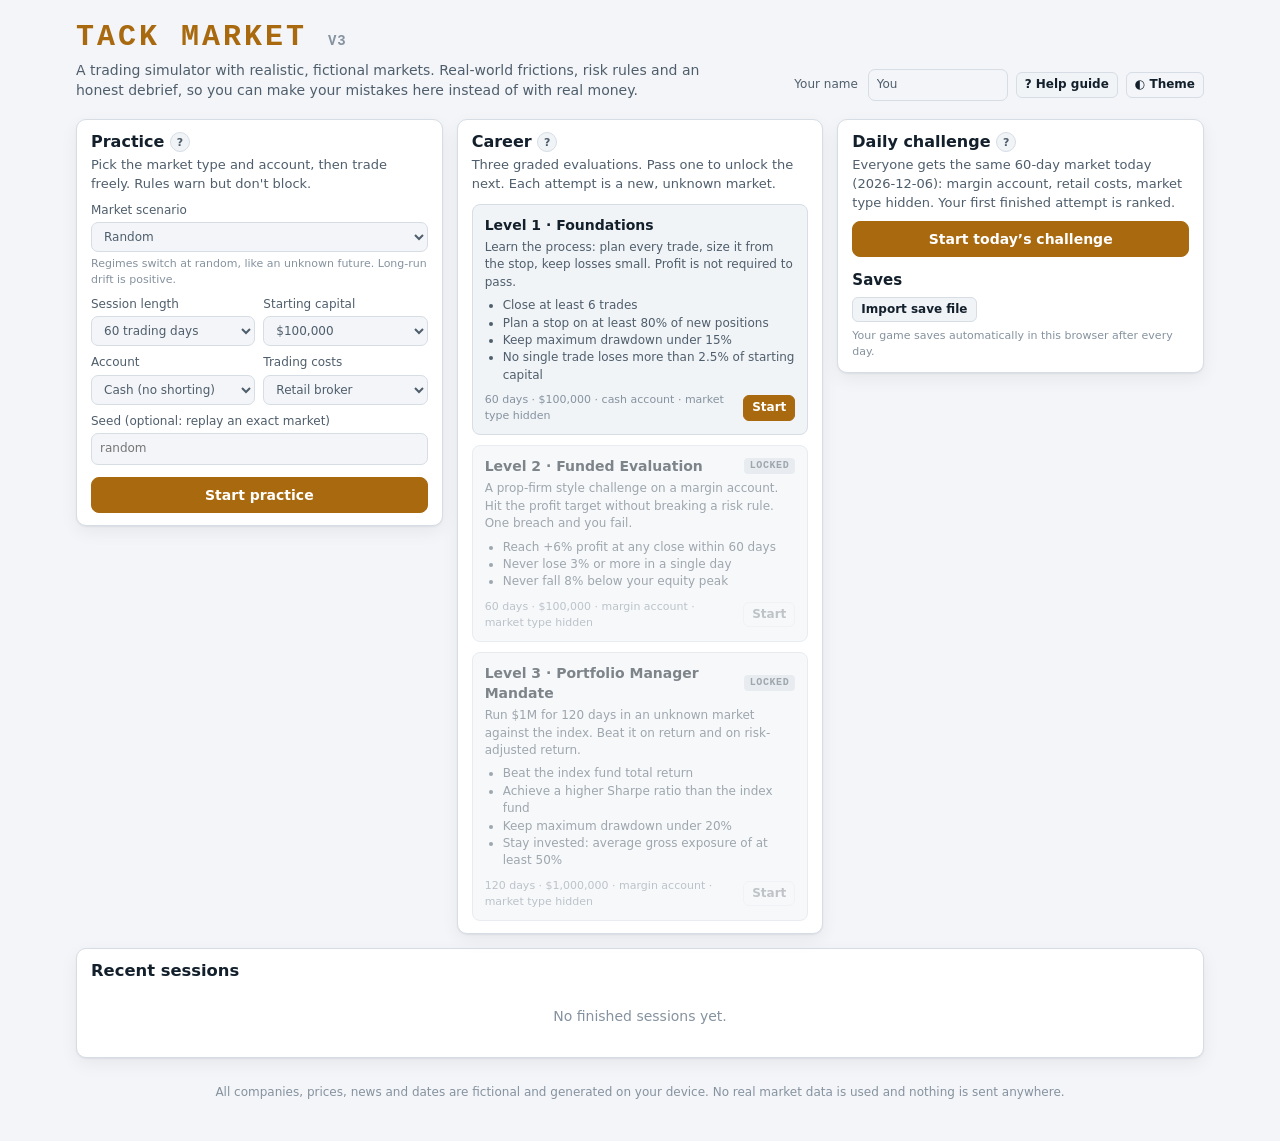
==== index.html @ 36ed5be0 "Add files via upload" ====
<!doctype html>
<html lang="en">
<head>
<meta charset="utf-8">
<meta name="viewport" content="width=device-width, initial-scale=1, viewport-fit=cover">
<meta name="theme-color" content="#0b0f14">
<title>Tack Market V3</title>
<meta name="description" content="A standalone stock-trading simulator with realistic, fictional market data. Practise trading without risking real money.">
<style>
:root {
  --bg: #0b0f14; --panel: #111821; --panel2: #17212c; --border: #243241; --text: #e6edf3; --muted: #9aa7b4; --faint: #66737f;
  --accent: #f2b544; --accent-ink: #1a1200; --up: #2fbf71; --down: #ef5350; --info: #5aa9e6; --warn: #f2b544; --grid: #1c2733;
  --s-index: #5aa9e6; --s-equal: #a08cf5; --s-momentum: #e46aa4; --s-value: #34b9a8; --s-rules: #a9b25c; --sma20: #c9a23a; --sma50: #8f7cf0;
  --reg-bull: #1f6f47; --reg-chop: #4a5561; --reg-bear: #8a3b3b; --reg-crash: #c62828; --reg-recovery: #2b7f91;
  --shadow: 0 1px 0 rgba(255,255,255,.02), 0 8px 24px rgba(0,0,0,.25);
  --mono: ui-monospace, SFMono-Regular, Menlo, Consolas, "Liberation Mono", monospace;
  --sans: system-ui, -apple-system, "Segoe UI", Roboto, "Helvetica Neue", Arial, sans-serif;
  color-scheme: dark;
}
@media (prefers-color-scheme: light) {
  :root:not([data-theme="dark"]) {
    --bg: #f3f5f8; --panel: #ffffff; --panel2: #f1f4f7; --border: #d6dde5; --text: #13202c; --muted: #4f5e6c; --faint: #85929f;
    --accent: #a8690f; --accent-ink: #ffffff; --up: #137a45; --down: #c62828; --info: #1f6fb2; --warn: #a8690f; --grid: #e7ecf1;
    --s-index: #1f6fb2; --s-equal: #6a52d6; --s-momentum: #c23a7a; --s-value: #13867a; --s-rules: #6f7a1e; --sma20: #a8690f; --sma50: #6a52d6;
    --reg-bull: #b9e3c9; --reg-chop: #d5dbe1; --reg-bear: #f1c4c4; --reg-crash: #e57373; --reg-recovery: #b5dde6;
    --shadow: 0 1px 2px rgba(16,24,40,.06), 0 6px 18px rgba(16,24,40,.06);
    color-scheme: light;
  }
}
:root[data-theme="light"] {
  --bg: #f3f5f8; --panel: #ffffff; --panel2: #f1f4f7; --border: #d6dde5; --text: #13202c; --muted: #4f5e6c; --faint: #85929f;
  --accent: #a8690f; --accent-ink: #ffffff; --up: #137a45; --down: #c62828; --info: #1f6fb2; --warn: #a8690f; --grid: #e7ecf1;
  --s-index: #1f6fb2; --s-equal: #6a52d6; --s-momentum: #c23a7a; --s-value: #13867a; --s-rules: #6f7a1e; --sma20: #a8690f; --sma50: #6a52d6;
  --reg-bull: #b9e3c9; --reg-chop: #d5dbe1; --reg-bear: #f1c4c4; --reg-crash: #e57373; --reg-recovery: #b5dde6;
  --shadow: 0 1px 2px rgba(16,24,40,.06), 0 6px 18px rgba(16,24,40,.06);
  color-scheme: light;
}
* { box-sizing: border-box; }
html, body { margin: 0; background: var(--bg); color: var(--text); font: 14px/1.45 var(--sans); -webkit-text-size-adjust: 100%; }
button, input, select, textarea { font: inherit; color: inherit; }
a { color: var(--info); }
.mono, .num { font-family: var(--mono); font-variant-numeric: tabular-nums; }
.num { text-align: right; white-space: nowrap; }
.up { color: var(--up); } .down { color: var(--down); } .muted { color: var(--muted); } .faint { color: var(--faint); }
.small { font-size: 12px; } .tiny { font-size: 11px; }
h1, h2, h3, h4 { margin: 0; line-height: 1.2; }
p { margin: 0 0 8px; }

.panel { background: var(--panel); border: 1px solid var(--border); border-radius: 10px; box-shadow: var(--shadow); min-width: 0; }
.pad { padding: 12px 14px; }
.label { font-size: 11px; text-transform: uppercase; letter-spacing: .08em; color: var(--faint); font-weight: 600; }
.chip { display: inline-flex; align-items: center; gap: 6px; padding: 2px 8px; border: 1px solid var(--border); border-radius: 999px; font-size: 12px; color: var(--muted); background: var(--panel2); white-space: nowrap; }
.dot { width: 8px; height: 8px; border-radius: 50%; display: inline-block; flex: 0 0 8px; }
.tag { display: inline-block; padding: 0 5px; border-radius: 4px; font: 600 10px/16px var(--mono); border: 1px solid var(--border); color: var(--muted); }
.tag.e { color: var(--warn); border-color: var(--warn); } .tag.d { color: var(--info); border-color: var(--info); }
.tag.l { color: var(--up); border-color: var(--up); } .tag.s { color: var(--down); border-color: var(--down); }

.btn { display: inline-flex; align-items: center; justify-content: center; gap: 6px; padding: 7px 12px; border-radius: 8px; border: 1px solid var(--border); background: var(--panel2); cursor: pointer; font-weight: 600; white-space: nowrap; }
.btn:hover { border-color: var(--muted); }
.btn:disabled { opacity: .45; cursor: not-allowed; }
.btn.primary { background: var(--accent); color: var(--accent-ink); border-color: var(--accent); }
.btn.primary:hover { filter: brightness(1.08); }
.btn.buy { background: var(--up); border-color: var(--up); color: #fff; }
.btn.sell { background: var(--down); border-color: var(--down); color: #fff; }
.btn.ghost { background: transparent; }
.btn.sm { padding: 3px 8px; font-size: 12px; border-radius: 6px; }
.btn.link { background: none; border: none; padding: 0; color: var(--info); font-weight: 500; }
.seg { display: inline-flex; border: 1px solid var(--border); border-radius: 8px; overflow: hidden; }
.seg button { border: none; background: transparent; padding: 5px 10px; cursor: pointer; color: var(--muted); font-weight: 600; font-size: 12px; }
.seg button.on { background: var(--panel2); color: var(--text); box-shadow: inset 0 -2px 0 var(--accent); }
.seg.big { display: flex; } .seg.big button { flex: 1; padding: 8px; font-size: 13px; }
.seg.big button.on.b { background: var(--up); color: #fff; box-shadow: none; }
.seg.big button.on.s { background: var(--down); color: #fff; box-shadow: none; }

label.f { display: block; margin: 8px 0 0; font-size: 12px; color: var(--muted); }
label.f > span { display: block; margin-bottom: 3px; }
input[type=text], input[type=number], input[type=search], select, textarea { width: 100%; background: var(--bg); border: 1px solid var(--border); border-radius: 7px; padding: 6px 8px; }
input:focus, select:focus, textarea:focus, button:focus-visible { outline: 2px solid var(--accent); outline-offset: 1px; }
textarea { resize: vertical; min-height: 44px; }
.row { display: flex; gap: 8px; align-items: center; }
.row > * { min-width: 0; }
.grow { flex: 1; }
.split { display: grid; grid-template-columns: 1fr 1fr; gap: 8px; }
.check { display: flex; align-items: center; gap: 8px; margin-top: 10px; font-size: 13px; cursor: pointer; }

table { width: 100%; border-collapse: collapse; }
th, td { padding: 6px 8px; border-bottom: 1px solid var(--grid); text-align: left; vertical-align: middle; }
th { font-size: 11px; text-transform: uppercase; letter-spacing: .06em; color: var(--faint); font-weight: 600; position: sticky; top: 0; background: var(--panel); z-index: 1; }
td.num, th.num { text-align: right; }
tbody tr:hover { background: var(--panel2); }
.tablewrap { overflow-x: auto; }
.empty { padding: 18px; text-align: center; color: var(--faint); }

/* top bar */
.topbar { position: sticky; top: 0; z-index: 20; display: flex; flex-wrap: wrap; align-items: center; gap: 6px 18px; padding: 8px 14px; background: var(--panel); border-bottom: 1px solid var(--border); }
.brand { font: 800 15px/1 var(--mono); letter-spacing: .12em; color: var(--accent); cursor: pointer; }
.brand small { color: var(--faint); font-weight: 600; letter-spacing: .04em; margin-left: 4px; }
.stat { display: flex; flex-direction: column; }
.stat b { font: 600 14px/1.2 var(--mono); font-variant-numeric: tabular-nums; }
.stat span { font-size: 10px; text-transform: uppercase; letter-spacing: .08em; color: var(--faint); }
.topbar .spacer { flex: 1; }
.banner { margin: 10px 10px 0; padding: 10px 14px; border-radius: 10px; border: 1px solid var(--border); background: var(--panel2); display: flex; gap: 14px; align-items: flex-start; }
.banner ul { margin: 4px 0 0; padding-left: 18px; }
.banner .x { margin-left: auto; }
.alert-bad { border-color: var(--down); }

/* board layout */
.layout { display: grid; gap: 10px; padding: 10px; grid-template-columns: 280px minmax(0, 1fr) 340px; grid-template-areas: "watch chart ticket" "watch tabs tabs"; align-items: start; }
.watch { grid-area: watch; position: sticky; top: 62px; max-height: calc(100vh - 72px); display: flex; flex-direction: column; }
.chartcol { grid-area: chart; min-width: 0; }
.ticket { grid-area: ticket; }
.tabs { grid-area: tabs; min-width: 0; }

.watch-head { padding: 10px 10px 6px; border-bottom: 1px solid var(--border); }
.watch-list { overflow-y: auto; flex: 1; }
.wrow { display: grid; grid-template-columns: 10px 1fr auto; gap: 2px 8px; align-items: center; padding: 6px 10px; border-bottom: 1px solid var(--grid); cursor: pointer; }
.wrow:hover { background: var(--panel2); }
.wrow.on { background: var(--panel2); box-shadow: inset 3px 0 0 var(--accent); }
.wrow .sym { font: 700 13px/1.1 var(--mono); }
.wrow .nm { grid-column: 2; font-size: 11px; color: var(--faint); white-space: nowrap; overflow: hidden; text-overflow: ellipsis; }
.wrow .px { font: 600 13px/1.1 var(--mono); text-align: right; }
.wrow .ch { font: 12px/1.1 var(--mono); text-align: right; grid-column: 3; }
.wrow .flags { display: inline-flex; gap: 3px; margin-left: 6px; vertical-align: 1px; }
.filters { display: flex; flex-wrap: wrap; gap: 4px; margin-top: 6px; }
.filters button { border: 1px solid var(--border); background: transparent; border-radius: 999px; font-size: 11px; padding: 1px 7px; cursor: pointer; color: var(--muted); }
.filters button.on { border-color: var(--accent); color: var(--text); }

.chart-head { display: flex; flex-wrap: wrap; align-items: baseline; gap: 6px 14px; padding: 12px 14px 4px; }
.chart-head .big { font: 700 22px/1 var(--mono); }
.chart-tools { display: flex; flex-wrap: wrap; gap: 8px; padding: 4px 14px 6px; align-items: center; }
.canvas-wrap { position: relative; padding: 0 6px 6px 10px; }
canvas { display: block; width: 100%; }
#priceChart { height: 340px; cursor: crosshair; }
.profile { display: grid; grid-template-columns: repeat(auto-fill, minmax(150px, 1fr)); gap: 1px; background: var(--grid); border-top: 1px solid var(--border); }
.profile > div { background: var(--panel); padding: 8px 12px; }
.profile .v { font: 600 13px/1.3 var(--mono); }
.newsbox { border-top: 1px solid var(--border); padding: 8px 14px 12px; }
.news-item { display: flex; gap: 10px; padding: 5px 0; border-bottom: 1px dashed var(--grid); font-size: 13px; }
.news-item:last-child { border-bottom: none; }
.news-item .when { font: 11px/1.6 var(--mono); color: var(--faint); flex: 0 0 64px; }
.tone-1 { border-left: 3px solid var(--up); padding-left: 8px; } .tone--1 { border-left: 3px solid var(--down); padding-left: 8px; } .tone-0 { border-left: 3px solid var(--border); padding-left: 8px; }

.ticket .pad { padding: 12px; }
.preview { margin-top: 10px; border: 1px solid var(--border); border-radius: 8px; background: var(--panel2); font-size: 12px; }
.preview .kv { display: flex; justify-content: space-between; padding: 3px 10px; }
.preview .kv b { font-family: var(--mono); font-weight: 600; }
.preview ul { list-style: none; margin: 0; padding: 6px 10px 8px; border-top: 1px solid var(--border); }
.preview li { padding: 2px 0 2px 18px; position: relative; }
.preview li::before { position: absolute; left: 0; font-weight: 700; }
.preview li.block { color: var(--down); } .preview li.block::before { content: '✕'; }
.preview li.warn { color: var(--warn); } .preview li.warn::before { content: '!'; left: 4px; }
.preview li.info { color: var(--muted); } .preview li.info::before { content: 'i'; left: 4px; font-style: italic; }
.hint { font-size: 11px; color: var(--faint); margin-top: 8px; }

.tabbar { display: flex; gap: 2px; overflow-x: auto; border-bottom: 1px solid var(--border); padding: 0 8px; }
.tabbar button { background: none; border: none; border-bottom: 2px solid transparent; padding: 10px 10px 8px; cursor: pointer; color: var(--muted); font-weight: 600; font-size: 13px; white-space: nowrap; }
.tabbar button.on { color: var(--text); border-bottom-color: var(--accent); }
.tabbody { padding: 10px 12px 14px; }
.tabbody.scroll { max-height: 520px; overflow: auto; }
.cols2 { display: grid; grid-template-columns: minmax(0, 3fr) minmax(0, 2fr); gap: 14px; }
@media (max-width: 900px) { .cols2 { grid-template-columns: minmax(0, 1fr); } }
.metrics { display: grid; grid-template-columns: repeat(auto-fill, minmax(140px, 1fr)); gap: 8px; }
.metric { background: var(--panel2); border: 1px solid var(--border); border-radius: 8px; padding: 8px 10px; }
.metric b { display: block; font: 600 16px/1.3 var(--mono); }
.metric span { font-size: 11px; color: var(--faint); }
.legend { display: flex; flex-wrap: wrap; gap: 6px; margin-bottom: 6px; }
.legend button { display: inline-flex; align-items: center; gap: 6px; border: 1px solid var(--border); border-radius: 999px; background: transparent; padding: 2px 9px; cursor: pointer; font-size: 12px; color: var(--muted); }
.legend button.on { color: var(--text); background: var(--panel2); }
.legend i { width: 14px; height: 3px; border-radius: 2px; display: inline-block; }
#perfChart, #endChart { height: 260px; }
#ddChart { height: 110px; }
#regimeChart { height: 70px; }

.coach { display: grid; gap: 8px; }
.coach-item { border: 1px solid var(--border); border-left-width: 4px; border-radius: 8px; padding: 8px 12px; background: var(--panel2); }
.coach-item.bad { border-left-color: var(--down); } .coach-item.warn { border-left-color: var(--warn); }
.coach-item.good { border-left-color: var(--up); } .coach-item.info { border-left-color: var(--info); }
.coach-item b { display: block; margin-bottom: 2px; }
.coach-item p { margin: 0; color: var(--muted); font-size: 13px; }

.learn { display: grid; grid-template-columns: repeat(auto-fill, minmax(290px, 1fr)); gap: 10px; }
.learn article { border: 1px solid var(--border); border-radius: 8px; padding: 10px 12px; background: var(--panel2); font-size: 13px; }
.learn h4 { margin-bottom: 6px; font-size: 14px; }
.learn p, .learn li { color: var(--muted); }
.learn ul { margin: 4px 0 0; padding-left: 18px; }
.learn code { font-family: var(--mono); font-size: 12px; color: var(--text); }

/* home & end */
.home { max-width: 1160px; margin: 0 auto; padding: 22px 16px 40px; }
.hero { display: flex; flex-wrap: wrap; gap: 12px; align-items: flex-end; justify-content: space-between; margin-bottom: 18px; }
.hero h1 { font: 800 30px/1 var(--mono); letter-spacing: .1em; color: var(--accent); }
.hero h1 small { font-size: 14px; color: var(--faint); letter-spacing: .05em; }
.hero p { color: var(--muted); max-width: 640px; margin: 8px 0 0; }
.cards { display: grid; grid-template-columns: repeat(auto-fit, minmax(300px, 1fr)); gap: 14px; align-items: start; }
.card h3 { font-size: 16px; margin-bottom: 4px; }
.card .sub { color: var(--muted); font-size: 13px; margin-bottom: 8px; }
.level { border: 1px solid var(--border); border-radius: 8px; padding: 10px 12px; margin-top: 10px; background: var(--panel2); }
.level.locked { opacity: .55; }
.level ul { margin: 6px 0 8px; padding-left: 18px; color: var(--muted); font-size: 12px; }
.badge { display: inline-block; font: 700 10px/16px var(--mono); padding: 0 6px; border-radius: 4px; letter-spacing: .06em; }
.badge.pass { background: var(--up); color: #fff; } .badge.fail { background: var(--down); color: #fff; } .badge.lock { background: var(--border); color: var(--muted); }
.continue { display: flex; flex-wrap: wrap; gap: 12px; align-items: center; justify-content: space-between; margin-bottom: 14px; border-color: var(--accent); }
.continue.resume { border-width: 2px; background: var(--panel2); }
.help-intro { margin-bottom: 8px; }
table.cycle { margin: 10px 0 2px; font-size: 13px; }
table.cycle th, table.cycle td { padding: 6px 8px; vertical-align: top; color: var(--text); }
table.cycle td { border-bottom: 1px solid var(--grid); }
.footer { margin-top: 26px; color: var(--faint); font-size: 12px; text-align: center; }
.result { text-align: center; padding: 18px 12px 6px; }
.result .big { font: 800 28px/1.1 var(--mono); letter-spacing: .06em; }
.checks { list-style: none; padding: 0; margin: 10px 0 0; }
.checks li { display: flex; gap: 10px; justify-content: space-between; padding: 6px 0; border-bottom: 1px solid var(--grid); font-size: 13px; }
.section { margin-top: 14px; }
.section > h3 { font-size: 15px; margin: 0 0 8px; }
.regimes { display: flex; flex-wrap: wrap; gap: 6px; margin-top: 8px; }
.toast { position: fixed; left: 50%; bottom: 18px; transform: translateX(-50%); z-index: 50; background: var(--text); color: var(--bg); padding: 8px 14px; border-radius: 8px; font-size: 13px; max-width: calc(100vw - 32px); box-shadow: var(--shadow); }
.kbd { font: 11px var(--mono); border: 1px solid var(--border); border-bottom-width: 2px; border-radius: 4px; padding: 0 4px; color: var(--muted); }
@media (prefers-reduced-motion: no-preference) { .toast { animation: tm-in .18s ease-out; } @keyframes tm-in { from { opacity: 0; transform: translate(-50%, 6px); } } }

/* help guide */
.qbtn { display: inline-flex; align-items: center; justify-content: center; width: 20px; height: 20px; min-height: 0 !important; padding: 0 !important; border-radius: 50%; border: 1px solid var(--border); background: var(--panel2); color: var(--muted); font: 700 11px/1 var(--sans); cursor: pointer; vertical-align: 1px; letter-spacing: 0; text-transform: none; }
.qbtn:hover { color: var(--text); border-color: var(--accent); }
.topbar .qbtn { width: 30px; height: 30px; font-size: 14px; }
.help-layout { display: grid; grid-template-columns: 220px minmax(0, 1fr); gap: 14px; align-items: start; }
.help-toc { position: sticky; top: calc(var(--tb, 56px) + 10px); max-height: calc(100vh - var(--tb, 56px) - 20px); overflow-y: auto; display: flex; flex-direction: column; gap: 2px; }
.help-toc button { text-align: left; background: none; border: none; padding: 7px 10px; border-radius: 6px; color: var(--muted); cursor: pointer; font-size: 13px; line-height: 1.3; }
.help-toc button:hover { color: var(--text); background: var(--panel2); }
.help-toc button.on { color: var(--text); background: var(--panel2); box-shadow: inset 3px 0 0 var(--accent); font-weight: 600; }
.help-sec { margin-bottom: 12px; }
.help-pager { display: flex; justify-content: space-between; gap: 10px; margin: 4px 0 12px; }
.help-pager .btn { white-space: normal; text-align: left; max-width: 48%; }
.help-pager .btn:last-child { text-align: right; }
.totop { position: fixed; right: 16px; bottom: calc(16px + env(safe-area-inset-bottom)); z-index: 25; padding: 9px 14px; border-radius: 999px; border: 1px solid var(--border); background: var(--panel); color: var(--text); font-weight: 600; box-shadow: var(--shadow); cursor: pointer; opacity: 0; pointer-events: none; transition: opacity .15s; }
.totop.show { opacity: 1; pointer-events: auto; }
@media (max-width: 899px) {
  .help-layout { grid-template-columns: minmax(0, 1fr); gap: 8px; }
  .help-toc { top: var(--tb, 56px); z-index: 15; flex-direction: row; overflow-x: auto; overflow-y: hidden; max-height: none; gap: 6px; padding: 8px 2px; margin: -4px -2px 0; background: var(--bg); scrollbar-width: none; -webkit-overflow-scrolling: touch; }
  .help-toc::-webkit-scrollbar { display: none; }
  .help-toc button { flex: 0 0 auto; white-space: nowrap; border: 1px solid var(--border); border-radius: 999px; padding: 5px 11px; font-size: 12px; }
  .help-toc button.on { box-shadow: none; border-color: var(--accent); }
}
.help-sec h2 { font-size: 17px; margin-bottom: 6px; }
.glossary { margin: 8px 0 0; }
.glossary > div { display: grid; grid-template-columns: minmax(140px, 230px) minmax(0, 1fr); gap: 4px 16px; padding: 8px 0; border-top: 1px solid var(--grid); }
.glossary dt { font-weight: 700; }
.glossary dd { margin: 0; color: var(--muted); }
.glossary code, .help code { font-family: var(--mono); font-size: 12px; color: var(--text); }
.printonly { display: none; }
@media (max-width: 599px) { .glossary > div { grid-template-columns: minmax(0, 1fr); gap: 2px; } #helpQ { max-width: none !important; order: 10; flex-basis: 100%; } }
@media print {
  :root, :root[data-theme] { --bg: #fff; --panel: #fff; --panel2: #fff; --border: #ccc; --grid: #ddd; --text: #000; --muted: #333; --faint: #555; --accent: #8a5a00; }
  body { background: #fff; color: #000; }
  .noprint, .toast { display: none !important; }
  .printonly { display: block; margin-bottom: 12px; }
  .panel { box-shadow: none; border: none; padding: 0; }
  .help-sec { break-inside: auto; margin-bottom: 18px; }
  .glossary > div { break-inside: avoid; }
}

/* ---------- responsive: PC (default), unfolded foldable, folded cover screen ---------- */
/* Unfolded foldable / tablet (about 600-1099px, near-square): watchlist beside chart + ticket. */
@media (max-width: 1099px) {
  .layout { grid-template-columns: 230px minmax(0, 1fr); grid-template-areas: "watch chart" "watch ticket" "tabs tabs"; padding: 8px; gap: 8px; }
  .watch { top: 58px; max-height: calc(100vh - 66px); max-height: calc(100dvh - 66px); }
  .topbar { gap: 4px 14px; }
  .hide-md { display: none !important; }
}
/* Folded cover screen / phone (under 600px): one pane at a time with a bottom navigation bar. */
.mnav, .show-xs { display: none; }
@media (max-width: 599px) {
  .layout { grid-template-columns: minmax(0, 1fr); grid-template-areas: "main"; padding: 6px 6px calc(78px + env(safe-area-inset-bottom)); }
  .layout > .pane { display: none; grid-area: main; }
  .layout[data-pane="watch"] > .pane-watch { display: flex; }
  .layout[data-pane="chart"] > .pane-chart, .layout[data-pane="ticket"] > .pane-ticket, .layout[data-pane="tabs"] > .pane-tabs { display: block; }
  .watch { position: static; max-height: none; }
  .watch-list { overflow: visible; }
  .topbar { padding: 6px 10px; gap: 2px 12px; }
  .topbar .act-btns, .hide-sm { display: none !important; }
  .show-xs { display: inline-flex; }
  .stat b { font-size: 13px; }
  .mnav { display: flex; position: fixed; left: 0; right: 0; bottom: 0; z-index: 30; gap: 4px; align-items: stretch; background: var(--panel); border-top: 1px solid var(--border); padding: 6px 6px calc(6px + env(safe-area-inset-bottom)); }
  .mnav .nav { flex: 1; display: flex; flex-direction: column; align-items: center; justify-content: center; gap: 2px; min-height: 50px; border: none; border-radius: 8px; background: none; color: var(--muted); font-size: 11px; font-weight: 600; cursor: pointer; }
  .mnav .nav i { font-style: normal; font-size: 18px; line-height: 1; }
  .mnav .nav.on { color: var(--text); background: var(--panel2); box-shadow: inset 0 2px 0 var(--accent); }
  .mnav .btn.primary { flex: 1.4; min-height: 50px; font-size: 14px; }
  #priceChart { height: 260px; }
  .profile { grid-template-columns: 1fr 1fr; }
  .tabbody.scroll { max-height: none; }
  .chart-head .big { font-size: 20px; }
  .banner { margin: 6px 6px 0; }
  .toast { bottom: calc(84px + env(safe-area-inset-bottom)); }
  .home { padding: 14px 10px 30px; }
  .hero h1 { font-size: 24px; }
}
/* Touch screens (folded or unfolded): larger targets, no input zoom, chart scrubbing with a finger. */
@media (pointer: coarse) {
  input[type=text], input[type=number], input[type=search], select, textarea { font-size: 16px; padding: 8px 10px; }
  .btn { min-height: 40px; }
  .btn.sm { min-height: 34px; padding: 4px 10px; }
  .btn.link { min-height: 0; }
  .seg button { padding: 8px 11px; }
  .filters button { padding: 4px 10px; font-size: 12px; }
  .wrow { padding: 9px 10px; }
  .tabbar button { padding: 12px 11px 10px; }
  .legend button { padding: 5px 10px; }
}
#priceChart { touch-action: pan-y; }
</style>
</head>
<body>
<div id="app"><noscript>Tack Market needs JavaScript enabled.</noscript></div>
<script>
/* Tack Market V3 · market engine
   Builds a synthetic but statistically realistic market from a seed. Nothing here is real data:
   the companies, prices, news and calendar are all generated.
   Model: regime-switching market factor (GARCH volatility, fat tails, leverage effect), sector and
   interest-rate factors, per-stock momentum, valuation mean-reversion, short-term reversal,
   scheduled earnings (with post-earnings drift), dividends, macro releases and company news.
   The whole path is fixed by (seed, scenario, sessionDays), so reloading can never re-roll a day. */
var TM = typeof TM !== 'undefined' ? TM : {};
(function (TM) {
  'use strict';

  // ---------- random numbers ----------
  function mulberry32(a) {
    return function () {
      a |= 0; a = a + 0x6D2B79F5 | 0;
      let t = Math.imul(a ^ a >>> 15, 1 | a);
      t = t + Math.imul(t ^ t >>> 7, 61 | t) ^ t;
      return ((t ^ t >>> 14) >>> 0) / 4294967296;
    };
  }
  function hashSeed(str) {
    let h1 = 0xdeadbeef, h2 = 0x41c6ce57;
    for (let i = 0; i < str.length; i++) {
      const ch = str.charCodeAt(i);
      h1 = Math.imul(h1 ^ ch, 2654435761);
      h2 = Math.imul(h2 ^ ch, 1597334677);
    }
    h1 = Math.imul(h1 ^ (h1 >>> 16), 2246822507) ^ Math.imul(h2 ^ (h2 >>> 13), 3266489909);
    h2 = Math.imul(h2 ^ (h2 >>> 16), 2246822507) ^ Math.imul(h1 ^ (h1 >>> 13), 3266489909);
    return (h1 ^ h2) >>> 0;
  }
  function makeRng(seed) {
    const u = mulberry32(seed >>> 0);
    let spare = null;
    const rng = {
      u,
      n() {
        if (spare !== null) { const s = spare; spare = null; return s; }
        let a, b, r;
        do { a = u() * 2 - 1; b = u() * 2 - 1; r = a * a + b * b; } while (r >= 1 || r === 0);
        const m = Math.sqrt(-2 * Math.log(r) / r);
        spare = b * m;
        return a * m;
      },
      // Student-t with 4 degrees of freedom, scaled to unit variance: fat tails like real returns.
      t4() {
        const z = rng.n();
        let c = 0;
        for (let k = 0; k < 4; k++) { const g = rng.n(); c += g * g; }
        return z / Math.sqrt(c / 4) * Math.SQRT1_2;
      },
      range(a, b) { return a + (b - a) * u(); },
      int(a, b) { return a + Math.floor(u() * (b - a + 1)); },
      pick(arr) { return arr[Math.floor(u() * arr.length)]; },
      chance(p) { return u() < p; },
      logn(sd) { return Math.exp(rng.n() * sd - sd * sd / 2); }
    };
    return rng;
  }
  const clip = (x, lim) => x > lim ? lim : x < -lim ? -lim : x;
  const clamp = (x, a, b) => Math.min(b, Math.max(a, x));
  const r2 = (x) => Math.round(x * 100) / 100;

  // ---------- universe ----------
  // beta: market sensitivity; idio/vol: annual stock-specific and sector volatility; div: yield range;
  // pe/g: P/E and EPS-growth ranges (fair P/E rises with growth); earn: earnings-move multiplier;
  // rate: sensitivity to the interest-rate factor (negative = hurt when yields rise).
  const SECTORS = {
    Technology:  { beta: 1.25, idio: 0.27, vol: 0.13, div: [0, 0.012],     pe: [24, 42], g: [0.10, 0.24], earn: 1.30, rate: -1.4 },
    Healthcare:  { beta: 0.85, idio: 0.24, vol: 0.09, div: [0.005, 0.025], pe: [16, 30], g: [0.05, 0.13], earn: 1.15, rate: -0.4 },
    Financials:  { beta: 1.10, idio: 0.19, vol: 0.12, div: [0.02, 0.04],   pe: [9, 15],  g: [0.04, 0.09], earn: 0.85, rate: 0.7 },
    Energy:      { beta: 1.00, idio: 0.25, vol: 0.20, div: [0.03, 0.06],   pe: [7, 14],  g: [0.00, 0.08], earn: 0.90, rate: 0.3 },
    Consumer:    { beta: 1.00, idio: 0.22, vol: 0.09, div: [0.01, 0.03],   pe: [16, 28], g: [0.04, 0.11], earn: 1.10, rate: -0.5 },
    Industrials: { beta: 1.05, idio: 0.19, vol: 0.10, div: [0.015, 0.03],  pe: [14, 22], g: [0.04, 0.09], earn: 0.90, rate: -0.3 },
    Utilities:   { beta: 0.50, idio: 0.13, vol: 0.08, div: [0.03, 0.05],   pe: [14, 20], g: [0.02, 0.04], earn: 0.50, rate: -1.0 },
    Materials:   { beta: 1.10, idio: 0.25, vol: 0.14, div: [0.02, 0.04],   pe: [10, 18], g: [0.02, 0.08], earn: 0.95, rate: 0.0 }
  };
  const COMPANIES = [
    ['NBSF', 'Nimbusoft', 'Technology', 'Enterprise cloud software and data platforms.'],
    ['ARWV', 'Arcwave Semiconductor', 'Technology', 'Designs power-efficient chips for data centres.'],
    ['QLON', 'Quillon Systems', 'Technology', 'Cybersecurity and network infrastructure.'],
    ['HXND', 'Helixon Data', 'Technology', 'Analytics and AI tooling for mid-sized businesses.'],
    ['VNTC', 'Vantor Communications', 'Technology', 'Consumer devices and wireless components.'],
    ['CRVB', 'Corvane Biosciences', 'Healthcare', 'Clinical-stage oncology drug developer.'],
    ['MDRH', 'Medira Health', 'Healthcare', 'Operates hospitals and outpatient clinics.'],
    ['SLVT', 'Solvia Therapeutics', 'Healthcare', 'Rare-disease treatments with two approved drugs.'],
    ['OSTL', 'Ostrel Medical', 'Healthcare', 'Surgical robotics and orthopaedic implants.'],
    ['PLCD', 'Pellucid Labs', 'Healthcare', 'Diagnostics and laboratory testing services.'],
    ['GRMB', 'Granmoor Bancorp', 'Financials', 'Regional retail and commercial bank.'],
    ['LDGL', 'Ledgerline Capital', 'Financials', 'Asset management and online brokerage.'],
    ['FHVI', 'Fairhaven Insurance', 'Financials', 'Property and casualty insurer.'],
    ['CMKT', 'Crestmark Trust', 'Financials', 'Custody, payments and wealth services.'],
    ['TLPY', 'Tolland Payments', 'Financials', 'Card processing and merchant payments.'],
    ['BRKW', 'Brackwater Petroleum', 'Energy', 'Integrated oil producer and refiner.'],
    ['RDGB', 'Ridgeback Gas', 'Energy', 'Natural gas exploration and pipelines.'],
    ['HLVD', 'Halvern Drilling', 'Energy', 'Offshore drilling contractor.'],
    ['KSTR', 'Kestrel Refining', 'Energy', 'Independent fuel refiner.'],
    ['SNVP', 'Sunvale Renewables', 'Energy', 'Solar and wind power developer.'],
    ['MRLF', 'Marlow & Finch', 'Consumer', 'Premium department stores and e-commerce.'],
    ['BRCT', 'Brightcart', 'Consumer', 'Online grocery and delivery marketplace.'],
    ['OUVA', 'Ouvra Apparel', 'Consumer', 'Athletic footwear and apparel brand.'],
    ['HOLF', 'Hollin Foods', 'Consumer', 'Packaged foods and snacks.'],
    ['VLRO', 'Velloro Motors', 'Consumer', 'Electric scooters and compact cars.'],
    ['STRA', 'Strand Aerospace', 'Industrials', 'Aircraft components and defence systems.'],
    ['KLNW', 'Kilnworth Machinery', 'Industrials', 'Construction and mining equipment.'],
    ['TRWL', 'Tarrow Logistics', 'Industrials', 'Freight, warehousing and parcel delivery.'],
    ['BXRL', 'Bexley Rail', 'Industrials', 'Freight railroad operator.'],
    ['ORCN', 'Orrin Construction', 'Industrials', 'Infrastructure engineering and construction.'],
    ['NMEL', 'Northmere Electric', 'Utilities', 'Regulated electricity utility.'],
    ['CLDW', 'Calder Water', 'Utilities', 'Water and wastewater services.'],
    ['GRFU', 'Greyfield Utilities', 'Utilities', 'Gas and electric distribution.'],
    ['AVGR', 'Avonlea Grid', 'Utilities', 'High-voltage transmission networks.'],
    ['PCPW', 'Pinecrest Power', 'Utilities', 'Power generation and retail energy.'],
    ['FRVS', 'Ferrovane Steel', 'Materials', 'Steel producer and recycler.'],
    ['CPLM', 'Copperline Mining', 'Materials', 'Copper and gold mining.'],
    ['SMCH', 'Saltmarsh Chemicals', 'Materials', 'Specialty and industrial chemicals.'],
    ['GVMT', 'Graniteview Materials', 'Materials', 'Cement, aggregates and building materials.'],
    ['ALPK', 'Alder Packaging', 'Materials', 'Paper and plastic packaging.']
  ];

  // ---------- regimes & scenarios ----------
  // mu/vol are annualised market drift and volatility; idio scales stock-specific volatility.
  const REGIMES = {
    bull:     { mu: 0.16,  vol: 0.11, idio: 0.95, label: 'Bull market' },
    chop:     { mu: 0.02,  vol: 0.15, idio: 1.0,  label: 'Choppy, range-bound' },
    bear:     { mu: -0.25, vol: 0.26, idio: 1.15, label: 'Bear market' },
    crash:    { mu: -1.6,  vol: 0.55, idio: 1.5,  label: 'Crash' },
    recovery: { mu: 0.6,   vol: 0.28, idio: 1.2,  label: 'Recovery rally' }
  };
  // Daily switching probabilities for the "random" scenario.
  const TRANSITIONS = {
    bull:     { chop: 1 / 120, bear: 1 / 450, crash: 1 / 1500 },
    chop:     { bull: 1 / 55, bear: 1 / 130 },
    bear:     { chop: 1 / 45, crash: 1 / 160, bull: 1 / 220 },
    crash:    { recovery: 1 / 7, bear: 1 / 25 },
    recovery: { bull: 1 / 28, chop: 1 / 45 }
  };
  // Scripted scenarios: [fraction of session, regime, overrides]. Shapes are stylised, not replays.
  const SCENARIOS = {
    random: { label: 'Random', blurb: 'Regimes switch at random, like an unknown future. Long-run drift is positive.' },
    bull: { label: 'Steady bull', blurb: 'A rising market with one choppy patch. Can you beat simply holding the index?',
      segments: [[0.45, 'bull'], [0.15, 'chop'], [0.4, 'bull']] },
    gfc: { label: '2008-shape: slow-burn crash', blurb: 'Choppy top, grinding bear led by banks, a crash, then a sharp recovery.',
      segments: [[0.15, 'chop'], [0.3, 'bear', { sectorDrift: { Financials: -0.45 } }], [0.1, 'crash', { mu: -2.2, sectorDrift: { Financials: -0.8 } }],
        [0.2, 'bear'], [0.25, 'recovery', { mu: 0.45 }]] },
    covid: { label: '2020-shape: V-shaped shock', blurb: 'Calm bull, a violent crash in a few weeks, then an equally fast rebound.',
      segments: [[0.3, 'bull'], [0.12, 'crash', { mu: -3.5, vol: 0.7, sectorDrift: { Energy: -0.8, Technology: 0.3 } }],
        [0.33, 'recovery', { mu: 0.9, sectorDrift: { Technology: 0.3 } }], [0.25, 'bull']] },
    rates: { label: '2022-shape: rate-shock grind', blurb: 'Inflation forces rate hikes. Long-duration growth stocks bleed; energy and banks hold up.',
      segments: [[0.15, 'chop', { rateMu: 0.0006 }], [0.6, 'bear', { mu: -0.2, vol: 0.22, rateMu: 0.0012, sectorDrift: { Energy: 0.35 } }],
        [0.25, 'chop', { rateMu: 0.0004 }]] },
    bubble: { label: '2000-shape: bubble then bust', blurb: 'Tech mania lifts everything, then the bubble deflates and tech leads the way down.',
      segments: [[0.4, 'bull', { mu: 0.25, sectorDrift: { Technology: 0.9 } }], [0.1, 'chop', { sectorDrift: { Technology: 0.2 } }],
        [0.5, 'bear', { mu: -0.3, sectorDrift: { Technology: -1.0, Utilities: 0.15, Healthcare: 0.1 } }]] }
  };

  const BROKERS = ['Halberd Securities', 'Northgate Research', 'Pemberton & Co.', 'Ironbridge Capital Markets', 'Cobalt Street Partners'];
  const ACQUIRERS = ['a large private-equity firm', 'a strategic rival', 'a sovereign wealth fund', 'an overseas competitor'];
  // Company news: sign of the move and its size as a multiple of the stock's daily idiosyncratic volatility.
  const NEWS = [
    { k: 'upgrade', w: 3, sign: 1, mult: [1.2, 2.5], text: (s, r) => `${r.pick(BROKERS)} upgrades ${s.name} (${s.sym}) to Buy` },
    { k: 'downgrade', w: 3, sign: -1, mult: [1.2, 2.5], text: (s, r) => `${r.pick(BROKERS)} downgrades ${s.name} (${s.sym}) to Sell` },
    { k: 'guideUp', w: 1.5, sign: 1, mult: [2, 4], text: (s) => `${s.name} (${s.sym}) raises its full-year outlook` },
    { k: 'guideDown', w: 1.5, sign: -1, mult: [2.5, 5], text: (s) => `${s.name} (${s.sym}) cuts its full-year outlook` },
    { k: 'contract', w: 2, sign: 1, mult: [1, 2.5], text: (s) => `${s.name} (${s.sym}) wins a multi-year contract` },
    { k: 'probe', w: 1, sign: -1, mult: [3, 6], text: (s) => `Regulators open a probe into ${s.name} (${s.sym})` },
    { k: 'ceo', w: 1, sign: -1, mult: [1.5, 3.5], text: (s) => `${s.name} (${s.sym}) CEO departs unexpectedly` },
    { k: 'buyback', w: 1.5, sign: 1, mult: [1, 2], text: (s, r) => `${s.name} (${s.sym}) announces a $${(s.capB * r.range(0.03, 0.08)).toFixed(1)}bn share buyback` },
    { k: 'offering', w: 1, sign: -1, mult: [1.5, 3], text: (s) => `${s.name} (${s.sym}) sells new shares at a discount` },
    { k: 'mna', w: 0.6, sign: 1, mult: [4, 8], text: (s, r) => `Takeover rumour: reports say ${r.pick(ACQUIRERS)} is exploring a bid for ${s.name} (${s.sym})` }
  ];
  const NEWS_TOTAL = NEWS.reduce((a, b) => a + b.w, 0);

  const WARMUP = 250;
  const DAY_MS = 86400000;
  const EARN_CYCLE = 63;

  function scenarioAt(key, s, S) {
    const sc = SCENARIOS[key];
    if (!sc || !sc.segments) return null;
    const f = (s + 0.5) / S;
    let acc = 0;
    for (const seg of sc.segments) {
      acc += seg[0];
      if (f <= acc + 1e-9) return Object.assign({ regime: seg[1] }, seg[2] || {});
    }
    const last = sc.segments[sc.segments.length - 1];
    return Object.assign({ regime: last[1] }, last[2] || {});
  }
  function stepRegime(rng, cur) {
    const tr = TRANSITIONS[cur];
    let u = rng.u();
    for (const k in tr) { if (u < tr[k]) return k; u -= tr[k]; }
    return cur;
  }
  // Macro calendar is fixed and public, so traders can see it coming.
  function macroKind(d) {
    if (d % 42 === 12) return 'rates';
    if (d % 21 === 6) return 'cpi';
    if (d % 21 === 1) return 'jobs';
    return null;
  }
  const MACRO_LABEL = { rates: 'Central bank rate decision', cpi: 'Inflation (CPI) report', jobs: 'Jobs report' };

  function generateWorld(opts) {
    const seed = opts.seed >>> 0;
    const scenario = SCENARIOS[opts.scenario] ? opts.scenario : 'random';
    const S = Math.max(5, opts.sessionDays | 0 || 60);
    const T = WARMUP + S + 1, start = WARMUP;
    const rng = makeRng(seed);
    const sq = Math.sqrt(252);

    const year = 2031 + rng.int(0, 8);
    const dates = [];
    for (let ms = Date.UTC(year - 1, 0, 2); dates.length < T + 140; ms += DAY_MS) {
      const wd = new Date(ms).getUTCDay();
      if (wd !== 0 && wd !== 6) dates.push(ms);
    }

    const secNames = Object.keys(SECTORS);
    const inst = COMPANIES.map((row, i) => {
      const [sym, name, sector, blurb] = row;
      const sp = SECTORS[sector];
      const g = rng.range(sp.g[0], sp.g[1]);
      const gq = (g - sp.g[0]) / (sp.g[1] - sp.g[0] || 1);
      const fairPE = sp.pe[0] + (sp.pe[1] - sp.pe[0]) * gq;
      const capB = Math.exp(rng.range(Math.log(3), Math.log(400)));
      const price0 = Math.exp(rng.range(Math.log(18), Math.log(240)));
      const beta = clamp(sp.beta * rng.logn(0.18), 0.3, 2.2);
      const idio = sp.idio * rng.logn(0.2);
      const divYield = sector === 'Technology' && rng.chance(0.4) ? 0 : rng.range(sp.div[0], sp.div[1]);
      const baseVol = Math.sqrt((beta * 0.16 / sq) ** 2 + (sp.vol / sq) ** 2 + (idio / sq) ** 2);
      const shares = capB * 1e9 / price0;
      const turnover = rng.range(0.003, 0.009);
      const hardToBorrow = rng.chance(0.08);
      return {
        i, sym, name, sector, blurb, secIdx: secNames.indexOf(sector), isFund: false,
        beta, idio, g, fairPE, capB, price0, shares, divYield, baseVol,
        misp: rng.logn(0.18),
        analystBias: rng.logn(0.2),
        adv: Math.round(shares * turnover),
        spreadBps: clamp(1.5 + 30 / Math.sqrt(capB), 1.5, 30),
        borrowFee: hardToBorrow ? rng.range(0.08, 0.25) : capB > 50 ? 0.0025 : rng.range(0.004, 0.03),
        hardToBorrow,
        earnOff: rng.int(1, EARN_CYCLE),
        earnSd: idio / sq * 3.2 * sp.earn
      };
    });
    const N = inst.length;
    const FUND = N;
    const mk = () => Array.from({ length: N + 1 }, () => new Float64Array(T));
    const o = mk(), h = mk(), l = mk(), c = mk(), v = mk(), eps = mk(), tgt = mk(), divAmt = mk();
    const lowFirst = Array.from({ length: N + 1 }, () => new Uint8Array(T));
    const events = Array.from({ length: T }, () => []);
    const macro = new Array(T).fill(null);
    const regime = new Array(T);
    const policy = new Float64Array(T);
    const divDays = inst.map(() => []);

    const fair = new Float64Array(N), epsN = new Float64Array(N), alpha = new Float64Array(N);
    const hI = new Float64Array(N), eI = new Float64Array(N), tgtCur = new Float64Array(N);
    const nextDiv = new Array(N).fill(null);
    const deal = new Array(N).fill(null);
    const followUps = {};
    for (const s of inst) {
      const i = s.i;
      o[i][0] = h[i][0] = l[i][0] = c[i][0] = r2(s.price0);
      fair[i] = s.price0 / s.misp;
      epsN[i] = fair[i] / s.fairPE;
      eps[i][0] = epsN[i];
      tgtCur[i] = fair[i] * s.analystBias * rng.logn(0.06);
      tgt[i][0] = tgtCur[i];
      hI[i] = (s.idio / sq) ** 2;
      alpha[i] = rng.n() * 0.10 / 252;
      v[i][0] = s.adv;
      if (s.divYield > 0 && s.earnOff - 42 >= 1) {
        nextDiv[i] = { d: s.earnOff - 42, amt: r2(s.price0 * s.divYield / 4), decl: 0 };
        divDays[i].push(nextDiv[i]);
      }
    }
    const secA = new Float64Array(secNames.length);
    const rs = new Float64Array(secNames.length);
    let reg = rng.chance(0.7) ? 'bull' : 'chop';
    let hm = (REGIMES[reg].vol / sq) ** 2, lastM = 0;
    let rate = Math.round(rng.range(2.5, 4.5) * 4) / 4;
    let cpiCons = rng.range(2.2, 3.6);
    regime[0] = reg; policy[0] = rate;

    for (let d = 1; d < T; d++) {
      const ex = d > start ? scenarioAt(scenario, d - start - 1, S) : null;
      const prevReg = reg;
      reg = ex ? ex.regime : stepRegime(rng, reg);
      regime[d] = reg;
      const R = REGIMES[reg];
      const mu = ex && ex.mu != null ? ex.mu : R.mu;
      const volT = ex && ex.vol != null ? ex.vol : R.vol;
      const tv = (volT / sq) ** 2;
      if (reg !== prevReg && tv > hm) hm = 0.5 * (hm + tv);
      hm = 0.05 * tv + (lastM < 0 ? 0.14 : 0.04) * lastM * lastM + 0.86 * hm;
      const rateMu = ex && ex.rateMu || 0;

      // macro releases
      let mShock = 0, rShock = 0, volBoost = 1;
      const kind = macroKind(d);
      if (kind === 'cpi') {
        const z = rng.n();
        cpiCons = clamp(cpiCons + rng.n() * 0.12 + (rateMu > 0 ? 0.15 : 0), 0.5, 9);
        const actual = cpiCons + 0.2 * z;
        mShock = -0.006 * z; rShock = 0.003 * z; volBoost = 1.3;
        macro[d] = { kind, tone: z > 0.8 ? -1 : z < -0.8 ? 1 : 0,
          text: `Inflation: CPI ${actual.toFixed(1)}% y/y vs ${cpiCons.toFixed(1)}% expected${z > 0.8 ? ', hotter than forecast' : z < -0.8 ? ', cooler than forecast' : ''}` };
      } else if (kind === 'jobs') {
        const z = rng.n();
        const expJobs = Math.round(rng.range(90, 220));
        const act = Math.round(expJobs + z * 70);
        mShock = 0.004 * z * (reg === 'bear' || reg === 'crash' ? 1 : 0.6); rShock = 0.0015 * z;
        macro[d] = { kind, tone: z > 0.8 ? 1 : z < -0.8 ? -1 : 0, text: `Jobs report: ${act}k payrolls added vs ${expJobs}k expected` };
      } else if (kind === 'rates') {
        let expMove = 0;
        if (rateMu > 0) expMove = 0.5;
        else if (reg === 'crash') expMove = -0.5;
        else if (reg === 'bear') expMove = -0.25;
        else if (reg === 'bull' && rate < 5) expMove = rng.chance(0.4) ? 0.25 : 0;
        const u = rng.u();
        let act = expMove;
        if (u < 0.15) act += 0.25; else if (u < 0.3) act -= 0.25;
        act = Math.max(act, 0.25 - rate);
        const surprise = act - expMove;
        rate += act;
        mShock = -0.012 * surprise / 0.25; rShock = 0.004 * surprise / 0.25;
        const verb = act > 0 ? `raises rates ${act.toFixed(2)}% to ${rate.toFixed(2)}%` : act < 0 ? `cuts rates ${Math.abs(act).toFixed(2)}% to ${rate.toFixed(2)}%` : `holds rates at ${rate.toFixed(2)}%`;
        const expTxt = expMove > 0 ? `a ${expMove.toFixed(2)}% hike` : expMove < 0 ? `a ${Math.abs(expMove).toFixed(2)}% cut` : 'no change';
        macro[d] = { kind, tone: surprise < 0 ? 1 : surprise > 0 ? -1 : 0, text: `Central bank ${verb}${surprise ? ` (markets expected ${expTxt})` : ', as expected'}` };
      }
      policy[d] = rate;

      const zM = Math.sqrt(hm) * clip(rng.t4(), 7) * volBoost;
      const rm = mu / 252 + zM + mShock;
      lastM = zM + mShock;
      const fr = rateMu + 0.0025 * rng.n() + rShock;

      for (let k = 0; k < secNames.length; k++) {
        const sp = SECTORS[secNames[k]];
        secA[k] = 0.99 * secA[k] + (0.07 / 252) * 0.141 * rng.n();
        const drift = ex && ex.sectorDrift && ex.sectorDrift[secNames[k]] || 0;
        rs[k] = sp.rate * fr + secA[k] + drift / 252 + sp.vol / sq * Math.sqrt(R.idio) * clip(rng.t4(), 7);
      }

      for (let i = 0; i < N; i++) {
        const s = inst[i], pc = c[i][d - 1];
        const pending = deal[i] && deal[i].kind === 'pending';
        alpha[i] = 0.992 * alpha[i] + (0.16 / 252) * 0.126 * rng.n();
        const tI = (s.idio / sq * R.idio * (pending ? 0.15 : 1)) ** 2;
        hI[i] = 0.05 * tI + 0.06 * eI[i] * eI[i] + 0.89 * hI[i];
        const e = Math.sqrt(hI[i]) * clip(rng.t4(), 7);
        const beta = pending ? 0.1 : s.beta;
        let rc = beta * rm + (pending ? 0.1 : 1) * rs[s.secIdx] + e - 0.05 * eI[i];
        rc += pending ? 0.05 * Math.log(deal[i].px / pc) : alpha[i] + (0.25 / 252) * Math.log(fair[i] / pc);
        eI[i] = e;

        let jr = 0, isEarn = false, isNews = false;
        if ((d - s.earnOff) % EARN_CYCLE === 0) {
          isEarn = true;
          const bias = reg === 'bull' || reg === 'recovery' ? 0.15 : reg === 'bear' || reg === 'crash' ? -0.25 : 0;
          const z = clip(rng.t4(), 6) + bias;
          jr = pending ? 0 : z * s.earnSd;
          if (!pending) alpha[i] += jr * 0.004;
          const qEst = epsN[i] / 4;
          const qAct = qEst * (1 + z * 0.05);
          epsN[i] *= 1 + 0.8 * jr;
          if (!pending) fair[i] *= 1 + 0.8 * jr;
          tgtCur[i] = pending ? deal[i].px : fair[i] * s.analystBias * rng.logn(0.06);
          const m = new Date(dates[d]).getUTCMonth();
          const q = ((Math.floor(m / 3) + 3) % 4) + 1;
          const verdict = z > 1.2 ? 'Beats and raises guidance.' : z < -1.2 ? 'Misses and cuts guidance.' : z > 0.4 ? 'Beat.' : z < -0.4 ? 'Miss.' : 'In line.';
          events[d].push({ type: 'earnings', i, sym: s.sym, tone: Math.abs(z) > 0.4 ? Math.sign(z) : 0,
            text: `${s.name} (${s.sym}) Q${q} results: EPS $${qAct.toFixed(2)} vs $${qEst.toFixed(2)} expected. ${verdict}` });
          if (s.divYield > 0) {
            nextDiv[i] = { d: d + 21, amt: r2(pc * s.divYield / 4), decl: d };
            divDays[i].push(nextDiv[i]);
          }
        } else if (followUps[d] && followUps[d].includes(i) && deal[i] && deal[i].kind === 'rumor') {
          isNews = true;
          if (rng.chance(0.4)) {
            const px = r2(deal[i].pre * rng.range(1.25, 1.38));
            jr = px / pc - 1 - rc;
            deal[i] = { kind: 'pending', px };
            fair[i] = px; tgtCur[i] = px;
            events[d].push({ type: 'news', i, sym: s.sym, tone: 1, text: `${s.name} (${s.sym}) agrees to be acquired for $${px.toFixed(2)} a share in cash` });
          } else {
            jr = -Math.abs(deal[i].jump) * rng.range(0.6, 0.9);
            deal[i] = null;
            events[d].push({ type: 'news', i, sym: s.sym, tone: -1, text: `${s.name} (${s.sym}) says it is not in sale talks; takeover premium evaporates` });
          }
        } else if (!pending && !deal[i] && rng.chance(1 / 75)) {
          isNews = true;
          let u = rng.u() * NEWS_TOTAL, def = NEWS[0];
          for (const nd of NEWS) { u -= nd.w; if (u <= 0) { def = nd; break; } }
          jr = def.sign * rng.range(def.mult[0], def.mult[1]) * s.idio / sq;
          if (def.k === 'guideUp' || def.k === 'guideDown') { fair[i] *= 1 + 0.5 * jr; epsN[i] *= 1 + 0.5 * jr; alpha[i] += jr * 0.003; }
          if (def.k === 'mna') {
            deal[i] = { kind: 'rumor', pre: pc, jump: jr };
            const fd = d + rng.int(4, 12);
            (followUps[fd] = followUps[fd] || []).push(i);
          }
          events[d].push({ type: 'news', i, sym: s.sym, tone: def.sign, text: def.text(s, rng) });
        }

        let div = 0;
        if (nextDiv[i] && nextDiv[i].d === d) { div = nextDiv[i].amt; divAmt[i][d] = div; }

        const r = Math.max(rc + jr, -0.75);
        const close = Math.max(pc * (1 + r) - div, 0.25);
        const open = Math.max(pc * (1 + jr + 0.3 * rc) - div, 0.25);
        const sig = Math.sqrt(beta * beta * hm + (SECTORS[s.sector].vol / sq) ** 2 * R.idio + hI[i]);
        const hi = Math.max(open, close) * (1 + Math.abs(rng.n()) * sig * 0.55);
        const lo = Math.min(open, close) * (1 - Math.min(0.4, Math.abs(rng.n()) * sig * 0.55));
        o[i][d] = r2(open); c[i][d] = r2(close);
        h[i][d] = Math.max(r2(hi), o[i][d], c[i][d]);
        l[i][d] = Math.max(0.01, Math.min(r2(lo), o[i][d], c[i][d]));
        lowFirst[i][d] = (close >= open) !== rng.chance(0.25) ? 1 : 0;
        v[i][d] = Math.round(s.adv * rng.logn(0.3) * (1 + 1.6 * Math.abs(r) / s.baseVol) * (isEarn ? 2.5 : 1) * (isNews ? 2 : 1) * (kind ? 1.15 : 1) * R.idio);

        if (!pending) { fair[i] *= 1 + s.g / 252; epsN[i] *= 1 + s.g / 252; }
        eps[i][d] = epsN[i];
        tgt[i][d] = tgtCur[i];
      }
    }

    // Cap-weighted index (price) and a tradable total-return index fund.
    const fundInst = {
      i: FUND, sym: 'TMXI', name: 'Tack Market Index Fund', sector: 'Index', isFund: true,
      blurb: 'Holds all 40 listed companies, weighted by market value, with dividends reinvested. The passive benchmark.',
      beta: 1, idio: 0, g: 0, fairPE: 0, capB: inst.reduce((a, s) => a + s.capB, 0), divYield: 0,
      baseVol: 0.16 / sq, adv: 6e6, spreadBps: 1, borrowFee: 0.0025, hardToBorrow: false, earnOff: null, earnSd: 0
    };
    inst.push(fundInst);
    const tmx = new Float64Array(T);
    const secIdx = {};
    for (const nm of secNames) { secIdx[nm] = new Float64Array(T); secIdx[nm][0] = 1000; }
    tmx[0] = 4000;
    o[FUND][0] = h[FUND][0] = l[FUND][0] = c[FUND][0] = 100;
    v[FUND][0] = fundInst.adv;
    const frng = makeRng(seed ^ 0x9e3779b9);
    for (let d = 1; d < T; d++) {
      let tot = 0;
      const secTot = {}, secRet = {};
      for (let i = 0; i < N; i++) {
        const cap = inst[i].shares * c[i][d - 1];
        tot += cap;
        secTot[inst[i].sector] = (secTot[inst[i].sector] || 0) + cap;
      }
      let rP = 0, rT = 0, rO = 0, rH = 0, rL = 0;
      for (let i = 0; i < N; i++) {
        const pc = c[i][d - 1], w = inst[i].shares * pc / tot, dv = divAmt[i][d];
        rP += w * (c[i][d] / pc - 1);
        rT += w * ((c[i][d] + dv) / pc - 1);
        rO += w * ((o[i][d] + dv) / pc - 1);
        rH += w * ((h[i][d] + dv) / pc - 1);
        rL += w * ((l[i][d] + dv) / pc - 1);
        const sw = inst[i].shares * pc / secTot[inst[i].sector];
        secRet[inst[i].sector] = (secRet[inst[i].sector] || 0) + sw * (c[i][d] / pc - 1);
      }
      tmx[d] = tmx[d - 1] * (1 + rP);
      for (const nm of secNames) secIdx[nm][d] = secIdx[nm][d - 1] * (1 + secRet[nm]);
      const pc = c[FUND][d - 1];
      const cl = pc * (1 + rT), op = pc * (1 + rO);
      const top = Math.max(op, cl), bot = Math.min(op, cl);
      c[FUND][d] = r2(cl); o[FUND][d] = r2(op);
      h[FUND][d] = Math.max(r2(top + 0.6 * Math.max(0, pc * (1 + rH) - top)), o[FUND][d], c[FUND][d]);
      l[FUND][d] = Math.min(r2(bot - 0.6 * Math.max(0, bot - pc * (1 + rL))), o[FUND][d], c[FUND][d]);
      lowFirst[FUND][d] = cl >= op ? 1 : 0;
      v[FUND][d] = Math.round(fundInst.adv * frng.logn(0.25) * (1 + 1.6 * Math.abs(rT) / fundInst.baseVol));
    }

    // Trailing 20-day realised volatility and average volume, using only data before day d.
    const rv20 = mk(), adv20 = mk();
    for (let i = 0; i <= N; i++) {
      for (let d = 0; d < T; d++) {
        if (d < 21) { rv20[i][d] = inst[i].baseVol; adv20[i][d] = inst[i].adv; continue; }
        let s1 = 0, s2 = 0, vs = 0;
        for (let j = d - 20; j < d; j++) {
          const x = Math.log(c[i][j] / c[i][j - 1]);
          s1 += x; s2 += x * x; vs += v[i][j];
        }
        rv20[i][d] = Math.sqrt(Math.max(0, s2 / 20 - (s1 / 20) ** 2));
        adv20[i][d] = vs / 20;
      }
    }

    const earnDays = inst.map((s) => {
      if (s.earnOff == null) return [];
      const out = [];
      for (let d = s.earnOff; d < T + 130; d += EARN_CYCLE) out.push(d);
      return out;
    });
    divDays.push([]);
    const bySym = {};
    inst.forEach((s) => { bySym[s.sym] = s.i; });
    return {
      seed, scenario, S, W: WARMUP, T, start, dates, inst, N: N + 1, nStocks: N, FUND, bySym, secNames,
      o, h, l, c, v, eps, tgt, divAmt, divDays, earnDays, lowFirst, events, macro, regime, policy, tmx, secIdx, rv20, adv20
    };
  }

  // ---------- read helpers (UI and bots must only look at days <= t) ----------
  function spreadBps(world, i, d) {
    const s = world.inst[i];
    const dd = Math.min(d, world.T - 1);
    return s.spreadBps * clamp(world.rv20[i][dd] / s.baseVol, 0.8, 3);
  }
  function nextEarnings(world, i, t) {
    for (const d of world.earnDays[i]) if (d > t) return d;
    return null;
  }
  function nextExDiv(world, i, t) {
    for (const x of world.divDays[i]) if (x.d > t && x.decl <= t) return x;
    return null;
  }
  function upcomingMacro(world, t, n) {
    const out = [];
    for (let d = t + 1; out.length < n && d < t + 200; d++) {
      const k = macroKind(d);
      if (k) out.push({ d, kind: k, label: MACRO_LABEL[k] });
    }
    return out;
  }
  function dateOf(world, d) {
    return world.dates[Math.min(d, world.dates.length - 1)];
  }
  function fmtDate(ms, style) {
    const dt = new Date(ms);
    if (style === 'short') return dt.toLocaleDateString('en-GB', { day: 'numeric', month: 'short', timeZone: 'UTC' });
    if (style === 'month') return dt.toLocaleDateString('en-GB', { month: 'short', timeZone: 'UTC' });
    return dt.toLocaleDateString('en-GB', { weekday: 'short', day: 'numeric', month: 'short', year: 'numeric', timeZone: 'UTC' });
  }
  function sma(arr, d, n) {
    if (d - n + 1 < 0) return null;
    let s = 0;
    for (let j = d - n + 1; j <= d; j++) s += arr[j];
    return s / n;
  }

  Object.assign(TM, {
    mulberry32, hashSeed, makeRng, clamp, r2, SECTORS, COMPANIES, REGIMES, SCENARIOS, MACRO_LABEL,
    generateWorld, spreadBps, nextEarnings, nextExDiv, upcomingMacro, macroKind, dateOf, fmtDate, sma
  });
})(TM);

/* Tack Market V3 · broker
   Accounts, order types, fills against the day's open/high/low/close path, trading costs,
   dividends, interest, short borrow, margin and forced liquidation. Players and bots use the
   same code, so every competitor pays the same frictions. */
var TM = typeof TM !== 'undefined' ? TM : {};
(function (TM) {
  'use strict';

  const COST_MODELS = {
    retail: { label: 'Retail broker', desc: '$0.005/share, $1 minimum, plus the bid/ask spread and market impact.', perShare: 0.005, min: 1, maxPct: 0.01, spread: 1, impact: 1 },
    zero: { label: 'Zero-commission app', desc: 'No commission, but order-flow routing gives you a wider effective spread.', perShare: 0, min: 0, maxPct: 0, spread: 1.6, impact: 1 },
    none: { label: 'Frictionless (unrealistic)', desc: 'No costs at all. Useful only to measure how much costs hurt you.', perShare: 0, min: 0, maxPct: 0, spread: 0, impact: 0 }
  };
  const MARGIN = { initial: 0.5, maintLong: 0.25, maintShort: 0.30 };
  const CASH_RATE_SPREAD = 0.005;   // cash earns the policy rate minus 0.5%
  const DEBIT_RATE_SPREAD = 0.025;  // margin loans cost the policy rate plus 2.5%
  const GTC_DAYS = 60;
  const IMPACT_Y = 0.7;             // square-root impact law coefficient

  const r2 = (x) => Math.round(x * 100) / 100;

  function newAccount(id, label, cash, opts) {
    opts = opts || {};
    return {
      id, label, startCash: cash, cash, margin: !!opts.margin, costModel: opts.costModel || 'retail', track: !!opts.track,
      pos: {}, orders: [], nextId: 1, fills: [], trades: [], openTrades: {}, nextTradeId: 1,
      equity: [], peak: cash, realized: 0, activity: [],
      costs: { commission: 0, spread: 0, impact: 0, borrow: 0, interest: 0, dividends: 0 },
      turnover: 0, rules: opts.rules || null, lockoutT: null,
      beh: { rg: 0, rl: 0, pg: 0, pl: 0, chase: 0, buys: 0, avgDown: 0, stopWiden: 0, marginCalls: 0, noStop: 0, opens: 0 }
    };
  }

  // ---------- valuation ----------
  function markPrice(world, sym, d) { return world.c[world.bySym[sym]][d]; }
  function exposures(world, acct, d, override) {
    let long = 0, short = 0;
    for (const sym in acct.pos) {
      const q = acct.pos[sym].qty;
      const px = override && override.sym === sym ? override.px : markPrice(world, sym, d);
      if (q > 0) long += q * px; else short += -q * px;
    }
    return { long, short, equity: acct.cash + long - short };
  }
  function equityAt(world, acct, d) { return exposures(world, acct, d).equity; }

  // Buying power for new opening trades, at last close prices.
  function buyingPower(world, acct, d) {
    const ex = exposures(world, acct, d);
    if (!acct.margin) return Math.max(0, acct.cash - reservedCash(world, acct, d));
    return Math.max(0, ex.equity / MARGIN.initial - (ex.long + ex.short));
  }
  function reservedCash(world, acct, d) {
    let r = 0;
    for (const o of acct.orders) {
      if (o.status !== 'open' || o.side !== 'buy' || o.reduceOnly) continue;
      const px = o.type === 'market' ? markPrice(world, o.sym, d) : (o.limit || o.stop);
      r += o.qty * px;
    }
    return r;
  }

  // ---------- costs ----------
  function commission(model, qty, px) {
    if (!model.perShare && !model.min) return 0;
    const c = Math.max(model.min, model.perShare * qty);
    return model.maxPct ? Math.min(c, qty * px * model.maxPct) : c;
  }
  // Per-share half-spread and impact for a liquidity-taking order executed on day d.
  function costParts(world, acct, i, d, qty, px) {
    const model = COST_MODELS[acct.costModel] || COST_MODELS.retail;
    const dd = Math.min(d, world.T - 1);
    const half = px * TM.spreadBps(world, i, dd) / 2 / 1e4 * model.spread;
    const impact = px * IMPACT_Y * world.rv20[i][dd] * Math.sqrt(qty / Math.max(1, world.adv20[i][dd])) * model.impact;
    return { half, impact, model };
  }
  function estimateCosts(world, acct, i, d, qty, px, taker) {
    const p = costParts(world, acct, i, d, qty, px);
    const comm = commission(p.model, qty, px);
    const slip = taker ? (p.half + p.impact) * qty : 0;
    return { commission: comm, spread: taker ? p.half * qty : 0, impact: taker ? p.impact * qty : 0, total: comm + slip,
      bps: qty * px > 0 ? (comm + slip) / (qty * px) * 1e4 : 0 };
  }

  // ---------- orders ----------
  function isOpening(acct, sym, side) {
    const q = acct.pos[sym] ? acct.pos[sym].qty : 0;
    return side === 'buy' ? q >= 0 : q <= 0;
  }
  // spec: { sym, side, qty, type, limit, stop, tif, bracket: {stop, target}, plannedStop, plannedTarget, tag, note, source }
  function placeOrder(world, acct, spec, t) {
    const errors = [];
    const qty = Math.floor(Number(spec.qty));
    if (!(world.bySym[spec.sym] >= 0)) errors.push('Unknown symbol.');
    if (!(qty > 0)) errors.push('Quantity must be a whole number above zero.');
    const type = spec.type || 'market';
    const limit = spec.limit != null && spec.limit !== '' ? Number(spec.limit) : null;
    const stop = spec.stop != null && spec.stop !== '' ? Number(spec.stop) : null;
    if ((type === 'limit' || type === 'stoplimit') && !(limit > 0)) errors.push('Enter a limit price.');
    if ((type === 'stop' || type === 'stoplimit') && !(stop > 0)) errors.push('Enter a stop price.');
    const opening = isOpening(acct, spec.sym, spec.side);
    const held = acct.pos[spec.sym] ? acct.pos[spec.sym].qty : 0;
    if (!acct.margin && spec.side === 'sell' && qty > Math.max(0, held)) errors.push(held > 0 ? `You only hold ${held} shares. A cash account cannot go short.` : 'A cash account cannot sell short. Switch to a margin account to short.');
    if (opening && acct.lockoutT === t) errors.push('Cool-off: your daily loss limit was hit, so new positions are blocked until tomorrow.');
    if (spec.bracket) {
      const b = spec.bracket;
      if (b.stop != null && b.stop !== '' && !(Number(b.stop) > 0)) errors.push('Bracket stop must be a positive price.');
      if (b.target != null && b.target !== '' && !(Number(b.target) > 0)) errors.push('Bracket target must be a positive price.');
    }
    if (errors.length) return { ok: false, errors };

    const base = { sym: spec.sym, tif: spec.tif === 'gtc' ? 'gtc' : 'day', placedT: t, source: spec.source || 'manual' };
    const parent = Object.assign({}, base, {
      id: acct.nextId++, side: spec.side, qty, type, limit, stop, status: 'open', triggered: false,
      opening, tag: spec.tag || '', note: spec.note || '',
      plannedStop: spec.bracket && spec.bracket.stop ? Number(spec.bracket.stop) : (spec.plannedStop ? Number(spec.plannedStop) : null),
      plannedTarget: spec.bracket && spec.bracket.target ? Number(spec.bracket.target) : (spec.plannedTarget ? Number(spec.plannedTarget) : null),
      flags: spec.flags || {}
    });
    acct.orders.push(parent);
    const children = [];
    if (spec.bracket && (spec.bracket.stop || spec.bracket.target)) {
      const exitSide = spec.side === 'buy' ? 'sell' : 'buy';
      const group = 'oco' + parent.id;
      if (spec.bracket.stop) children.push(Object.assign({}, base, { id: acct.nextId++, side: exitSide, qty, type: 'stop', stop: Number(spec.bracket.stop), limit: null, status: 'pending', parentId: parent.id, oco: group, reduceOnly: true, tif: 'gtc', role: 'stop' }));
      if (spec.bracket.target) children.push(Object.assign({}, base, { id: acct.nextId++, side: exitSide, qty, type: 'limit', limit: Number(spec.bracket.target), stop: null, status: 'pending', parentId: parent.id, oco: group, reduceOnly: true, tif: 'gtc', role: 'target' }));
      children.forEach((ch) => acct.orders.push(ch));
    }
    if (acct.track && opening) {
      acct.beh.opens++;
      if (!parent.plannedStop) acct.beh.noStop++;
      if (spec.side === 'buy') {
        acct.beh.buys++;
        if (parent.flags.chase) acct.beh.chase++;
      }
      if (parent.flags.avgDown) acct.beh.avgDown++;
    }
    return { ok: true, order: parent, children };
  }
  function cancelOrder(acct, id, reason) {
    const o = acct.orders.find((x) => x.id === id);
    if (!o || (o.status !== 'open' && o.status !== 'pending')) return false;
    o.status = 'cancelled';
    o.reason = reason || 'Cancelled';
    for (const ch of acct.orders) if (ch.parentId === id && (ch.status === 'pending' || ch.status === 'open')) { ch.status = 'cancelled'; ch.reason = 'Parent cancelled'; }
    return true;
  }
  // Behaviour tracking: moving a protective stop further from the market is a classic mistake.
  function modifyOrder(world, acct, id, changes, t) {
    const o = acct.orders.find((x) => x.id === id);
    if (!o || (o.status !== 'open' && o.status !== 'pending')) return { ok: false, errors: ['Order is no longer working.'] };
    const qty = changes.qty != null ? Math.floor(Number(changes.qty)) : o.qty;
    if (!(qty > 0)) return { ok: false, errors: ['Quantity must be above zero.'] };
    if (changes.stop != null && o.stop != null) {
      const ns = Number(changes.stop);
      if (!(ns > 0)) return { ok: false, errors: ['Stop must be positive.'] };
      const widened = o.side === 'sell' ? ns < o.stop : ns > o.stop;
      if (acct.track && widened && o.reduceOnly) acct.beh.stopWiden++;
      o.stop = ns;
    }
    if (changes.limit != null && o.limit != null) {
      const nl = Number(changes.limit);
      if (!(nl > 0)) return { ok: false, errors: ['Limit must be positive.'] };
      o.limit = nl;
    }
    o.qty = qty;
    o.modifiedT = t;
    return { ok: true };
  }

  // ---------- intraday path ----------
  function dayPath(world, i, d) {
    const o = world.o[i][d], h = world.h[i][d], l = world.l[i][d], c = world.c[i][d];
    return world.lowFirst[i][d] ? [o, l, h, c] : [o, h, l, c];
  }
  // Positions: point j -> j, crossing inside segment (j-1, j) -> j - 0.5.
  function subPath(path, start) {
    if (!start) return { pts: path.slice(), pos: [0, 1, 2, 3] };
    const first = Number.isInteger(start.k) ? start.k + 1 : Math.ceil(start.k);
    const pts = [start.px], pos = [start.k];
    for (let j = first; j < path.length; j++) { pts.push(path[j]); pos.push(j); }
    return { pts, pos };
  }
  function evalOrder(o, pts, pos) {
    const buy = o.side === 'buy';
    let type = o.type;
    if (type === 'stoplimit' && o.triggered) type = 'limit';
    if (type === 'market') return { k: pos[0], px: pts[0], taker: true };
    if (type === 'limit') {
      const L = o.limit;
      if (buy ? pts[0] <= L : pts[0] >= L) return { k: pos[0], px: buy ? Math.min(pts[0], L) : Math.max(pts[0], L), taker: pos[0] === 0 };
      for (let m = 1; m < pts.length; m++) {
        if (buy ? Math.min(pts[m - 1], pts[m]) <= L : Math.max(pts[m - 1], pts[m]) >= L) return { k: (pos[m - 1] + pos[m]) / 2, px: L, taker: false };
      }
      return null;
    }
    const S = o.stop;
    let tk = null, tpx = null, tm = -1;
    if (buy ? pts[0] >= S : pts[0] <= S) { tk = pos[0]; tpx = pts[0]; tm = 0; }
    else {
      for (let m = 1; m < pts.length; m++) {
        if (buy ? Math.max(pts[m - 1], pts[m]) >= S : Math.min(pts[m - 1], pts[m]) <= S) { tk = (pos[m - 1] + pos[m]) / 2; tpx = S; tm = m; break; }
      }
    }
    if (tk === null) return null;
    if (type === 'stop') return { k: tk, px: tpx, taker: true, stopFill: true, gapped: tm === 0 && tpx !== S };
    const L = o.limit;
    if (buy ? tpx <= L : tpx >= L) return { k: tk, px: tpx, taker: true, stopFill: true };
    const rest = tm === 0 ? pts.slice(1) : pts.slice(tm), restPos = tm === 0 ? pos.slice(1) : pos.slice(tm);
    const rp = [tpx].concat(rest), rpos = [tk].concat(restPos);
    for (let m = 1; m < rp.length; m++) {
      if (buy ? Math.min(rp[m - 1], rp[m]) <= L : Math.max(rp[m - 1], rp[m]) >= L) return { k: (rpos[m - 1] + rpos[m]) / 2, px: L, taker: false };
    }
    return { k: tk, triggeredOnly: true };
  }

  // ---------- fills & positions ----------
  function openTrade(acct, sym, dir, d, px, order) {
    const tr = {
      id: acct.nextTradeId++, sym, dir, openDay: d, closeDay: null, entryPx: px, entryQty: 0, qtyMax: 0, realized: 0, fees: 0, divs: 0, borrow: 0,
      plannedStop: order && order.plannedStop || null, plannedTarget: order && order.plannedTarget || null,
      tag: order && order.tag || '', note: order && order.note || '', lesson: '', exits: [], adds: 0, mae: 0, mfe: 0,
      chase: !!(order && order.flags && order.flags.chase), exitReason: null
    };
    acct.openTrades[sym] = tr;
    return tr;
  }
  function closeTrade(acct, sym, d, reason) {
    const tr = acct.openTrades[sym];
    if (!tr) return;
    tr.closeDay = d;
    tr.exitReason = reason;
    tr.net = tr.realized + tr.divs - tr.fees - tr.borrow;
    const risk = tr.plannedStop ? Math.abs(tr.entryPx - tr.plannedStop) * tr.qtyMax : null;
    tr.r = risk ? tr.net / risk : null;
    tr.retPct = tr.net / (tr.entryPx * tr.qtyMax);
    acct.trades.push(tr);
    delete acct.openTrades[sym];
  }
  function applyFill(acct, sym, dq, px, d, comm, order, reason) {
    let p = acct.pos[sym];
    if (!p) p = acct.pos[sym] = { qty: 0, avg: 0, openDay: d };
    let rem = dq;
    if (p.qty !== 0 && Math.sign(dq) !== Math.sign(p.qty)) {
      const closeQty = Math.min(Math.abs(dq), Math.abs(p.qty));
      const pnl = (px - p.avg) * closeQty * Math.sign(p.qty);
      acct.realized += pnl;
      const tr = acct.openTrades[sym];
      if (tr) { tr.realized += pnl; tr.fees += comm; tr.exits.push({ d, qty: closeQty, px, reason }); }
      comm = 0;
      p.qty += Math.sign(dq) * closeQty;
      rem = dq - Math.sign(dq) * closeQty;
      if (p.qty === 0) { closeTrade(acct, sym, d, reason); p.avg = 0; }
    }
    if (rem !== 0) {
      let tr = acct.openTrades[sym];
      if (p.qty === 0) { p.avg = px; p.openDay = d; tr = openTrade(acct, sym, Math.sign(rem), d, px, order); }
      else {
        p.avg = (p.avg * Math.abs(p.qty) + px * Math.abs(rem)) / (Math.abs(p.qty) + Math.abs(rem));
        if (tr) { tr.adds++; if (order && order.plannedStop && !tr.plannedStop) tr.plannedStop = order.plannedStop; }
      }
      p.qty += rem;
      if (tr) { tr.entryQty += Math.abs(rem); tr.entryPx = p.avg; tr.qtyMax = Math.max(tr.qtyMax, Math.abs(p.qty)); tr.fees += comm; }
    }
    if (p.qty === 0) delete acct.pos[sym];
  }

  // Executes one order at a path price. Returns { qty, px } or { reject } / { cancel }.
  function execute(world, acct, o, d, hit) {
    const i = world.bySym[o.sym];
    const buy = o.side === 'buy';
    const held = acct.pos[o.sym] ? acct.pos[o.sym].qty : 0;
    let qty = o.qty;
    if (o.reduceOnly) {
      const room = buy ? Math.max(0, -held) : Math.max(0, held);
      qty = Math.min(qty, room);
      if (!qty) return { cancel: 'Position already closed' };
    }
    if (!acct.margin && !buy && qty > Math.max(0, held)) {
      if (held <= 0) return { reject: 'Cash account cannot short' };
      qty = held;
    }
    const parts = costParts(world, acct, i, d, qty, hit.px);
    let px = hit.px;
    if (hit.taker) px += (buy ? 1 : -1) * (parts.half + parts.impact);
    if (o.type === 'limit' || (o.type === 'stoplimit' && !hit.stopFill)) px = buy ? Math.min(px, o.limit) : Math.max(px, o.limit);
    px = Math.max(0.01, r2(px));
    const comm = commission(parts.model, qty, px);
    const dq = buy ? qty : -qty;
    const opening = buy ? held >= 0 : held <= 0;
    if (buy && !acct.margin && qty * px + comm > acct.cash + 1e-6) return { reject: 'Insufficient cash' };
    if (acct.margin && opening) {
      let long = 0, short = 0;
      for (const s in acct.pos) {
        const q = s === o.sym ? acct.pos[s].qty + dq : acct.pos[s].qty;
        const m = s === o.sym ? px : world.c[world.bySym[s]][d - 1];
        if (q > 0) long += q * m; else short += -q * m;
      }
      if (!acct.pos[o.sym]) { if (dq > 0) long += dq * px; else short += -dq * px; }
      const cashAfter = acct.cash - dq * px - comm;
      const eqAfter = cashAfter + long - short;
      if (eqAfter < MARGIN.initial * (long + short) - 1e-6) return { reject: 'Insufficient buying power' };
    }
    const mid = hit.px;
    acct.cash -= dq * px + comm;
    acct.costs.commission += comm;
    if (hit.taker) { acct.costs.spread += parts.half * qty; acct.costs.impact += parts.impact * qty; }
    acct.turnover += qty * px;
    const reason = o.role === 'stop' ? 'stop' : o.role === 'target' ? 'target' : o.source === 'margin' ? 'margin call' : o.type === 'stop' || o.type === 'stoplimit' ? 'stop' : 'manual';
    applyFill(acct, o.sym, dq, px, d, comm, o, reason);
    const fill = { d, id: o.id, sym: o.sym, side: o.side, qty, px, mid, type: o.type, role: o.role || null, comm,
      slip: hit.taker ? (parts.half + parts.impact) * qty : 0, gapped: !!hit.gapped, source: o.source };
    acct.fills.push(fill);
    return { qty, px, fill };
  }

  // Advances one account through day d (the bar of day d is now revealed).
  function processDay(world, acct, d) {
    const sum = { d, fills: [], rejects: [], expired: [], divs: 0, interest: 0, borrow: 0, marginCall: null, notes: [] };
    const startPos = {};
    for (const s in acct.pos) startPos[s] = { qty: acct.pos[s].qty, avg: acct.pos[s].avg };

    // 1. dividends go to whoever held at the previous close; shorts pay them
    for (const s in acct.pos) {
      const i = world.bySym[s], dv = world.divAmt[i][d];
      if (!dv) continue;
      const amt = acct.pos[s].qty * dv;
      acct.cash += amt;
      acct.costs.dividends += amt;
      if (acct.openTrades[s]) acct.openTrades[s].divs += amt;
      sum.divs += amt;
      acct.activity.push({ d, kind: 'div', text: `${amt >= 0 ? 'Received' : 'Paid'} dividend on ${s}: $${dv.toFixed(2)} x ${Math.abs(acct.pos[s].qty)} = ${amt >= 0 ? '' : '-'}$${Math.abs(amt).toFixed(2)}` });
    }

    // 2. orders, processed in the order they trigger along each stock's intraday path
    const paths = {};
    const pathOf = (sym) => paths[sym] || (paths[sym] = dayPath(world, world.bySym[sym], d));
    const done = new Set();
    for (let guard = 0; guard < 500; guard++) {
      let best = null;
      for (const o of acct.orders) {
        if (o.status !== 'open' || done.has(o.id) || o.placedT >= d) continue;
        const sp = subPath(pathOf(o.sym), o._start);
        const hit = evalOrder(o, sp.pts, sp.pos);
        if (!hit) continue;
        if (hit.triggeredOnly) { o.triggered = true; done.add(o.id); continue; }
        if (!best || hit.k < best.hit.k || (hit.k === best.hit.k && o.id < best.o.id)) best = { o, hit };
      }
      if (!best) break;
      const { o, hit } = best;
      done.add(o.id);
      const res = execute(world, acct, o, d, hit);
      if (res.cancel) { o.status = 'cancelled'; o.reason = res.cancel; continue; }
      if (res.reject) {
        o.status = 'rejected'; o.reason = res.reject;
        sum.rejects.push(o);
        acct.activity.push({ d, kind: 'reject', text: `Order #${o.id} ${o.side.toUpperCase()} ${o.qty} ${o.sym} rejected: ${res.reject}` });
        for (const ch of acct.orders) if (ch.parentId === o.id && ch.status === 'pending') { ch.status = 'cancelled'; ch.reason = 'Parent rejected'; }
        continue;
      }
      o.status = 'filled'; o.fillPx = res.px; o.fillQty = res.qty; o.fillDay = d;
      sum.fills.push(res.fill);
      for (const ch of acct.orders) {
        if (ch.parentId === o.id && ch.status === 'pending') { ch.status = 'open'; ch.qty = res.qty; ch._start = { k: hit.k, px: hit.px }; ch.placedT = d - 1; }
      }
      if (o.oco) for (const sib of acct.orders) if (sib.oco === o.oco && sib.id !== o.id && (sib.status === 'open' || sib.status === 'pending')) { sib.status = 'cancelled'; sib.reason = 'OCO: other side filled'; }
    }
    for (const o of acct.orders) delete o._start;

    // 3. expiry
    for (const o of acct.orders) {
      if (o.status !== 'open' || o.placedT >= d) continue;
      if (o.tif === 'day' || d - o.placedT >= GTC_DAYS) { o.status = 'expired'; o.reason = o.tif === 'day' ? 'Day order not filled' : 'GTC order expired'; sum.expired.push(o); }
    }
    // protective orders on a position that no longer exists are pointless
    for (const o of acct.orders) if (o.reduceOnly && o.status === 'open' && !acct.pos[o.sym]) { o.status = 'cancelled'; o.reason = 'Position closed'; }

    // 4. carry: interest on cash (excluding short proceeds), margin interest, borrow fees
    const rate = world.policy[d] / 100;
    const ex0 = exposures(world, acct, d);
    const base = acct.cash - ex0.short;
    const interest = base > 0 ? base * Math.max(0, rate - CASH_RATE_SPREAD) / 252 : base * (rate + DEBIT_RATE_SPREAD) / 252;
    acct.cash += interest;
    acct.costs.interest += interest;
    sum.interest = interest;
    for (const s in acct.pos) {
      if (acct.pos[s].qty >= 0) continue;
      const i = world.bySym[s];
      const fee = -acct.pos[s].qty * world.c[i][d] * world.inst[i].borrowFee / 252;
      acct.cash -= fee;
      acct.costs.borrow += fee;
      sum.borrow += fee;
      if (acct.openTrades[s]) acct.openTrades[s].borrow += fee;
    }

    // 5. excursions on open trades
    for (const s in acct.openTrades) {
      const tr = acct.openTrades[s], i = world.bySym[s], p = acct.pos[s];
      if (!p) continue;
      const adverse = tr.dir > 0 ? world.l[i][d] / p.avg - 1 : 1 - world.h[i][d] / p.avg;
      const favour = tr.dir > 0 ? world.h[i][d] / p.avg - 1 : 1 - world.l[i][d] / p.avg;
      tr.mae = Math.min(tr.mae, adverse);
      tr.mfe = Math.max(tr.mfe, favour);
    }

    // 6. maintenance margin: forced liquidation at the close, largest positions first
    if (acct.margin) {
      let ex = exposures(world, acct, d);
      let req = MARGIN.maintLong * ex.long + MARGIN.maintShort * ex.short;
      if (ex.equity < req && Object.keys(acct.pos).length) {
        acct.beh.marginCalls++;
        const liquidated = [];
        const syms = Object.keys(acct.pos).sort((a, b) => Math.abs(acct.pos[b].qty * markPrice(world, b, d)) - Math.abs(acct.pos[a].qty * markPrice(world, a, d)));
        for (const s of syms) {
          if (ex.equity >= req * 1.1) break;
          const q = acct.pos[s].qty;
          const o = { id: acct.nextId++, sym: s, side: q > 0 ? 'sell' : 'buy', qty: Math.abs(q), type: 'market', status: 'open', source: 'margin', tif: 'day', placedT: d - 1, reduceOnly: true };
          acct.orders.push(o);
          const res = execute(world, acct, o, d, { k: 3, px: world.c[world.bySym[s]][d], taker: true });
          o.status = res.fill ? 'filled' : 'cancelled';
          if (res.fill) { sum.fills.push(res.fill); liquidated.push(`${s} x${Math.abs(q)}`); }
          ex = exposures(world, acct, d);
          req = MARGIN.maintLong * ex.long + MARGIN.maintShort * ex.short;
        }
        for (const o of acct.orders) if (o.reduceOnly && o.status === 'open' && !acct.pos[o.sym]) { o.status = 'cancelled'; o.reason = 'Position closed'; }
        sum.marginCall = liquidated;
        acct.activity.push({ d, kind: 'margin', text: `MARGIN CALL: equity fell below maintenance. Broker liquidated ${liquidated.join(', ')} at the close.` });
      }
    }

    // 7. behaviour: disposition effect (Odean). On each day with a sale, count realised vs paper gains/losses.
    if (acct.track) {
      const soldToday = new Set(sum.fills.filter((f) => f.side === 'sell' && startPos[f.sym] && startPos[f.sym].qty > 0).map((f) => f.sym));
      if (soldToday.size) {
        for (const s in startPos) {
          if (startPos[s].qty <= 0) continue;
          const sp = startPos[s];
          if (soldToday.has(s)) {
            const f = sum.fills.find((x) => x.sym === s && x.side === 'sell');
            if (f.px >= sp.avg) acct.beh.rg++; else acct.beh.rl++;
          } else {
            if (markPrice(world, s, d) >= sp.avg) acct.beh.pg++; else acct.beh.pl++;
          }
        }
      }
    }

    for (const f of sum.fills) {
      const kind = f.source === 'margin' ? 'Forced' : f.role === 'stop' ? 'Stop hit' : f.role === 'target' ? 'Target hit' : 'Filled';
      acct.activity.push({ d, kind: 'fill', text: `${kind}: ${f.side.toUpperCase()} ${f.qty} ${f.sym} @ $${f.px.toFixed(2)}${f.gapped ? ' (gapped through stop)' : ''}${f.comm ? `, commission $${f.comm.toFixed(2)}` : ''}` });
    }
    for (const o of sum.expired) acct.activity.push({ d, kind: 'expire', text: `Order #${o.id} ${o.side.toUpperCase()} ${o.qty} ${o.sym} expired unfilled` });
    if (acct.activity.length > 400) acct.activity.splice(0, acct.activity.length - 400);
    if (acct.orders.length > 300) acct.orders = acct.orders.filter((o) => o.status === 'open' || o.status === 'pending' || o.placedT > d - 30);

    recordEquity(world, acct, d);
    return sum;
  }

  function recordEquity(world, acct, d) {
    const ex = exposures(world, acct, d);
    let maxW = 0;
    for (const sym in acct.pos) maxW = Math.max(maxW, Math.abs(acct.pos[sym].qty * markPrice(world, sym, d)) / Math.max(1, ex.equity));
    acct.equity.push({ d, eq: ex.equity, cash: acct.cash, long: ex.long, short: ex.short, maxW });
    acct.peak = Math.max(acct.peak, ex.equity);
    return ex;
  }

  Object.assign(TM, {
    COST_MODELS, MARGIN, newAccount, exposures, equityAt, buyingPower, estimateCosts, costParts, commission,
    placeOrder, cancelOrder, modifyOrder, processDay, recordEquity, isOpening, dayPath, evalOrder
  });
})(TM);

/* Tack Market V3 · analytics and coaching
   Risk-adjusted performance metrics, trade statistics and a behavioural debrief. */
var TM = typeof TM !== 'undefined' ? TM : {};
(function (TM) {
  'use strict';

  const SQ = Math.sqrt(252);
  const mean = (a) => a.length ? a.reduce((s, x) => s + x, 0) / a.length : 0;
  const stdev = (a) => {
    if (a.length < 2) return 0;
    const m = mean(a);
    return Math.sqrt(a.reduce((s, x) => s + (x - m) * (x - m), 0) / (a.length - 1));
  };

  function drawdown(values) {
    let peak = -Infinity, maxDD = 0, under = 0, maxUnder = 0;
    const series = values.map((v) => {
      if (v >= peak) { peak = v; under = 0; } else { under++; maxUnder = Math.max(maxUnder, under); }
      const dd = v / peak - 1;
      maxDD = Math.min(maxDD, dd);
      return dd;
    });
    return { maxDD, maxUnder, series };
  }

  function metrics(world, acct) {
    const E = acct.equity;
    const n = E.length - 1;
    const last = E.length ? E[E.length - 1].eq : acct.startCash;
    const total = last / acct.startCash - 1;
    const rets = [], bench = [];
    let rfSum = 0;
    for (let j = 1; j < E.length; j++) {
      rets.push(E[j].eq / E[j - 1].eq - 1);
      bench.push(world.c[world.FUND][E[j].d] / world.c[world.FUND][E[j - 1].d] - 1);
      rfSum += Math.max(0, world.policy[E[j].d] / 100 - 0.005) / 252;
    }
    const rf = n ? rfSum / n : 0;
    const sd = stdev(rets), mu = mean(rets);
    const down = Math.sqrt(mean(rets.map((r) => Math.min(0, r - rf) ** 2)));
    const mb = mean(bench), vb = stdev(bench) ** 2;
    let cov = 0;
    for (let k = 0; k < rets.length; k++) cov += (rets[k] - mu) * (bench[k] - mb);
    cov = rets.length > 1 ? cov / (rets.length - 1) : 0;
    const beta = vb > 0 ? cov / vb : 0;
    const corr = sd > 0 && vb > 0 ? cov / (sd * Math.sqrt(vb)) : 0;
    const dd = drawdown(E.map((e) => e.eq));
    const benchTotal = E.length ? world.c[world.FUND][E[E.length - 1].d] / world.c[world.FUND][E[0].d] - 1 : 0;

    const trades = acct.trades;
    const wins = trades.filter((t) => t.net > 0), losses = trades.filter((t) => t.net <= 0);
    const sumW = wins.reduce((s, t) => s + t.net, 0), sumL = losses.reduce((s, t) => s + t.net, 0);
    const withR = trades.filter((t) => t.r != null);
    const holdOf = (t) => t.closeDay - t.openDay;
    const c = acct.costs;
    const frictions = c.commission + c.spread + c.impact + c.borrow;
    const avgEq = E.length ? mean(E.map((e) => e.eq)) : acct.startCash;
    const gross = E.length ? mean(E.map((e) => (e.long + e.short) / Math.max(1, e.eq))) : 0;
    const net = E.length ? mean(E.map((e) => (e.long - e.short) / Math.max(1, e.eq))) : 0;
    return {
      days: n, equity: last, total, benchTotal, excess: total - benchTotal,
      annual: n >= 20 ? Math.pow(1 + total, 252 / n) - 1 : null,
      vol: sd * SQ,
      sharpe: n >= 10 && sd > 0 ? (mu - rf) / sd * SQ : null,
      sortino: n >= 10 && down > 0 ? (mu - rf) / down * SQ : null,
      beta, corr, alpha: n >= 10 ? ((mu - rf) - beta * (mb - rf)) * 252 : null,
      maxDD: dd.maxDD, maxUnder: dd.maxUnder, ddSeries: dd.series,
      currentDD: E.length ? last / acct.peak - 1 : 0,
      trades: trades.length, openTrades: Object.keys(acct.openTrades).length,
      winRate: trades.length ? wins.length / trades.length : null,
      avgWin: wins.length ? sumW / wins.length : null,
      avgLoss: losses.length ? sumL / losses.length : null,
      profitFactor: sumL < 0 ? sumW / -sumL : (sumW > 0 ? Infinity : null),
      expectancy: trades.length ? (sumW + sumL) / trades.length : null,
      avgR: withR.length ? mean(withR.map((t) => t.r)) : null,
      holdWin: wins.length ? mean(wins.map(holdOf)) : null,
      holdLoss: losses.length ? mean(losses.map(holdOf)) : null,
      worstTradePct: trades.length ? Math.min(...trades.map((t) => t.net)) / acct.startCash : 0,
      frictions, costDrag: frictions / acct.startCash,
      turnoverAnn: n ? acct.turnover / avgEq * 252 / n : 0,
      gross, net, maxW: E.length ? Math.max(...E.map((e) => e.maxW || 0)) : 0,
      costs: c
    };
  }

  const pct = (x, dp) => (x * 100).toFixed(dp == null ? 1 : dp) + '%';
  const money = (x) => (x < 0 ? '-$' : '$') + Math.abs(x).toLocaleString('en-US', { maximumFractionDigits: 0 });

  // Returns a list of { tone: 'good'|'warn'|'bad'|'info', title, detail } observations.
  function coach(world, acct, m) {
    const out = [];
    const b = acct.beh;
    const add = (tone, title, detail) => out.push({ tone, title, detail });

    if (m.excess < 0) add('info', `The index fund beat you by ${pct(-m.excess)}`, `Holding TMXI would have returned ${pct(m.benchTotal)} vs your ${pct(m.total)}. Over many sessions, if you can't beat the index after costs, a low-cost index fund is the better choice.`);
    else if (m.days >= 20) add('good', `You beat the index fund by ${pct(m.excess)}`, 'Check the Sharpe ratio and drawdown too: beating the index by taking far more risk is not the same as skill.');

    if (b.rg + b.rl >= 4 && b.rg + b.pg > 0 && b.rl + b.pl > 0) {
      const pgr = b.rg / (b.rg + b.pg), plr = b.rl / (b.rl + b.pl);
      if (pgr - plr > 0.1) add('bad', 'Disposition effect: you sell winners and keep losers', `On days you sold, you took ${pct(pgr, 0)} of the gains available but only ${pct(plr, 0)} of the losses. This is the most common retail mistake. Decide your exit before entry and let stops cut the losers.`);
      else if (plr >= pgr) add('good', 'You cut losers at least as readily as winners', `Realised ${pct(plr, 0)} of available losses vs ${pct(pgr, 0)} of gains. That is professional behaviour.`);
    }
    if (m.holdLoss != null && m.holdWin != null && m.trades >= 5 && m.holdLoss > m.holdWin * 1.5)
      add('warn', 'You hold losing trades much longer than winners', `Average hold: losers ${m.holdLoss.toFixed(1)} days, winners ${m.holdWin.toFixed(1)} days. Hoping a loser comes back is how small losses become large ones.`);
    if (m.avgWin != null && m.avgLoss != null && m.trades >= 5) {
      const payoff = m.avgWin / -m.avgLoss;
      if (payoff < 1 && m.winRate < 0.6) add('bad', 'Your average loss is bigger than your average win', `Payoff ratio ${payoff.toFixed(2)} with a ${pct(m.winRate, 0)} win rate. You need either bigger wins or a much higher hit rate.`);
      else if (payoff >= 1.5) add('good', `Wins are ${payoff.toFixed(1)}x the size of losses`, 'A good payoff ratio means you can be wrong more often than right and still make money.');
    }
    if (b.opens >= 3 && b.noStop / b.opens > 0.4) add('bad', `${pct(b.noStop / b.opens, 0)} of your positions had no planned stop`, 'Without a stop you cannot size a position or know your risk. Set the stop first, then size the trade from it.');
    else if (b.opens >= 3 && b.noStop / b.opens <= 0.1) add('good', 'Nearly every position had a planned stop', 'Defining risk before entry is the foundation of position sizing.');
    if (b.stopWiden > 0) add('bad', `You moved a stop further away ${b.stopWiden} time${b.stopWiden > 1 ? 's' : ''}`, 'Widening a stop after entry turns a planned small loss into an unplanned large one. Tighten stops, never loosen them.');
    if (b.buys >= 5 && b.chase / b.buys > 0.35) add('warn', `${pct(b.chase / b.buys, 0)} of your buys came after a sharp run-up`, 'Buying after a big move can work (momentum) but often means chasing. Be explicit about the setup and where you are wrong.');
    if (b.avgDown >= 2) add('warn', `You averaged down into losing positions ${b.avgDown} times`, 'Adding to a loser increases risk exactly when the market is telling you that you are wrong.');
    if (m.costDrag > 0.01) add('bad', `Trading costs took ${pct(m.costDrag, 2)} of your capital`, `Commission, spread, impact and borrow cost ${money(m.frictions)}. Annualised turnover was ${pct(m.turnoverAnn, 0)}. Fewer, better trades usually win.`);
    else if (m.trades >= 3) add('good', `Costs were contained at ${pct(m.costDrag, 2)} of capital`, 'You are not giving your edge away to the broker.');
    if (m.maxW > 0.3) add('warn', `At one point a single position was ${pct(m.maxW, 0)} of your account`, 'Concentration magnifies single-stock surprises like earnings, downgrades and probes. Many professionals cap single positions at 5-10%.');
    if (b.marginCalls > 0) add('bad', `You received ${b.marginCalls} margin call${b.marginCalls > 1 ? 's' : ''}`, 'Forced liquidation sells at the worst time and price. Leverage magnifies losses as much as gains.');
    if (m.maxDD < -0.2) add('bad', `Maximum drawdown of ${pct(m.maxDD)}`, `A ${pct(-m.maxDD, 0)} loss needs a ${pct(1 / (1 + m.maxDD) - 1, 0)} gain to recover. Most professional mandates would have stopped you out.`);
    if (m.days >= 30 && m.gross < 0.4 && m.benchTotal > 0.03) add('info', `You were mostly in cash (average exposure ${pct(m.gross, 0)})`, 'Cash is a position. In a rising market it has an opportunity cost, which is why the index is hard to beat.');
    const earnHits = acct.trades.filter((t) => {
      const i = world.bySym[t.sym];
      return t.retPct < -0.05 && world.earnDays[i].some((d) => d > t.openDay && d <= t.closeDay);
    }).length;
    if (earnHits >= 2) add('warn', `${earnHits} losing trades were held through an earnings report`, 'Earnings dates and implied moves are published in advance. Holding through them is a deliberate bet on the result, so size it that way.');
    if (m.avgR != null && acct.trades.filter((t) => t.r != null && t.r < 0).length >= 3) {
      const lossR = mean(acct.trades.filter((t) => t.r != null && t.r < 0).map((t) => t.r));
      if (lossR > -1.3) add('good', `Average losing trade was ${lossR.toFixed(2)}R`, 'You lost about what you planned to risk. Gaps through stops will sometimes cost more than 1R.');
      else add('warn', `Average losing trade was ${lossR.toFixed(2)}R`, 'Losses ran well beyond the planned risk. Check for gaps, widened stops or missing stop orders.');
    }
    if (!out.length) add('info', 'Not enough activity to judge yet', 'Trade a few more days, then check back.');
    const order = { bad: 0, warn: 1, info: 2, good: 3 };
    return out.sort((a, b2) => order[a.tone] - order[b2.tone]);
  }

  function tagStats(acct) {
    const by = {};
    for (const t of acct.trades) {
      const k = t.tag || 'Untagged';
      const s = by[k] || (by[k] = { tag: k, n: 0, wins: 0, net: 0, rs: [] });
      s.n++; if (t.net > 0) s.wins++; s.net += t.net; if (t.r != null) s.rs.push(t.r);
    }
    return Object.values(by).map((s) => ({ tag: s.tag, n: s.n, winRate: s.wins / s.n, net: s.net, avgR: s.rs.length ? mean(s.rs) : null })).sort((a, b) => b.net - a.net);
  }

  Object.assign(TM, { metrics, coach, tagStats, drawdown, mean, stdev });
})(TM);

/* Tack Market V3 · benchmark bots
   Each bot trades the same market path as the player, through the same broker and costs. */
var TM = typeof TM !== 'undefined' ? TM : {};
(function (TM) {
  'use strict';

  const BOT_DEFS = [
    { id: 'index', label: 'Index fund', desc: 'Buys the TMXI index fund on day one and never trades again. The passive benchmark.' },
    { id: 'equal', label: 'Equal-weight', desc: 'Buys all 40 stocks in equal amounts on day one and holds.' },
    { id: 'momentum', label: 'Momentum bot', desc: 'Every 21 days holds the 8 stocks with the best 6-month return, skipping the last week.' },
    { id: 'value', label: 'Value bot', desc: 'Every 21 days holds the 8 stocks with the most upside to their analyst target price.' },
    { id: 'rules', label: 'Rules bot', desc: 'Buys random stocks and exits only by your rules: stop, target, trailing stop, time limit. It tests exits, not stock picking.' }
  ];
  const DEFAULT_RULES_BOT = { stopPct: 8, targetPct: 16, trailPct: 0, maxHold: 20, posPct: 10, maxPos: 8 };

  function rebalance(world, acct, t, weights) {
    const eq = TM.equityAt(world, acct, t);
    const syms = new Set(Object.keys(acct.pos).concat(Object.keys(weights)));
    const sells = [], buys = [];
    for (const s of syms) {
      const px = world.c[world.bySym[s]][t];
      const target = Math.floor(eq * (weights[s] || 0) * 0.985 / px);
      const cur = acct.pos[s] ? acct.pos[s].qty : 0;
      const diff = target - cur;
      if (!diff || (target && Math.abs(diff) * px < eq * 0.01)) continue;
      (diff < 0 ? sells : buys).push({ sym: s, side: diff < 0 ? 'sell' : 'buy', qty: Math.abs(diff), type: 'market', tif: 'day', source: 'bot' });
    }
    for (const o of sells.concat(buys)) TM.placeOrder(world, acct, o, t);
  }
  function topN(world, n, score) {
    const rows = [];
    for (let i = 0; i < world.nStocks; i++) rows.push({ sym: world.inst[i].sym, s: score(i) });
    rows.sort((a, b) => b.s - a.s);
    const w = {};
    rows.slice(0, n).forEach((r) => { w[r.sym] = 1 / n; });
    return w;
  }

  function rulesBot(world, a, t, cfg, seed) {
    for (const s of Object.keys(a.pos)) {
      const p = a.pos[s], i = world.bySym[s];
      if (cfg.maxHold && t - p.openDay >= cfg.maxHold) {
        for (const o of a.orders) if (o.sym === s && (o.status === 'open' || o.status === 'pending')) TM.cancelOrder(a, o.id, 'Time exit');
        TM.placeOrder(world, a, { sym: s, side: 'sell', qty: p.qty, type: 'market', source: 'bot' }, t);
        continue;
      }
      if (cfg.trailPct > 0) {
        let hi = 0;
        for (let d = p.openDay; d <= t; d++) hi = Math.max(hi, world.c[i][d]);
        const ns = TM.r2(hi * (1 - cfg.trailPct / 100));
        const so = a.orders.find((o) => o.sym === s && o.status === 'open' && o.role === 'stop');
        if (so && ns > so.stop) so.stop = ns;
      }
    }
    const working = a.orders.filter((o) => o.status === 'open' && !o.reduceOnly && o.side === 'buy').length;
    if (Object.keys(a.pos).length + working >= cfg.maxPos) return;
    const rng = TM.makeRng(TM.hashSeed(seed + ':rules:' + t));
    const cands = [];
    for (let i = 0; i < world.nStocks; i++) if (!a.pos[world.inst[i].sym]) cands.push(i);
    if (!cands.length) return;
    const i = rng.pick(cands), px = world.c[i][t];
    const eq = TM.equityAt(world, a, t);
    let qty = Math.floor(eq * cfg.posPct / 100 / px);
    if (qty * px * 1.01 > a.cash) qty = Math.floor(a.cash / (px * 1.01));
    if (qty < 1) return;
    const bracket = {};
    if (cfg.stopPct > 0) bracket.stop = TM.r2(px * (1 - cfg.stopPct / 100));
    if (cfg.targetPct > 0) bracket.target = TM.r2(px * (1 + cfg.targetPct / 100));
    TM.placeOrder(world, a, { sym: world.inst[i].sym, side: 'buy', qty, type: 'market', bracket, source: 'bot' }, t);
  }

  // Bots decide after the close of day t; their orders execute on day t + 1.
  function runBots(world, game, t) {
    const start = world.start;
    const reb = (t - start) % 21 === 0;
    for (const id in game.bots) {
      const a = game.bots[id];
      if (id === 'index' && t === start) rebalance(world, a, t, { TMXI: 1 });
      else if (id === 'equal' && t === start) {
        const w = {};
        for (let i = 0; i < world.nStocks; i++) w[world.inst[i].sym] = 1 / world.nStocks;
        rebalance(world, a, t, w);
      } else if (id === 'momentum' && reb) rebalance(world, a, t, topN(world, 8, (i) => world.c[i][t - 5] / world.c[i][t - 126] - 1));
      else if (id === 'value' && reb) rebalance(world, a, t, topN(world, 8, (i) => world.tgt[i][t] / world.c[i][t] - 1));
      else if (id === 'rules') rulesBot(world, a, t, game.botCfg || DEFAULT_RULES_BOT, game.seed);
    }
  }

  Object.assign(TM, { BOT_DEFS, DEFAULT_RULES_BOT, runBots });
})(TM);

/* Tack Market V3 · game layer
   Sessions, career levels, risk-rule enforcement and pass/fail evaluation. */
var TM = typeof TM !== 'undefined' ? TM : {};
(function (TM) {
  'use strict';

  const PRACTICE_RULES = { maxRiskPct: 1, maxPosPct: 25, dailyLossPct: 5, maxDDPct: 20, requireStop: false, requireJournal: false, enforce: 'warn', hard: false };
  const LEVELS = [
    {
      id: 1, name: 'Foundations', days: 60, margin: false, capital: 100000,
      pitch: 'Learn the process: plan every trade, size it from the stop, keep losses small. Profit is not required to pass.',
      rules: { maxRiskPct: 1, maxPosPct: 20, dailyLossPct: 4, maxDDPct: 15, requireStop: true, requireJournal: true, enforce: 'warn', hard: false },
      goals: ['Close at least 6 trades', 'Plan a stop on at least 80% of new positions', 'Keep maximum drawdown under 15%', 'No single trade loses more than 2.5% of starting capital']
    },
    {
      id: 2, name: 'Funded Evaluation', days: 60, margin: true, capital: 100000,
      pitch: 'A prop-firm style challenge on a margin account. Hit the profit target without breaking a risk rule. One breach and you fail.',
      rules: { maxRiskPct: 2, maxPosPct: 30, dailyLossPct: 3, maxDDPct: 8, requireStop: true, requireJournal: false, enforce: 'block', hard: true },
      goals: ['Reach +6% profit at any close within 60 days', 'Never lose 3% or more in a single day', 'Never fall 8% below your equity peak']
    },
    {
      id: 3, name: 'Portfolio Manager Mandate', days: 120, margin: true, capital: 1000000,
      pitch: 'Run $1M for 120 days in an unknown market against the index. Beat it on return and on risk-adjusted return.',
      rules: { maxRiskPct: 2, maxPosPct: 15, dailyLossPct: 5, maxDDPct: 20, requireStop: false, requireJournal: false, enforce: 'warn', hard: false },
      goals: ['Beat the index fund total return', 'Achieve a higher Sharpe ratio than the index fund', 'Keep maximum drawdown under 20%', 'Stay invested: average gross exposure of at least 50%']
    }
  ];

  function randomSeed() {
    try { const a = new Uint32Array(1); crypto.getRandomValues(a); return a[0]; } catch (e) { return (Date.now() ^ Math.floor(Math.random() * 4294967296)) >>> 0; }
  }
  function hiddenScenario(seed) {
    const u = TM.makeRng(seed ^ 0x51ed27).u();
    if (u < 0.5) return 'random';
    return ['bull', 'gfc', 'covid', 'rates', 'bubble'][Math.min(4, Math.floor((u - 0.5) / 0.1))];
  }
  function todayKey() {
    const d = new Date();
    return `${d.getFullYear()}-${String(d.getMonth() + 1).padStart(2, '0')}-${String(d.getDate()).padStart(2, '0')}`;
  }

  // cfg: { mode: 'practice'|'level'|'daily', level, scenario, days, capital, margin, costModel, seed, rules, name }
  function createGame(cfg) {
    const lv = cfg.mode === 'level' ? LEVELS.find((l) => l.id === cfg.level) : null;
    const daily = cfg.mode === 'daily' ? (cfg.daily || todayKey()) : null;
    const seed = daily ? TM.hashSeed('daily:' + daily) : cfg.seed != null && cfg.seed !== '' ? (Number(cfg.seed) >>> 0) : randomSeed();
    const days = lv ? lv.days : daily ? 60 : Number(cfg.days) || 60;
    const pick = lv || daily ? 'hidden' : (cfg.scenario || 'random');
    const scenario = pick === 'hidden' ? hiddenScenario(seed) : pick;
    const capital = lv ? lv.capital : daily ? 100000 : Number(cfg.capital) || 100000;
    const margin = lv ? lv.margin : daily ? true : !!cfg.margin;
    const costModel = lv || daily ? 'retail' : (cfg.costModel || 'retail');
    const rules = Object.assign({}, lv ? lv.rules : daily ? PRACTICE_RULES : (cfg.rules || PRACTICE_RULES));
    const world = TM.generateWorld({ seed, scenario, sessionDays: days });
    const player = TM.newAccount('you', cfg.name || 'You', capital, { margin, costModel, track: true, rules });
    const bots = {};
    for (const b of TM.BOT_DEFS) bots[b.id] = TM.newAccount(b.id, b.label, capital, { margin: false, costModel });
    const game = {
      v: 3, seed, scenario, hidden: pick === 'hidden', mode: lv ? 'level' : daily ? 'daily' : 'practice',
      level: lv ? lv.id : null, daily, days, capital, margin, costModel, t: world.start,
      player, bots, botCfg: Object.assign({}, TM.DEFAULT_RULES_BOT),
      status: 'active', result: null, unranked: !!cfg.unranked, created: Date.now(), ddWarned: false
    };
    TM.recordEquity(world, player, world.start);
    for (const id in bots) TM.recordEquity(world, bots[id], world.start);
    TM.runBots(world, game, world.start);
    return { game, world };
  }
  function worldFor(game) {
    return TM.generateWorld({ seed: game.seed, scenario: game.scenario, sessionDays: game.days });
  }
  function sessionLabel(game) {
    if (game.mode === 'level') return `Level ${game.level} · ${LEVELS.find((l) => l.id === game.level).name}`;
    if (game.mode === 'daily') return `Daily challenge · ${game.daily}`;
    return `Practice · ${TM.SCENARIOS[game.scenario].label}`;
  }

  function advanceDay(world, game) {
    if (game.status !== 'active') return null;
    const d = game.t + 1;
    const eqBefore = game.player.equity[game.player.equity.length - 1].eq;
    const sum = TM.processDay(world, game.player, d);
    for (const id in game.bots) TM.processDay(world, game.bots[id], d);
    game.t = d;
    sum.dayPnl = game.player.equity[game.player.equity.length - 1].eq - eqBefore;
    sum.alerts = checkRules(world, game);
    if (game.status === 'active') {
      if (d >= world.start + game.days) finish(world, game);
      else TM.runBots(world, game, d);
    }
    return sum;
  }

  const pct = (x) => (x >= 0 ? '+' : '') + (x * 100).toFixed(1) + '%';
  function checkRules(world, game) {
    const a = game.player, r = a.rules || {}, E = a.equity;
    const last = E[E.length - 1], prev = E[E.length - 2];
    const alerts = [];
    const dayRet = last.eq / prev.eq - 1, dd = last.eq / a.peak - 1;
    if (r.dailyLossPct && dayRet <= -r.dailyLossPct / 100) {
      if (r.hard) { finish(world, game, 'failed', `Daily loss limit breached: ${pct(dayRet)} in one day (limit -${r.dailyLossPct}%).`); return alerts; }
      a.lockoutT = game.t;
      alerts.push({ tone: 'bad', text: `Daily loss limit hit (${pct(dayRet)}). Cool-off: you cannot open new positions for tomorrow's session.` });
    }
    if (r.maxDDPct && dd <= -r.maxDDPct / 100) {
      if (r.hard) { finish(world, game, 'failed', `Maximum drawdown breached: ${pct(dd)} from your peak (limit -${r.maxDDPct}%).`); return alerts; }
      if (!game.ddWarned) { game.ddWarned = true; alerts.push({ tone: 'bad', text: `Drawdown alert: you are ${pct(dd)} below your peak, past your ${r.maxDDPct}% limit. Professionals cut risk here.` }); }
    } else if (r.maxDDPct && dd > -r.maxDDPct / 200) game.ddWarned = false;
    if (game.level === 2 && last.eq >= a.startCash * 1.06) finish(world, game, 'passed', 'Profit target of +6% reached without breaking a risk rule.');
    return alerts;
  }

  function evaluate(world, game) {
    const a = game.player, m = TM.metrics(world, a);
    const checks = [];
    if (game.level === 1) {
      const planned = a.beh.opens ? (a.beh.opens - a.beh.noStop) / a.beh.opens : 0;
      checks.push({ label: 'Closed trades', value: String(m.trades), ok: m.trades >= 6, need: 'at least 6' });
      checks.push({ label: 'Positions with a planned stop', value: (planned * 100).toFixed(0) + '%', ok: a.beh.opens > 0 && planned >= 0.8, need: '80% or more' });
      checks.push({ label: 'Maximum drawdown', value: (m.maxDD * 100).toFixed(1) + '%', ok: m.maxDD > -0.15, need: 'better than -15%' });
      checks.push({ label: 'Worst single trade', value: (m.worstTradePct * 100).toFixed(2) + '%', ok: m.worstTradePct > -0.025, need: 'better than -2.5%' });
    } else if (game.level === 2) {
      checks.push({ label: 'Best equity vs start', value: pct(a.peak / a.startCash - 1), ok: a.peak >= a.startCash * 1.06, need: '+6.0%' });
    } else if (game.level === 3) {
      const b = TM.metrics(world, game.bots.index);
      checks.push({ label: 'Return vs index fund', value: `${pct(m.total)} vs ${pct(b.total)}`, ok: m.total > b.total, need: 'beat the index' });
      checks.push({ label: 'Sharpe vs index fund', value: `${fmtN(m.sharpe)} vs ${fmtN(b.sharpe)}`, ok: m.sharpe != null && (b.sharpe == null || m.sharpe > b.sharpe), need: 'higher than the index' });
      checks.push({ label: 'Maximum drawdown', value: (m.maxDD * 100).toFixed(1) + '%', ok: m.maxDD > -0.2, need: 'better than -20%' });
      checks.push({ label: 'Average gross exposure', value: (m.gross * 100).toFixed(0) + '%', ok: m.gross >= 0.5, need: '50% or more' });
    }
    return { checks, passed: checks.length ? checks.every((c) => c.ok) : null };
  }
  const fmtN = (x) => x == null ? 'n/a' : x.toFixed(2);

  function finish(world, game, forced, reason) {
    if (game.status !== 'active') return;
    game.status = 'ended';
    const ev = evaluate(world, game);
    let status = 'complete';
    if (game.mode === 'level') status = forced || (ev.passed ? 'passed' : 'failed');
    if (game.level === 2 && !forced && !ev.passed) reason = 'The +6% target was not reached within 60 days.';
    game.result = { status, reason: reason || null, checks: ev.checks, endT: game.t };
    for (const a of [game.player].concat(Object.values(game.bots))) {
      for (const o of a.orders) if (o.status === 'open' || o.status === 'pending') { o.status = 'cancelled'; o.reason = 'Session ended'; }
    }
  }
  function endEarly(world, game) {
    finish(world, game, game.mode === 'level' ? 'failed' : null, 'Session ended early by the player.');
  }

  Object.assign(TM, { LEVELS, PRACTICE_RULES, createGame, worldFor, advanceDay, finish, endEarly, evaluate, sessionLabel, hiddenScenario, todayKey, randomSeed });
})(TM);

/* Tack Market V3 · help guide content
   Every option, label and metric in the game, explained. Each section: { id, title, intro, items: [[term, definition]] }.
   Definitions may contain simple inline HTML (<b>, <i>, <code>). */
var TM = typeof TM !== 'undefined' ? TM : {};
(function (TM) {
  'use strict';

  TM.HELP = [
    {
      id: 'start', title: 'How a trading day works',
      intro: 'Tack Market is turn-based and works the same way in Practice, Career levels and the Daily challenge. Each turn is one trading day, and <b>whenever you are looking at the screen the market is closed</b>: you always act after the close, like a swing trader planning the next morning in the evening. The market is only \u201copen\u201d inside the <b>Next day</b> step, when the game plays a whole trading day in one go and your orders execute.<table class="cycle"><thead><tr><th>Phase</th><th>What happens</th><th>Who acts</th></tr></thead><tbody><tr><td><b>After the close</b><br><span class="faint">the screen you see</span></td><td>Today\u2019s trading is over. Prices, news and positions are final.</td><td><b>You</b>: study, place, edit or cancel orders</td></tr><tr><td><b>Next day</b><br><span class="faint">button pressed</span></td><td>The next trading day plays out: the <b>open</b>, the moves during the day, then the <b>close</b>. Orders fill along the way.</td><td><b>The market</b></td></tr><tr><td><b>After the next close</b></td><td>You are back on the screen, one day later, with the results.</td><td><b>You</b> again</td></tr></tbody></table>',
      items: [
        ['Is the market ever open?', 'Not while you are on the screen. Nothing trades in real time, so there is no rush and you cannot react to tomorrow\u2019s prices before committing. You make every decision with the information you would really have at the close.'],
        ['Day 0 of 60', 'The session has not started. You are looking at the close of the last day of the one-year warm-up history, and nothing you can trade has happened yet. Press <b>Next day</b> once and you are at the close of Day 1. The session ends at the close of the final day (Day 60 here).'],
        ['Same in every mode', 'Practice, the three Career levels and the Daily challenge all use this day cycle. They differ only in settings, rules and how you are graded.'],
        ['After the close', 'You see every price up to and including today’s close. Nothing you do can change today. Decide what to do tomorrow.'],
        ['Queue orders', 'Build an order in the <b>Trade</b> ticket and press <b>Queue order</b>. It does not execute yet: it waits for tomorrow.'],
        ['Next day', 'Reveals tomorrow. Market orders fill at the <b>open</b>; limit and stop orders fill if and when that day’s price path reaches them. Dividends, interest, fees and margin checks are applied, and every bot trades the same day.'],
        ['+5 days', 'Advances five days in a row. Your working orders keep running. Useful when you are holding and have nothing to change.'],
        ['Overnight gap', 'The difference between yesterday’s close and today’s open. Earnings, company news and macro data arrive overnight, so the open can be far from the close. Market orders and stops fill at the open, gap included.'],
        ['Session', 'A fixed number of trading days (30, 60, 120 or 250). At the end you get a debrief comparing you with the index and four bots on the identical market.'],
        ['Warm-up history', 'Every session starts with one year (250 days) of price history already generated, so you can study charts and trends before your first trade.'],
        ['Fictional data', 'All companies, prices, news, dates and analysts are invented and generated on your device. They are designed to behave like real stocks statistically, but none of it is real market data.'],
        ['Saving', 'The game saves in your browser after every day and after every order. Because the whole market is fixed by its seed, closing or refreshing the page can never change what happens next.']
      ]
    },
    {
      id: 'practice', title: 'Practice settings',
      intro: 'Choices on the home screen before starting a Practice session.',
      items: [
        ['Market scenario', 'The overall shape of the market during your session. The one-year warm-up history is always random; the scenario controls the session days only. Individual stocks still move in their own way inside the scenario.'],
        ['Scenario: Random', 'Market regimes switch at random, as in an unknown future: long calm bull runs, choppy patches, occasional bear markets and rare crashes. Over long periods the market drifts upward (about +8% a year on average) but any single session can go either way.'],
        ['Scenario: Steady bull', 'A rising market with one choppy patch in the middle. Tests whether active trading can beat simply holding the index when the trend is your friend. Most people find it surprisingly hard.'],
        ['Scenario: 2008-shape (slow-burn crash)', 'A choppy top, then a grinding bear market led by banks (Financials fall hardest), a short crash, more weakness, and finally a sharp recovery. Teaches patience, sector risk and not bottom-picking too early. The shape is stylised, not a replay of real 2008 prices.'],
        ['Scenario: 2020-shape (V-shaped shock)', 'A calm bull market, then a violent crash over a few weeks (Energy is hit hardest, Technology holds up best), then an equally fast rebound. Teaches the cost of panic selling and of missing the recovery.'],
        ['Scenario: 2022-shape (rate-shock grind)', 'Inflation runs hot and the central bank keeps raising rates. Long-duration growth stocks (Technology, Utilities) bleed while Energy and banks hold up. No crash, just a long, frustrating decline. Teaches interest-rate sensitivity and sector rotation.'],
        ['Scenario: 2000-shape (bubble then bust)', 'A tech mania lifts the whole market for the first part of the session, then the bubble deflates and Technology leads a long bear market while defensive sectors (Utilities, Healthcare) hold up better. Teaches the danger of chasing hot sectors.'],
        ['Session length', 'Number of trading days to play: 30 (a month and a half), 60 (about a quarter), 120 (about six months) or 250 (about a year). Longer sessions give a fairer test of a strategy because luck averages out.'],
        ['Starting capital', '$10,000, $100,000 or $1,000,000. Larger accounts can diversify more finely; very large orders in small stocks start to move the price against you (market impact).'],
        ['Account: Cash', 'You can only buy with the cash you have. No borrowing and no short selling. The safest choice for beginners.'],
        ['Account: Margin', 'You can borrow up to 2x your equity and sell short. Magnifies gains and losses, charges interest on borrowed money, and can trigger forced liquidation (a margin call). See <b>Margin and shorting</b>.'],
        ['Trading costs: Retail broker', 'A realistic online broker: $0.005 per share commission ($1 minimum, never more than 1% of the trade), plus the bid/ask spread and market impact on every aggressive fill. The default and the one used in all graded modes.'],
        ['Trading costs: Zero-commission app', 'No commission, but the effective spread is 1.6x wider, because such apps are paid by routing your orders to market makers (payment for order flow). Often cheaper for small trades, more expensive for large or frequent ones.'],
        ['Trading costs: Frictionless (unrealistic)', 'No costs at all. Not realistic. Use it only to measure how much costs hurt you: play the same seed with and without costs and compare.'],
        ['Seed', 'A number that fixes the entire market: every price, headline and date. Leave it blank for a new random market. Enter a seed (shown in the debrief and the Account tab) to replay exactly the same market and try a different approach.'],
        ['Your name', 'Shown on the leaderboard as your account name. Stored only in this browser.']
      ]
    },
    {
      id: 'career', title: 'Career levels and daily challenge',
      intro: 'Graded modes with fixed settings. The market type is hidden: half the time it is the Random scenario, otherwise one of the five scripted shapes, and you only find out in the debrief.',
      items: [
        ['Level 1 · Foundations', '60 days, $100,000, cash account. Passing is about <b>process, not profit</b>: close at least 6 trades, plan a stop on at least 80% of new positions, keep the maximum drawdown better than -15%, and never lose more than 2.5% of starting capital on one trade. Rules warn but do not block.'],
        ['Level 2 · Funded Evaluation', 'Modelled on a prop-trading firm’s challenge. 60 days, $100,000, margin account. Reach +6% profit at any close and you pass immediately. Lose 3% or more in one day, or fall 8% below your equity peak, and you fail on the spot. Orders that break the 2% risk-per-trade or 30% position limits are blocked, and every new position needs a stop.'],
        ['Level 3 · Portfolio Manager Mandate', '120 days with $1,000,000, margin account. Pass by beating the index fund’s total return <b>and</b> its Sharpe ratio, keeping maximum drawdown better than -20%, and staying invested (average gross exposure of at least 50%: hiding in cash is not allowed).'],
        ['Locked / unlocked', 'Pass a level to unlock the next. Each attempt generates a brand new hidden market, so you cannot memorise it.'],
        ['Attempts', 'How many times you have started a level. Ending an attempt early counts as a fail.'],
        ['Daily challenge', 'One 60-day market per calendar day, the same for everyone who plays that day: $100,000, margin account, retail costs, hidden market type, practice-style rules. Your first finished attempt is recorded; replays are unranked.'],
        ['Unranked', 'A session that does not count towards level passes or your daily result: daily-challenge replays and any imported save file.'],
        ['Recent sessions', 'Your last 25 finished sessions on the home screen: result, your return, the index fund return, Sharpe ratio and maximum drawdown. <b>Reset progress</b> clears this list and your level passes.']
      ]
    },
    {
      id: 'topbar', title: 'Top bar',
      items: [
        ['Date and Day X of Y', 'The fictional calendar date of the last close, and how far through the session you are.'],
        ['TMX index', 'The Tack Market Index: all 40 stocks weighted by market value (bigger companies count more), like a real broad-market index. The percentage is today’s move. It is a price index; the tradable fund TMXI also includes dividends.'],
        ['Equity', 'What your account is worth right now: cash plus the value of long positions minus the value of short positions, at today\u2019s close. It changes even with no positions, because uninvested cash earns interest every day (see <b>Interest on cash</b> under Trading costs).'],
        ['Day P&L', 'Profit and loss for the most recent trading day, in dollars. After +5 days, the summary banner shows the total for all five days.'],
        ['Return vs index', 'Your total return since the start of the session, and below it the difference from the index fund (positive means you are ahead).'],
        ['Drawdown', 'How far your equity is below its highest point so far. 0% means you are at a new high.'],
        ['◐ (theme)', 'Switches between dark and light mode.'],
        ['? (help)', 'Opens this guide at the section that matches where you are.'],
        ['TACK', 'Tap the logo to go to the home screen. Your session keeps running in the background: use <b>Continue session</b> at the top of the home screen to return, or <b>End now</b> there to finish it and see the debrief.'],
        ['End', 'Finishes the session early and goes to the debrief. In a Career level this counts as a failed attempt. The same option is in Account & rules.'],
      ]
    },
    {
      id: 'watchlist', title: 'Market list (watchlist)',
      intro: 'All 40 fictional stocks plus the index fund. On a folded phone this is the <b>Market</b> tab.',
      items: [
        ['Coloured dot', 'The stock’s sector. Eight sectors: Technology, Healthcare, Financials, Energy, Consumer, Industrials, Utilities, Materials. Stocks in the same sector tend to move together.'],
        ['TMXI', 'The Tack Market Index Fund, a tradable fund that holds all 40 stocks by market value with dividends reinvested. Buying and holding it is the passive benchmark you are measured against.'],
        ['Tag L / S', 'You hold this stock long (L) or short (S).'],
        ['Tag E', 'An earnings report is due within 5 trading days. Expect a big overnight gap.'],
        ['Tag D', 'The stock goes ex-dividend within 5 trading days.'],
        ['Tag N', 'There was company news today.'],
        ['Sort: Sector', 'Groups stocks by sector, in the default order.'],
        ['Sort: Day change', 'Biggest gainers today at the top, biggest losers at the bottom.'],
        ['Sort: Volume vs avg', 'Today’s trading volume divided by its 20-day average, shown as e.g. <code>2.4x vol</code>. Unusual volume often means news or institutional buying or selling.'],
        ['Sort: Analyst upside', 'Distance from today’s price to the analyst target, shown as e.g. <code>+18% tgt</code>. Analysts are often wrong, but on average cheap stocks drift towards fair value slowly.'],
        ['Sort: Ticker', 'Alphabetical by symbol.'],
        ['Sector filters', 'Show only one sector. The index fund always stays at the top.']
      ]
    },
    {
      id: 'chart', title: 'Price chart',
      items: [
        ['Candlestick', 'Each bar is one day. The thick body runs from the open to the close: green if it closed higher than it opened, red if lower. The thin wick shows the day’s high and low.'],
        ['3M / 6M / 1Y', 'Show the last 63, 126 or 250 trading days.'],
        ['SMA20', 'Simple moving average of the last 20 closes (about a month). A common short-term trend line.'],
        ['SMA50', 'Simple moving average of the last 50 closes (about ten weeks). Price above a rising SMA50 is a classic sign of an uptrend; below a falling one, a downtrend.'],
        ['Vol', 'Shows daily trading volume as bars at the bottom, coloured like the candle.'],
        ['E marker', 'A day when the company reported earnings.'],
        ['D marker', 'An ex-dividend day. The price drops by about the dividend that morning.'],
        ['News dot', 'A company headline that day: green for good news, red for bad news, placed above the day’s high.'],
        ['avg line (dashed)', 'Your average cost if you hold the stock.'],
        ['lmt / tgt line', 'Price of a working limit order or bracket take-profit (target).'],
        ['stp line', 'Price of a working stop or bracket stop-loss.'],
        ['Price tag on the right', 'Today’s close, green if up on the day, red if down.'],
        ['Readout (top line)', 'Date, open (O), high (H), low (L), close (C), daily change and volume of the day under your pointer. Hover with a mouse or drag a finger across the chart to move through the days.']
      ]
    },
    {
      id: 'profile', title: 'Company profile',
      intro: 'The facts under the chart. All are known at today’s close; none of them reveals the future.',
      items: [
        ['Sector', 'The industry group. Sectors respond differently to the economy and to interest rates.'],
        ['Market cap', 'Share price times number of shares: the market value of the whole company. Large caps are more liquid and cheaper to trade; small caps have wider spreads and higher borrow fees.'],
        ['Beta (1y)', 'How much the stock tends to move when the market moves, measured over the last year. 1.0 moves with the market; 1.5 moves about 50% more; 0.5 about half as much. High beta amplifies both rallies and crashes.'],
        ['20-day volatility', 'How much the price has been swinging over the last 20 days, annualised. 20% is calm for a stock; 50%+ is wild. Volatility clusters: calm periods and stormy periods tend to persist.'],
        ['P/E (trailing)', 'Price divided by the last 12 months’ earnings per share. How many years of current profit you pay for. High P/E usually means investors expect fast growth; low P/E means low expectations or a cheap stock. "n/m" means not meaningful.'],
        ['EPS growth est.', 'The expected annual growth rate of earnings per share. Fast-growing companies justify higher P/E ratios.'],
        ['Dividend yield', 'Annual dividend as a percentage of the share price. Paid quarterly.'],
        ['Analyst target', 'The consensus price target from (fictional) analysts, and the upside or downside from today’s price. Targets are noisy and some analysts are persistently too optimistic or pessimistic about a stock, but on average prices drift slowly towards fair value. Targets update at each earnings report.'],
        ['52-week range', 'The lowest and highest prices of the past year.'],
        ['Avg volume (20d)', 'Average number of shares traded per day over the last 20 days. Orders above about 5% of this will move the price noticeably.'],
        ['Spread', 'Today’s typical gap between the buy (ask) and sell (bid) price, in basis points (1 bp = 0.01%). You pay half of it each time you trade aggressively. It widens when volatility rises.'],
        ['Borrow fee', 'Annual cost of borrowing shares to sell short, charged daily on the value of the short. About 0.25% for big companies, up to 3% for smaller ones.'],
        ['HTB (hard to borrow)', 'Few shares are available to borrow, so shorting costs 8–25% a year. Crowded shorts can also rise sharply.'],
        ['Next earnings', 'Date of the next quarterly report, trading days away, and the <b>implied move</b>.'],
        ['Implied move', 'The typical size of the stock’s earnings-day move, in either direction (what an options market would price). It tells you how big the gap might be, not which way it will go. Holding through earnings is a deliberate bet on the result.'],
        ['Next ex-dividend', 'The ex-dividend date and amount per share, announced at the previous earnings report. "Not yet declared" means the amount is not announced yet.'],
        ['Index fund: Holdings', 'TMXI holds all 40 stocks by market value. One trade gives you the whole market.'],
        ['Index fund: Dividends reinvested', 'TMXI does not pay dividends out; they are added to its price (a total-return fund), so it is a fair benchmark against stock pickers who collect dividends.']
      ]
    },
    {
      id: 'ticket', title: 'Order ticket',
      intro: 'Where you build an order. On a folded phone this is the <b>Trade</b> tab.',
      items: [
        ['Buy', 'Buy shares. If you are short, this is shown as <b>Buy to cover</b> and reduces or closes the short.'],
        ['Sell / Sell short', 'Sell shares you own. On a margin account with no long position this becomes <b>Sell short</b>: you sell borrowed shares, hoping to buy them back cheaper later.'],
        ['Order type: Market', 'Fills at the next open at whatever the price is, plus half the spread and market impact. Certain to fill, uncertain price.'],
        ['Order type: Limit', 'A buy limit fills only at your price or lower; a sell limit at your price or higher. Certain price (or better), uncertain fill. Limit fills that wait for the price to come to you are <b>passive</b> and avoid the spread and impact.'],
        ['Order type: Stop', 'Dormant until the price trades through your stop, then becomes a market order. Used to cut losses (sell stop below the price) or to enter breakouts (buy stop above it). A stop is not a guaranteed price: if the stock gaps through it, you are filled at the open.'],
        ['Order type: Stop-limit', 'Triggers like a stop, but then only fills at your limit or better. Protects you from a terrible fill, but in a big gap it may not fill at all and leave you holding the position.'],
        ['Quantity / max', 'Number of shares (whole shares only). <b>max</b> fills in the most you can afford with your buying power, or your full position when closing.'],
        ['Stop price', 'The trigger price for a stop or stop-limit order.'],
        ['Limit price', 'The worst price you accept for a limit or stop-limit order.'],
        ['Time in force: Day', 'The order is cancelled if it has not filled by the end of tomorrow.'],
        ['Time in force: GTC (60d)', 'Good-till-cancelled: keeps working day after day until it fills, you cancel it, or 60 trading days pass.'],
        ['Attach bracket', 'Adds two exit orders that activate when your entry fills: a <b>stop-loss</b> (stop order) and a <b>take-profit</b> (limit order). They are <b>OCO</b>, one cancels the other: when one fills, the other is cancelled. Bracket exits are GTC.'],
        ['Stop-loss', 'Price where you admit the trade is wrong and get out. Below the entry for a long, above it for a short.'],
        ['Take-profit', 'Price where you bank the gain. Optional.'],
        ['2 ATR (button)', 'Suggests a stop two Average True Ranges away from today’s close: far enough that normal daily noise should not hit it.'],
        ['2R (button)', 'Sets the take-profit at twice your risk: if the stop is $3 away, the target is $6 away (reward:risk of 2:1).'],
        ['Planned stop', 'If you do not attach a bracket, record where you would exit anyway. It is not an order, but it lets the game size the trade, measure it in R, and check your discipline.'],
        ['Risk % of equity', 'How much of your account you are willing to lose if the stop is hit. 0.5–1% per trade is a common professional range.'],
        ['Size from stop', 'Calculates the quantity: <code>equity × risk% ÷ distance to stop</code>. Example: $100,000 × 1% = $1,000; entry $50, stop $47, so $3 risk per share, so 333 shares. It is reduced automatically if that would break your position limit or buying power.'],
        ['ATR (14d)', 'Average True Range over 14 days: the typical daily price range in dollars, including gaps. A practical yardstick for stop distances.'],
        ['Setup', 'A label for why you are trading, used to show which setups make or lose you money in the Journal.'],
        ['Setup: Breakout', 'Buying as price breaks above a range or prior high (or shorting a breakdown).'],
        ['Setup: Pullback in trend', 'Buying a dip within an established uptrend, often near a moving average.'],
        ['Setup: Trend following', 'Riding an existing trend without trying to time entries precisely.'],
        ['Setup: Mean reversion', 'Betting that an unusually sharp move will partly reverse.'],
        ['Setup: Value', 'Buying because the stock looks cheap against earnings or the analyst target.'],
        ['Setup: Earnings play', 'A position taken specifically to hold through, or trade after, an earnings report.'],
        ['Setup: News reaction', 'Trading in response to a headline.'],
        ['Setup: Hedge', 'A position meant to reduce risk elsewhere, e.g. a protective stop or shorting the index fund against your longs.'],
        ['Setup: Core / index', 'A long-term holding such as the index fund.'],
        ['Setup: Other', 'Anything else.'],
        ['Thesis', 'One or two sentences on why this trade and why now. Writing it down is the single best habit for learning from your trades.'],
        ['Buying power', 'How much you can spend on new positions. Cash account: cash minus cash reserved by working buy orders. Margin account: up to 2x your equity minus what you already hold.'],
        ['Queue order', 'Sends the order. It starts working at tomorrow’s open. You can edit or cancel it in the Orders tab until then.']
      ]
    },
    {
      id: 'preview', title: 'Order preview and warnings',
      intro: 'The box under the ticket updates as you type.',
      items: [
        ['Reference price', 'The price used for estimates: today’s close for market orders, your limit or stop price otherwise. The real fill can differ, especially after a gap.'],
        ['Notional', 'Quantity times reference price, and what share of your equity the trade is.'],
        ['Est. costs', 'Commission plus estimated spread and market impact, in dollars and in basis points of the trade value.'],
        ['commission · spread · impact', 'The three parts of the cost estimate. See <b>Trading costs explained</b>.'],
        ['Risk to stop', 'How much you lose if the stop is hit: quantity × distance to stop. Compare it with your risk limit.'],
        ['Reward : risk', 'Distance to the take-profit divided by distance to the stop. Below 1:1 you need to be right more often than you are wrong.'],
        ['✕ (red)', 'A blocking problem: the order cannot be sent until you fix it.'],
        ['! (amber)', 'A warning: a rule is broken or there is a risk you should know about. In graded modes set to "block", rule warnings become blocking.'],
        ['i (grey)', 'Information worth knowing.'],
        ['Warning: up X% in 5 days', 'You are buying after a sharp run-up (more than 8% in five days). It could be momentum, or it could be chasing. The coach counts these.'],
        ['Warning: averaging down', 'You are adding to a position that is already more than 3% against you.'],
        ['Warning: earnings in N days', 'An earnings gap is coming within 7 trading days. Size accordingly.'],
        ['Warning: ex-dividend (shorts)', 'If you are short on the ex-dividend date, you pay the dividend.'],
        ['Warning: % of average daily volume', 'Your order is more than 5% of a typical day’s volume, so market impact will be significant.'],
        ['Warning: limit through the price', 'A buy limit above (or sell limit below) today’s close will almost certainly fill at the open, like a market order.'],
        ['Warning: stop through the price', 'The stop is already on the wrong side of today’s close and will trigger at the open.'],
        ['Cool-off', 'After you hit your daily loss limit, new positions are blocked for the next day. You can still close or reduce positions.']
      ]
    },
    {
      id: 'fills', title: 'How orders fill',
      items: [
        ['Daily price path', 'Each day the price moves from the open to the high and low (in a realistic order: on most up days the low comes first) and then to the close. Limits and stops are checked along this path in time order, so a stop-loss and a take-profit on the same day fill in the order the price reaches them.'],
        ['Aggressive (taker) fill', 'Market orders, stops and limits that are already marketable at the open. They pay half the spread plus market impact.'],
        ['Passive (maker) fill', 'A limit order that waited for the price to come to it. It fills at exactly your limit with no spread or impact cost.'],
        ['Gapped through stop', 'The stock opened beyond your stop, so the stop filled at the open, worse than the stop price. This is why losses can exceed 1R.'],
        ['Reduce-only', 'Bracket exits can only shrink a position, never reverse it. If the position is already closed they are cancelled automatically.'],
        ['Rejected', 'The broker refused the order at execution time: insufficient cash, insufficient buying power on margin, or a short in a cash account.'],
        ['Expired', 'A Day order that did not fill tomorrow, or a GTC order older than 60 trading days.']
      ]
    },
    {
      id: 'costs', title: 'Trading costs explained',
      intro: 'Costs are certain while profits are not. Small costs repeated many times are one of the main reasons active traders underperform the index.',
      items: [
        ['Commission', 'The broker’s fee per trade. Retail model: $0.005 per share, $1 minimum, never more than 1% of the trade value. Charged on every fill, entry and exit.'],
        ['Bid/ask spread', 'Buyers pay the ask and sellers receive the bid; the gap between them is the spread. Every aggressive trade gives up half of it. Large, calm stocks have spreads of 1–3 bp; small or volatile ones 10–30 bp or more.'],
        ['Spread widening', 'When a stock’s recent volatility rises, its spread widens (up to 3x normal), just like real markets in a sell-off: trading is most expensive exactly when you most want to trade.'],
        ['Market impact', 'Big orders push the price against you. Estimated by the square-root law used by professional desks: <code>impact ≈ 0.7 × daily volatility × √(shares ÷ average daily volume)</code>. Doubling the size raises impact per share by about 40%.'],
        ['Basis point (bp)', 'One hundredth of a percent (0.01%). 25 bp on a $10,000 trade is $25.'],
        ['Short borrow fee', 'Annual percentage charged daily on the value of shares you have borrowed to short.'],
        ['Margin interest', 'If your cash goes negative on a margin account you are borrowing from the broker and pay the policy rate plus 2.5% a year, charged daily.'],
        ['Interest on cash', 'Positive cash earns the policy rate minus 0.5% a year, credited after every close, just as a real broker pays interest on idle cash. Example: $100,000 at a 3.75% policy rate earns 3.25% a year, about $12.90 per trading day. That is why your equity rises slowly even with no positions. The daily amount appears in the day summary and the running total in Positions. Proceeds from short sales do not earn interest. Cash is not a zero-return position: it is the risk-free benchmark used in the Sharpe ratio.'],
        ['Policy rate', 'The central bank’s interest rate, changed at the rate decisions shown in the calendar. It sets what cash earns and what borrowing costs.'],
        ['Trading costs (metric)', 'Commission + spread + impact + borrow fees, in dollars and as a percentage of starting capital. Interest and dividends are shown separately because they can be positive.']
      ]
    },
    {
      id: 'margin', title: 'Margin and shorting',
      items: [
        ['Long', 'You own the shares and profit if the price rises. The most you can lose is what you paid.'],
        ['Short', 'You sold borrowed shares and profit if the price falls. The loss is unlimited, because the price can keep rising. You pay a borrow fee and any dividends.'],
        ['Leverage', 'Holding positions worth more than your equity by borrowing. 2x leverage doubles both your gains and your losses.'],
        ['Initial margin (50%)', 'On a margin account, new positions can bring your total long plus short exposure up to 2x your equity.'],
        ['Maintenance margin', 'The minimum equity the broker requires: 25% of the value of your longs plus 30% of your shorts. Checked at every close.'],
        ['Margin call', 'If equity falls below maintenance, the broker sells your largest positions at the close without asking, until you are safely back above the requirement. Forced selling happens at the worst time, and the coach flags it.'],
        ['Cash (margin loan)', 'A negative cash balance means you are borrowing from the broker.'],
        ['Gross exposure', '(Long value + short value) ÷ equity. 100% means fully invested with no leverage; 150% means leveraged.'],
        ['Net exposure', '(Long value − short value) ÷ equity: your overall bet on the market’s direction.']
      ]
    },
    {
      id: 'portfolio', title: 'Portfolio tabs',
      intro: 'Under the chart (on a folded phone: the <b>Portfolio</b> tab).',
      items: [
        ['Positions: summary', 'Equity, cash, total long and short value, gross exposure and buying power.'],
        ['Qty', 'Shares held, L for long or S for short.'],
        ['Avg cost', 'Average price paid per share, including spread and impact but excluding commission.'],
        ['Value', 'Shares × today’s close (negative for shorts).'],
        ['Weight', 'Position value as a percentage of your equity. Large weights mean concentrated risk.'],
        ['Unrealised', 'Profit or loss on the open position at today’s close, in dollars and percent. It becomes realised when you close.'],
        ['Today', 'How much this position made or lost on the last day.'],
        ['Stop', 'The working stop order protecting the position, your planned stop (not an order) if there is none, or <b>none</b> in red.'],
        ['Held', 'Trading days since you opened the position.'],
        ['Earnings', 'Trading days until the next earnings report.'],
        ['Stop (button)', 'Prefills the ticket with a protective GTC stop order two ATRs away for the full position.'],
        ['Close (button)', 'Cancels the position’s exit orders and queues a market order to close it at the next open.'],
        ['Orders: Working', 'Orders waiting to fill. <b>Pending</b> ("waits for entry") is a bracket exit that activates once its entry fills. <b>Triggered</b> is a stop-limit whose stop was hit but whose limit has not filled yet. Edit changes quantity or price; Cancel removes it.'],
        ['Orders: Recent', 'Filled, cancelled, expired and rejected orders, with the reason.'],
        ['Activity', 'A diary of everything the broker did: fills, dividends received or paid, expiries, rejections and margin calls.'],
        ['News & calendar', 'Headlines from the last 30 days and the schedule for the next 15 trading days. MACRO marks market-wide events; E is earnings with its implied move; D is ex-dividend. "My positions only" filters to stocks you hold.'],
        ['Macro: Inflation (CPI) report', 'Monthly consumer-price inflation versus expectations. Hotter than expected pushes interest rates up and the market down, hitting rate-sensitive sectors hardest.'],
        ['Macro: Jobs report', 'Monthly payrolls versus expectations. A strong report usually helps stocks, especially in weak markets, but also pushes rates up.'],
        ['Macro: Central bank rate decision', 'Every 42 trading days the central bank hikes, cuts or holds. Markets move on the <b>surprise</b> compared with what was expected, not on the decision itself.']
      ]
    },
    {
      id: 'performance', title: 'Performance metrics',
      intro: 'Shown in the Performance tab and the debrief. Most need at least 10 trading days to be meaningful.',
      items: [
        ['Equity chart', 'Your return over the session against the bots you switch on. Same market, same costs: the fairest comparison possible.'],
        ['Drawdown chart', 'How far below its previous peak each account was on every day, you versus the index fund.'],
        ['Total return', 'Percentage change in equity since the start of the session.'],
        ['Index fund', 'The total return of buying TMXI on day one and holding (before its tiny one-off trading cost).'],
        ['Excess return', 'Your return minus the index fund’s. The value you added (or lost) by trading.'],
        ['Volatility (ann.)', 'Standard deviation of your daily returns, annualised (× √252). How bumpy the ride was.'],
        ['Sharpe ratio', 'Return above the risk-free rate (cash interest) per unit of volatility, annualised. The standard measure of risk-adjusted performance. Above 0.5 is decent, above 1 is good, above 2 over a long period is exceptional.'],
        ['Sortino ratio', 'Like Sharpe, but only counts downside volatility, so it does not penalise big up days.'],
        ['Max drawdown', 'The largest fall from a peak to a later low. A −50% drawdown needs +100% to recover.'],
        ['Beta to index', 'How sensitive your daily returns were to the index. Beta 1 is market-like; 0 is unrelated to the market; negative means you were net short.'],
        ['Alpha (ann.)', 'Return not explained by your beta: what you earned beyond the market exposure you took. The skill part, if it lasts.'],
        ['Closed trades', 'Round trips from opening a position to fully closing it.'],
        ['Win rate', 'Share of closed trades with a positive net result (after commission, borrow fees and dividends).'],
        ['Profit factor', 'Total of winning trades ÷ total of losing trades. Above 1 means you made money overall; 1.5+ is solid.'],
        ['Expectancy / trade', 'Average net dollars per closed trade. What each new trade is worth to you on average.'],
        ['Average R', 'Average trade result measured in R (see Journal). Only trades with a planned stop count.'],
        ['Avg hold win / loss', 'Average days held for winners versus losers. Holding losers much longer is a classic warning sign.'],
        ['Gross exposure (avg)', 'Average (long + short) ÷ equity over the session. Low means you sat mostly in cash.'],
        ['Turnover (ann.)', 'Total value traded ÷ average equity, annualised. 100% means you replaced the portfolio once a year; 2,000% is very active, and costly.'],
        ['Realised P&L (after spread)', 'Profit or loss locked in by closing positions. Spread and impact are already included in the prices.'],
        ['Commission / Spread + impact / Borrow / Interest / Dividends', 'Where the money went, line by line.']
      ]
    },
    {
      id: 'bots', title: 'Leaderboard and bots',
      intro: 'Five automated accounts trade the same market as you, with the same starting capital and costs, using cash accounts. They show what simple, disciplined approaches achieve.',
      items: [
        ['Index fund', 'Buys TMXI on day one and never trades again. If you cannot beat it over many sessions, a low-cost index fund is the better choice in real life too.'],
        ['Equal-weight', 'Buys all 40 stocks in equal dollar amounts on day one and holds. Gives small companies as much weight as large ones.'],
        ['Momentum bot', 'Every 21 trading days holds the 8 stocks with the best 6-month return, skipping the most recent week (a classic academic momentum rule). Works in trending markets, suffers in sharp reversals.'],
        ['Value bot', 'Every 21 trading days holds the 8 stocks with the most upside to their analyst target. Value pays off slowly and unevenly.'],
        ['Rules bot', 'Buys a random stock every day (up to its maximum positions) and exits only through your rules. Because entries are random, its result shows what your <b>exit and sizing rules</b> are worth on their own.'],
        ['Rules bot: Stop-loss %', 'Exit if the price falls this far below the entry. Default 8%.'],
        ['Rules bot: Take-profit %', 'Exit if the price rises this far above the entry. 0 means no target. Default 16%.'],
        ['Rules bot: Trailing stop %', 'Moves the stop up behind the highest close since entry, this far below it, so gains are protected as the price rises. 0 turns it off.'],
        ['Rules bot: Max hold days', 'Sell at the next open after this many days regardless. 0 means no limit. Default 20.'],
        ['Rules bot: Position size %', 'Each new position’s size as a percentage of equity. Default 10%.'],
        ['Rules bot: Max positions', 'Most positions held at once. Default 8.'],
        ['Leaderboard columns', 'Return, volatility, Sharpe ratio, maximum drawdown, number of fills and total trading costs for each account.']
      ]
    },
    {
      id: 'journal', title: 'Journal',
      items: [
        ['By setup', 'Your results grouped by the setup tag: number of trades, win rate, average R and net P&L. Shows which kinds of trades actually work for you.'],
        ['Open trades', 'Current positions with their setup, planned stop and thesis.'],
        ['R-multiple', 'Trade result divided by the risk you planned (entry to stop × shares). +2R means you made twice what you risked; −1R means you lost exactly what you planned. It lets you compare trades of any size.'],
        ['MAE', 'Maximum adverse excursion: the worst point the trade reached against you, in percent. A large MAE on winners means your stops may be too tight, or you got lucky.'],
        ['MFE', 'Maximum favourable excursion: the best point the trade reached in your favour. A large MFE on a losing trade means you gave back a profit.'],
        ['Exit reason', '<b>manual</b> (your order), <b>stop</b> (a stop or stop-loss), <b>target</b> (take-profit) or <b>margin call</b> (forced by the broker).'],
        ['Lesson', 'A free-text note you add after the trade. It is saved and included in the CSV export.']
      ]
    },
    {
      id: 'account', title: 'Account and rules',
      items: [
        ['Max risk per trade', 'The most you allow yourself to lose on one trade if the stop is hit, as a percentage of equity. The ticket checks it whenever you set a stop.'],
        ['Max position size', 'The largest single position as a percentage of equity.'],
        ['Daily loss limit', 'If your equity falls this much in one day, new positions are blocked for the next day (a cool-off). In the Level 2 evaluation, hitting it is an immediate fail.'],
        ['Max drawdown alert', 'Warns you when equity falls this far below its peak. In Level 2 it is a hard limit that ends the evaluation.'],
        ['Require a planned stop', 'Flags (or blocks) new positions without a bracket stop-loss or planned stop.'],
        ['Require a setup tag', 'Flags (or blocks) new positions without a setup label.'],
        ['Warn me / Block the order', 'Whether a broken rule just shows an amber warning or stops the order being sent. Only editable in Practice; graded modes have fixed rules.'],
        ['Hard rules', 'In Level 2, breaking the daily loss or drawdown limit ends the attempt as a fail, exactly like a prop-firm evaluation.'],
        ['Market seed', 'The number that fixes this market. Hidden during graded sessions, shown afterwards.'],
        ['Export save', 'Downloads the full session as a .json file. Use it as a backup or to move a session between devices; import it from the home screen. Imported sessions are unranked.'],
        ['Export trades (CSV)', 'Downloads all closed trades with dates, prices, P&L, R, setup, thesis and lesson, for Excel or Google Sheets.'],
        ['End session now', 'Stops the session and shows the debrief. In a level this counts as a fail.']
      ]
    },
    {
      id: 'debrief', title: 'Debrief',
      intro: 'Shown when a session ends.',
      items: [
        ['Result', 'PASSED or FAILED for levels, with the reason, and a check-by-check list of the goals. Practice and daily sessions show your return.'],
        ['What the market was really doing', 'The hidden truth: the scenario and the sequence of market regimes, each with its length and the index return during it. Compare it with how you traded.'],
        ['Regime: Bull market', 'Steadily rising prices with low volatility (index drift about +16% a year, volatility about 11%).'],
        ['Regime: Choppy, range-bound', 'Little net progress, moderate volatility. Trend-following struggles; patience pays.'],
        ['Regime: Bear market', 'Falling prices (about −25% a year) and high volatility. Rallies are often sharp but short-lived.'],
        ['Regime: Crash', 'A rapid, violent fall with extreme volatility. Correlations jump, so almost everything falls together and diversification helps least.'],
        ['Regime: Recovery rally', 'A fast rebound after a crash. Missing the first days of a recovery is very costly.'],
        ['Your coach', 'Observations from your actual trades. Red is a damaging habit, amber a warning, blue information and green a strength.'],
        ['Disposition effect', 'The tendency to sell winners too early and hold losers too long. Measured the way academic researchers do: on days you sold, what share of your available gains you took versus what share of your available losses.'],
        ['Best / worst trades', 'Your three best and three worst closed trades, with their R-multiple, holding period, exit reason and thesis.'],
        ['Review board', 'Go back to the final day’s board to inspect charts, orders and the journal. Trading is disabled.']
      ]
    },
    {
      id: 'model', title: 'How this market behaves',
      intro: 'Knowing the rules of the simulation helps you learn the right lessons. The behaviours below are modelled on well-documented features of real stock markets.',
      items: [
        ['Positive drift', 'Over long periods stocks rise, because investors demand a reward for risk. Time in the market matters.'],
        ['Regimes', 'The market switches between bull, choppy, bear, crash and recovery phases. Each has a different drift and volatility.'],
        ['Volatility clustering', 'Big moves tend to follow big moves. Falls raise volatility more than rises do (the leverage effect).'],
        ['Fat tails', 'Extreme days happen far more often than a normal bell curve would suggest.'],
        ['Market, sector and rate factors', 'Each stock moves partly with the market (its beta), partly with its sector, partly with interest rates (growth stocks and utilities fall when yields rise; banks and energy less so), and partly on its own.'],
        ['Momentum', 'Stocks that have done well over recent months tend to keep doing slightly better for a while. A real but weak edge.'],
        ['Post-earnings drift', 'After a big earnings surprise, the price tends to keep drifting in the same direction for weeks.'],
        ['Valuation mean-reversion', 'Prices are pulled slowly towards fair value. Cheap stocks tend to catch up, but over months, not days.'],
        ['Short-term reversal', 'Yesterday’s stock-specific move tends to reverse very slightly the next day.'],
        ['Takeover rumours', 'A rumoured bid lifts a stock. Later it is either confirmed (the price jumps to the deal price and then barely moves) or denied (much of the premium disappears).'],
        ['Edges versus noise', 'All these edges are small compared with day-to-day randomness, and trading costs can easily eat them. Just like real markets: consistent outperformance is hard, and risk control is what keeps you in the game.']
      ]
    },
    {
      id: 'glossary', title: 'General glossary',
      items: [
        ['Benchmark', 'What you compare your results with, here the index fund. Beating the market only counts if it is measured against a fair benchmark.'],
        ['Diversification', 'Spreading money across many positions so that no single surprise hurts much. It removes stock-specific risk, not market risk.'],
        ['Correlation', 'How closely two things move together, from −1 (opposite) to +1 (identical). Stocks here have a correlation of about 0.5 with the market, rising in crashes.'],
        ['Liquidity', 'How easily you can trade without moving the price. High volume and tight spreads mean good liquidity.'],
        ['Volume', 'Number of shares traded in a day.'],
        ['Earnings (EPS)', 'Earnings per share: company profit divided by the number of shares. Reported every quarter (every 63 trading days here).'],
        ['Earnings surprise', 'The difference between reported and expected EPS. Prices react to surprises, not to the earnings level itself.'],
        ['Guidance', 'A company’s own forecast. Raising or cutting it often moves the price more than the quarter’s results.'],
        ['Dividend', 'Cash a company pays shareholders, usually quarterly.'],
        ['Ex-dividend date', 'The first day a buyer no longer receives the next dividend. The price drops by about the dividend at that open. Whoever held at the previous close gets paid.'],
        ['Upgrade / downgrade', 'An analyst raising or lowering their rating. Usually moves the price modestly on the day.'],
        ['Share buyback', 'A company buying its own shares, which supports the price and raises earnings per share.'],
        ['Secondary offering', 'A company selling new shares, which dilutes existing holders and usually lowers the price.'],
        ['Realised / unrealised P&L', 'Realised profit is locked in by closing a position; unrealised profit is on paper and can still disappear.'],
        ['Position sizing', 'Deciding how many shares to trade. Professionals size from the stop distance and a fixed percentage of capital, not from how confident they feel.'],
        ['Risk-free rate', 'What cash earns with no risk, here the policy rate minus 0.5%. Used in the Sharpe ratio.'],
        ['Annualised', 'Converted to a yearly figure so periods of different lengths can be compared. 252 trading days make a year.']
      ]
    }
  ];

  // Which help section to open from each place in the app.
  TM.HELP_CONTEXT = {
    home: 'practice', game: 'start', end: 'debrief', ticket: 'ticket', watch: 'watchlist', chart: 'chart',
    positions: 'portfolio', orders: 'portfolio', activity: 'portfolio', news: 'portfolio', performance: 'performance',
    leaderboard: 'bots', journal: 'journal', learn: 'model', account: 'account'
  };
})(TM);

/* Tack Market V3 · user interface (vanilla JS, no dependencies) */
(function (TM) {
  'use strict';

  // ---------- helpers ----------
  const KEY = 'tackmarket-v3:';
  const store = {
    get(k) { try { const v = localStorage.getItem(KEY + k); return v == null ? null : JSON.parse(v); } catch (e) { return null; } },
    set(k, v) { try { localStorage.setItem(KEY + k, JSON.stringify(v)); return true; } catch (e) { return false; } },
    del(k) { try { localStorage.removeItem(KEY + k); } catch (e) { /* storage unavailable */ } }
  };
  const esc = (s) => String(s == null ? '' : s).replace(/[&<>"']/g, (ch) => ({ '&': '&amp;', '<': '&lt;', '>': '&gt;', '"': '&quot;', "'": '&#39;' }[ch]));
  const F = {
    money: (x, dp = 0) => (x < 0 ? '-$' : '$') + Math.abs(x).toLocaleString('en-US', { minimumFractionDigits: dp, maximumFractionDigits: dp }),
    smoney: (x, dp = 0) => (x > 0 ? '+' : '') + F.money(x, dp),
    px: (x) => x == null || !isFinite(x) ? '–' : x.toFixed(2),
    pct: (x, dp = 1) => x == null || !isFinite(x) ? '–' : (x * 100).toFixed(dp) + '%',
    spct: (x, dp = 1) => x == null || !isFinite(x) ? '–' : (x > 0 ? '+' : '') + (x * 100).toFixed(dp) + '%',
    num: (x, dp = 2) => x == null || !isFinite(x) ? '–' : x.toFixed(dp),
    big: (x) => {
      const a = Math.abs(x);
      if (a >= 1e12) return (x / 1e12).toFixed(2) + 'T';
      if (a >= 1e9) return (x / 1e9).toFixed(1) + 'B';
      if (a >= 1e6) return (x / 1e6).toFixed(1) + 'M';
      if (a >= 1e3) return (x / 1e3).toFixed(0) + 'k';
      return x.toFixed(0);
    },
    date: (d) => TM.fmtDate(TM.dateOf(App.world, d)),
    sdate: (d) => TM.fmtDate(TM.dateOf(App.world, d), 'short')
  };
  const cls = (x) => x > 1e-9 ? 'up' : x < -1e-9 ? 'down' : '';
  const SEC_COLOR = { Technology: '#5b8def', Healthcare: '#2bb3a3', Financials: '#8f7cf0', Energy: '#e5793b', Consumer: '#e0609a', Industrials: '#c9a23a', Utilities: '#4fb0d8', Materials: '#9aa35a', Index: '#f2b544' };
  const SETUPS = ['Breakout', 'Pullback in trend', 'Trend following', 'Mean reversion', 'Value', 'Earnings play', 'News reaction', 'Hedge', 'Core / index', 'Other'];
  const SERIES = [
    { id: 'you', label: 'You', v: '--accent' },
    { id: 'index', label: 'Index fund', v: '--s-index' },
    { id: 'equal', label: 'Equal-weight', v: '--s-equal' },
    { id: 'momentum', label: 'Momentum bot', v: '--s-momentum' },
    { id: 'value', label: 'Value bot', v: '--s-value' },
    { id: 'rules', label: 'Rules bot', v: '--s-rules' }
  ];
  const cssVar = (n) => getComputedStyle(document.documentElement).getPropertyValue(n).trim();
  const narrow = () => !!(window.matchMedia && matchMedia('(max-width: 599px)').matches);
  const storageOK = (() => { try { localStorage.setItem(KEY + 'probe', '1'); localStorage.removeItem(KEY + 'probe'); return true; } catch (e) { return false; } })();

  function blankTicket() {
    return { side: 'buy', type: 'market', qty: '', limit: '', stop: '', tif: 'day', bracket: false, sl: '', tp: '', planStop: '', tag: '', note: '', riskPct: '1' };
  }
  function defaultProgress() {
    return { levels: { 1: { passed: false, attempts: 0 }, 2: { passed: false, attempts: 0 }, 3: { passed: false, attempts: 0 } }, daily: {}, history: [], name: 'You', theme: null };
  }
  const App = {
    screen: 'home', world: null, game: null, toastTimer: null, geom: null,
    progress: Object.assign(defaultProgress(), store.get('progress') || {}),
    ui: {
      sel: 'TMXI', tab: 'positions', pane: 'chart', helpQ: '', helpFrom: 'home', helpSec: null, range: 126, sma20: true, sma50: true, showVol: true, sector: 'All', sort: 'sector', hover: null,
      perf: { you: true, index: true, equal: false, momentum: false, value: false, rules: false },
      newsMine: false, editOrder: null, edit: {}, ticket: blankTicket(), banner: null,
      practice: { scenario: 'random', days: 60, capital: 100000, margin: false, costModel: 'retail', seed: '', name: '' }
    }
  };
  TM.App = App;
  const saveProgress = () => store.set('progress', App.progress);
  function saveGame() {
    if (!App.game) return;
    if (!store.set('save', App.game) && !App.saveWarned) { App.saveWarned = true; toast('Could not save to this browser (storage full or blocked). Use Account > Export save.'); }
  }
  function toast(msg) {
    let el = document.getElementById('toast');
    if (!el) { el = document.createElement('div'); el.id = 'toast'; el.className = 'toast'; el.setAttribute('role', 'status'); document.body.appendChild(el); }
    el.textContent = msg;
    el.style.display = 'block';
    clearTimeout(App.toastTimer);
    App.toastTimer = setTimeout(() => { el.style.display = 'none'; }, 3200);
  }
  function download(name, text, type) {
    const blob = new Blob([text], { type: type || 'application/json' });
    const url = URL.createObjectURL(blob);
    const a = document.createElement('a');
    a.href = url; a.download = name;
    document.body.appendChild(a); a.click(); a.remove();
    setTimeout(() => URL.revokeObjectURL(url), 1000);
  }
  function applyTheme() {
    const th = App.progress.theme;
    if (th) document.documentElement.setAttribute('data-theme', th); else document.documentElement.removeAttribute('data-theme');
  }

  // ---------- market reads ----------
  const W = () => App.world, G = () => App.game;
  const idx = (sym) => W().bySym[sym];
  function atr(i, t, n) {
    const w = W();
    let s = 0, k = 0;
    for (let d = Math.max(1, t - n + 1); d <= t; d++) {
      s += Math.max(w.h[i][d] - w.l[i][d], Math.abs(w.h[i][d] - w.c[i][d - 1]), Math.abs(w.l[i][d] - w.c[i][d - 1]));
      k++;
    }
    return k ? s / k : 0;
  }
  function beta1y(i, t) {
    const w = W(), F0 = w.FUND, a = Math.max(1, t - 249);
    const x = [], y = [];
    for (let d = a; d <= t; d++) { x.push(w.c[F0][d] / w.c[F0][d - 1] - 1); y.push(w.c[i][d] / w.c[i][d - 1] - 1); }
    const mx = TM.mean(x), my = TM.mean(y);
    let cv = 0, vx = 0;
    for (let k = 0; k < x.length; k++) { cv += (x[k] - mx) * (y[k] - my); vx += (x[k] - mx) ** 2; }
    return vx ? cv / vx : 1;
  }
  function chg(i, t, n) { const w = W(); return t - n >= 0 ? w.c[i][t] / w.c[i][t - n] - 1 : 0; }
  function headlines(t, days, symFilter) {
    const w = W(), out = [];
    for (let d = t; d >= Math.max(1, t - days); d--) {
      if (w.macro[d] && !symFilter) out.push({ d, text: w.macro[d].text, tone: w.macro[d].tone, macro: true });
      for (const e of w.events[d]) if (!symFilter || symFilter.has(e.sym)) out.push({ d, text: e.text, tone: e.tone, sym: e.sym, type: e.type });
    }
    return out;
  }

  // ---------- pre-trade checks ----------
  function preTradeChecks() {
    const w = W(), g = G(), a = g.player, tk = App.ui.ticket, t = g.t;
    const i = idx(App.ui.sel), s = w.inst[i], last = w.c[i][t];
    const items = [], flags = {};
    const add = (lvl, text) => items.push({ lvl, text });
    const rules = a.rules || {};
    const enforce = rules.enforce === 'block' ? 'block' : 'warn';
    const qty = Math.floor(Number(tk.qty));
    const eq = TM.equityAt(w, a, t);
    const held = a.pos[s.sym] ? a.pos[s.sym].qty : 0;
    const opening = TM.isOpening(a, s.sym, tk.side);
    const lim = Number(tk.limit), stp = Number(tk.stop);
    const ref = tk.type === 'market' ? last : tk.type === 'limit' ? (lim > 0 ? lim : last) : (stp > 0 ? stp : last);
    const taker = tk.type !== 'limit' || (tk.side === 'buy' ? lim >= last : lim <= last);
    const est = qty > 0 ? TM.estimateCosts(w, a, i, t + 1, qty, ref, taker) : null;
    const stop = tk.bracket ? Number(tk.sl) : Number(tk.planStop);
    const target = tk.bracket ? Number(tk.tp) : 0;
    let risk = null;
    if (g.status !== 'active') add('block', 'This session has ended.');
    if (!(qty > 0)) add('block', 'Enter a quantity.');
    if ((tk.type === 'limit' || tk.type === 'stoplimit') && !(lim > 0)) add('block', 'Enter a limit price.');
    if ((tk.type === 'stop' || tk.type === 'stoplimit') && !(stp > 0)) add('block', 'Enter a stop price.');
    if (!a.margin && tk.side === 'sell' && qty > Math.max(0, held)) add('block', held > 0 ? `You hold ${held}. A cash account cannot go short.` : 'A cash account cannot sell short. Choose a margin account in Practice settings to short.');
    if (opening && a.lockoutT === t) add('block', 'Cool-off after hitting your daily loss limit: no new positions until tomorrow.');
    if (qty > 0) {
      const notional = qty * ref;
      if (opening) {
        const bp = TM.buyingPower(w, a, t);
        if (notional > bp * 1.0001) add('block', `Needs ${F.money(notional)} but buying power is ${F.money(bp)}${a.margin ? ' (50% initial margin)' : ''}.`);
        const newQty = held + (tk.side === 'buy' ? qty : -qty);
        const posW = Math.abs(newQty) * ref / eq;
        if (rules.maxPosPct && posW > rules.maxPosPct / 100) add(enforce, `Position would be ${F.pct(posW, 0)} of equity (your limit is ${rules.maxPosPct}%).`);
        if (stop > 0) {
          if (tk.side === 'buy' ? stop >= ref : stop <= ref) add('block', `Your stop must be ${tk.side === 'buy' ? 'below' : 'above'} the entry price.`);
          else {
            risk = qty * Math.abs(ref - stop);
            if (rules.maxRiskPct && risk / eq > rules.maxRiskPct / 100) add(enforce, `Risk ${F.money(risk)} is ${F.pct(risk / eq, 2)} of equity, above your ${rules.maxRiskPct}% per-trade limit.`);
          }
        } else if (rules.requireStop) add(enforce, 'No planned stop. Decide where you are wrong before you enter.');
        else add('info', 'No planned stop, so this trade cannot be measured in R.');
        if (target > 0 && (tk.side === 'buy' ? target <= ref : target >= ref)) add('block', `Your target must be ${tk.side === 'buy' ? 'above' : 'below'} the entry price.`);
        if (rules.requireJournal && !tk.tag) add(enforce, 'Pick a setup in the journal section.');
        if (tk.side === 'buy' && t >= 5) {
          const r5 = chg(i, t, 5);
          if (r5 > 0.08) { flags.chase = true; add('info', `Up ${F.pct(r5)} in 5 days. Is this a plan or fear of missing out?`); }
        }
        if (held > 0 && tk.side === 'buy' && last < a.pos[s.sym].avg * 0.97) { flags.avgDown = true; add('warn', 'Averaging down: adding to a losing position.'); }
        if (held < 0 && tk.side === 'sell' && last > a.pos[s.sym].avg * 1.03) { flags.avgDown = true; add('warn', 'Adding to a losing short.'); }
        if (!s.isFund) {
          const ne = TM.nextEarnings(w, i, t);
          if (ne != null && ne - t <= 7) add('warn', `Earnings ${ne - t === 1 ? 'at tomorrow’s open' : 'in ' + (ne - t) + ' trading days'} (${F.sdate(ne)}). Implied move ±${F.pct(s.earnSd * 0.75)}.`);
        }
        if (tk.side === 'sell') {
          const xd = TM.nextExDiv(w, i, t);
          if (xd && xd.d - t <= 10) add('info', `Ex-dividend on ${F.sdate(xd.d)}: shorts pay the $${xd.amt.toFixed(2)} dividend.`);
          if (s.hardToBorrow) add('warn', `Hard to borrow: shorting costs ${F.pct(s.borrowFee)} a year.`);
        }
      }
      const adv = w.adv20[i][Math.min(t + 1, w.T - 1)];
      if (qty > adv * 0.05) add('warn', `Order is ${F.pct(qty / adv)} of average daily volume: expect heavy market impact.`);
      if (tk.type === 'limit' && lim > 0 && (tk.side === 'buy' ? lim >= last : lim <= last)) add('info', 'Limit is through the current price, so it will probably fill at the open like a market order.');
      if ((tk.type === 'stop' || tk.type === 'stoplimit') && stp > 0 && (tk.side === 'buy' ? stp <= last : stp >= last)) add('warn', 'Stop is already through the current price: it will trigger at the open.');
    }
    return { items, blocking: items.some((x) => x.lvl === 'block'), est, ref, qty, opening, flags, eq, risk, stop, target };
  }

  // ---------- actions ----------
  function startGame(cfg) {
    if (App.game && App.game.status === 'active' && !confirm('This replaces your current unfinished session. Continue?')) return;
    const { game, world } = TM.createGame(Object.assign({ name: App.progress.name }, cfg));
    App.game = game; App.world = world;
    App.ui.sel = 'TMXI'; App.ui.ticket = blankTicket(); App.ui.tab = 'positions'; App.ui.banner = null; App.ui.editOrder = null;
    if (game.mode === 'level') App.progress.levels[game.level].attempts++;
    if (game.mode === 'daily' && App.progress.daily[game.daily]) game.unranked = true;
    saveProgress(); saveGame();
    App.screen = 'game';
    App.ui.banner = { intro: true };
    render();
    window.scrollTo(0, 0);
  }
  function loadSaved() {
    const g = store.get('save');
    if (!g || g.v !== 3) return false;
    try { App.world = TM.worldFor(g); App.game = g; } catch (e) { return false; }
    App.screen = g.status === 'active' ? 'game' : 'end';
    return true;
  }
  function onSessionEnd() {
    const g = G(), w = W(), m = TM.metrics(w, g.player);
    App.progress.history.unshift({ when: Date.now(), label: TM.sessionLabel(g), status: g.result.status, total: m.total, bench: m.benchTotal, sharpe: m.sharpe, maxDD: m.maxDD, unranked: g.unranked });
    App.progress.history = App.progress.history.slice(0, 25);
    if (g.mode === 'level' && g.result.status === 'passed' && !g.unranked) App.progress.levels[g.level].passed = true;
    if (g.mode === 'daily' && !g.unranked && !App.progress.daily[g.daily]) App.progress.daily[g.daily] = { total: m.total, excess: m.excess, sharpe: m.sharpe, maxDD: m.maxDD };
    saveProgress();
    App.screen = 'end';
  }
  function nextDays(n) {
    const g = G(), w = W();
    if (!g || g.status !== 'active') return;
    const agg = { fills: [], alerts: [], rejects: [], marginCall: null, dayPnl: 0, divs: 0, interest: 0, borrow: 0, startT: g.t };
    for (let k = 0; k < n && g.status === 'active'; k++) {
      const s = TM.advanceDay(w, g);
      agg.fills = agg.fills.concat(s.fills);
      agg.alerts = agg.alerts.concat(s.alerts || []);
      agg.rejects = agg.rejects.concat(s.rejects);
      agg.dayPnl += s.dayPnl; agg.divs += s.divs; agg.interest += s.interest; agg.borrow += s.borrow;
      if (s.marginCall) agg.marginCall = s.marginCall;
    }
    agg.endT = g.t;
    App.ui.banner = agg;
    App.ui.hover = null;
    App.ui.editOrder = null;
    if (g.status !== 'active') onSessionEnd();
    saveGame();
    render();
    if (narrow()) window.scrollTo(0, 0);
  }
  function setBind(path, el) {
    const [root, key] = path.split('.');
    let val = el.type === 'checkbox' ? el.checked : el.value;
    const numeric = el.dataset.num === '1';
    if (numeric) val = val === '' ? null : Number(val);
    if (root === 'ticket') App.ui.ticket[key] = val;
    else if (root === 'edit') App.ui.edit[key] = val;
    else if (root === 'practice') App.ui.practice[key] = val;
    else if (root === 'ui') App.ui[key] = val;
    else if (root === 'botCfg' && G()) { G().botCfg[key] = Math.max(0, Number(val) || 0); saveGame(); }
    else if (root === 'rules' && G()) { G().player.rules[key] = el.type === 'checkbox' ? val : numeric ? (val == null ? 0 : val) : val; saveGame(); }
    else if (root === 'lesson' && G()) { const tr = G().player.trades.find((x) => x.id === Number(key)); if (tr) { tr.lesson = val; saveGame(); } }
    else if (root === 'name') { App.progress.name = String(val).slice(0, 24); saveProgress(); }
  }

  const ACTIONS = {
    home() {
      const wasActive = App.screen === 'game' && App.game && App.game.status === 'active';
      App.screen = 'home'; render(); window.scrollTo(0, 0);
      if (wasActive) toast('Your session is still running. Tap Continue session to return.');
    },
    endFromHome() {
      if (!App.game || App.game.status !== 'active') return;
      if (!confirm(App.game.mode === 'level' ? 'End this level attempt now? It will count as a fail.' : 'End this session now and see the debrief?')) return;
      TM.endEarly(W(), G()); onSessionEnd(); saveGame(); render(); window.scrollTo(0, 0);
    },
    theme() { const cur = App.progress.theme || (matchMedia('(prefers-color-scheme: light)').matches ? 'light' : 'dark'); App.progress.theme = cur === 'dark' ? 'light' : 'dark'; saveProgress(); applyTheme(); render(); },
    resume() { if (App.game) { App.screen = App.game.status === 'active' ? 'game' : 'end'; render(); } },
    practice() { const p = App.ui.practice; startGame({ mode: 'practice', scenario: p.scenario, days: Number(p.days), capital: Number(p.capital), margin: p.margin === true || p.margin === 'true', costModel: p.costModel, seed: p.seed }); },
    level(arg) { startGame({ mode: 'level', level: Number(arg) }); },
    daily() { startGame({ mode: 'daily' }); },
    next() { nextDays(1); },
    next5() { nextDays(5); },
    closeBanner() { App.ui.banner = null; render(); },
    sel(sym) {
      App.ui.sel = sym; App.ui.hover = null;
      const tk = App.ui.ticket; tk.limit = tk.stop = tk.sl = tk.tp = tk.planStop = '';
      if (narrow() && App.ui.pane !== 'ticket') { App.ui.pane = 'chart'; render(); window.scrollTo(0, 0); return; }
      render();
    },
    pane(arg) { App.ui.pane = arg; render(); window.scrollTo(0, 0); },
    sector(arg) { App.ui.sector = arg; render(); },
    range(arg) { App.ui.range = Number(arg); render(); },
    toggle(arg) { App.ui[arg] = !App.ui[arg]; render(); },
    tab(arg) { App.ui.tab = arg; App.ui.editOrder = null; render(); },
    side(arg) { App.ui.ticket.side = arg; render(); },
    otype(arg) { App.ui.ticket.type = arg; render(); },
    tif(arg) { App.ui.ticket.tif = arg; render(); },
    perf(arg) { App.ui.perf[arg] = !App.ui.perf[arg]; render(); },
    newsMine() { App.ui.newsMine = !App.ui.newsMine; render(); },
    maxQty() {
      const w = W(), g = G(), i = idx(App.ui.sel), tk = App.ui.ticket, t = g.t;
      const held = g.player.pos[App.ui.sel] ? g.player.pos[App.ui.sel].qty : 0;
      if (!TM.isOpening(g.player, App.ui.sel, tk.side)) tk.qty = String(Math.abs(held));
      else tk.qty = String(Math.max(0, Math.floor(TM.buyingPower(w, g.player, t) * 0.98 / w.c[i][t])));
      render();
    },
    suggestStop() {
      const w = W(), g = G(), i = idx(App.ui.sel), tk = App.ui.ticket, last = w.c[i][g.t];
      const a2 = atr(i, g.t, 14) * 2;
      const v = TM.r2(tk.side === 'buy' ? last - a2 : last + a2).toFixed(2);
      if (tk.bracket) tk.sl = v; else tk.planStop = v;
      render();
    },
    suggestTarget() {
      const pc = preTradeChecks(), tk = App.ui.ticket;
      if (!(pc.stop > 0)) { toast('Set the stop first; the target is placed at 2R.'); return; }
      tk.tp = TM.r2(pc.ref + (pc.ref - pc.stop) * 2).toFixed(2);
      render();
    },
    sizeIt() {
      const w = W(), g = G(), a = g.player, tk = App.ui.ticket, pc = preTradeChecks();
      if (!(pc.stop > 0) || pc.stop === pc.ref) { toast('Set a stop first (bracket stop or planned stop). Position size comes from the distance to the stop.'); return; }
      const riskPct = Math.max(0.05, Number(tk.riskPct) || 1) / 100;
      let q = Math.floor(pc.eq * riskPct / Math.abs(pc.ref - pc.stop));
      const maxPos = a.rules && a.rules.maxPosPct ? Math.floor(pc.eq * a.rules.maxPosPct / 100 / pc.ref) : Infinity;
      const bp = Math.floor(TM.buyingPower(w, a, g.t) * 0.98 / pc.ref);
      const capped = Math.min(q, maxPos, bp);
      tk.qty = String(Math.max(0, capped));
      if (capped < q) toast(`Sized down from ${q} to ${capped} shares by your position limit or buying power.`);
      render();
    },
    submit() {
      const w = W(), g = G(), tk = App.ui.ticket, pc = preTradeChecks();
      if (pc.blocking) { toast(pc.items.find((x) => x.lvl === 'block').text); return; }
      const spec = {
        sym: App.ui.sel, side: tk.side, qty: pc.qty, type: tk.type, limit: tk.limit, stop: tk.stop, tif: tk.tif,
        bracket: tk.bracket && (tk.sl || tk.tp) ? { stop: tk.sl || null, target: tk.tp || null } : null,
        plannedStop: tk.bracket ? null : tk.planStop || null, tag: tk.tag, note: tk.note, flags: pc.flags
      };
      const res = TM.placeOrder(w, g.player, spec, g.t);
      if (!res.ok) { toast(res.errors[0]); return; }
      const o = res.order;
      toast(`Queued #${o.id}: ${o.side.toUpperCase()} ${o.qty} ${o.sym} ${typeLabel(o)}${res.children.length ? ' with bracket' : ''}. It works from tomorrow's open.`);
      App.ui.ticket = Object.assign(blankTicket(), { side: tk.side, type: tk.type, tif: tk.tif, bracket: tk.bracket, riskPct: tk.riskPct });
      saveGame(); render();
    },
    cancel(arg) { if (TM.cancelOrder(G().player, Number(arg), 'Cancelled by you')) { toast('Order cancelled.'); saveGame(); render(); } },
    edit(arg) {
      const o = G().player.orders.find((x) => x.id === Number(arg));
      App.ui.editOrder = o.id;
      App.ui.edit = { qty: String(o.qty), limit: o.limit != null ? String(o.limit) : '', stop: o.stop != null ? String(o.stop) : '' };
      render();
    },
    editSave(arg) {
      const e = App.ui.edit;
      const res = TM.modifyOrder(W(), G().player, Number(arg), { qty: e.qty, limit: e.limit === '' ? null : e.limit, stop: e.stop === '' ? null : e.stop }, G().t);
      if (!res.ok) { toast(res.errors[0]); return; }
      App.ui.editOrder = null; saveGame(); render();
    },
    editCancel() { App.ui.editOrder = null; render(); },
    closePos(sym) {
      const g = G(), p = g.player.pos[sym];
      if (!p) return;
      for (const o of g.player.orders) if (o.sym === sym && o.reduceOnly && (o.status === 'open' || o.status === 'pending')) TM.cancelOrder(g.player, o.id, 'Replaced by close order');
      const res = TM.placeOrder(W(), g.player, { sym, side: p.qty > 0 ? 'sell' : 'buy', qty: Math.abs(p.qty), type: 'market', tif: 'day' }, g.t);
      if (res.ok) toast(`Close order queued for ${sym}: executes at tomorrow's open.`); else toast(res.errors[0]);
      saveGame(); render();
    },
    protect(sym) {
      const g = G(), p = g.player.pos[sym], i = idx(sym);
      App.ui.sel = sym;
      const a2 = atr(i, g.t, 14) * 2, last = W().c[i][g.t];
      App.ui.ticket = Object.assign(blankTicket(), { side: p.qty > 0 ? 'sell' : 'buy', type: 'stop', tif: 'gtc', qty: String(Math.abs(p.qty)), stop: TM.r2(p.qty > 0 ? last - a2 : last + a2).toFixed(2), tag: 'Hedge' });
      toast('Ticket prefilled with a protective GTC stop 2 ATR away. Adjust and queue it.');
      if (narrow()) App.ui.pane = 'ticket';
      render();
      window.scrollTo({ top: 0, behavior: 'smooth' });
    },
    endSession() {
      if (!confirm(G().mode === 'level' ? 'End this level attempt now? It will count as a fail.' : 'End this session now and see the debrief?')) return;
      TM.endEarly(W(), G()); onSessionEnd(); saveGame(); render();
    },
    viewBoard() { App.screen = 'game'; App.ui.banner = null; render(); },
    exportSave() { download(`tackmarket-save-${G().seed}.json`, JSON.stringify(G())); },
    exportCsv() {
      const w = W(), g = G();
      const rows = [['trade', 'symbol', 'direction', 'opened', 'closed', 'days', 'avg_entry', 'max_qty', 'net_pnl', 'return_pct', 'r_multiple', 'planned_stop', 'setup', 'exit', 'thesis', 'lesson']];
      for (const t of g.player.trades) rows.push([t.id, t.sym, t.dir > 0 ? 'long' : 'short', F.date(t.openDay), F.date(t.closeDay), t.closeDay - t.openDay, t.entryPx.toFixed(2), t.qtyMax, t.net.toFixed(2), (t.retPct * 100).toFixed(2), t.r == null ? '' : t.r.toFixed(2), t.plannedStop || '', t.tag, t.exitReason, t.note, t.lesson]);
      download(`tackmarket-trades-${g.seed}.csv`, rows.map((r) => r.map((x) => `"${String(x == null ? '' : x).replace(/"/g, '""')}"`).join(',')).join('\n'), 'text/csv');
    },
    importSave() { document.getElementById('importFile').click(); },
    clearHistory() { if (confirm('Clear your session history and level progress?')) { App.progress = Object.assign(defaultProgress(), { name: App.progress.name, theme: App.progress.theme }); saveProgress(); render(); } }
  };
  function importFile(file) {
    const reader = new FileReader();
    reader.onload = () => {
      try {
        const g = JSON.parse(reader.result);
        if (!g || g.v !== 3 || !g.player || g.seed == null || !TM.SCENARIOS[g.scenario]) throw new Error('bad');
        g.unranked = true;
        App.world = TM.worldFor(g); App.game = g;
        App.screen = g.status === 'active' ? 'game' : 'end';
        saveGame(); render();
        toast('Save imported. Imported sessions are unranked.');
      } catch (e) { toast('That file is not a Tack Market V3 save.'); }
    };
    reader.readAsText(file);
  }
  const typeLabel = (o) => o.type === 'market' ? 'at market' : o.type === 'limit' ? `limit $${F.px(o.limit)}` : o.type === 'stop' ? `stop $${F.px(o.stop)}` : `stop $${F.px(o.stop)} / limit $${F.px(o.limit)}`;

  // ---------- views: home ----------
  function viewHome() {
    const p = App.ui.practice, pr = App.progress;
    const saved = App.game || store.get('save');
    const active = saved && saved.status === 'active';
    const sc = TM.SCENARIOS[p.scenario];
    const today = TM.todayKey(), dailyDone = pr.daily[today];
    const levels = TM.LEVELS.map((lv) => {
      const st = pr.levels[lv.id] || {};
      const unlocked = lv.id === 1 || (pr.levels[lv.id - 1] && pr.levels[lv.id - 1].passed);
      return `<div class="level ${unlocked ? '' : 'locked'}">
        <div class="row"><b class="grow">Level ${lv.id} · ${esc(lv.name)}</b>${st.passed ? '<span class="badge pass">PASSED</span>' : unlocked ? '' : '<span class="badge lock">LOCKED</span>'}</div>
        <div class="small muted" style="margin-top:4px">${esc(lv.pitch)}</div>
        <ul>${lv.goals.map((x) => `<li>${esc(x)}</li>`).join('')}</ul>
        <div class="row"><span class="tiny faint grow">${lv.days} days · ${F.money(lv.capital)} · ${lv.margin ? 'margin' : 'cash'} account · market type hidden${st.attempts ? ` · ${st.attempts} attempt${st.attempts > 1 ? 's' : ''}` : ''}</span>
        <button class="btn sm ${unlocked ? 'primary' : ''}" data-act="level" data-arg="${lv.id}" ${unlocked ? '' : 'disabled'}>Start</button></div>
      </div>`;
    }).join('');
    const hist = pr.history.length ? `<div class="tablewrap"><table><thead><tr><th>Session</th><th>Result</th><th class="num">You</th><th class="num">Index</th><th class="num">Sharpe</th><th class="num">Max DD</th></tr></thead><tbody>
      ${pr.history.map((h) => `<tr><td>${esc(h.label)}${h.unranked ? ' <span class="tiny faint">(unranked)</span>' : ''}<div class="tiny faint">${new Date(h.when).toLocaleDateString()}</div></td>
      <td>${h.status === 'passed' ? '<span class="badge pass">PASSED</span>' : h.status === 'failed' ? '<span class="badge fail">FAILED</span>' : '<span class="tiny muted">complete</span>'}</td>
      <td class="num ${cls(h.total)}">${F.spct(h.total)}</td><td class="num ${cls(h.bench)}">${F.spct(h.bench)}</td><td class="num">${F.num(h.sharpe)}</td><td class="num down">${F.pct(h.maxDD)}</td></tr>`).join('')}
      </tbody></table></div>` : '<div class="empty">No finished sessions yet.</div>';
    return `<div class="home">
      <div class="hero"><div><h1>TACK MARKET <small>V3</small></h1>
        <p>A trading simulator with realistic, fictional markets. Real-world frictions, risk rules and an honest debrief, so you can make your mistakes here instead of with real money.</p></div>
        <div class="row"><label class="small muted">Your name <input type="text" maxlength="24" value="${esc(pr.name)}" data-bind="name.x" style="width:140px;margin-left:6px"></label><button class="btn sm" data-act="help" data-arg="start">? Help guide</button><button class="btn ghost sm" data-act="theme" title="Toggle light/dark">◐ Theme</button></div></div>
      ${active ? `<div class="panel pad continue resume"><div><div class="label" style="color:var(--accent)">Session in progress</div><b style="font-size:16px">${esc(TM.sessionLabel(saved))}</b><div class="small muted">Day ${saved.t - 250} of ${saved.days} · equity ${F.money(saved.player.equity[saved.player.equity.length - 1].eq)}</div></div>
        <div class="row"><button class="btn sell" data-act="endFromHome">End now</button><button class="btn primary" data-act="resume">Continue session ▸</button></div></div>` : ''}
      ${storageOK ? '' : '<div class="panel pad continue" style="border-color:var(--down)"><div><b>This browser is blocking storage</b><div class="small muted">Progress will not be kept between visits. Open the file in Chrome or Samsung Internet directly, or use Account &gt; Export save before closing.</div></div></div>'}
      <div class="cards">
        <section class="panel pad card"><h3>Practice ${q('practice', 'practice settings')}</h3><div class="sub">Pick the market type and account, then trade freely. Rules warn but don't block.</div>
          <label class="f"><span>Market scenario</span><select data-bind="practice.scenario" data-rerender="1">${Object.entries(TM.SCENARIOS).map(([k, v]) => `<option value="${k}" ${p.scenario === k ? 'selected' : ''}>${esc(v.label)}</option>`).join('')}</select></label>
          <div class="tiny faint" style="margin-top:4px">${esc(sc.blurb)}</div>
          <div class="split"><label class="f"><span>Session length</span><select data-bind="practice.days">${[30, 60, 120, 250].map((d) => `<option value="${d}" ${Number(p.days) === d ? 'selected' : ''}>${d} trading days</option>`).join('')}</select></label>
          <label class="f"><span>Starting capital</span><select data-bind="practice.capital">${[10000, 100000, 1000000].map((d) => `<option value="${d}" ${Number(p.capital) === d ? 'selected' : ''}>${F.money(d)}</option>`).join('')}</select></label></div>
          <div class="split"><label class="f"><span>Account</span><select data-bind="practice.margin"><option value="false" ${String(p.margin) === 'false' ? 'selected' : ''}>Cash (no shorting)</option><option value="true" ${String(p.margin) === 'true' ? 'selected' : ''}>Margin (2x, shorting)</option></select></label>
          <label class="f"><span>Trading costs</span><select data-bind="practice.costModel">${Object.entries(TM.COST_MODELS).map(([k, v]) => `<option value="${k}" ${p.costModel === k ? 'selected' : ''}>${esc(v.label)}</option>`).join('')}</select></label></div>
          <label class="f"><span>Seed (optional: replay an exact market)</span><input type="text" inputmode="numeric" placeholder="random" value="${esc(p.seed)}" data-bind="practice.seed"></label>
          <button class="btn primary" style="width:100%;margin-top:12px" data-act="practice">Start practice</button>
        </section>
        <section class="panel pad card"><h3>Career ${q('career', 'career levels')}</h3><div class="sub">Three graded evaluations. Pass one to unlock the next. Each attempt is a new, unknown market.</div>${levels}</section>
        <section class="panel pad card"><h3>Daily challenge ${q('career', 'daily challenge')}</h3><div class="sub">Everyone gets the same 60-day market today (${today}): margin account, retail costs, market type hidden. Your first finished attempt is ranked.</div>
          ${dailyDone ? `<div class="metrics" style="margin-bottom:10px"><div class="metric"><b class="${cls(dailyDone.total)}">${F.spct(dailyDone.total)}</b><span>your return</span></div><div class="metric"><b class="${cls(dailyDone.excess)}">${F.spct(dailyDone.excess)}</b><span>vs index</span></div></div>` : ''}
          <button class="btn ${dailyDone ? '' : 'primary'}" style="width:100%" data-act="daily">${dailyDone ? 'Play again (unranked)' : 'Start today’s challenge'}</button>
          <div class="section"><h3>Saves</h3><div class="row"><button class="btn sm" data-act="importSave">Import save file</button><input type="file" id="importFile" accept=".json,application/json" hidden></div>
          <div class="tiny faint" style="margin-top:6px">Your game saves automatically in this browser after every day.</div></div>
        </section>
      </div>
      <section class="panel pad section"><div class="row" style="margin-bottom:8px"><h3 class="grow">Recent sessions</h3>${pr.history.length ? '<button class="btn sm ghost" data-act="clearHistory">Reset progress</button>' : ''}</div>${hist}</section>
      <div class="footer">All companies, prices, news and dates are fictional and generated on your device. No real market data is used and nothing is sent anywhere.</div>
    </div>`;
  }

  // ---------- views: game ----------
  function viewTop() {
    const w = W(), g = G(), t = g.t, a = g.player;
    const m = TM.metrics(w, a);
    const eq = a.equity[a.equity.length - 1].eq, prev = a.equity.length > 1 ? a.equity[a.equity.length - 2].eq : a.startCash;
    const tmxCh = w.tmx[t] / w.tmx[t - 1] - 1;
    const active = g.status === 'active';
    return `<header class="topbar">
      <div class="brand" data-act="home" title="Home">TACK<small>V3</small></div>
      <div class="stat"><b>${F.date(t)}</b><span>Day ${t - w.start} of ${g.days} · ${active ? 'after the close' : 'session ended'}</span></div>
      <div class="stat hide-md hide-sm"><b>${esc(TM.sessionLabel(g))}</b><span>${g.margin ? 'margin' : 'cash'} account${g.hidden ? ' · market type hidden' : ''}</span></div>
      <div class="stat hide-sm"><b>${w.tmx[t].toFixed(1)} <span class="${cls(tmxCh)}">${F.spct(tmxCh, 2)}</span></b><span>TMX index</span></div>
      <div class="spacer"></div>
      <div class="stat"><b>${F.money(eq)}</b><span>Equity</span></div>
      <div class="stat"><b class="${cls(eq - prev)}">${F.smoney(eq - prev)}</b><span>Day P&amp;L</span></div>
      <div class="stat"><b class="${cls(m.total)}">${F.spct(m.total)}</b><span>vs index <span class="${cls(m.excess)}">${F.spct(m.excess)}</span></span></div>
      <div class="stat hide-sm"><b class="${m.currentDD < -0.001 ? 'down' : ''}">${F.pct(m.currentDD)}</b><span>Drawdown</span></div>
      <div class="row act-btns">${active ? `<button class="btn primary" data-act="next" title="Shortcut: N">Next day ▸</button><button class="btn" data-act="next5">+5 days</button>` : `<button class="btn primary" data-act="resume">View debrief</button>`}</div>
      ${active ? '<button class="btn ghost sm" data-act="endSession" title="End this session now and see the debrief">End</button>' : ''}
      <button class="btn ghost sm qbtn" data-act="help" data-arg="start" title="Help guide" aria-label="Help guide">?</button>
      <button class="btn ghost sm" data-act="theme" title="Toggle light/dark">◐</button>
    </header>`;
  }
  const q = (sec, label) => `<button class="qbtn" data-act="help" data-arg="${sec}" title="Help: ${label || 'explain this'}" aria-label="Help: ${label || 'explain this'}">?</button>`;
  function viewBanner() {
    const b = App.ui.banner, w = W(), g = G();
    if (!b) return '';
    if (b.intro) {
      return `<div class="banner"><div><b>Welcome to ${esc(TM.sessionLabel(g))}.</b> It is after the close on ${F.date(g.t)}. You have a year of price history.
        Queue orders in the ticket, then press <b>Next day</b>: market orders fill at the next open (overnight gaps included), limits and stops fill when the day's price path reaches them.
        Every bot trades the same market with the same costs. ${g.mode === 'level' ? `<br><b>Goals:</b> ${TM.LEVELS.find((l) => l.id === g.level).goals.map(esc).join(' · ')}` : ''}</div>
        <button class="btn sm ghost x" data-act="closeBanner" aria-label="Dismiss">✕</button></div>`;
    }
    const held = new Set(Object.keys(g.player.pos).concat(b.fills.map((f) => f.sym)));
    const news = [];
    for (let d = b.startT + 1; d <= b.endT; d++) {
      if (w.macro[d]) news.push({ d, text: w.macro[d].text, tone: w.macro[d].tone });
      for (const e of w.events[d]) if (held.has(e.sym) || e.sym === App.ui.sel) news.push({ d, text: e.text, tone: e.tone });
    }
    const n = b.endT - b.startT;
    const tmx = w.tmx[b.endT] / w.tmx[b.startT] - 1;
    const bad = b.alerts.some((x) => x.tone === 'bad') || b.marginCall;
    return `<div class="banner ${bad ? 'alert-bad' : ''}"><div class="grow">
      <b>${n > 1 ? `${n} days to ${F.date(b.endT)}` : F.date(b.endT)}</b> · TMX <span class="${cls(tmx)}">${F.spct(tmx, 2)}</span> · You <span class="${cls(b.dayPnl)}">${F.smoney(b.dayPnl)}</span>${b.divs ? ` · dividends ${F.smoney(b.divs, 2)}` : ''}${Math.abs(b.interest) >= 0.005 ? ` · <span title="${b.interest >= 0 ? 'Interest earned on uninvested cash' : 'Interest paid on your margin loan'}">${b.interest >= 0 ? 'cash interest' : 'margin interest'} ${F.smoney(b.interest, 2)}</span>` : ''}${b.borrow ? ` · borrow fees ${F.smoney(-b.borrow, 2)}` : ''}
      ${b.alerts.length || b.marginCall ? `<ul>${b.alerts.map((x) => `<li class="down">${esc(x.text)}</li>`).join('')}${b.marginCall ? `<li class="down">Margin call: the broker sold ${esc(b.marginCall.join(', '))} at the close.</li>` : ''}</ul>` : ''}
      ${b.fills.length ? `<ul>${b.fills.slice(0, 6).map((f) => `<li>${f.role === 'stop' ? 'Stop hit' : f.role === 'target' ? 'Target hit' : f.source === 'margin' ? 'Forced sale' : 'Filled'}: ${f.side.toUpperCase()} ${f.qty} ${f.sym} @ $${F.px(f.px)}${f.gapped ? ' <span class="down">(gapped through stop)</span>' : ''}</li>`).join('')}${b.fills.length > 6 ? `<li class="faint">+${b.fills.length - 6} more in Activity</li>` : ''}</ul>` : ''}
      ${b.rejects.length ? `<ul>${b.rejects.map((o) => `<li class="down">Rejected: ${o.side.toUpperCase()} ${o.qty} ${o.sym}: ${esc(o.reason)}</li>`).join('')}</ul>` : ''}
      ${news.length ? `<ul>${news.slice(-5).map((x) => `<li class="${x.tone > 0 ? 'up' : x.tone < 0 ? 'down' : ''}">${esc(x.text)}</li>`).join('')}</ul>` : ''}
    </div><button class="btn sm ghost x" data-act="closeBanner" aria-label="Dismiss">✕</button></div>`;
  }
  function viewWatch() {
    const w = W(), g = G(), t = g.t, a = g.player;
    const rows = [];
    for (let i = 0; i < w.N; i++) {
      const s = w.inst[i];
      if (App.ui.sector !== 'All' && s.sector !== App.ui.sector && !s.isFund) continue;
      const ne = s.isFund ? null : TM.nextEarnings(w, i, t), xd = TM.nextExDiv(w, i, t);
      rows.push({ s, i, last: w.c[i][t], ch: chg(i, t, 1), vr: w.v[i][t] / w.adv20[i][t], up: w.tgt[i][t] / w.c[i][t] - 1, earn: ne != null && ne - t <= 5, div: xd && xd.d - t <= 5,
        news: w.events[t].some((e) => e.sym === s.sym), pos: a.pos[s.sym] ? a.pos[s.sym].qty : 0 });
    }
    const sort = App.ui.sort;
    const fund = rows.filter((r) => r.s.isFund), rest = rows.filter((r) => !r.s.isFund);
    if (sort === 'change') rest.sort((x, y) => y.ch - x.ch);
    else if (sort === 'volume') rest.sort((x, y) => y.vr - x.vr);
    else if (sort === 'upside') rest.sort((x, y) => y.up - x.up);
    else if (sort === 'name') rest.sort((x, y) => x.s.sym.localeCompare(y.s.sym));
    const list = fund.concat(rest).map((r) => `<div class="wrow ${App.ui.sel === r.s.sym ? 'on' : ''}" data-act="sel" data-arg="${r.s.sym}" role="button" tabindex="0">
      <span class="dot" style="background:${SEC_COLOR[r.s.sector]}"></span>
      <div><span class="sym">${r.s.sym}</span><span class="flags">${r.pos ? `<span class="tag ${r.pos > 0 ? 'l' : 's'}">${r.pos > 0 ? 'L' : 'S'}</span>` : ''}${r.earn ? '<span class="tag e" title="Earnings within 5 days">E</span>' : ''}${r.div ? '<span class="tag d" title="Ex-dividend within 5 days">D</span>' : ''}${r.news ? '<span class="tag" title="News today">N</span>' : ''}</span></div>
      <span class="px">${F.px(r.last)}</span>
      <span class="nm">${esc(r.s.name)}</span>
      <span class="ch ${cls(r.ch)}">${sort === 'volume' ? (r.vr).toFixed(1) + 'x vol' : sort === 'upside' ? F.spct(r.up, 0) + ' tgt' : F.spct(r.ch, 2)}</span>
    </div>`).join('');
    return `<div class="watch-head"><div class="row"><span class="label grow">Market · 40 stocks + index fund ${q('watchlist', 'market list')}</span>
      <select data-bind="ui.sort" data-rerender="1" style="width:auto;padding:2px 4px;font-size:12px" aria-label="Sort">
        ${[['sector', 'Sector'], ['change', 'Day change'], ['volume', 'Volume vs avg'], ['upside', 'Analyst upside'], ['name', 'Ticker']].map(([k, v]) => `<option value="${k}" ${sort === k ? 'selected' : ''}>${v}</option>`).join('')}</select></div>
      <div class="filters">${['All'].concat(w.secNames).map((s) => `<button class="${App.ui.sector === s ? 'on' : ''}" data-act="sector" data-arg="${s}">${s === 'All' ? 'All' : `<span class="dot" style="background:${SEC_COLOR[s]};width:6px;height:6px"></span> ${s}`}</button>`).join('')}</div></div>
      <div class="watch-list" data-keep="watch">${list}</div>`;
  }
  function viewChart() {
    const w = W(), g = G(), t = g.t, i = idx(App.ui.sel), s = w.inst[i], last = w.c[i][t];
    const ch1 = chg(i, t, 1);
    const hi52 = Math.max(...Array.from(w.h[i].slice(Math.max(0, t - 249), t + 1))), lo52 = Math.min(...Array.from(w.l[i].slice(Math.max(0, t - 249), t + 1)));
    const vol20 = w.rv20[i][Math.min(t + 1, w.T - 1)] * Math.sqrt(252);
    let prof;
    if (s.isFund) {
      prof = [['Holdings', '40 stocks, cap-weighted'], ['1-year return', F.spct(chg(i, t, 250))], ['20-day volatility', F.pct(vol20, 0) + ' ann.'], ['52-week range', `${F.px(lo52)} – ${F.px(hi52)}`],
        ['Avg volume (20d)', F.big(w.adv20[i][t])], ['Spread', TM.spreadBps(w, i, t + 1).toFixed(1) + ' bps'], ['Dividends', 'reinvested (total return)'], ['Borrow fee', F.pct(s.borrowFee, 2) + ' / yr']];
    } else {
      const ne = TM.nextEarnings(w, i, t), xd = TM.nextExDiv(w, i, t);
      const pe = last / w.eps[i][t];
      prof = [['Sector', s.sector], ['Market cap', '$' + F.big(s.shares * last)], ['Beta (1y)', beta1y(i, t).toFixed(2)], ['20-day volatility', F.pct(vol20, 0) + ' ann.'],
        ['P/E (trailing)', pe > 0 ? pe.toFixed(1) : 'n/m'], ['EPS growth est.', F.pct(s.g, 1)], ['Dividend yield', s.divYield ? F.pct(s.divYield, 2) : 'none'],
        ['Analyst target', `$${F.px(w.tgt[i][t])} <span class="${cls(w.tgt[i][t] / last - 1)}">(${F.spct(w.tgt[i][t] / last - 1, 0)})</span>`],
        ['52-week range', `${F.px(lo52)} – ${F.px(hi52)}`], ['Avg volume (20d)', F.big(w.adv20[i][t])], ['Spread', TM.spreadBps(w, i, t + 1).toFixed(1) + ' bps'],
        ['Borrow fee', `${F.pct(s.borrowFee, 1)} / yr${s.hardToBorrow ? ' <span class="down">HTB</span>' : ''}`],
        ['Next earnings', ne != null ? `${F.sdate(ne)} <span class="faint">(${ne - t}d)</span> ±${F.pct(s.earnSd * 0.75)}` : '–'],
        ['Next ex-dividend', xd ? `${F.sdate(xd.d)} · $${xd.amt.toFixed(2)}` : s.divYield ? 'not yet declared' : '–']];
    }
    const news = headlines(t, 120, new Set([s.sym])).slice(0, 6);
    return `<div class="panel">
      <div class="chart-head"><span class="dot" style="background:${SEC_COLOR[s.sector]}"></span><h2 class="mono">${s.sym}</h2><span class="muted">${esc(s.name)}</span>
        <span class="big">${F.px(last)}</span><span class="mono ${cls(ch1)}">${F.smoney(last - w.c[i][t - 1], 2)} (${F.spct(ch1, 2)})</span>
        <button class="btn sm primary show-xs" style="margin-left:auto" data-act="pane" data-arg="ticket">Trade ${s.sym}</button></div>
      <div class="chart-tools"><span class="small faint grow">${esc(s.blurb)}</span>
        <div class="seg">${[[63, '3M'], [126, '6M'], [250, '1Y']].map(([n, l]) => `<button class="${App.ui.range === n ? 'on' : ''}" data-act="range" data-arg="${n}">${l}</button>`).join('')}</div>
        ${q('chart', 'reading the chart')}<div class="seg"><button class="${App.ui.sma20 ? 'on' : ''}" data-act="toggle" data-arg="sma20">SMA20</button><button class="${App.ui.sma50 ? 'on' : ''}" data-act="toggle" data-arg="sma50">SMA50</button><button class="${App.ui.showVol ? 'on' : ''}" data-act="toggle" data-arg="showVol">Vol</button></div></div>
      <div class="canvas-wrap"><canvas id="priceChart" aria-label="Price chart for ${s.sym}" role="img"></canvas></div>
      <div class="row" style="padding:6px 14px;border-top:1px solid var(--border)"><span class="label grow">Profile</span>${q('profile', 'company profile')}</div>
      <div class="profile">${prof.map(([k, v]) => `<div><div class="label">${k}</div><div class="v">${v}</div></div>`).join('')}</div>
      <div class="newsbox"><div class="label" style="margin-bottom:4px">${s.isFund ? 'Market news' : 'Company news'}</div>
        ${(s.isFund ? headlines(t, 15).filter((x) => x.macro).slice(0, 6) : news).map((x) => `<div class="news-item"><span class="when">${F.sdate(x.d)}</span><span class="tone-${x.tone || 0}">${esc(x.text)}</span></div>`).join('') || '<div class="faint small">No recent headlines.</div>'}
      </div></div>`;
  }
  function viewTicket() {
    const w = W(), g = G(), t = g.t, i = idx(App.ui.sel), s = w.inst[i], last = w.c[i][t], a = g.player, tk = App.ui.ticket;
    const p = a.pos[s.sym];
    const active = g.status === 'active';
    const typeHelp = { market: 'Fills at the next open, plus spread and impact. Overnight gaps can move it far from today’s close.', limit: 'Buy at or below / sell at or above your price. You may not get filled.', stop: 'Becomes a market order once price trades through the stop. Gaps can fill you well past it.', stoplimit: 'Triggers at the stop, then only fills at your limit or better. In a gap it may not fill at all.' };
    const sellLabel = a.margin ? (p && p.qty > 0 ? 'Sell' : 'Sell short') : 'Sell';
    return `<div class="pad"><div class="row"><span class="label grow">Order ticket ${q('ticket', 'order ticket')}</span><span class="mono small">${s.sym} $${F.px(last)}</span></div>
      <div class="small muted" style="margin:6px 0 8px">${p ? `You are ${p.qty > 0 ? 'long' : 'short'} ${Math.abs(p.qty)} @ $${F.px(p.avg)} · <span class="${cls((last - p.avg) * p.qty)}">${F.smoney((last - p.avg) * p.qty)}</span>` : 'No position.'} Buying power ${F.money(TM.buyingPower(w, a, t))}</div>
      <div class="seg big"><button class="${tk.side === 'buy' ? 'on b' : ''}" data-act="side" data-arg="buy">${p && p.qty < 0 ? 'Buy to cover' : 'Buy'}</button><button class="${tk.side === 'sell' ? 'on s' : ''}" data-act="side" data-arg="sell">${sellLabel}</button></div>
      <label class="f"><span>Order type</span><div class="seg" style="display:flex">${[['market', 'Market'], ['limit', 'Limit'], ['stop', 'Stop'], ['stoplimit', 'Stop-limit']].map(([k, l]) => `<button style="flex:1" class="${tk.type === k ? 'on' : ''}" data-act="otype" data-arg="${k}">${l}</button>`).join('')}</div></label>
      <div class="tiny faint" style="margin-top:4px">${typeHelp[tk.type]}</div>
      <div class="split">
        <label class="f"><span>Quantity <button class="btn link tiny" data-act="maxQty">max</button></span><input type="number" min="1" step="1" inputmode="numeric" value="${esc(tk.qty)}" data-bind="ticket.qty" data-live="1"></label>
        ${tk.type === 'stop' || tk.type === 'stoplimit' ? `<label class="f"><span>Stop price</span><input type="number" step="0.01" value="${esc(tk.stop)}" placeholder="${F.px(last)}" data-bind="ticket.stop" data-live="1"></label>` : ''}
        ${tk.type === 'limit' || tk.type === 'stoplimit' ? `<label class="f"><span>Limit price</span><input type="number" step="0.01" value="${esc(tk.limit)}" placeholder="${F.px(last)}" data-bind="ticket.limit" data-live="1"></label>` : ''}
        ${tk.type === 'market' ? '<div></div>' : ''}
      </div>
      <div class="row" style="margin-top:8px"><span class="small muted grow">Time in force</span><div class="seg"><button class="${tk.tif === 'day' ? 'on' : ''}" data-act="tif" data-arg="day">Day</button><button class="${tk.tif === 'gtc' ? 'on' : ''}" data-act="tif" data-arg="gtc">GTC (60d)</button></div></div>
      <label class="check"><input type="checkbox" ${tk.bracket ? 'checked' : ''} data-bind="ticket.bracket" data-rerender="1"> Attach bracket: stop-loss + take-profit (one cancels the other)</label>
      ${tk.bracket ? `<div class="split"><label class="f"><span>Stop-loss <button class="btn link tiny" data-act="suggestStop">2 ATR</button></span><input type="number" step="0.01" value="${esc(tk.sl)}" data-bind="ticket.sl" data-live="1"></label>
        <label class="f"><span>Take-profit <button class="btn link tiny" data-act="suggestTarget">2R</button></span><input type="number" step="0.01" value="${esc(tk.tp)}" data-bind="ticket.tp" data-live="1"></label></div>`
        : `<label class="f"><span>Planned stop: where are you wrong? <button class="btn link tiny" data-act="suggestStop">2 ATR</button></span><input type="number" step="0.01" value="${esc(tk.planStop)}" placeholder="not set" data-bind="ticket.planStop" data-live="1"></label>`}
      <div class="row" style="margin-top:8px"><span class="small muted">Risk</span><input type="number" step="0.25" min="0.05" value="${esc(tk.riskPct)}" data-bind="ticket.riskPct" style="width:70px"><span class="small muted grow">% of equity</span><button class="btn sm" data-act="sizeIt">Size from stop</button></div>
      <div class="split"><label class="f"><span>Setup</span><select data-bind="ticket.tag" data-live="1"><option value="">–</option>${SETUPS.map((x) => `<option ${tk.tag === x ? 'selected' : ''}>${x}</option>`).join('')}</select></label>
      <label class="f"><span>ATR (14d)</span><input type="text" value="${F.px(atr(i, t, 14))}" disabled></label></div>
      <label class="f"><span>Thesis: why this trade, why now?</span><textarea data-bind="ticket.note" maxlength="400" placeholder="e.g. Pullback to 50-day average in an uptrend, earnings 3 weeks away">${esc(tk.note)}</textarea></label>
      <div class="row" style="margin-top:10px"><span class="label grow">Preview &amp; checks</span>${q('preview', 'preview and warnings')}</div>
      <div class="preview" id="preview" style="margin-top:4px"></div>
      <button class="btn ${tk.side === 'buy' ? 'buy' : 'sell'}" style="width:100%;margin-top:10px" data-act="submit" id="submitBtn" ${active ? '' : 'disabled'}>Queue ${tk.side === 'buy' ? 'buy' : 'sell'} order</button>
      <div class="hint">Nothing executes until you press <b>Next day</b>. Shortcut: <span class="kbd">N</span></div></div>`;
  }
  function updatePreview() {
    const el = document.getElementById('preview');
    if (!el || !G()) return;
    const pc = preTradeChecks();
    const rows = [];
    if (pc.qty > 0 && pc.est) {
      const eq = pc.eq;
      rows.push(['Reference price', '$' + F.px(pc.ref)]);
      rows.push(['Notional', `${F.money(pc.qty * pc.ref)} · ${F.pct(pc.qty * pc.ref / eq, 1)} of equity`]);
      rows.push(['Est. costs', `${F.money(pc.est.total, 2)} (${pc.est.bps.toFixed(1)} bps)`]);
      rows.push(['  commission · spread · impact', `${F.money(pc.est.commission, 2)} · ${F.money(pc.est.spread, 2)} · ${F.money(pc.est.impact, 2)}`]);
      if (pc.risk != null) rows.push(['Risk to stop', `${F.money(pc.risk)} · ${F.pct(pc.risk / eq, 2)} of equity`]);
      if (pc.risk != null && pc.target > 0) rows.push(['Reward : risk', (Math.abs(pc.target - pc.ref) / Math.abs(pc.ref - pc.stop)).toFixed(2) + ' : 1']);
    }
    el.innerHTML = rows.map(([k, v]) => `<div class="kv"><span class="muted">${k}</span><b>${v}</b></div>`).join('') +
      (pc.items.length ? `<ul>${pc.items.map((x) => `<li class="${x.lvl}">${esc(x.text)}</li>`).join('')}</ul>` : '');
    const btn = document.getElementById('submitBtn');
    if (btn) btn.disabled = G().status !== 'active' || pc.blocking;
  }

  // ---------- tabs ----------
  const TABS = [['positions', 'Positions'], ['orders', 'Orders'], ['activity', 'Activity'], ['news', 'News & calendar'], ['performance', 'Performance'], ['leaderboard', 'Leaderboard'], ['journal', 'Journal'], ['learn', 'Learn'], ['account', 'Account & rules']];
  function viewTabs() {
    const g = G();
    const open = g.player.orders.filter((o) => o.status === 'open' || o.status === 'pending').length;
    const npos = Object.keys(g.player.pos).length;
    const body = { positions: tabPositions, orders: tabOrders, activity: tabActivity, news: tabNews, performance: tabPerformance, leaderboard: tabLeaderboard, journal: tabJournal, learn: tabLearn, account: tabAccount }[App.ui.tab]();
    return `<div class="tabbar" role="tablist">${TABS.map(([k, l]) => `<button role="tab" class="${App.ui.tab === k ? 'on' : ''}" data-act="tab" data-arg="${k}">${l}${k === 'orders' && open ? ` (${open})` : ''}${k === 'positions' && npos ? ` (${npos})` : ''}</button>`).join('')}<button class="qbtn" style="margin:auto 4px auto auto;flex:0 0 auto" data-act="help" data-arg="${TM.HELP_CONTEXT[App.ui.tab]}" aria-label="Help for this tab">?</button></div>
      <div class="tabbody ${['learn', 'performance'].includes(App.ui.tab) ? '' : 'scroll'}" data-keep="tab-${App.ui.tab}">${body}</div>`;
  }
  function tabPositions() {
    const w = W(), g = G(), a = g.player, t = g.t;
    const ex = TM.exposures(w, a, t);
    const syms = Object.keys(a.pos);
    const rows = syms.map((sym) => {
      const p = a.pos[sym], i = idx(sym), last = w.c[i][t], mv = p.qty * last, pnl = (last - p.avg) * p.qty, day = (last - w.c[i][t - 1]) * p.qty;
      const tr = a.openTrades[sym], ne = w.inst[i].isFund ? null : TM.nextEarnings(w, i, t);
      const stopO = a.orders.find((o) => o.sym === sym && o.status === 'open' && o.reduceOnly && o.stop);
      return `<tr><td><button class="btn link mono" data-act="sel" data-arg="${sym}">${sym}</button></td><td class="num ${p.qty > 0 ? 'up' : 'down'}">${p.qty > 0 ? 'L' : 'S'} ${Math.abs(p.qty)}</td>
        <td class="num">${F.px(p.avg)}</td><td class="num">${F.px(last)}</td><td class="num">${F.money(mv)}</td><td class="num">${F.pct(Math.abs(mv) / ex.equity, 1)}</td>
        <td class="num ${cls(pnl)}">${F.smoney(pnl)}<div class="tiny">${F.spct((last / p.avg - 1) * Math.sign(p.qty))}</div></td><td class="num ${cls(day)}">${F.smoney(day)}</td>
        <td class="num">${stopO ? '$' + F.px(stopO.stop) : tr && tr.plannedStop ? `<span class="faint">plan $${F.px(tr.plannedStop)}</span>` : '<span class="down">none</span>'}</td>
        <td class="num">${t - p.openDay}d</td><td class="num">${ne != null ? `${ne - t}d` : '–'}</td>
        <td class="num"><button class="btn sm" data-act="protect" data-arg="${sym}">Stop</button> <button class="btn sm" data-act="closePos" data-arg="${sym}">Close</button></td></tr>`;
    }).join('');
    const summary = `<div class="metrics" style="margin-bottom:10px">
      <div class="metric"><b>${F.money(ex.equity)}</b><span>Equity</span></div><div class="metric"><b>${F.money(a.cash)}</b><span>Cash${a.cash < 0 ? ' (margin loan)' : ''}</span></div>
      <div class="metric"><b>${F.money(ex.long)}</b><span>Long value</span></div><div class="metric"><b>${F.money(ex.short)}</b><span>Short value</span></div>
      <div class="metric"><b>${F.pct((ex.long + ex.short) / ex.equity, 0)}</b><span>Gross exposure</span></div><div class="metric"><b>${F.money(TM.buyingPower(w, a, t))}</b><span>Buying power</span></div>
      <div class="metric"><b class="${cls(a.costs.interest)}">${F.smoney(a.costs.interest, 2)}</b><span>Interest so far (cash earns ${Math.max(0, w.policy[t] - 0.5).toFixed(2)}%/yr)</span></div></div>`;
    return summary + (rows ? `<div class="tablewrap"><table><thead><tr><th>Symbol</th><th class="num">Qty</th><th class="num">Avg cost</th><th class="num">Last</th><th class="num">Value</th><th class="num">Weight</th><th class="num">Unrealised</th><th class="num">Today</th><th class="num">Stop</th><th class="num">Held</th><th class="num">Earnings</th><th></th></tr></thead><tbody>${rows}</tbody></table></div>`
      : '<div class="empty">No positions. Pick a stock, plan your stop, size the trade and queue an order.</div>');
  }
  function tabOrders() {
    const g = G(), a = g.player;
    const working = a.orders.filter((o) => o.status === 'open' || o.status === 'pending');
    const done = a.orders.filter((o) => !(o.status === 'open' || o.status === 'pending') && o.source !== 'margin').slice(-20).reverse();
    const wrows = working.map((o) => {
      if (App.ui.editOrder === o.id) {
        return `<tr><td class="mono">#${o.id}</td><td class="mono">${o.sym}</td><td>${o.side.toUpperCase()}</td><td>${o.type}${o.role ? ` (${o.role})` : ''}</td>
          <td><input type="number" value="${esc(App.ui.edit.qty)}" data-bind="edit.qty" style="width:80px"></td>
          <td>${o.limit != null ? `L <input type="number" step="0.01" value="${esc(App.ui.edit.limit)}" data-bind="edit.limit" style="width:90px">` : ''} ${o.stop != null ? `S <input type="number" step="0.01" value="${esc(App.ui.edit.stop)}" data-bind="edit.stop" style="width:90px">` : ''}</td>
          <td></td><td class="num"><button class="btn sm primary" data-act="editSave" data-arg="${o.id}">Save</button> <button class="btn sm" data-act="editCancel">Cancel</button></td></tr>`;
      }
      return `<tr><td class="mono">#${o.id}</td><td><button class="btn link mono" data-act="sel" data-arg="${o.sym}">${o.sym}</button></td><td class="${o.side === 'buy' ? 'up' : 'down'}">${o.side.toUpperCase()}</td>
        <td>${o.type}${o.role ? ` <span class="faint">(${o.role})</span>` : ''}${o.triggered ? ' <span class="faint">triggered</span>' : ''}</td><td class="num">${o.qty}</td><td class="mono">${typeLabel(o)}</td>
        <td>${o.status === 'pending' ? '<span class="faint">waits for entry</span>' : o.tif.toUpperCase()}</td>
        <td class="num"><button class="btn sm" data-act="edit" data-arg="${o.id}">Edit</button> <button class="btn sm" data-act="cancel" data-arg="${o.id}">Cancel</button></td></tr>`;
    }).join('');
    const drows = done.map((o) => `<tr><td class="mono">#${o.id}</td><td class="mono">${o.sym}</td><td>${o.side.toUpperCase()}</td><td>${o.type}${o.role ? ` (${o.role})` : ''}</td><td class="num">${o.fillQty || o.qty}</td>
      <td>${o.status === 'filled' ? `<span class="up">filled</span> $${F.px(o.fillPx)} on ${F.sdate(o.fillDay)}` : `<span class="${o.status === 'rejected' ? 'down' : 'faint'}">${o.status}</span> <span class="tiny faint">${esc(o.reason || '')}</span>`}</td></tr>`).join('');
    return `<div class="label" style="margin-bottom:6px">Working orders</div>${wrows ? `<div class="tablewrap"><table><thead><tr><th>#</th><th>Symbol</th><th>Side</th><th>Type</th><th class="num">Qty</th><th>Price</th><th>TIF</th><th></th></tr></thead><tbody>${wrows}</tbody></table></div>` : '<div class="empty">No working orders.</div>'}
      <div class="label" style="margin:14px 0 6px">Recent orders</div>${drows ? `<div class="tablewrap"><table><thead><tr><th>#</th><th>Symbol</th><th>Side</th><th>Type</th><th class="num">Qty</th><th>Result</th></tr></thead><tbody>${drows}</tbody></table></div>` : '<div class="empty">Nothing yet.</div>'}`;
  }
  function tabActivity() {
    const a = G().player;
    const items = a.activity.slice().reverse().slice(0, 150);
    return items.length ? items.map((x) => `<div class="news-item"><span class="when">${F.sdate(x.d)}</span><span class="${x.kind === 'margin' || x.kind === 'reject' ? 'down' : x.kind === 'div' ? 'up' : ''}">${esc(x.text)}</span></div>`).join('') : '<div class="empty">Fills, dividends, expiries and margin events appear here.</div>';
  }
  function tabNews() {
    const w = W(), g = G(), t = g.t;
    const mine = App.ui.newsMine ? new Set(Object.keys(g.player.pos)) : null;
    const hl = headlines(t, 30, mine).slice(0, 80);
    const cal = [];
    for (let i = 0; i < w.nStocks; i++) {
      const ne = TM.nextEarnings(w, i, t);
      if (ne != null && ne - t <= 15) cal.push({ d: ne, text: `${w.inst[i].sym} earnings (implied ±${F.pct(w.inst[i].earnSd * 0.75)})`, kind: 'E', sym: w.inst[i].sym });
      const xd = TM.nextExDiv(w, i, t);
      if (xd && xd.d - t <= 15) cal.push({ d: xd.d, text: `${w.inst[i].sym} ex-dividend $${xd.amt.toFixed(2)}`, kind: 'D', sym: w.inst[i].sym });
    }
    for (const m of TM.upcomingMacro(w, t, 4)) if (m.d - t <= 15) cal.push({ d: m.d, text: m.label, kind: 'M' });
    cal.sort((x, y) => x.d - y.d);
    const held = new Set(Object.keys(g.player.pos));
    return `<div class="cols2"><div><div class="row" style="margin-bottom:6px"><span class="label grow">Headlines (last 30 days)</span><label class="small muted"><input type="checkbox" ${App.ui.newsMine ? 'checked' : ''} data-act="newsMine"> my positions only</label></div>
      ${hl.map((x) => `<div class="news-item"><span class="when">${F.sdate(x.d)}</span><span class="tone-${x.tone || 0}">${x.sym ? `<button class="btn link mono" data-act="sel" data-arg="${x.sym}">${x.sym}</button> ` : '<b>MACRO</b> '}${esc(x.text.replace(/ \([A-Z]{4}\)/, ''))}</span></div>`).join('') || '<div class="empty">No headlines.</div>'}</div>
      <div><div class="label" style="margin-bottom:6px">Calendar · next 15 trading days</div>
      ${cal.map((x) => `<div class="news-item"><span class="when">${F.sdate(x.d)}</span><span><span class="tag ${x.kind === 'E' ? 'e' : x.kind === 'D' ? 'd' : ''}">${x.kind === 'M' ? 'MACRO' : x.kind}</span> ${x.sym ? `<button class="btn link mono" data-act="sel" data-arg="${x.sym}">${x.sym}</button>${held.has(x.sym) ? ' <span class="tag l">held</span>' : ''} ` : ''}${esc(x.sym ? x.text.slice(x.sym.length + 1) : x.text)}</span></div>`).join('') || '<div class="empty">Nothing scheduled.</div>'}
      <div class="tiny faint" style="margin-top:8px">Earnings and macro releases hit at the open. Implied move is what the options market would typically price: the average size of the move, not its direction.</div></div></div>`;
  }
  function metricCards(m) {
    const cards = [
      ['Total return', F.spct(m.total), cls(m.total)], ['Index fund', F.spct(m.benchTotal), cls(m.benchTotal)], ['Excess return', F.spct(m.excess), cls(m.excess)],
      ['Volatility (ann.)', F.pct(m.vol, 1), ''], ['Sharpe ratio', F.num(m.sharpe), ''], ['Sortino ratio', F.num(m.sortino), ''],
      ['Max drawdown', F.pct(m.maxDD), m.maxDD < 0 ? 'down' : ''], ['Beta to index', F.num(m.beta), ''], ['Alpha (ann.)', F.spct(m.alpha), cls(m.alpha)],
      ['Closed trades', String(m.trades), ''], ['Win rate', F.pct(m.winRate, 0), ''], ['Profit factor', m.profitFactor === Infinity ? '∞' : F.num(m.profitFactor), ''],
      ['Expectancy / trade', m.expectancy == null ? '–' : F.smoney(m.expectancy), cls(m.expectancy)], ['Average R', F.num(m.avgR), cls(m.avgR)],
      ['Avg hold win / loss', m.holdWin == null && m.holdLoss == null ? '–' : `${F.num(m.holdWin, 1)} / ${F.num(m.holdLoss, 1)}d`, ''],
      ['Gross exposure (avg)', F.pct(m.gross, 0), ''], ['Turnover (ann.)', F.pct(m.turnoverAnn, 0), ''], ['Trading costs', F.money(m.frictions) + ` (${F.pct(m.costDrag, 2)})`, m.frictions > 0 ? 'down' : '']
    ];
    return `<div class="metrics">${cards.map(([k, v, c]) => `<div class="metric"><b class="${c}">${v}</b><span>${k}</span></div>`).join('')}</div>`;
  }
  function legend(sel) {
    return `<div class="legend">${SERIES.map((s) => `<button class="${sel[s.id] ? 'on' : ''}" data-act="perf" data-arg="${s.id}"><i style="background:var(${s.v})"></i>${s.label}</button>`).join('')}</div>`;
  }
  function tabPerformance() {
    const w = W(), g = G(), m = TM.metrics(w, g.player), c = g.player.costs;
    return `${legend(App.ui.perf)}<canvas id="perfChart" role="img" aria-label="Equity curves"></canvas>
      <div class="label" style="margin:8px 0 2px">Drawdown from peak: you vs index fund</div><canvas id="ddChart" role="img" aria-label="Drawdown chart"></canvas>
      <div class="section">${metricCards(m)}</div>
      <div class="section"><div class="label" style="margin-bottom:6px">Where the money went</div><div class="metrics">
        <div class="metric"><b class="${cls(g.player.realized)}">${F.smoney(g.player.realized)}</b><span>Realised P&amp;L (after spread)</span></div>
        <div class="metric"><b class="down">${F.money(-c.commission)}</b><span>Commission</span></div><div class="metric"><b class="down">${F.money(-(c.spread + c.impact))}</b><span>Spread + impact</span></div>
        <div class="metric"><b class="${c.borrow ? 'down' : ''}">${F.money(-c.borrow)}</b><span>Short borrow fees</span></div><div class="metric"><b class="${cls(c.interest)}">${F.smoney(c.interest)}</b><span>Interest</span></div>
        <div class="metric"><b class="${cls(c.dividends)}">${F.smoney(c.dividends)}</b><span>Dividends</span></div></div></div>`;
  }
  function tabLeaderboard() {
    const w = W(), g = G();
    const accts = [g.player].concat(TM.BOT_DEFS.map((b) => g.bots[b.id]));
    const rows = accts.map((a) => ({ a, m: TM.metrics(w, a) })).sort((x, y) => y.m.total - x.m.total);
    const cfg = g.botCfg;
    const fld = (k, label, step) => `<label class="f"><span>${label}</span><input type="number" min="0" step="${step || 1}" value="${cfg[k]}" data-bind="botCfg.${k}" data-num="1"></label>`;
    return `<div class="tablewrap"><table><thead><tr><th>#</th><th>Account</th><th class="num">Return</th><th class="num">Volatility</th><th class="num">Sharpe</th><th class="num">Max DD</th><th class="num">Trades</th><th class="num">Costs</th></tr></thead><tbody>
      ${rows.map((r, k) => `<tr ${r.a.id === 'you' ? 'style="font-weight:700"' : ''}><td>${k + 1}</td><td>${esc(r.a.label)}${r.a.id !== 'you' ? `<div class="tiny faint" style="font-weight:400">${esc(TM.BOT_DEFS.find((b) => b.id === r.a.id).desc)}</div>` : ''}</td>
        <td class="num ${cls(r.m.total)}">${F.spct(r.m.total)}</td><td class="num">${F.pct(r.m.vol)}</td><td class="num">${F.num(r.m.sharpe)}</td><td class="num down">${F.pct(r.m.maxDD)}</td><td class="num">${r.a.fills.length}</td><td class="num">${F.money(r.m.frictions)}</td></tr>`).join('')}
      </tbody></table></div>
      <div class="section panel pad" style="box-shadow:none"><h3 style="font-size:14px">Rules bot settings</h3><div class="small muted">The rules bot buys a random stock each day (up to the max positions) and exits only through these rules, so it isolates the effect of your exit discipline. Changes apply from the next day.</div>
      <div class="split" style="grid-template-columns:repeat(auto-fill,minmax(130px,1fr))">${fld('stopPct', 'Stop-loss %', 0.5)}${fld('targetPct', 'Take-profit % (0 = none)', 0.5)}${fld('trailPct', 'Trailing stop % (0 = off)', 0.5)}${fld('maxHold', 'Max hold days (0 = none)')}${fld('posPct', 'Position size % of equity', 1)}${fld('maxPos', 'Max positions')}</div></div>`;
  }
  function tabJournal() {
    const g = G(), a = g.player;
    const ts = TM.tagStats(a);
    const trades = a.trades.slice().reverse();
    const open = Object.values(a.openTrades);
    return `${ts.length ? `<div class="label" style="margin-bottom:6px">By setup</div><div class="tablewrap"><table><thead><tr><th>Setup</th><th class="num">Trades</th><th class="num">Win rate</th><th class="num">Avg R</th><th class="num">Net P&amp;L</th></tr></thead><tbody>
      ${ts.map((s) => `<tr><td>${esc(s.tag)}</td><td class="num">${s.n}</td><td class="num">${F.pct(s.winRate, 0)}</td><td class="num ${cls(s.avgR)}">${F.num(s.avgR)}</td><td class="num ${cls(s.net)}">${F.smoney(s.net)}</td></tr>`).join('')}</tbody></table></div>` : ''}
      ${open.length ? `<div class="label" style="margin:12px 0 6px">Open trades</div>${open.map((t) => `<div class="news-item"><span class="when">${F.sdate(t.openDay)}</span><span><b class="mono">${t.sym}</b> ${t.dir > 0 ? 'long' : 'short'} · ${esc(t.tag || 'no setup')} · stop ${t.plannedStop ? '$' + F.px(t.plannedStop) : '<span class="down">none</span>'}${t.note ? ` · <i>${esc(t.note)}</i>` : ''}</span></div>`).join('')}` : ''}
      <div class="label" style="margin:12px 0 6px">Closed trades</div>
      ${trades.length ? `<div class="tablewrap"><table><thead><tr><th>Trade</th><th>Setup &amp; thesis</th><th class="num">Net</th><th class="num">R</th><th class="num">MAE / MFE</th><th>Exit</th><th>Lesson</th></tr></thead><tbody>
      ${trades.map((t) => `<tr><td><b class="mono">${t.sym}</b> ${t.dir > 0 ? 'long' : 'short'}<div class="tiny faint">${F.sdate(t.openDay)} → ${F.sdate(t.closeDay)} · ${t.closeDay - t.openDay}d · ${t.qtyMax} @ $${F.px(t.entryPx)}</div></td>
        <td class="small">${esc(t.tag || '–')}${t.note ? `<div class="tiny faint">${esc(t.note)}</div>` : ''}</td>
        <td class="num ${cls(t.net)}">${F.smoney(t.net)}<div class="tiny">${F.spct(t.retPct)}</div></td><td class="num ${cls(t.r)}">${t.r == null ? '–' : t.r.toFixed(2)}</td>
        <td class="num tiny"><span class="down">${F.pct(t.mae)}</span> / <span class="up">${F.pct(t.mfe)}</span></td><td class="small">${esc(t.exitReason || '')}</td>
        <td><input type="text" placeholder="What did you learn?" value="${esc(t.lesson)}" data-bind="lesson.${t.id}" style="min-width:160px"></td></tr>`).join('')}</tbody></table></div>`
      : '<div class="empty">Closed trades appear here with your thesis, R-multiple and how far each trade went against you (MAE) and for you (MFE).</div>'}`;
  }
  function tabLearn() {
    const L = [
      ['How orders execute here', `<p>Each day you act after the close. Market orders fill at the next <b>open</b>, so overnight gaps from earnings, news and macro data move your fill away from today's close. Limits and stops are checked along the day's path: open, then high and low in a realistic order, then close.</p>`],
      ['Order types', `<ul><li><b>Market</b>: certain to fill, uncertain price.</li><li><b>Limit</b>: certain price, uncertain fill.</li><li><b>Stop</b>: becomes a market order when touched. It is not a guaranteed price.</li><li><b>Stop-limit</b>: never fills worse than the limit, so it may not fill at all in a gap.</li><li><b>Bracket</b>: an entry with a stop-loss and take-profit that cancel each other (OCO).</li><li><b>Day / GTC</b>: expires tonight, or keeps working for up to 60 days.</li></ul>`],
      ['Trading costs', `<p>You pay commission, half the <b>bid/ask spread</b> on each aggressive fill, and <b>market impact</b> of about <code>0.7 × daily volatility × √(shares ÷ average daily volume)</code>. Small, illiquid and volatile stocks cost more. Spreads widen when volatility rises. Passive limit fills avoid the spread.</p>`],
      ['Position sizing: the 1% rule', `<p>Size trades from the stop, not from conviction. With $100,000, risking 1% means $1,000 per trade. Entry $50 and stop $47 is $3 of risk per share, so the position is 1,000 ÷ 3 = <b>333 shares</b>. Use <b>Size from stop</b> in the ticket.</p>`],
      ['Stops and gaps', `<p>A stop at $95 on a stock that opens at $88 after bad earnings fills near $88, not $95. That is why losses can exceed 1R and why position size matters more than the stop level. Earnings dates and implied moves are on the calendar in advance.</p>`],
      ['Dividends and shorting', `<p>On the <b>ex-dividend</b> date the price drops by about the dividend. Holders receive the cash and short sellers pay it. Shorting also costs a <b>borrow fee</b>, which is much higher for hard-to-borrow stocks. A short's loss is unlimited, because a price can keep rising.</p>`],
      ['Margin', `<p>A margin account lets you borrow up to 2x your equity (50% initial margin) and sell short. If equity falls below maintenance (25% of longs, 30% of shorts), the broker <b>liquidates your largest positions at the close</b> without asking. Margin loans cost the policy rate plus 2.5%.</p>`],
      ['Diversification and beta', `<p>Most stocks move with the market (correlation here is about 0.5). <b>Beta</b> measures that sensitivity. Diversifying removes stock-specific risk but not market risk, and correlations jump in crashes, just when you need diversification most.</p>`],
      ['Drawdown arithmetic', `<p>Losses compound against you: −10% needs +11% to recover, −20% needs +25%, −33% needs +50% and −50% needs +100%. That is why professional mandates have hard drawdown limits, like the Level 2 evaluation.</p>`],
      ['Reading your performance', `<ul><li><b>Sharpe</b>: excess return per unit of volatility. Above 1 is good.</li><li><b>Sortino</b>: the same, counting only downside volatility.</li><li><b>Alpha</b>: return not explained by your beta to the index.</li><li><b>Profit factor</b>: gross wins ÷ gross losses.</li><li><b>Expectancy</b>: average net P&amp;L per trade.</li><li><b>R-multiple</b>: P&amp;L ÷ the risk you planned. +2R means you made twice what you risked.</li></ul>`],
      ['Behavioural traps', `<ul><li><b>Disposition effect</b>: selling winners early and holding losers.</li><li><b>Chasing</b>: buying after a big run because of fear of missing out.</li><li><b>Averaging down</b> into losers without a plan.</li><li><b>Moving stops</b> further away.</li><li><b>Revenge trading</b> after a loss day.</li><li><b>Overtrading</b>: costs compound against you.</li></ul><p>The debrief measures these from your actual trades.</p>`],
      ['How this market works', `<p>Everything is fictional but built to behave like real equities: positive long-run drift, regime changes (bull, choppy, bear, crash, recovery), volatility clustering and fat tails, sector and interest-rate factors, and scheduled earnings, dividends and macro releases. Small real edges exist: medium-term <b>momentum</b>, <b>post-earnings drift</b>, slow <b>valuation mean-reversion</b> toward fair value, and <b>short-term reversal</b>. They are weak compared with the noise, and costs can eat them, just like in reality.</p>`]
    ];
    return `<div class="learn">${L.map(([h, b]) => `<article><h4>${h}</h4>${b}</article>`).join('')}</div>`;
  }
  function tabAccount() {
    const g = G(), a = g.player, r = a.rules;
    const editable = g.mode === 'practice' && g.status === 'active';
    const num = (k, label, step) => `<label class="f"><span>${label}</span><input type="number" step="${step || 1}" min="0" value="${r[k] || 0}" data-bind="rules.${k}" data-num="1" ${editable ? '' : 'disabled'}></label>`;
    const cm = TM.COST_MODELS[a.costModel];
    return `<div class="cols2"><div><div class="label" style="margin-bottom:6px">Your risk rules</div>
      <div class="small muted">${editable ? 'Set the rules you want to trade by. The ticket checks every order against them.' : g.mode === 'practice' ? 'Session ended.' : 'Fixed by this evaluation.'} ${r.hard ? '<b class="down">Hard rules: a breach ends the evaluation.</b>' : ''}</div>
      <div class="split" style="grid-template-columns:repeat(auto-fill,minmax(150px,1fr))">${num('maxRiskPct', 'Max risk per trade (% equity)', 0.25)}${num('maxPosPct', 'Max position size (% equity)')}${num('dailyLossPct', 'Daily loss limit (%)', 0.5)}${num('maxDDPct', 'Max drawdown alert (%)')}</div>
      <label class="check"><input type="checkbox" ${r.requireStop ? 'checked' : ''} data-bind="rules.requireStop" ${editable ? '' : 'disabled'}> Require a planned stop on new positions</label>
      <label class="check"><input type="checkbox" ${r.requireJournal ? 'checked' : ''} data-bind="rules.requireJournal" ${editable ? '' : 'disabled'}> Require a setup tag on new positions</label>
      <label class="f"><span>When a rule is broken</span><select data-bind="rules.enforce" ${editable ? '' : 'disabled'}><option value="warn" ${r.enforce !== 'block' ? 'selected' : ''}>Warn me</option><option value="block" ${r.enforce === 'block' ? 'selected' : ''}>Block the order</option></select></label>
      <div class="tiny faint" style="margin-top:6px">Hitting the daily loss limit always triggers a one-day cool-off on new positions.</div></div>
      <div><div class="label" style="margin-bottom:6px">Account</div>
      <div class="metrics"><div class="metric"><b>${a.margin ? 'Margin' : 'Cash'}</b><span>${a.margin ? '50% initial, 25%/30% maintenance' : 'no leverage, no shorting'}</span></div>
      <div class="metric"><b>${esc(cm.label)}</b><span>${esc(cm.desc)}</span></div>
      <div class="metric"><b>${(W().policy[g.t]).toFixed(2)}%</b><span>Policy rate · cash earns ${Math.max(0, W().policy[g.t] - 0.5).toFixed(2)}%</span></div>
      <div class="metric"><b class="mono">${g.mode === 'practice' || g.status !== 'active' ? g.seed : 'hidden'}</b><span>Market seed${g.unranked ? ' · unranked' : ''}</span></div></div>
      <div class="row" style="margin-top:12px;flex-wrap:wrap"><button class="btn sm" data-act="exportSave">Export save</button><button class="btn sm" data-act="exportCsv">Export trades (CSV)</button>
      ${g.status === 'active' ? '<button class="btn sm sell" data-act="endSession">End session now</button>' : ''}</div></div></div>`;
  }

  function viewGame() {
    const g = G(), active = g.status === 'active', pane = App.ui.pane;
    const nav = [['watch', '☰', 'Market'], ['chart', '◔', 'Chart'], ['ticket', '⇅', 'Trade'], ['tabs', '▤', 'Portfolio']];
    return viewTop() + viewBanner() + `<div class="layout" data-pane="${pane}">
      <aside class="watch panel pane pane-watch">${viewWatch()}</aside>
      <section class="chartcol pane pane-chart">${viewChart()}</section>
      <aside class="ticket panel pane pane-ticket">${viewTicket()}</aside>
      <section class="tabs panel pane pane-tabs">${viewTabs()}</section></div>
      <nav class="mnav" aria-label="Sections">${nav.map(([k, ic, l]) => `<button class="nav ${pane === k ? 'on' : ''}" data-act="pane" data-arg="${k}" aria-current="${pane === k}"><i aria-hidden="true">${ic}</i>${l}</button>`).join('')}
      ${active ? '<button class="btn primary" data-act="next">Next day ▸</button>' : '<button class="btn primary" data-act="resume">Debrief</button>'}</nav>`;
  }

  // ---------- views: end / debrief ----------
  function regimeSegments() {
    const w = W(), g = G(), out = [];
    for (let d = w.start + 1; d <= g.t; d++) {
      const r = w.regime[d], last = out[out.length - 1];
      if (last && last.r === r) { last.to = d; } else out.push({ r, from: d, to: d });
    }
    return out.map((s) => Object.assign(s, { ret: w.c[w.FUND][s.to] / w.c[w.FUND][s.from - 1] - 1 }));
  }
  function viewEnd() {
    const w = W(), g = G(), a = g.player, m = TM.metrics(w, a), bm = TM.metrics(w, g.bots.index);
    const res = g.result || { status: 'complete', checks: [] };
    const coach = TM.coach(w, a, m);
    const head = res.status === 'passed' ? '<span class="badge pass" style="font-size:14px;padding:3px 10px">PASSED</span>' : res.status === 'failed' ? '<span class="badge fail" style="font-size:14px;padding:3px 10px">FAILED</span>' : '';
    const segs = regimeSegments();
    const trades = a.trades.slice().sort((x, y) => y.net - x.net);
    const tline = (t) => `<div class="news-item"><span class="when">${F.sdate(t.openDay)}</span><span><b class="mono">${t.sym}</b> ${t.dir > 0 ? 'long' : 'short'} · <span class="${cls(t.net)}">${F.smoney(t.net)}</span>${t.r != null ? ` · ${t.r.toFixed(2)}R` : ''} · ${t.closeDay - t.openDay}d · ${esc(t.exitReason)}${t.note ? ` · <i class="faint">${esc(t.note)}</i>` : ''}</span></div>`;
    const accts = [a].concat(TM.BOT_DEFS.map((b) => g.bots[b.id])).map((x) => ({ x, m: TM.metrics(w, x) })).sort((p, q) => q.m.total - p.m.total);
    const all = {}; SERIES.forEach((s) => { all[s.id] = true; });
    return `<header class="topbar"><div class="brand" data-act="home">TACK<small>V3</small></div><div class="stat"><b>${esc(TM.sessionLabel(g))}</b><span>${F.date(w.start)} → ${F.date(g.t)}</span></div><div class="spacer"></div>
      <button class="btn" data-act="viewBoard">Review board</button><button class="btn" data-act="exportCsv">Trades CSV</button><button class="btn primary" data-act="home">New session</button><button class="btn ghost sm qbtn" data-act="help" data-arg="debrief" aria-label="Help guide">?</button><button class="btn ghost sm" data-act="theme">◐</button></header>
      <div class="home">
      <div class="panel result"><div class="label">${g.mode === 'level' ? 'Evaluation result' : 'Session debrief'}</div><div class="big ${cls(m.total)}" style="margin:8px 0">${head} ${F.spct(m.total)}</div>
        <div class="muted">${res.reason ? esc(res.reason) + ' ' : ''}Index fund: ${F.spct(m.benchTotal)} · Excess: <span class="${cls(m.excess)}">${F.spct(m.excess)}</span> · Sharpe ${F.num(m.sharpe)} vs ${F.num(bm.sharpe)} · Max DD ${F.pct(m.maxDD)} vs ${F.pct(bm.maxDD)}</div>
        ${res.checks.length ? `<ul class="checks" style="max-width:560px;margin:12px auto 6px;text-align:left">${res.checks.map((c) => `<li><span>${c.ok ? '<span class="up">✓</span>' : '<span class="down">✕</span>'} ${esc(c.label)} <span class="faint tiny">(${esc(c.need)})</span></span><b class="mono">${esc(c.value)}</b></li>`).join('')}</ul>` : ''}
        ${g.unranked ? '<div class="tiny faint">Unranked session.</div>' : ''}</div>
      <div class="section panel pad"><h3>Equity: you vs every strategy on the same market</h3>${legend(all).replace(/data-act="perf"/g, 'data-act="noop"')}<canvas id="endChart" role="img" aria-label="Equity curves"></canvas>
        <div class="label" style="margin:10px 0 4px">What the market was really doing · ${esc(TM.SCENARIOS[g.scenario].label)}${g.hidden ? ' (it was hidden from you)' : ''}</div><canvas id="regimeChart" role="img" aria-label="Market regimes"></canvas>
        <div class="regimes">${segs.map((s) => `<span class="chip"><span class="dot" style="background:var(--reg-${s.r})"></span>${TM.REGIMES[s.r].label} · ${s.to - s.from + 1}d · <span class="${cls(s.ret)}">${F.spct(s.ret)}</span></span>`).join('')}</div>
        <div class="tiny faint" style="margin-top:6px">Market seed ${g.seed}. Enter it in Practice with the same scenario and length to replay this exact market.</div></div>
      <div class="section panel pad"><h3>Your coach</h3><div class="coach">${coach.map((c) => `<div class="coach-item ${c.tone}"><b>${esc(c.title)}</b><p>${esc(c.detail)}</p></div>`).join('')}</div></div>
      <div class="section panel pad"><h3>Statistics</h3>${metricCards(m)}</div>
      <div class="section cards"><div class="panel pad"><h3 style="font-size:15px;margin-bottom:6px">Best trades</h3>${trades.slice(0, 3).map(tline).join('') || '<div class="faint">No closed trades.</div>'}</div>
        <div class="panel pad"><h3 style="font-size:15px;margin-bottom:6px">Worst trades</h3>${trades.slice(-3).reverse().filter((t) => t.net < 0).map(tline).join('') || '<div class="faint">No losing trades.</div>'}</div></div>
      <div class="section panel pad"><h3>Leaderboard</h3><div class="tablewrap"><table><thead><tr><th>#</th><th>Account</th><th class="num">Return</th><th class="num">Sharpe</th><th class="num">Max DD</th><th class="num">Costs</th></tr></thead><tbody>
        ${accts.map((r, k) => `<tr ${r.x.id === 'you' ? 'style="font-weight:700"' : ''}><td>${k + 1}</td><td>${esc(r.x.label)}</td><td class="num ${cls(r.m.total)}">${F.spct(r.m.total)}</td><td class="num">${F.num(r.m.sharpe)}</td><td class="num down">${F.pct(r.m.maxDD)}</td><td class="num">${F.money(r.m.frictions)}</td></tr>`).join('')}</tbody></table></div></div>
      </div>`;
  }


  // ---------- views: help guide ----------
  // One section at a time (with a sticky contents list) so nothing is ever a long scroll away.
  // Search looks across every section; printing renders the whole guide.
  function helpMatches() {
    const qv = App.ui.helpQ.trim().toLowerCase();
    const strip = (x) => x.replace(/<[^>]+>/g, '');
    return TM.HELP.map((sec) => {
      const inTitle = sec.title.toLowerCase().includes(qv);
      const items = sec.items.filter(([k, v]) => inTitle || k.toLowerCase().includes(qv) || strip(v).toLowerCase().includes(qv));
      return Object.assign({}, sec, { items });
    }).filter((sec) => sec.items.length);
  }
  const helpSection = (sec, opts) => `<section class="panel pad help-sec" id="h-${sec.id}">
    <div class="row"><h2 class="grow">${esc(sec.title)}</h2>${opts && opts.open ? `<button class="btn sm noprint" data-act="helpGo" data-arg="${sec.id}">Open section</button>` : ''}</div>
    ${sec.intro && !(opts && opts.open) ? `<div class="muted help-intro">${sec.intro}</div>` : ''}
    <dl class="glossary">${sec.items.map(([k, v]) => `<div><dt>${esc(k)}</dt><dd>${v}</dd></div>`).join('')}</dl></section>`;
  function viewHelpBody() {
    if (App.ui.helpPrintAll) return TM.HELP.map((sec) => helpSection(sec)).join('');
    if (App.ui.helpQ.trim()) {
      const secs = helpMatches();
      if (!secs.length) return `<div class="panel pad empty">No help entries match "${esc(App.ui.helpQ)}".</div>`;
      const n = secs.reduce((acc, sct) => acc + sct.items.length, 0);
      return `<div class="small muted" style="margin:0 2px 8px">${n} matching entr${n === 1 ? 'y' : 'ies'} in ${secs.length} section${secs.length === 1 ? '' : 's'}</div>` + secs.map((sec) => helpSection(sec, { open: true })).join('');
    }
    const k = Math.max(0, TM.HELP.findIndex((x) => x.id === App.ui.helpSec));
    const prev = TM.HELP[k - 1], next = TM.HELP[k + 1];
    return helpSection(TM.HELP[k]) + `<div class="help-pager noprint">
      ${prev ? `<button class="btn" data-act="helpGo" data-arg="${prev.id}">← ${esc(prev.title)}</button>` : '<span></span>'}
      ${next ? `<button class="btn" data-act="helpGo" data-arg="${next.id}">${esc(next.title)} →</button>` : '<span></span>'}</div>`;
  }
  function viewHelpToc() {
    const searching = !!App.ui.helpQ.trim();
    return TM.HELP.map((sec) => `<button class="${!searching && sec.id === App.ui.helpSec ? 'on' : ''}" data-act="helpGo" data-arg="${sec.id}">${esc(sec.title)}</button>`).join('');
  }
  function refreshHelp() {
    const b = document.getElementById('helpBody'), t = document.getElementById('helpToc');
    if (b) b.innerHTML = viewHelpBody();
    if (t) t.innerHTML = viewHelpToc();
  }
  function centreActiveChip() {
    const t = document.getElementById('helpToc'), on = t && t.querySelector('.on');
    if (on && t.scrollWidth > t.clientWidth) t.scrollLeft = on.offsetLeft - (t.clientWidth - on.offsetWidth) / 2;
  }
  function viewHelp() {
    const back = App.ui.helpFrom === 'game' ? 'Back to the board' : App.ui.helpFrom === 'end' ? 'Back to the debrief' : 'Back';
    return `<header class="topbar noprint"><div class="brand" data-act="home">TACK<small>V3</small></div><button class="btn sm" data-act="helpBack">← ${back}</button>
      <div class="stat hide-sm"><b>Help guide</b><span>every option, label and metric explained</span></div><div class="spacer"></div>
      <input type="search" id="helpQ" placeholder="Search, e.g. spread, margin, Sharpe" value="${esc(App.ui.helpQ)}" aria-label="Search the help guide" style="max-width:280px">
      <button class="btn sm hide-sm" data-act="print">Print / save PDF</button><button class="btn ghost sm" data-act="theme" aria-label="Toggle light/dark">◐</button></header>
      <div class="home help">
        <div class="printonly"><h1>Tack Market V3 · Help guide</h1><p>Every option, label and metric explained.</p></div>
        <div class="help-layout">
          <nav class="help-toc noprint" id="helpToc" aria-label="Help sections">${viewHelpToc()}</nav>
          <div id="helpBody">${viewHelpBody()}</div>
        </div>
        <div class="footer">All companies, prices and news in Tack Market are fictional. Nothing here is investment advice.</div>
      </div>
      <button class="totop noprint" id="toTop" data-act="toTop" aria-label="Back to top">↑ Top</button>`;
  }

  // ---------- charts ----------
  function prep(cv) {
    const dpr = window.devicePixelRatio || 1;
    const r = cv.getBoundingClientRect();
    cv.width = Math.max(1, Math.round(r.width * dpr)); cv.height = Math.max(1, Math.round(r.height * dpr));
    const ctx = cv.getContext('2d');
    ctx.setTransform(dpr, 0, 0, dpr, 0, 0);
    return { ctx, W: r.width, H: r.height };
  }
  function niceStep(raw) {
    const p = Math.pow(10, Math.floor(Math.log10(raw)));
    const f = raw / p;
    return (f < 1.5 ? 1 : f < 3 ? 2 : f < 7 ? 5 : 10) * p;
  }
  function alpha(hex, a) {
    if (hex.startsWith('#') && hex.length === 7) { const n = parseInt(hex.slice(1), 16); return `rgba(${n >> 16 & 255},${n >> 8 & 255},${n & 255},${a})`; }
    return hex;
  }
  function drawPrice() {
    const cv = document.getElementById('priceChart');
    if (!cv) return;
    const { ctx, W: Wd, H } = prep(cv);
    const w = W(), g = G(), sym = App.ui.sel, i = idx(sym), t = g.t;
    const n = Math.min(App.ui.range, t + 1), a0 = t - n + 1;
    const padL = 4, padR = 58, top = 22, bottom = 18;
    const volH = App.ui.showVol ? Math.round((H - top - bottom) * 0.17) : 0;
    const ph = H - top - bottom - volH - (volH ? 6 : 0);
    let lo = Infinity, hi = -Infinity;
    for (let d = a0; d <= t; d++) { lo = Math.min(lo, w.l[i][d]); hi = Math.max(hi, w.h[i][d]); }
    const accent = cssVar('--accent'), up = cssVar('--up'), dn = cssVar('--down'), info = cssVar('--info'), grid = cssVar('--grid'), faint = cssVar('--faint'), text = cssVar('--text'), panel = cssVar('--panel');
    const lines = [];
    const p = g.player.pos[sym];
    if (p) lines.push({ y: p.avg, label: 'avg', color: accent });
    for (const o of g.player.orders) {
      if (o.sym !== sym || (o.status !== 'open' && o.status !== 'pending')) continue;
      if (o.limit != null) lines.push({ y: o.limit, label: o.role === 'target' ? 'tgt' : 'lmt', color: info });
      if (o.stop != null) lines.push({ y: o.stop, label: 'stp', color: dn });
    }
    for (const L of lines) if (L.y > lo * 0.75 && L.y < hi * 1.3) { lo = Math.min(lo, L.y); hi = Math.max(hi, L.y); }
    const pad = (hi - lo) * 0.06 || 1;
    lo -= pad; hi += pad;
    const Y = (v) => top + (hi - v) / (hi - lo) * ph;
    const cw = (Wd - padL - padR) / n;
    const X = (d) => padL + (d - a0 + 0.5) * cw;
    App.geom = { a0, n, cw, padL, t };
    ctx.font = '11px ui-monospace, SFMono-Regular, Menlo, monospace';
    ctx.textBaseline = 'middle';
    const step = niceStep((hi - lo) / 5);
    for (let v = Math.ceil(lo / step) * step; v <= hi; v += step) {
      const y = Math.round(Y(v)) + 0.5;
      ctx.strokeStyle = grid; ctx.lineWidth = 1; ctx.beginPath(); ctx.moveTo(padL, y); ctx.lineTo(Wd - padR, y); ctx.stroke();
      ctx.fillStyle = faint; ctx.fillText(v.toFixed(step < 1 ? 2 : 0), Wd - padR + 6, y);
    }
    let lastM = -1;
    ctx.textBaseline = 'alphabetic';
    for (let d = a0; d <= t; d++) {
      const m = new Date(w.dates[d]).getUTCMonth();
      if (m !== lastM) {
        if (d > a0 + 2) { ctx.fillStyle = faint; ctx.fillText(TM.fmtDate(w.dates[d], 'month'), X(d) - 8, H - 4); ctx.strokeStyle = grid; ctx.beginPath(); ctx.moveTo(Math.round(X(d)) + 0.5, top); ctx.lineTo(Math.round(X(d)) + 0.5, H - bottom); ctx.stroke(); }
        lastM = m;
      }
    }
    if (volH) {
      let vmax = 0;
      for (let d = a0; d <= t; d++) vmax = Math.max(vmax, w.v[i][d]);
      const vb = top + ph + 6 + volH;
      for (let d = a0; d <= t; d++) {
        const hgt = w.v[i][d] / vmax * volH;
        ctx.fillStyle = alpha(w.c[i][d] >= w.o[i][d] ? up : dn, 0.35);
        ctx.fillRect(X(d) - Math.max(0.5, cw * 0.35), vb - hgt, Math.max(1, cw * 0.7), hgt);
      }
    }
    const bw = Math.max(1, Math.min(9, cw * 0.66));
    for (let d = a0; d <= t; d++) {
      const o = w.o[i][d], h = w.h[i][d], l = w.l[i][d], c = w.c[i][d];
      const col = c >= o ? up : dn, x = Math.round(X(d)) + 0.5;
      ctx.strokeStyle = col; ctx.lineWidth = 1;
      ctx.beginPath(); ctx.moveTo(x, Y(h)); ctx.lineTo(x, Y(l)); ctx.stroke();
      const y1 = Y(Math.max(o, c)), y2 = Y(Math.min(o, c));
      ctx.fillStyle = col;
      ctx.fillRect(x - bw / 2, y1, bw, Math.max(1, y2 - y1));
    }
    const drawSma = (len, color) => {
      ctx.strokeStyle = color; ctx.lineWidth = 1.5; ctx.beginPath();
      let started = false;
      for (let d = a0; d <= t; d++) {
        const v = TM.sma(w.c[i], d, len);
        if (v == null) continue;
        if (!started) { ctx.moveTo(X(d), Y(v)); started = true; } else ctx.lineTo(X(d), Y(v));
      }
      ctx.stroke();
    };
    if (App.ui.sma50) drawSma(50, cssVar('--sma50'));
    if (App.ui.sma20) drawSma(20, cssVar('--sma20'));
    ctx.font = '600 10px ui-monospace, SFMono-Regular, Menlo, monospace';
    const earn = new Set(w.earnDays[i]);
    const divs = new Set(w.divDays[i].filter((x) => x.decl <= t).map((x) => x.d));
    for (let d = a0; d <= t; d++) {
      if (earn.has(d)) { ctx.fillStyle = cssVar('--warn'); ctx.fillText('E', X(d) - 3, top + ph - 2); }
      if (divs.has(d)) { ctx.fillStyle = info; ctx.fillText('D', X(d) - 3, top + ph - 12); }
      const ev = w.events[d].find((e) => e.sym === sym && e.type === 'news');
      if (ev) { ctx.fillStyle = ev.tone > 0 ? up : ev.tone < 0 ? dn : faint; ctx.beginPath(); ctx.arc(X(d), Y(w.h[i][d]) - 6, 2.5, 0, Math.PI * 2); ctx.fill(); }
    }
    ctx.font = '10px ui-monospace, SFMono-Regular, Menlo, monospace';
    ctx.textBaseline = 'middle';
    const tag = (v, label, color, solid) => {
      if (v < lo || v > hi) return;
      const y = Y(v);
      ctx.strokeStyle = color; ctx.setLineDash(solid ? [] : [4, 3]); ctx.beginPath(); ctx.moveTo(padL, y); ctx.lineTo(Wd - padR, y); ctx.stroke(); ctx.setLineDash([]);
      ctx.fillStyle = color; ctx.fillRect(Wd - padR + 1, y - 8, padR - 2, 16);
      ctx.fillStyle = panel; ctx.fillText(label, Wd - padR + 4, y);
    };
    for (const L of lines) tag(L.y, `${L.label} ${L.y.toFixed(2)}`, L.color, false);
    tag(w.c[i][t], w.c[i][t].toFixed(2), w.c[i][t] >= w.c[i][t - 1] ? up : dn, true);
    const hd = App.ui.hover != null && App.ui.hover >= a0 && App.ui.hover <= t ? App.ui.hover : t;
    if (App.ui.hover != null) {
      ctx.strokeStyle = faint; ctx.setLineDash([2, 3]); ctx.beginPath(); ctx.moveTo(Math.round(X(hd)) + 0.5, top); ctx.lineTo(Math.round(X(hd)) + 0.5, H - bottom); ctx.stroke(); ctx.setLineDash([]);
    }
    ctx.font = '11px ui-monospace, SFMono-Regular, Menlo, monospace';
    ctx.fillStyle = text;
    ctx.textBaseline = 'top';
    const chd = hd > 0 ? w.c[i][hd] / w.c[i][hd - 1] - 1 : 0;
    const ohlc = `O ${w.o[i][hd].toFixed(2)}  H ${w.h[i][hd].toFixed(2)}  L ${w.l[i][hd].toFixed(2)}  C ${w.c[i][hd].toFixed(2)}`;
    let readout = `${TM.fmtDate(w.dates[hd])}  ${ohlc}  ${(chd * 100).toFixed(2)}%  Vol ${F.big(w.v[i][hd])}`;
    if (ctx.measureText(readout).width > Wd - padR) readout = `${TM.fmtDate(w.dates[hd], 'short')}  ${ohlc}  ${(chd * 100).toFixed(1)}%`;
    if (ctx.measureText(readout).width > Wd - padR) readout = `${TM.fmtDate(w.dates[hd], 'short')}  C ${w.c[i][hd].toFixed(2)}  ${(chd * 100).toFixed(1)}%  H ${w.h[i][hd].toFixed(2)}  L ${w.l[i][hd].toFixed(2)}`;
    ctx.fillText(readout, padL + 2, 4);
  }
  function drawLines(id, sel, opts) {
    const cv = document.getElementById(id);
    if (!cv) return;
    const { ctx, W: Wd, H } = prep(cv);
    const w = W(), g = G(), start = w.start, t = g.t;
    const accts = { you: g.player };
    for (const b of TM.BOT_DEFS) accts[b.id] = g.bots[b.id];
    const series = SERIES.filter((s) => sel[s.id]).map((s) => ({ color: cssVar(s.v), you: s.id === 'you', vals: (opts && opts.dd ? TM.drawdown(accts[s.id].equity.map((e) => e.eq)).series : accts[s.id].equity.map((e) => e.eq / accts[s.id].startCash - 1)) }));
    const padL = 6, padR = 52, top = 8, bottom = 18;
    let lo = 0, hi = 0;
    for (const s of series) for (const v of s.vals) { lo = Math.min(lo, v); hi = Math.max(hi, v); }
    if (hi - lo < 0.02) { hi += 0.01; lo -= 0.01; }
    const span = Math.max(1, t - start);
    const X = (k) => padL + k / span * (Wd - padL - padR);
    const Y = (v) => top + (hi - v) / (hi - lo) * (H - top - bottom);
    const grid = cssVar('--grid'), faint = cssVar('--faint');
    ctx.font = '11px ui-monospace, SFMono-Regular, Menlo, monospace';
    ctx.textBaseline = 'middle';
    const step = niceStep((hi - lo) / 4);
    for (let v = Math.ceil(lo / step) * step; v <= hi + 1e-9; v += step) {
      const y = Math.round(Y(v)) + 0.5;
      ctx.strokeStyle = Math.abs(v) < 1e-9 ? faint : grid; ctx.beginPath(); ctx.moveTo(padL, y); ctx.lineTo(Wd - padR, y); ctx.stroke();
      ctx.fillStyle = faint; ctx.fillText((v * 100).toFixed(step < 0.01 ? 1 : 0) + '%', Wd - padR + 6, y);
    }
    ctx.textBaseline = 'alphabetic';
    let lastM = -1;
    for (let d = start; d <= t; d++) {
      const m = new Date(w.dates[d]).getUTCMonth();
      if (m !== lastM) { if (d > start + 2) { ctx.fillStyle = faint; ctx.fillText(TM.fmtDate(w.dates[d], 'month'), X(d - start) - 8, H - 4); } lastM = m; }
    }
    for (const s of series.sort((x, y) => x.you - y.you)) {
      ctx.strokeStyle = s.color; ctx.lineWidth = s.you ? 2.5 : 1.5;
      ctx.beginPath();
      s.vals.forEach((v, k) => { if (k) ctx.lineTo(X(k), Y(v)); else ctx.moveTo(X(k), Y(v)); });
      ctx.stroke();
    }
  }
  function drawRegime(id) {
    const cv = document.getElementById(id);
    if (!cv) return;
    const { ctx, W: Wd, H } = prep(cv);
    const w = W(), g = G(), start = w.start, t = g.t, padL = 6, padR = 52;
    const span = Math.max(1, t - start), bw = (Wd - padL - padR) / span;
    for (let d = start + 1; d <= t; d++) { ctx.fillStyle = cssVar('--reg-' + w.regime[d]); ctx.fillRect(padL + (d - start - 1) * bw, 0, bw + 0.5, H); }
    let lo = Infinity, hi = -Infinity;
    for (let d = start; d <= t; d++) { lo = Math.min(lo, w.tmx[d]); hi = Math.max(hi, w.tmx[d]); }
    ctx.strokeStyle = cssVar('--text'); ctx.lineWidth = 1.5; ctx.beginPath();
    for (let d = start; d <= t; d++) { const x = padL + (d - start) * bw, y = 6 + (hi - w.tmx[d]) / (hi - lo || 1) * (H - 12); if (d === start) ctx.moveTo(x, y); else ctx.lineTo(x, y); }
    ctx.stroke();
    ctx.fillStyle = cssVar('--faint'); ctx.font = '11px ui-monospace, SFMono-Regular, Menlo, monospace'; ctx.textBaseline = 'middle';
    ctx.fillText('TMX', Wd - padR + 6, H / 2);
  }
  function drawCharts() {
    if (App.screen === 'game') {
      drawPrice();
      if (App.ui.tab === 'performance') { drawLines('perfChart', App.ui.perf); drawLines('ddChart', { you: true, index: true }, { dd: true }); }
    } else if (App.screen === 'end') {
      const all = {}; SERIES.forEach((s) => { all[s.id] = true; });
      drawLines('endChart', all); drawRegime('regimeChart');
    }
  }

  // ---------- render & events ----------
  function render() {
    const root = document.getElementById('app');
    const keep = {};
    root.querySelectorAll('[data-keep]').forEach((el) => { keep[el.dataset.keep] = el.scrollTop; });
    const ae = document.activeElement;
    const focusBind = ae && ae.dataset ? ae.dataset.bind : null;
    if (App.screen === 'game' && App.game) root.innerHTML = viewGame();
    else if (App.screen === 'end' && App.game) root.innerHTML = viewEnd();
    else if (App.screen === 'help') root.innerHTML = viewHelp();
    else { App.screen = 'home'; root.innerHTML = viewHome(); }
    root.querySelectorAll('[data-keep]').forEach((el) => { if (keep[el.dataset.keep] != null) el.scrollTop = keep[el.dataset.keep]; });
    if (focusBind) { const el = root.querySelector(`[data-bind="${focusBind}"]`); if (el && el.type !== 'checkbox' && el.tagName !== 'SELECT') el.focus(); }
    drawCharts();
    watchCanvases();
    setTopbarHeight();
    if (App.screen === 'game') updatePreview();
  }
  // Sticky elements sit just under the top bar, whose height changes with screen width.
  function setTopbarHeight() {
    const tb = document.querySelector('.topbar');
    document.documentElement.style.setProperty('--tb', (tb ? tb.offsetHeight : 0) + 'px');
  }
  // Redraw charts whenever their size changes: folding/unfolding a phone, rotating, or resizing a window.
  let ro = null;
  function watchCanvases() {
    if (!window.ResizeObserver) return;
    if (ro) ro.disconnect();
    let pending = false;
    const sizes = new WeakMap();
    ro = new ResizeObserver((entries) => {
      const changed = entries.some((en) => { const k = Math.round(en.contentRect.width) + 'x' + Math.round(en.contentRect.height); const prev = sizes.get(en.target); sizes.set(en.target, k); return prev !== undefined && prev !== k; });
      if (!changed || pending) return;
      pending = true;
      requestAnimationFrame(() => { pending = false; drawCharts(); });
    });
    document.querySelectorAll('#app canvas').forEach((c) => ro.observe(c));
  }

  function init() {
    applyTheme();
    loadSaved();
    if (App.screen !== 'home' && App.game && App.game.status === 'active') App.ui.banner = null;
    render();
    document.addEventListener('click', (ev) => {
      const el = ev.target.closest('[data-act]');
      if (!el || el.disabled) return;
      const fn = ACTIONS[el.dataset.act];
      if (fn) { if (el.tagName !== 'INPUT') ev.preventDefault(); fn(el.dataset.arg, el, ev); }
    });
    document.addEventListener('keydown', (ev) => {
      const tag = ev.target.tagName;
      if (ev.key === 'Enter' && ev.target.classList && ev.target.classList.contains('wrow')) { ACTIONS.sel(ev.target.dataset.arg); return; }
      if (tag === 'INPUT' || tag === 'TEXTAREA' || tag === 'SELECT' || ev.metaKey || ev.ctrlKey || ev.altKey) return;
      if ((ev.key === 'n' || ev.key === 'N') && App.screen === 'game') { ev.preventDefault(); nextDays(1); }
    });
    document.addEventListener('input', (ev) => {
      const el = ev.target;
      if (el.id === 'helpQ') { App.ui.helpQ = el.value; refreshHelp(); window.scrollTo(0, 0); return; }
      if (!el.dataset || !el.dataset.bind) return;
      setBind(el.dataset.bind, el);
      if (el.dataset.live) updatePreview();
    });
    document.addEventListener('change', (ev) => {
      const el = ev.target;
      if (el.id === 'importFile' && el.files && el.files[0]) { importFile(el.files[0]); el.value = ''; return; }
      if (!el.dataset || !el.dataset.bind) return;
      setBind(el.dataset.bind, el);
      if (el.dataset.rerender || el.dataset.bind.startsWith('rules.') || el.dataset.bind.startsWith('botCfg.')) render();
      else if (el.dataset.live) updatePreview();
    });
    const scrub = (ev) => {
      if (ev.target.id !== 'priceChart' || !App.geom) return;
      const r = ev.target.getBoundingClientRect();
      const d = Math.max(App.geom.a0, Math.min(App.geom.t, App.geom.a0 + Math.floor((ev.clientX - r.left - App.geom.padL) / App.geom.cw)));
      if (d !== App.ui.hover) { App.ui.hover = d; drawPrice(); }
    };
    document.addEventListener('pointermove', scrub);
    document.addEventListener('pointerdown', scrub);
    document.addEventListener('pointerout', (ev) => { if (ev.target.id === 'priceChart' && ev.pointerType === 'mouse' && App.ui.hover != null) { App.ui.hover = null; drawPrice(); } });
    let rt = null;
    window.addEventListener('resize', () => { clearTimeout(rt); rt = setTimeout(() => { drawCharts(); setTopbarHeight(); }, 120); });
    window.addEventListener('scroll', () => { const b = document.getElementById('toTop'); if (b) b.classList.toggle('show', window.scrollY > 500); }, { passive: true });
    if (window.matchMedia) matchMedia('(prefers-color-scheme: light)').addEventListener('change', () => { if (!App.progress.theme) render(); });
  }
  ACTIONS.noop = () => {};
  ACTIONS.help = (arg) => {
    if (App.screen !== 'help') App.ui.helpFrom = App.screen;
    App.ui.helpSec = arg || 'start';
    App.ui.helpQ = '';
    App.screen = 'help';
    render();
    window.scrollTo(0, 0);
    centreActiveChip();
  };
  ACTIONS.helpGo = (arg) => {
    App.ui.helpSec = arg;
    App.ui.helpQ = '';
    const qi = document.getElementById('helpQ');
    if (qi) qi.value = '';
    refreshHelp();
    window.scrollTo(0, 0);
    centreActiveChip();
  };
  ACTIONS.toTop = () => window.scrollTo({ top: 0, behavior: 'smooth' });
  ACTIONS.helpBack = () => { App.screen = App.ui.helpFrom === 'help' || !App.game && App.ui.helpFrom !== 'home' ? 'home' : App.ui.helpFrom; render(); window.scrollTo(0, 0); };
  ACTIONS.print = () => {
    App.ui.helpPrintAll = true;
    refreshHelp();
    const done = () => { App.ui.helpPrintAll = false; refreshHelp(); window.removeEventListener('afterprint', done); };
    window.addEventListener('afterprint', done);
    setTimeout(() => window.print(), 50);
  };

  if (document.readyState === 'loading') document.addEventListener('DOMContentLoaded', init); else init();
})(TM);

</script>
</body>
</html>
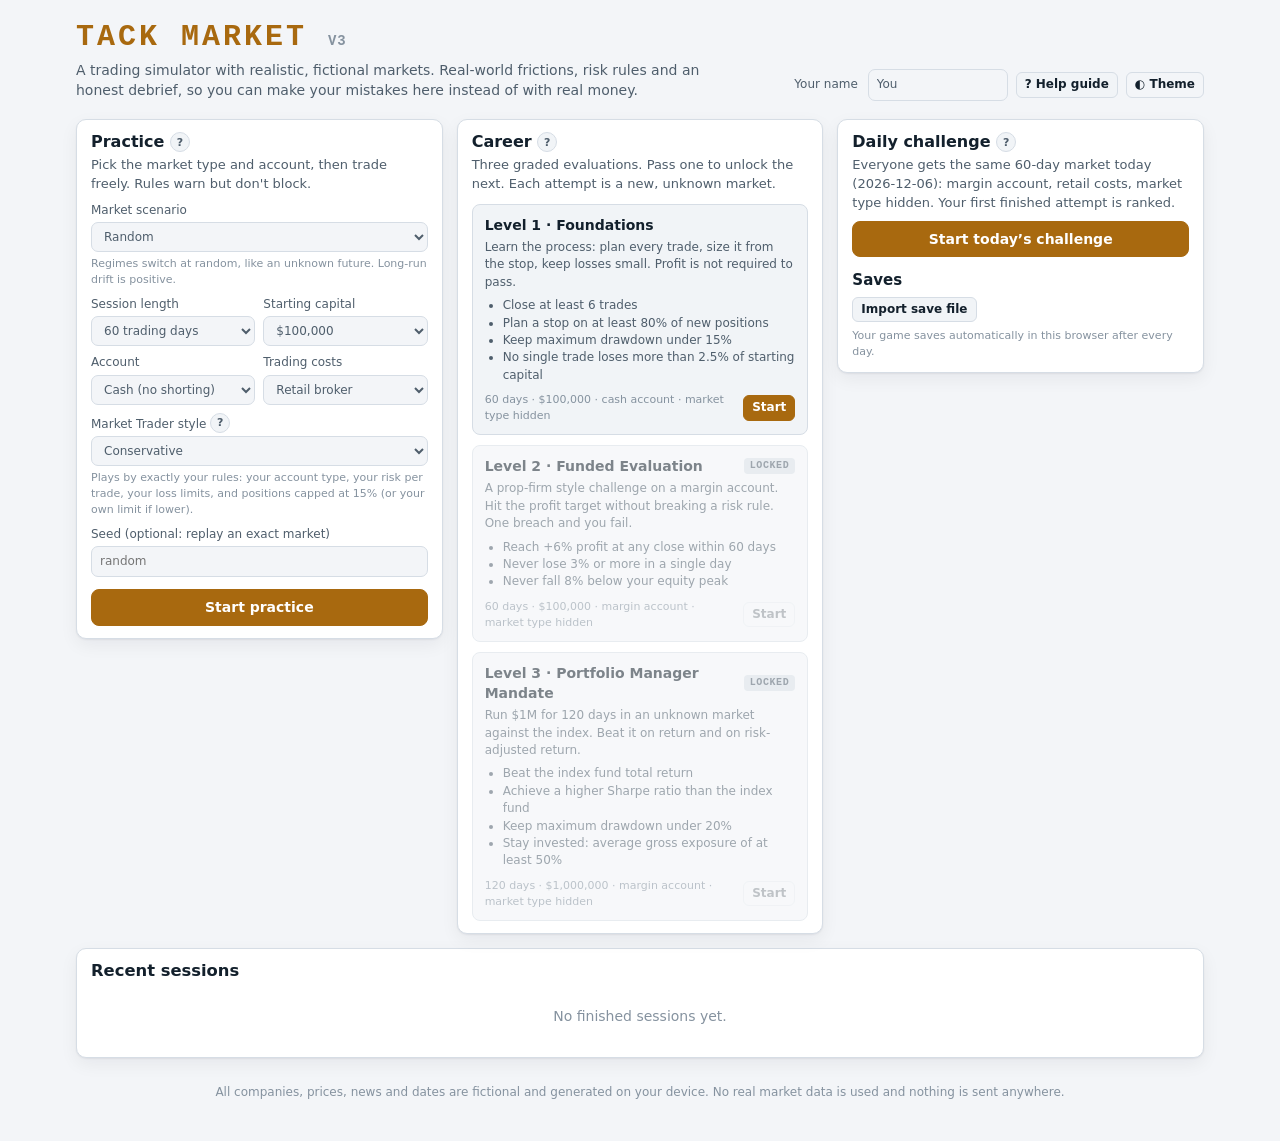
==== commit db44cbe4: "Add files via upload" ====
--- a/index.html
+++ b/index.html
@@ -9,8 +9,8 @@
 <style>
 :root {
   --bg: #0b0f14; --panel: #111821; --panel2: #17212c; --border: #243241; --text: #e6edf3; --muted: #9aa7b4; --faint: #66737f;
-  --accent: #f2b544; --accent-ink: #1a1200; --up: #2fbf71; --down: #ef5350; --info: #5aa9e6; --warn: #f2b544; --grid: #1c2733;
-  --s-index: #5aa9e6; --s-equal: #a08cf5; --s-momentum: #e46aa4; --s-value: #34b9a8; --s-rules: #a9b25c; --sma20: #c9a23a; --sma50: #8f7cf0;
+  --accent: #f2b544; --accent-ink: #1a1200; --info-ink: #04121d; --up: #2fbf71; --down: #ef5350; --info: #5aa9e6; --warn: #f2b544; --grid: #1c2733;
+  --s-index: #5aa9e6; --s-equal: #a08cf5; --s-momentum: #e46aa4; --s-value: #34b9a8; --s-rules: #a9b25c; --s-trader: #ff8a4c; --sma20: #c9a23a; --sma50: #8f7cf0;
   --reg-bull: #1f6f47; --reg-chop: #4a5561; --reg-bear: #8a3b3b; --reg-crash: #c62828; --reg-recovery: #2b7f91;
   --shadow: 0 1px 0 rgba(255,255,255,.02), 0 8px 24px rgba(0,0,0,.25);
   --mono: ui-monospace, SFMono-Regular, Menlo, Consolas, "Liberation Mono", monospace;
@@ -20,8 +20,8 @@
 @media (prefers-color-scheme: light) {
   :root:not([data-theme="dark"]) {
     --bg: #f3f5f8; --panel: #ffffff; --panel2: #f1f4f7; --border: #d6dde5; --text: #13202c; --muted: #4f5e6c; --faint: #85929f;
-    --accent: #a8690f; --accent-ink: #ffffff; --up: #137a45; --down: #c62828; --info: #1f6fb2; --warn: #a8690f; --grid: #e7ecf1;
-    --s-index: #1f6fb2; --s-equal: #6a52d6; --s-momentum: #c23a7a; --s-value: #13867a; --s-rules: #6f7a1e; --sma20: #a8690f; --sma50: #6a52d6;
+    --accent: #a8690f; --accent-ink: #ffffff; --info-ink: #ffffff; --up: #137a45; --down: #c62828; --info: #1f6fb2; --warn: #a8690f; --grid: #e7ecf1;
+    --s-index: #1f6fb2; --s-equal: #6a52d6; --s-momentum: #c23a7a; --s-value: #13867a; --s-rules: #6f7a1e; --s-trader: #c2501a; --sma20: #a8690f; --sma50: #6a52d6;
     --reg-bull: #b9e3c9; --reg-chop: #d5dbe1; --reg-bear: #f1c4c4; --reg-crash: #e57373; --reg-recovery: #b5dde6;
     --shadow: 0 1px 2px rgba(16,24,40,.06), 0 6px 18px rgba(16,24,40,.06);
     color-scheme: light;
@@ -29,8 +29,8 @@
 }
 :root[data-theme="light"] {
   --bg: #f3f5f8; --panel: #ffffff; --panel2: #f1f4f7; --border: #d6dde5; --text: #13202c; --muted: #4f5e6c; --faint: #85929f;
-  --accent: #a8690f; --accent-ink: #ffffff; --up: #137a45; --down: #c62828; --info: #1f6fb2; --warn: #a8690f; --grid: #e7ecf1;
-  --s-index: #1f6fb2; --s-equal: #6a52d6; --s-momentum: #c23a7a; --s-value: #13867a; --s-rules: #6f7a1e; --sma20: #a8690f; --sma50: #6a52d6;
+  --accent: #a8690f; --accent-ink: #ffffff; --info-ink: #ffffff; --up: #137a45; --down: #c62828; --info: #1f6fb2; --warn: #a8690f; --grid: #e7ecf1;
+  --s-index: #1f6fb2; --s-equal: #6a52d6; --s-momentum: #c23a7a; --s-value: #13867a; --s-rules: #6f7a1e; --s-trader: #c2501a; --sma20: #a8690f; --sma50: #6a52d6;
   --reg-bull: #b9e3c9; --reg-chop: #d5dbe1; --reg-bear: #f1c4c4; --reg-crash: #e57373; --reg-recovery: #b5dde6;
   --shadow: 0 1px 2px rgba(16,24,40,.06), 0 6px 18px rgba(16,24,40,.06);
   color-scheme: light;
@@ -60,6 +60,10 @@
 .btn:disabled { opacity: .45; cursor: not-allowed; }
 .btn.primary { background: var(--accent); color: var(--accent-ink); border-color: var(--accent); }
 .btn.primary:hover { filter: brightness(1.08); }
+.btn.exitbtn { color: var(--down); border-color: var(--down); background: transparent; }
+.btn.exitbtn:hover { background: var(--down); color: #fff; }
+.btn.blue { background: var(--info); color: var(--info-ink); border-color: var(--info); }
+.btn.blue:hover { filter: brightness(1.08); }
 .btn.buy { background: var(--up); border-color: var(--up); color: #fff; }
 .btn.sell { background: var(--down); border-color: var(--down); color: #fff; }
 .btn.ghost { background: transparent; }
@@ -106,7 +110,7 @@
 
 /* board layout */
 .layout { display: grid; gap: 10px; padding: 10px; grid-template-columns: 280px minmax(0, 1fr) 340px; grid-template-areas: "watch chart ticket" "watch tabs tabs"; align-items: start; }
-.watch { grid-area: watch; position: sticky; top: 62px; max-height: calc(100vh - 72px); display: flex; flex-direction: column; }
+.watch { grid-area: watch; position: sticky; top: calc(var(--tb, 56px) + 8px); max-height: calc(100vh - var(--tb, 56px) - 16px); display: flex; flex-direction: column; }
 .chartcol { grid-area: chart; min-width: 0; }
 .ticket { grid-area: ticket; }
 .tabs { grid-area: tabs; min-width: 0; }
@@ -150,6 +154,7 @@
 .preview li.block { color: var(--down); } .preview li.block::before { content: '✕'; }
 .preview li.warn { color: var(--warn); } .preview li.warn::before { content: '!'; left: 4px; }
 .preview li.info { color: var(--muted); } .preview li.info::before { content: 'i'; left: 4px; font-style: italic; }
+.ticket-note { margin-top: 10px; padding: 8px 10px; border-radius: 8px; background: var(--panel2); border: 1px solid var(--border); border-left: 3px solid var(--info); font-size: 12px; color: var(--muted); }
 .hint { font-size: 11px; color: var(--faint); margin-top: 8px; }
 
 .tabbar { display: flex; gap: 2px; overflow-x: auto; border-bottom: 1px solid var(--border); padding: 0 8px; }
@@ -257,38 +262,78 @@
   .glossary > div { break-inside: avoid; }
 }
 
+/* Market Trader decision log */
+.lessons { margin: 4px 0 0; padding-left: 18px; color: var(--muted); font-size: 13px; }
+.lessons li { margin-bottom: 4px; }
+.tlog { border: 1px solid var(--border); border-radius: 8px; margin-bottom: 6px; background: var(--panel2); }
+.tlog > summary { display: grid; grid-template-columns: auto auto minmax(0, 1fr) auto; gap: 4px 10px; align-items: center; padding: 8px 10px; cursor: pointer; list-style: none; font-size: 13px; }
+.tlog > summary::-webkit-details-marker { display: none; }
+.tlog > summary::before { content: '▸'; color: var(--faint); grid-row: 1; margin-right: -4px; display: none; }
+.tlog[open] > summary { border-bottom: 1px solid var(--border); }
+.tlog-when { font: 11px var(--mono); color: var(--faint); white-space: nowrap; }
+.tlog-title { min-width: 0; }
+.tlog-out { font: 12px var(--mono); white-space: nowrap; }
+.tbadge { font: 700 10px/18px var(--mono); padding: 0 6px; border-radius: 4px; border: 1px solid var(--border); white-space: nowrap; letter-spacing: .04em; }
+.tbadge.up { color: var(--up); border-color: var(--up); } .tbadge.down { color: var(--down); border-color: var(--down); }
+.tbadge.warn { color: var(--warn); border-color: var(--warn); } .tbadge.info { color: var(--info); border-color: var(--info); } .tbadge.faint { color: var(--faint); }
+.tlog-body { padding: 8px 12px 12px; font-size: 13px; }
+.tlog-body .label { margin: 8px 0 4px; }
+.tlog-body ol { margin: 0; padding-left: 20px; color: var(--muted); }
+.tlog-body ol li { margin-bottom: 3px; }
+.tlog-body p { margin: 0 0 4px; color: var(--muted); }
+.tlog-data { display: grid; grid-template-columns: repeat(auto-fill, minmax(170px, 1fr)); gap: 1px; background: var(--grid); border: 1px solid var(--grid); border-radius: 6px; overflow: hidden; }
+.tlog-data > div { background: var(--panel); padding: 5px 8px; display: flex; flex-direction: column; }
+.tlog-data span { font-size: 11px; color: var(--faint); }
+.tlog-data b { font: 600 12px var(--mono); }
+@media (max-width: 599px) {
+  .tlog > summary { grid-template-columns: auto minmax(0, 1fr); }
+  .tlog-when { grid-column: 1 / -1; }
+  .tlog-out { grid-column: 1 / -1; white-space: normal; }
+}
+
 /* ---------- responsive: PC (default), unfolded foldable, folded cover screen ---------- */
-/* Unfolded foldable / tablet (about 600-1099px, near-square): watchlist beside chart + ticket. */
+/* Bottom navigation bar (unfolded foldable, tablet and phone); hidden on PC. */
+.mnav, .show-md, .show-xs { display: none; }
+.mnav { position: fixed; left: 0; right: 0; bottom: 0; z-index: 30; gap: 4px; align-items: stretch; background: var(--panel); border-top: 1px solid var(--border); padding: 6px 6px calc(6px + env(safe-area-inset-bottom)); }
+.mnav .nav { flex: 1; display: flex; flex-direction: column; align-items: center; justify-content: center; gap: 2px; min-height: 50px; border: none; border-radius: 8px; background: none; color: var(--muted); font-size: 11px; font-weight: 600; cursor: pointer; }
+.mnav .nav i { font-style: normal; font-size: 18px; line-height: 1; }
+.mnav .nav.on { color: var(--text); background: var(--panel2); box-shadow: inset 0 2px 0 var(--accent); }
+.mnav .btn { min-height: 50px; }
+.mnav .btn.primary { flex: 1.4; font-size: 14px; }
+.mnav .btn.five { flex: 0.7; font-size: 13px; }
+
+/* Unfolded foldable / tablet (600-1099px): the watchlist stays as a column on the left; the right side
+   shows one panel at a time (Chart, Trade or Portfolio), switched from the bottom bar. */
 @media (max-width: 1099px) {
-  .layout { grid-template-columns: 230px minmax(0, 1fr); grid-template-areas: "watch chart" "watch ticket" "tabs tabs"; padding: 8px; gap: 8px; }
-  .watch { top: 58px; max-height: calc(100vh - 66px); max-height: calc(100dvh - 66px); }
+  .layout { grid-template-columns: 230px minmax(0, 1fr); grid-template-areas: "watch main"; padding: 8px 8px calc(78px + env(safe-area-inset-bottom)); gap: 8px; }
+  .layout > .pane { display: none; grid-area: main; }
+  .layout > .pane-watch { display: flex; grid-area: watch; top: calc(var(--tb, 56px) + 8px); max-height: calc(100vh - var(--tb, 56px) - 96px); max-height: calc(100dvh - var(--tb, 56px) - 96px); }
+  .layout[data-pane="chart"] > .pane-chart, .layout[data-pane="watch"] > .pane-chart,
+  .layout[data-pane="ticket"] > .pane-ticket, .layout[data-pane="tabs"] > .pane-tabs { display: block; }
+  .mnav { display: flex; }
+  .mnav .nav-market { display: none; }
   .topbar { gap: 4px 14px; }
-  .hide-md { display: none !important; }
+  .topbar .act-btns, .hide-md { display: none !important; }
+  .show-md { display: inline-flex; }
+  .tabbody.scroll { max-height: none; }
+  .toast { bottom: calc(84px + env(safe-area-inset-bottom)); }
 }
-/* Folded cover screen / phone (under 600px): one pane at a time with a bottom navigation bar. */
-.mnav, .show-xs { display: none; }
+/* Folded cover screen / phone (under 600px): one pane at a time, including the market list. */
 @media (max-width: 599px) {
   .layout { grid-template-columns: minmax(0, 1fr); grid-template-areas: "main"; padding: 6px 6px calc(78px + env(safe-area-inset-bottom)); }
-  .layout > .pane { display: none; grid-area: main; }
+  .layout > .pane-watch { display: none; grid-area: main; position: static; max-height: none; }
   .layout[data-pane="watch"] > .pane-watch { display: flex; }
-  .layout[data-pane="chart"] > .pane-chart, .layout[data-pane="ticket"] > .pane-ticket, .layout[data-pane="tabs"] > .pane-tabs { display: block; }
-  .watch { position: static; max-height: none; }
+  .layout[data-pane="watch"] > .pane-chart { display: none; }
+  .mnav .nav-market { display: flex; }
   .watch-list { overflow: visible; }
   .topbar { padding: 6px 10px; gap: 2px 12px; }
-  .topbar .act-btns, .hide-sm { display: none !important; }
+  .hide-sm { display: none !important; }
   .show-xs { display: inline-flex; }
   .stat b { font-size: 13px; }
-  .mnav { display: flex; position: fixed; left: 0; right: 0; bottom: 0; z-index: 30; gap: 4px; align-items: stretch; background: var(--panel); border-top: 1px solid var(--border); padding: 6px 6px calc(6px + env(safe-area-inset-bottom)); }
-  .mnav .nav { flex: 1; display: flex; flex-direction: column; align-items: center; justify-content: center; gap: 2px; min-height: 50px; border: none; border-radius: 8px; background: none; color: var(--muted); font-size: 11px; font-weight: 600; cursor: pointer; }
-  .mnav .nav i { font-style: normal; font-size: 18px; line-height: 1; }
-  .mnav .nav.on { color: var(--text); background: var(--panel2); box-shadow: inset 0 2px 0 var(--accent); }
-  .mnav .btn.primary { flex: 1.4; min-height: 50px; font-size: 14px; }
   #priceChart { height: 260px; }
   .profile { grid-template-columns: 1fr 1fr; }
-  .tabbody.scroll { max-height: none; }
   .chart-head .big { font-size: 20px; }
   .banner { margin: 6px 6px 0; }
-  .toast { bottom: calc(84px + env(safe-area-inset-bottom)); }
   .home { padding: 14px 10px 30px; }
   .hero h1 { font-size: 24px; }
 }
@@ -906,19 +951,40 @@
   function equityAt(world, acct, d) { return exposures(world, acct, d).equity; }
 
   // Buying power for new opening trades, at last close prices.
+  // Queued orders reserve buying power so the same money cannot be committed twice.
+  // Cash account: queued buys hold their value plus estimated costs.
+  // Margin account: queued opening orders (buys and shorts) hold exposure, and their costs hold equity.
+  function reserved(world, acct, d) {
+    const r = { cash: 0, exposure: 0, orders: 0 };
+    for (const o of acct.orders) {
+      if (o.status !== 'open' || o.reduceOnly) continue;
+      const i = world.bySym[o.sym];
+      const px = o.type === 'market' ? markPrice(world, o.sym, d) : o.type === 'limit' || o.type === 'stoplimit' ? o.limit : o.stop;
+      const notional = o.qty * px;
+      const cost = estimateCosts(world, acct, i, d + 1, o.qty, px, true).total;
+      if (!acct.margin) { if (o.side === 'buy') { r.cash += notional + cost; r.orders++; } }
+      else if (o.opening) { r.exposure += notional; r.cash += cost; r.orders++; }
+    }
+    return r;
+  }
   function buyingPower(world, acct, d) {
-    const ex = exposures(world, acct, d);
-    if (!acct.margin) return Math.max(0, acct.cash - reservedCash(world, acct, d));
-    return Math.max(0, ex.equity / MARGIN.initial - (ex.long + ex.short));
-  }
-  function reservedCash(world, acct, d) {
-    let r = 0;
-    for (const o of acct.orders) {
-      if (o.status !== 'open' || o.side !== 'buy' || o.reduceOnly) continue;
-      const px = o.type === 'market' ? markPrice(world, o.sym, d) : (o.limit || o.stop);
-      r += o.qty * px;
-    }
-    return r;
+    const ex = exposures(world, acct, d), res = reserved(world, acct, d);
+    if (!acct.margin) return Math.max(0, acct.cash - res.cash);
+    return Math.max(0, (ex.equity - res.cash) / MARGIN.initial - (ex.long + ex.short) - res.exposure);
+  }
+  // Shares already promised to other queued (non-protective) orders on the same side.
+  function committedQty(acct, sym, side, excludeId) {
+    let q = 0;
+    for (const o of acct.orders) if (o.status === 'open' && !o.reduceOnly && o.sym === sym && o.side === side && o.id !== excludeId) q += o.qty;
+    return q;
+  }
+  // How an order of qty shares relates to the position: room = shares it can close without reversing.
+  function orderEffect(acct, sym, side, qty) {
+    const held = acct.pos[sym] ? acct.pos[sym].qty : 0;
+    const closable = side === 'sell' ? Math.max(0, held) : Math.max(0, -held);
+    const committed = committedQty(acct, sym, side);
+    const room = Math.max(0, closable - committed);
+    return { held, closable, committed, room, excess: Math.max(0, qty - room), opening: closable === 0 || qty > room };
   }
 
   // ---------- costs ----------
@@ -959,9 +1025,10 @@
     const stop = spec.stop != null && spec.stop !== '' ? Number(spec.stop) : null;
     if ((type === 'limit' || type === 'stoplimit') && !(limit > 0)) errors.push('Enter a limit price.');
     if ((type === 'stop' || type === 'stoplimit') && !(stop > 0)) errors.push('Enter a stop price.');
-    const opening = isOpening(acct, spec.sym, spec.side);
-    const held = acct.pos[spec.sym] ? acct.pos[spec.sym].qty : 0;
-    if (!acct.margin && spec.side === 'sell' && qty > Math.max(0, held)) errors.push(held > 0 ? `You only hold ${held} shares. A cash account cannot go short.` : 'A cash account cannot sell short. Switch to a margin account to short.');
+    const eff = orderEffect(acct, spec.sym, spec.side, qty);
+    const opening = eff.opening, held = eff.held;
+    if (!acct.margin && spec.side === 'sell' && held > 0 && qty > eff.room) errors.push(`Only ${eff.room} of your ${held} shares are free: ${eff.committed} are already committed to queued sell orders.`);
+    else if (!acct.margin && spec.side === 'sell' && qty > Math.max(0, held)) errors.push(held > 0 ? `You only hold ${held} shares. A cash account cannot go short.` : 'A cash account cannot sell short. Switch to a margin account to short.');
     if (opening && acct.lockoutT === t) errors.push('Cool-off: your daily loss limit was hit, so new positions are blocked until tomorrow.');
     if (spec.bracket) {
       const b = spec.bracket;
@@ -1081,7 +1148,7 @@
       id: acct.nextTradeId++, sym, dir, openDay: d, closeDay: null, entryPx: px, entryQty: 0, qtyMax: 0, realized: 0, fees: 0, divs: 0, borrow: 0,
       plannedStop: order && order.plannedStop || null, plannedTarget: order && order.plannedTarget || null,
       tag: order && order.tag || '', note: order && order.note || '', lesson: '', exits: [], adds: 0, mae: 0, mfe: 0,
-      chase: !!(order && order.flags && order.flags.chase), exitReason: null
+      chase: !!(order && order.flags && order.flags.chase), exitReason: null, openOrderId: order && order.id || null
     };
     acct.openTrades[sym] = tr;
     return tr;
@@ -1107,7 +1174,7 @@
       const pnl = (px - p.avg) * closeQty * Math.sign(p.qty);
       acct.realized += pnl;
       const tr = acct.openTrades[sym];
-      if (tr) { tr.realized += pnl; tr.fees += comm; tr.exits.push({ d, qty: closeQty, px, reason }); }
+      if (tr) { tr.realized += pnl; tr.fees += comm; tr.exits.push({ d, qty: closeQty, px, reason, orderId: order && order.id || null }); }
       comm = 0;
       p.qty += Math.sign(dq) * closeQty;
       rem = dq - Math.sign(dq) * closeQty;
@@ -1328,7 +1395,7 @@
   }
 
   Object.assign(TM, {
-    COST_MODELS, MARGIN, newAccount, exposures, equityAt, buyingPower, estimateCosts, costParts, commission,
+    COST_MODELS, MARGIN, newAccount, exposures, equityAt, buyingPower, reserved, committedQty, orderEffect, estimateCosts, costParts, commission,
     placeOrder, cancelOrder, modifyOrder, processDay, recordEquity, isOpening, dayPath, evalOrder
   });
 })(TM);
@@ -1492,7 +1559,8 @@
     { id: 'equal', label: 'Equal-weight', desc: 'Buys all 40 stocks in equal amounts on day one and holds.' },
     { id: 'momentum', label: 'Momentum bot', desc: 'Every 21 days holds the 8 stocks with the best 6-month return, skipping the last week.' },
     { id: 'value', label: 'Value bot', desc: 'Every 21 days holds the 8 stocks with the most upside to their analyst target price.' },
-    { id: 'rules', label: 'Rules bot', desc: 'Buys random stocks and exits only by your rules: stop, target, trailing stop, time limit. It tests exits, not stock picking.' }
+    { id: 'rules', label: 'Rules bot', desc: 'Buys random stocks and exits only by your rules: stop, target, trailing stop, time limit. It tests exits, not stock picking.' },
+    { id: 'trader', label: 'Market Trader', desc: 'Trades like an experienced professional using only the data you can see, your account type and your risk rules. Its full reasoning is revealed in the debrief.' }
   ];
   const DEFAULT_RULES_BOT = { stopPct: 8, targetPct: 16, trailPct: 0, maxHold: 20, posPct: 10, maxPos: 8 };
 
@@ -1566,10 +1634,470 @@
       } else if (id === 'momentum' && reb) rebalance(world, a, t, topN(world, 8, (i) => world.c[i][t - 5] / world.c[i][t - 126] - 1));
       else if (id === 'value' && reb) rebalance(world, a, t, topN(world, 8, (i) => world.tgt[i][t] / world.c[i][t] - 1));
       else if (id === 'rules') rulesBot(world, a, t, game.botCfg || DEFAULT_RULES_BOT, game.seed);
+      else if (id === 'trader') TM.marketTrader(world, game, t);
     }
   }
 
   Object.assign(TM, { BOT_DEFS, DEFAULT_RULES_BOT, runBots });
+})(TM);
+
+/* Tack Market V3 · Market Trader bot
+   A discretionary-style professional process, written as explicit rules so every decision can be explained.
+   It sees only what the player sees after each close (prices up to today, moving averages, volatility,
+   P/E, growth, analyst targets, earnings history and dates, dividends, headlines). It never reads the
+   hidden regime, fair values or any future data. It trades through the same broker, costs, account type
+   and risk rules as the player, and writes a reasoning entry for every action into game.traderLog. */
+var TM = typeof TM !== 'undefined' ? TM : {};
+(function (TM) {
+  'use strict';
+
+  const SQ = Math.sqrt(252);
+  const W_TREND = 0.30, W_MOM = 0.25, W_VALUE = 0.25, W_EARN = 0.20;
+  const STOP_ATR = 2.5;          // initial stop distance in ATRs
+  const TRAIL_ATR = 3;           // trailing stop distance once a trade is +2R
+  const SECTOR_CAP = 0.35;       // max share of equity in one sector
+  const ADV_CAP = 0.02;          // never more than 2% of average daily volume
+  const REGIME = {
+    'Risk-on': { gross: 0.95, maxPos: 10, entries: 2, note: 'trend and breadth support being fully invested' },
+    'Caution': { gross: 0.65, maxPos: 8, entries: 1, note: 'mixed signals, so exposure is trimmed and only the best set-ups are taken' },
+    'Risk-off': { gross: 0.35, maxPos: 5, entries: 1, note: 'the market is in a downtrend or unusually volatile, so capital is protected first' }
+  };
+
+  // Styles: which exemptions from the player's rules the trader is given (measured in testing).
+  const STYLES = {
+    conservative: { label: 'Conservative', margin: null, posCap: 15, riskPct: null, lossRules: true, earningsOk: false,
+      summary: 'Plays by exactly your rules: your account type, your risk per trade, your loss limits, and positions capped at 15% (or your own limit if lower).' },
+    balanced: { label: 'Balanced', margin: true, posCap: 25, riskPct: null, lossRules: true, earningsOk: false,
+      summary: 'Two freedoms: a margin account (so it can hedge and short) and positions of up to 25% in its best ideas. Your risk per trade and loss limits still apply.' },
+    aggressive: { label: 'Aggressive', margin: true, posCap: 25, riskPct: 2, lossRules: false, earningsOk: true,
+      summary: 'Every freedom: margin account, positions up to 25%, 2% risk per trade, no daily-loss or drawdown limits, and it may buy just before earnings.' }
+  };
+  const styleOf = (game) => STYLES[game.traderStyle] || STYLES.conservative;
+
+  const pct = (x, dp) => (x >= 0 ? '+' : '') + (x * 100).toFixed(dp == null ? 1 : dp) + '%';
+  const pp = (x, dp) => (x * 100).toFixed(dp == null ? 1 : dp) + '%';
+  const usd = (x) => '$' + x.toFixed(2);
+  const money = (x) => (x < 0 ? '-$' : '$') + Math.abs(x).toLocaleString('en-US', { maximumFractionDigits: 0 });
+
+  function atr(w, i, t, n) {
+    let s = 0;
+    for (let d = t - n + 1; d <= t; d++) s += Math.max(w.h[i][d] - w.l[i][d], Math.abs(w.h[i][d] - w.c[i][d - 1]), Math.abs(w.l[i][d] - w.c[i][d - 1]));
+    return s / n;
+  }
+  function median(a) { const b = a.slice().sort((x, y) => x - y); return b.length ? b[Math.floor(b.length / 2)] : 0; }
+  function zscores(vals) {
+    const m = TM.mean(vals), s = TM.stdev(vals) || 1;
+    return vals.map((v) => Math.max(-2.5, Math.min(2.5, (v - m) / s)));
+  }
+
+  // ---------- what the trader reads each evening ----------
+  function readMarket(w, t) {
+    const F = w.FUND, c = w.c[F];
+    const s50 = TM.sma(c, t, 50), s200 = TM.sma(c, t, 200), s50ago = TM.sma(c, t - 10, 50);
+    let above50 = 0;
+    for (let i = 0; i < w.nStocks; i++) if (w.c[i][t] > TM.sma(w.c[i], t, 50)) above50++;
+    const breadth = above50 / w.nStocks;
+    const vol = w.rv20[F][t + 1 < w.T ? t + 1 : t] * SQ;
+    const hist = [];
+    for (let d = t - 249; d <= t; d++) hist.push(w.rv20[F][d + 1 < w.T ? d + 1 : d] * SQ);
+    const volNormal = median(hist);
+    let hi = 0;
+    for (let d = t - 249; d <= t; d++) hi = Math.max(hi, c[d]);
+    const dd = c[t] / hi - 1;
+    let score = 0;
+    score += c[t] > s200 ? 1 : -1;
+    score += c[t] > s50 ? 0.5 : -0.5;
+    score += s50 > s50ago ? 0.5 : -0.5;
+    score += breadth > 0.55 ? 0.5 : breadth < 0.4 ? -0.5 : 0;
+    score += vol > volNormal * 1.6 ? -1 : vol > volNormal * 1.25 ? -0.5 : 0;
+    score += dd < -0.15 ? -0.5 : 0;
+    const regime = score >= 1.5 ? 'Risk-on' : score >= -0.5 ? 'Caution' : 'Risk-off';
+    return { regime, score, px: c[t], s50, s200, rising: s50 > s50ago, breadth, vol, volNormal, dd, rate: w.policy[t] };
+  }
+
+  function scoreStocks(w, t) {
+    const N = w.nStocks;
+    const raw = { trend: [], mom: [], value: [], earn: [] };
+    const info = [];
+    const peBySector = {};
+    for (let i = 0; i < N; i++) {
+      const pe = w.c[i][t] / w.eps[i][t];
+      (peBySector[w.inst[i].sector] = peBySector[w.inst[i].sector] || []).push(pe > 0 ? pe : 99);
+    }
+    const secMedPE = {};
+    for (const k in peBySector) secMedPE[k] = median(peBySector[k]);
+    for (let i = 0; i < N; i++) {
+      const s = w.inst[i], c = w.c[i], px = c[t];
+      const s50 = TM.sma(c, t, 50), s200 = TM.sma(c, t, 200), s50ago = TM.sma(c, t - 10, 50);
+      const slope = s50 / s50ago - 1;
+      const mom = c[t - 5] / c[t - 126] - 1;
+      const pe = px / w.eps[i][t];
+      const upside = w.tgt[i][t] / px - 1;
+      const peRel = pe > 0 ? pe / secMedPE[s.sector] - 1 : 1;
+      let lastE = null;
+      for (const d of w.earnDays[i]) { if (d > t) break; lastE = d; }
+      const implied = s.earnSd * 0.75;
+      const age = lastE != null ? t - lastE : 999;
+      const reaction = lastE != null && lastE >= 1 ? c[lastE] / c[lastE - 1] - 1 : 0;
+      const earnSignal = age <= 45 && implied > 0 ? (reaction / implied) * (1 - age / 45) : 0;
+      raw.trend.push((px / s50 - 1) + 0.5 * (px / s200 - 1) + 2 * slope);
+      raw.mom.push(mom);
+      raw.value.push(upside - 0.5 * peRel);
+      raw.earn.push(earnSignal);
+      const ne = TM.nextEarnings(w, i, t);
+      const news = [];
+      for (let d = Math.max(1, t - 2); d <= t; d++) for (const e of w.events[d]) if (e.sym === s.sym && e.type === 'news') news.push({ d, text: e.text, tone: e.tone });
+      info.push({
+        i, sym: s.sym, name: s.name, sector: s.sector, px, s50, s200, slope, mom, pe, secPE: secMedPE[s.sector], g: s.g, upside, tgt: w.tgt[i][t],
+        lastE, age, reaction, implied, nextE: ne, daysToE: ne != null ? ne - t : 999, atr: atr(w, i, t, 14), vol: w.rv20[i][Math.min(t + 1, w.T - 1)] * SQ,
+        r5: px / c[t - 5] - 1, adv: w.adv20[i][Math.min(t + 1, w.T - 1)], htb: s.hardToBorrow, borrow: s.borrowFee, news
+      });
+    }
+    const z = { trend: zscores(raw.trend), mom: zscores(raw.mom), value: zscores(raw.value), earn: zscores(raw.earn) };
+    info.forEach((x, k) => {
+      x.z = { trend: z.trend[k], mom: z.mom[k], value: z.value[k], earn: z.earn[k] };
+      x.score = W_TREND * x.z.trend + W_MOM * x.z.mom + W_VALUE * x.z.value + W_EARN * x.z.earn;
+    });
+    const ranked = info.slice().sort((a, b) => b.score - a.score);
+    ranked.forEach((x, k) => { x.rank = k + 1; });
+    const momRank = info.slice().sort((a, b) => b.mom - a.mom);
+    momRank.forEach((x, k) => { x.momRank = k + 1; });
+    return { info, ranked, bySym: Object.fromEntries(info.map((x) => [x.sym, x])) };
+  }
+
+  // ---------- explanation helpers ----------
+  function factorLines(x, N) {
+    const tr = x.px > x.s50 && x.px > x.s200 ? `price ${usd(x.px)} is above its 50-day (${usd(x.s50)}) and 200-day (${usd(x.s200)}) averages` :
+      x.px < x.s50 && x.px < x.s200 ? `price ${usd(x.px)} is below its 50-day (${usd(x.s50)}) and 200-day (${usd(x.s200)}) averages` :
+        `price ${usd(x.px)} is between its 50-day (${usd(x.s50)}) and 200-day (${usd(x.s200)}) averages`;
+    const earn = x.lastE == null || x.age > 45 ? 'no recent earnings signal' :
+      `last report ${x.age} trading days ago moved the stock ${pct(x.reaction)} against an implied ±${pp(x.implied)}${Math.abs(x.reaction) > x.implied ? ', a genuine surprise' : ''}`;
+    return [
+      `Trend: ${tr}, and the 50-day average is ${x.slope > 0 ? 'rising' : 'falling'} (${pct(x.slope)} over 10 days).`,
+      `Momentum: ${pct(x.mom)} over the last six months excluding the latest week (rank ${x.momRank} of ${N}).`,
+      `Valuation: analyst target ${usd(x.tgt)} is ${pct(x.upside, 0)} from here; P/E ${x.pe > 0 ? x.pe.toFixed(1) : 'n/m'} vs a ${x.sector} median of ${x.secPE.toFixed(1)}, with expected EPS growth of ${pp(x.g)}.`,
+      `Earnings: ${earn}; next report in ${x.daysToE < 900 ? x.daysToE + ' trading days' : 'n/a'}.`
+    ];
+  }
+  // The strongest argument against a trade, stated openly (dir 1 = long, -1 = short).
+  function againstLine(x, dir) {
+    const names = { trend: 'the trend', mom: 'momentum', value: 'valuation', earn: 'the earnings signal' };
+    const k = Object.keys(names).sort((p, q) => dir * x.z[p] - dir * x.z[q])[0];
+    if (dir * x.z[k] > -0.5) return [];
+    const detail = k === 'value' ? (dir > 0 ? `the analyst target is ${pct(x.upside, 0)} from here and the P/E is ${x.pe > 0 ? x.pe.toFixed(1) : 'n/m'} vs ${x.secPE.toFixed(1)} for the sector` : `the stock already looks cheap (target ${pct(x.upside, 0)} away)`)
+      : k === 'earn' ? `the last earnings reaction was ${pct(x.reaction)}` : k === 'mom' ? `six-month momentum is ${pct(x.mom)}` : `the price trend is ${dir > 0 ? 'weak' : 'still firm'}`;
+    return [`Against the trade: ${names[k]} points the other way (${detail}). The other factors outweigh it, and the stop and position size limit the damage if it turns out to matter.`];
+  }
+  function factorData(x) {
+    return [
+      ['Composite score', `${x.score.toFixed(2)} (rank ${x.rank}/40)`],
+      ['Trend z', x.z.trend.toFixed(2)], ['Momentum z', x.z.mom.toFixed(2)], ['Value z', x.z.value.toFixed(2)], ['Earnings z', x.z.earn.toFixed(2)],
+      ['Price', usd(x.px)], ['50 / 200-day', `${usd(x.s50)} / ${usd(x.s200)}`], ['6-month return', pct(x.mom)], ['5-day return', pct(x.r5)],
+      ['P/E vs sector', `${x.pe > 0 ? x.pe.toFixed(1) : 'n/m'} vs ${x.secPE.toFixed(1)}`], ['Analyst upside', pct(x.upside, 0)],
+      ['ATR (14d)', usd(x.atr)], ['Volatility (20d)', pp(x.vol, 0)], ['Next earnings', x.daysToE < 900 ? `${x.daysToE} days` : 'n/a']
+    ];
+  }
+  function marketData(mk) {
+    return [
+      ['Regime read', mk.regime], ['Index vs 50-day', `${usd(mk.px)} vs ${usd(mk.s50)} (${mk.rising ? 'rising' : 'falling'})`], ['Index vs 200-day', usd(mk.s200)],
+      ['Breadth', `${pp(mk.breadth, 0)} of stocks above their 50-day`], ['Index volatility', `${pp(mk.vol, 0)} vs normal ${pp(mk.volNormal, 0)}`],
+      ['From 52-week high', pct(mk.dd)], ['Policy rate', `${mk.rate.toFixed(2)}%`]
+    ];
+  }
+
+  // ---------- the evening routine ----------
+  function marketTrader(w, game, t) {
+    const a = game.bots.trader;
+    if (!a) return;
+    const log = game.traderLog || (game.traderLog = []);
+    const st = game.traderState || (game.traderState = { regime: null, pos: {}, passed: {} });
+    st.passed = st.passed || {};
+    for (const s in st.pos) if (!a.pos[s]) delete st.pos[s];
+    const rules = game.player.rules || TM.PRACTICE_RULES;
+    const E = a.equity, eq = E[E.length - 1].eq;
+    const day = t - w.start;
+    const add = (entry) => { entry.t = t; entry.day = day; log.push(entry); return entry; };
+    const mk = readMarket(w, t);
+    if (st.regime && mk.regime !== st.regime) {
+      const severe = mk.regime === 'Risk-off' && mk.score <= -2;
+      if (!severe && st.pendingRegime !== mk.regime) { st.pendingRegime = mk.regime; mk.regime = st.regime; }
+      else st.pendingRegime = null;
+    } else st.pendingRegime = null;
+    const sc = scoreStocks(w, t);
+    const R = REGIME[mk.regime];
+    const ex = TM.exposures(w, a, t);
+
+    // risk rules from the player's own settings
+    const style = styleOf(game);
+    if (!st.styleLogged) {
+      st.styleLogged = true;
+      add({ kind: 'view', action: 'STYLE', title: `Trading style: ${style.label}`, why: [style.summary,
+        style.margin ? 'It uses a margin account even if yours is a cash account.' : `It uses the same ${a.margin ? 'margin' : 'cash'} account type as you.`],
+        data: [['Account', a.margin ? 'Margin' : 'Cash'], ['Risk per trade', style.riskPct ? `${style.riskPct}% (exempt from your rule)` : `${Math.min(Math.max(rules.maxRiskPct || 1, 0.25), 2)}% (your rule)`],
+          ['Position cap', style.margin ? `${style.posCap}% (exempt from your rule)` : `${Math.min(rules.maxPosPct || 25, style.posCap)}%`], ['Loss limits', style.lossRules ? 'yours apply' : 'none'], ['Buying before earnings', style.earningsOk ? 'allowed' : 'avoided']] });
+    }
+    const riskPct = (style.riskPct || Math.min(Math.max(rules.maxRiskPct || 1, 0.25), 2)) / 100;
+    const maxPosPct = (style.margin ? style.posCap : Math.min(rules.maxPosPct || 25, style.posCap)) / 100;
+    const dayRet = E.length > 1 ? eq / E[E.length - 2].eq - 1 : 0;
+    const ddNow = eq / a.peak - 1;
+    let riskScale = 1, blockNew = false;
+    const ruleNotes = [];
+    if (style.lossRules && rules.dailyLossPct && dayRet <= -rules.dailyLossPct / 100) {
+      blockNew = true;
+      ruleNotes.push(`Lost ${pct(dayRet)} today, beyond the ${rules.dailyLossPct}% daily loss limit: no new positions tomorrow (cool-off).`);
+    }
+    if (style.lossRules && rules.maxDDPct && ddNow <= -rules.maxDDPct / 100) {
+      blockNew = true;
+      ruleNotes.push(`Drawdown ${pct(ddNow)} breaches the ${rules.maxDDPct}% limit: no new risk until the account recovers.`);
+    } else if (style.lossRules && rules.maxDDPct && ddNow <= -rules.maxDDPct * 0.6 / 100) {
+      riskScale = 0.5;
+      ruleNotes.push(`Drawdown ${pct(ddNow)} is past 60% of the ${rules.maxDDPct}% limit: risk per trade halved.`);
+    }
+    const ruleKey = (blockNew ? 'block' : '') + (riskScale < 1 ? 'half' : '');
+    if (ruleNotes.length && ruleKey !== st.ruleKey) add({ kind: 'risk', action: 'RULES', title: 'Risk rules applied', why: ruleNotes, data: [['Equity', money(eq)], ['Today', pct(dayRet)], ['From peak', pct(ddNow)]] });
+    if (!ruleNotes.length && st.ruleKey) add({ kind: 'risk', action: 'RULES', title: 'Risk rules back to normal', why: ['The account is back within its loss and drawdown limits, so normal position sizes resume.'], data: [['Equity', money(eq)], ['From peak', pct(ddNow)]] });
+    st.ruleKey = ruleNotes.length ? ruleKey : '';
+
+    if (st.regime !== mk.regime) {
+      add({
+        kind: 'view', action: 'MARKET VIEW', regime: mk.regime, title: `${st.regime ? 'Regime change: ' + st.regime + ' → ' : 'Starting view: '}${mk.regime}`,
+        why: [
+          `The index is ${mk.px > mk.s200 ? 'above' : 'below'} its 200-day average and ${mk.px > mk.s50 ? 'above' : 'below'} its ${mk.rising ? 'rising' : 'falling'} 50-day average.`,
+          `${pp(mk.breadth, 0)} of stocks are above their own 50-day average, so the move is ${mk.breadth > 0.55 ? 'broad-based' : mk.breadth < 0.4 ? 'narrow and weak' : 'mixed'}.`,
+          `Index volatility is ${pp(mk.vol, 0)} against a normal ${pp(mk.volNormal, 0)}${mk.vol > mk.volNormal * 1.25 ? ': elevated, so positions must be smaller' : ''}.`,
+          `Conclusion: ${R.note}. Target long exposure about ${pp(R.gross, 0)} of equity, at most ${R.maxPos} positions${a.margin && mk.regime === 'Risk-off' ? ', with an index hedge' : ''}.`
+        ],
+        data: marketData(mk)
+      });
+      st.regime = mk.regime;
+    }
+
+    const working = (sym) => a.orders.filter((o) => o.sym === sym && (o.status === 'open' || o.status === 'pending'));
+    const stopOrder = (sym) => a.orders.find((o) => o.sym === sym && o.status === 'open' && o.reduceOnly && o.role === 'stop');
+    const exitAll = (sym, why, action, data, kind) => {
+      const p = a.pos[sym];
+      for (const o of working(sym)) TM.cancelOrder(a, o.id, 'Replaced by exit');
+      const res = TM.placeOrder(w, a, { sym, side: p.qty > 0 ? 'sell' : 'buy', qty: Math.abs(p.qty), type: 'market', source: 'bot' }, t);
+      if (res.ok) add({ kind: kind || 'exit', action, sym, qty: Math.abs(p.qty), px: w.c[w.bySym[sym]][t], orderId: res.order.id, title: `${action} ${Math.abs(p.qty)} ${sym}`, why, data });
+      delete st.pos[sym];
+    };
+
+    // 1. manage open positions
+    let longValue = ex.long;
+    for (const sym of Object.keys(a.pos)) {
+      const p = a.pos[sym], i = w.bySym[sym], px = w.c[i][t], tr = a.openTrades[sym];
+      if (sym === 'TMXI') continue;
+      const x = sc.bySym[sym];
+      const dir = p.qty > 0 ? 1 : -1;
+      const s = st.pos[sym] || (st.pos[sym] = { hi: px, lo: px, partial: false, be: false });
+      s.hi = Math.max(s.hi, px); s.lo = Math.min(s.lo, px);
+      const so = stopOrder(sym);
+      const initStop = tr && tr.plannedStop ? tr.plannedStop : p.avg - dir * STOP_ATR * x.atr;
+      const Rps = Math.abs(p.avg - initStop) || x.atr * STOP_ATR;
+      const gainR = dir * (px - p.avg) / Rps;
+      const pData = [['Entry', usd(p.avg)], ['Now', usd(px)], ['Open P&L', `${money(dir * (px - p.avg) * Math.abs(p.qty))} (${gainR.toFixed(2)}R)`], ['1R per share', usd(Rps)], ['Current stop', so ? usd(so.stop) : 'none'], ['Score rank', `${x.rank}/40`]];
+
+      // thesis checks
+      const broken = dir > 0 ? (px < x.s50 && x.rank > 20) || x.rank > 30 : (px > x.s50 && x.rank < 21) || x.rank < 11;
+      if (broken) {
+        const why = dir > 0
+          ? [px < x.s50 ? `Price ${usd(px)} closed below the 50-day average ${usd(x.s50)}: the uptrend that justified the trade has broken.` : 'Trend still intact, but the overall case has deteriorated sharply.',
+            `Composite score fell to rank ${x.rank} of 40 (it needs to be in the top half to keep a long).`,
+            `Selling now at ${gainR.toFixed(2)}R rather than waiting for the stop: a broken thesis is a reason to exit, not a reason to hope.`]
+          : [`The stock has ${px > x.s50 ? 'recovered above its 50-day average' : 'improved'}; its score rank rose to ${x.rank}, so the case for the short is gone.`, `Covering at ${gainR.toFixed(2)}R.`];
+        exitAll(sym, why, dir > 0 ? 'SELL' : 'COVER', pData.concat(factorData(x).slice(0, 5)));
+        if (dir > 0) longValue -= p.qty * px;
+        continue;
+      }
+      // event risk: trim before earnings unless the trade already has a cushion
+      if (x.daysToE === 1 && gainR < 1 && Math.abs(p.qty) * px / eq > 0.05 && Math.abs(p.qty) >= 2) {
+        const q = Math.floor(Math.abs(p.qty) / 2);
+        if (so) TM.modifyOrder(w, a, so.id, { qty: Math.abs(p.qty) - q }, t);
+        const res = TM.placeOrder(w, a, { sym, side: dir > 0 ? 'sell' : 'buy', qty: q, type: 'market', source: 'bot' }, t);
+        if (res.ok) add({ kind: 'risk', action: 'TRIM', sym, qty: q, px, orderId: res.order.id, title: `TRIM ${q} ${sym} before earnings`,
+          why: [`${sym} reports at tomorrow's open; the implied move is ±${pp(x.implied)}, larger than ${(x.implied * px / Rps).toFixed(1)}R of normal noise allows for.`,
+            `The trade is only ${gainR.toFixed(2)}R in profit, so there is no cushion against a gap through the stop.`,
+            'Halving the position keeps exposure to the result without letting one report decide the account.'], data: pData });
+        if (dir > 0) longValue -= q * px;
+        continue;
+      }
+      // profit management
+      if (!s.partial && gainR >= 3 && Math.abs(p.qty) >= 3) {
+        const q = Math.floor(Math.abs(p.qty) / 3);
+        if (so) TM.modifyOrder(w, a, so.id, { qty: Math.abs(p.qty) - q }, t);
+        const res = TM.placeOrder(w, a, { sym, side: dir > 0 ? 'sell' : 'buy', qty: q, type: 'market', source: 'bot' }, t);
+        if (res.ok) { s.partial = true; add({ kind: 'exit', action: 'TAKE PROFIT', sym, qty: q, px, orderId: res.order.id, title: `Bank a third of ${sym} at +${gainR.toFixed(1)}R`,
+          why: ['The trade has made three times its initial risk. Banking a third locks in a real gain.', 'The rest stays on with a trailing stop, so a continued trend can still pay.'], data: pData }); }
+      }
+      if (so) {
+        let ns = so.stop, reason = null;
+        if (gainR >= 1 && dir * (p.avg - so.stop) > 0) { ns = TM.r2(p.avg); reason = `The trade reached +${gainR.toFixed(2)}R, so the stop moves to the entry price ${usd(p.avg)}: from here the worst case is roughly breakeven.`; }
+        if (gainR >= 2) {
+          const trail = TM.r2(dir > 0 ? s.hi - TRAIL_ATR * x.atr : s.lo + TRAIL_ATR * x.atr);
+          if (dir * (trail - ns) > 0) { ns = trail; reason = `At +${gainR.toFixed(2)}R the stop trails ${TRAIL_ATR} ATRs behind the best close (${usd(dir > 0 ? s.hi : s.lo)}), protecting most of the gain while giving the trend room.`; }
+        }
+        if (reason && dir * (ns - so.stop) >= 0.5 * Rps) {
+          const old = so.stop;
+          TM.modifyOrder(w, a, so.id, { stop: ns }, t);
+          add({ kind: 'risk', action: 'RAISE STOP', sym, px, title: `${dir > 0 ? 'Raise' : 'Lower'} stop on ${sym}: ${usd(old)} → ${usd(ns)}`, why: [reason, 'Stops only ever move in the direction of the trade, never away from it.'], data: pData });
+        }
+      }
+    }
+
+    // 2. de-risk if long exposure is above what the regime allows (the index core goes first)
+    const grossTarget = R.gross * (riskScale < 1 ? 0.75 : 1);
+    const F = w.FUND, fpx = w.c[F][t];
+    const coreQty = () => (a.pos.TMXI && a.pos.TMXI.qty > 0 ? a.pos.TMXI.qty : 0);
+    const coreSelling = () => a.orders.filter((o) => o.sym === 'TMXI' && o.status === 'open' && o.side === 'sell' && !o.reduceOnly).reduce((n, o) => n + o.qty, 0);
+    const sellCore = (qty, why) => {
+      qty = Math.min(qty, coreQty() - coreSelling());
+      if (qty < 1) return 0;
+      const res = TM.placeOrder(w, a, { sym: 'TMXI', side: 'sell', qty, type: 'market', source: 'bot' }, t);
+      if (res.ok) add({ kind: 'risk', action: 'REDUCE CORE', sym: 'TMXI', qty, px: fpx, orderId: res.order.id, title: `Sell ${qty} TMXI from the index core`, why, data: marketData(mk) });
+      return res.ok ? qty : 0;
+    };
+    if (longValue / eq > grossTarget + 0.1 && coreQty()) {
+      const excess = longValue - grossTarget * eq;
+      const sold = sellCore(Math.ceil(excess / fpx), [`Long exposure is ${pp(longValue / eq, 0)} of equity, above the ${pp(grossTarget, 0)} a ${mk.regime} market allows.`,
+        'The index core is the first thing to go: it was only there to keep idle cash invested, while the stock positions each have their own case.']);
+      longValue -= sold * fpx;
+    }
+    if (longValue / eq > grossTarget + 0.1) {
+      const longs = Object.keys(a.pos).filter((s) => s !== 'TMXI' && a.pos[s].qty > 0 && !a.orders.some((o) => o.sym === s && o.status === 'open' && !o.reduceOnly && o.side === 'sell'));
+      longs.sort((x, y) => sc.bySym[y].rank - sc.bySym[x].rank);
+      for (const sym of longs) {
+        if (longValue / eq <= grossTarget + 0.02) break;
+        const p = a.pos[sym], px = w.c[w.bySym[sym]][t];
+        exitAll(sym, [`Long exposure is ${pp(longValue / eq, 0)} of equity, above the ${pp(grossTarget, 0)} the ${mk.regime} regime allows.`,
+          `${sym} is the weakest holding (score rank ${sc.bySym[sym].rank}), so it goes first.`, 'Reducing exposure early in a deteriorating market is cheaper than being forced out later.'],
+        'SELL', [['Long exposure', pp(longValue / eq, 0)], ['Target', pp(grossTarget, 0)], ['Score rank', `${sc.bySym[sym].rank}/40`]], 'risk');
+        longValue -= p.qty * px;
+      }
+    }
+
+    if (mk.regime === 'Risk-off' && coreQty()) {
+      const sold = sellCore(coreQty(), ['The market read has turned Risk-off, so the index core (held only to keep idle cash working) is sold in full.', 'Stock positions stay only while their own trend and stop allow.']);
+      longValue -= sold * fpx;
+    }
+    // 3. hedge with the index fund on a margin account in a risk-off market
+    if (a.margin) {
+      const hedge = a.pos.TMXI && a.pos.TMXI.qty < 0 ? -a.pos.TMXI.qty : 0;
+      if (mk.regime === 'Risk-off' && !hedge && !coreQty() && longValue / eq > 0.15) {
+        const qty = Math.floor((longValue - 0.15 * eq) * 0.6 / fpx);
+        if (qty > 0) {
+          const res = TM.placeOrder(w, a, { sym: 'TMXI', side: 'sell', qty, type: 'market', source: 'bot', bracket: { stop: TM.r2(fpx * 1.08) } }, t);
+          if (res.ok) add({ kind: 'risk', action: 'HEDGE', sym: 'TMXI', qty, px: fpx, orderId: res.order.id, title: `HEDGE: short ${qty} TMXI`,
+            why: [`The market read is Risk-off, but the book still holds ${money(longValue)} of stocks.`, `Shorting ${money(qty * fpx)} of the index fund offsets roughly 60% of the market risk above a 15% net exposure, so a further market fall hurts far less.`,
+              'The hedge keeps the stock-specific bets (which stocks beat the market) while removing much of the bet on the market itself.', 'A stop 8% above protects against a sharp rally.'], data: marketData(mk) });
+        }
+      } else if (hedge && mk.regime !== 'Risk-off') {
+        for (const o of working('TMXI')) TM.cancelOrder(a, o.id, 'Hedge lifted');
+        const res = TM.placeOrder(w, a, { sym: 'TMXI', side: 'buy', qty: hedge, type: 'market', source: 'bot' }, t);
+        if (res.ok) add({ kind: 'risk', action: 'UNHEDGE', sym: 'TMXI', qty: hedge, px: fpx, orderId: res.order.id, title: `Lift hedge: cover ${hedge} TMXI`,
+          why: [`The market read has improved to ${mk.regime}.`, 'Keeping the hedge would cancel out the market’s recovery, so it is removed.'], data: marketData(mk) });
+      }
+    }
+
+    // 4. new stock positions (the index core can be sold to fund them)
+    const holdings = Object.keys(a.pos).filter((s) => s !== 'TMXI').length + a.orders.filter((o) => o.status === 'open' && !o.reduceOnly && o.source === 'bot' && o.sym !== 'TMXI' && TM.orderEffect(a, o.sym, o.side, o.qty).opening).length;
+    let room = blockNew ? 0 : Math.min(R.maxPos - holdings, R.entries);
+    const sectorVal = {};
+    for (const s in a.pos) if (s !== 'TMXI') { const sec = w.inst[w.bySym[s]].sector; sectorVal[sec] = (sectorVal[sec] || 0) + Math.abs(a.pos[s].qty) * w.c[w.bySym[s]][t]; }
+    let bp = TM.buyingPower(w, a, t);
+    // On a cash account, tonight's market sell orders fill at the open before tomorrow's buys, so their proceeds can be counted.
+    // Protective stops (reduce-only) are excluded: they normally do not fill.
+    if (!a.margin) for (const o of a.orders) if (o.status === 'open' && o.side === 'sell' && o.source === 'bot' && o.type === 'market' && o.placedT === t) bp += o.qty * w.c[w.bySym[o.sym]][t] * 0.98;
+    const minScore = mk.regime === 'Risk-on' ? 0.35 : mk.regime === 'Caution' ? 0.6 : 0.9;
+    let stockLong = longValue - coreQty() * fpx;
+    let longRoom = Math.max(0, grossTarget * eq - stockLong);
+    const skipped = [];
+    for (const x of sc.ranked) {
+      if (room <= 0) break;
+      if (x.score < minScore) break;
+      if (a.pos[x.sym] || working(x.sym).length) continue;
+      const fail = x.px < x.s50 || x.slope <= 0 ? 'the score is high but the price is not in an uptrend (below or flattening 50-day average), and buying against the trend is avoided'
+        : x.daysToE <= 3 && !style.earningsOk ? `earnings are due in ${x.daysToE} trading days; entering just before a ±${pp(x.implied)} event turns a planned trade into a coin toss`
+          : x.r5 > 0.08 ? `it is up ${pct(x.r5)} in five days; the bot waits for a pullback rather than chase`
+            : (sectorVal[x.sector] || 0) / eq > SECTOR_CAP - 0.05 ? `${x.sector} already takes ${pp((sectorVal[x.sector] || 0) / eq, 0)} of equity (cap ${pp(SECTOR_CAP, 0)})`
+              : x.news.some((n) => n.tone < 0) ? 'there was negative company news in the last three days' : null;
+      if (fail) { if (skipped.length < 2) skipped.push({ x, fail }); continue; }
+      const stopDist = STOP_ATR * x.atr;
+      const riskBudget = eq * riskPct * riskScale * (mk.regime === 'Risk-off' ? 0.5 : 1);
+      const coreFree = (coreQty() - coreSelling()) * fpx * 0.99;
+      let qty = Math.floor(riskBudget / stopDist);
+      const caps = [['risk budget', qty], ['position limit', Math.floor(eq * maxPosPct / x.px)], ['2% of daily volume', Math.floor(x.adv * ADV_CAP)],
+        ['buying power', Math.floor((bp + (a.margin ? 0 : coreFree)) * 0.97 / x.px)], ['regime exposure room', Math.floor(longRoom / x.px)], ['sector cap', Math.floor(Math.max(0, SECTOR_CAP * eq - (sectorVal[x.sector] || 0)) / x.px)]];
+      const binding = caps.reduce((m, c) => (c[1] < m[1] ? c : m));
+      qty = binding[1];
+      if (qty < 1 || qty * x.px < eq * 0.01) continue;
+      const needCash = qty * x.px * 1.01 - bp;
+      let funded = '';
+      if (needCash > 0 && coreQty()) {
+        const sold = sellCore(Math.ceil(needCash / fpx), [`Raising ${money(needCash)} to buy ${x.sym}: a specific opportunity with its own stop beats holding the whole market.`]);
+        bp += sold * fpx * 0.99;
+        if (sold) funded = ` Funded partly by selling ${sold} TMXI from the index core.`;
+      }
+      const stop = TM.r2(x.px - stopDist);
+      const res = TM.placeOrder(w, a, { sym: x.sym, side: 'buy', qty, type: 'market', source: 'bot', tag: 'Trend following', bracket: { stop } }, t);
+      if (!res.ok) continue;
+      const riskUsd = qty * stopDist;
+      add({
+        kind: 'entry', action: 'BUY', sym: x.sym, qty, px: x.px, orderId: res.order.id, riskPct: riskUsd / eq, posPct: qty * x.px / eq,
+        title: `BUY ${qty} ${x.sym} (${x.name}, ${x.sector})`,
+        why: [`Ranked ${x.rank} of 40 on the combined score (${x.score.toFixed(2)}), in a ${mk.regime} market.`].concat(factorLines(x, w.nStocks), againstLine(x, 1)),
+        plan: `Stop ${usd(stop)}, which is ${STOP_ATR} × ATR (${usd(x.atr)}) below today's close. Risk ${money(riskUsd)} = ${pp(riskUsd / eq, 2)} of equity (1R). Size ${qty} shares = ${pp(qty * x.px / eq, 1)} of equity, limited by ${binding[0]}. Move the stop to breakeven at +1R, trail it at +2R, bank a third at +3R, exit early if the trend breaks.${funded}`,
+        data: factorData(x)
+      });
+      sectorVal[x.sector] = (sectorVal[x.sector] || 0) + qty * x.px;
+      bp -= qty * x.px; longRoom -= qty * x.px; stockLong += qty * x.px; room--;
+    }
+    if (!blockNew) for (const s of skipped) {
+      const prev = st.passed[s.x.sym];
+      if (prev != null && t - prev < 10) continue;
+      st.passed[s.x.sym] = t;
+      add({ kind: 'skip', action: 'PASS', sym: s.x.sym, px: s.x.px, title: `Considered ${s.x.sym} (rank ${s.x.rank}) but passed`, why: [`Not bought because ${s.fail}.`], data: factorData(s.x).slice(0, 6) });
+      break;
+    }
+
+    // 4b. keep idle cash invested in the index fund (core) when the market read allows it
+    if (!blockNew && mk.regime !== 'Risk-off' && !(a.pos.TMXI && a.pos.TMXI.qty < 0) && !working('TMXI').some((o) => !o.reduceOnly)) {
+      const coreVal = coreQty() * fpx;
+      const gap = grossTarget * eq - stockLong - coreVal;
+      if (gap > 0.15 * eq) {
+        const qty = Math.floor(Math.min(gap - 0.05 * eq, Math.max(0, bp) * 0.97) / fpx);
+        if (qty * fpx > 0.05 * eq) {
+          const res = TM.placeOrder(w, a, { sym: 'TMXI', side: 'buy', qty, type: 'market', source: 'bot', tag: 'Core / index' }, t);
+          if (res.ok) add({ kind: 'entry', action: 'CORE', sym: 'TMXI', qty, px: fpx, orderId: res.order.id, riskPct: 0, posPct: qty * fpx / eq, title: `Invest idle cash: buy ${qty} TMXI as an index core`,
+            why: [`The market read is ${mk.regime}, which supports about ${pp(grossTarget, 0)} long exposure, but individual stock positions only use ${pp(stockLong / eq, 0)}.`,
+              'Rather than sit in cash waiting for set-ups, the gap is held in the index fund (a "core and satellite" approach): the market’s drift is captured while stock ideas are found.',
+              'The core is sold first whenever the market read worsens or a strong stock set-up needs the cash.'], data: marketData(mk) });
+        }
+      }
+    }
+
+    // 5. short the weakest stocks on a margin account in a risk-off market
+    if (a.margin && mk.regime === 'Risk-off') {
+      const shorts = Object.keys(a.pos).filter((s) => s !== 'TMXI' && a.pos[s].qty < 0).length;
+      for (const x of sc.ranked.slice().reverse()) {
+        if (shorts >= 2 || room <= 0) break;
+        if (a.pos[x.sym] || working(x.sym).length || x.score > -0.6) continue;
+        if (!(x.px < x.s50 && x.s50 < x.s200) || x.htb || x.daysToE <= 3 || x.r5 < -0.08) continue;
+        const stopDist = STOP_ATR * x.atr;
+        const qty = Math.min(Math.floor(eq * riskPct * riskScale * 0.5 / stopDist), Math.floor(eq * maxPosPct * 0.5 / x.px), Math.floor(x.adv * ADV_CAP), Math.floor(TM.buyingPower(w, a, t) * 0.9 / x.px));
+        if (qty < 1) continue;
+        const stop = TM.r2(x.px + stopDist);
+        const res = TM.placeOrder(w, a, { sym: x.sym, side: 'sell', qty, type: 'market', source: 'bot', tag: 'Trend following', bracket: { stop } }, t);
+        if (!res.ok) continue;
+        add({ kind: 'entry', action: 'SHORT', sym: x.sym, qty, px: x.px, orderId: res.order.id, riskPct: qty * stopDist / eq, posPct: qty * x.px / eq, title: `SHORT ${qty} ${x.sym} (${x.name}, ${x.sector})`,
+          why: [`Ranked ${x.rank} of 40, one of the weakest stocks, in a Risk-off market: falling price, falling averages, weak momentum.`].concat(factorLines(x, w.nStocks), againstLine(x, -1)).concat([`Borrow cost ${pp(x.borrow, 2)} a year; not hard to borrow.`]),
+          plan: `Stop ${usd(stop)}, ${STOP_ATR} × ATR above the close. Half-size because shorts have unlimited upside risk. Risk ${money(qty * stopDist)} = ${pp(qty * stopDist / eq, 2)} of equity.`,
+          data: factorData(x) });
+        room--;
+      }
+    }
+  }
+
+  Object.assign(TM, { marketTrader, traderReadMarket: readMarket, traderScore: scoreStocks, TRADER_STYLES: STYLES, traderStyleOf: styleOf });
 })(TM);
 
 /* Tack Market V3 · game layer
@@ -1628,12 +2156,19 @@
     const world = TM.generateWorld({ seed, scenario, sessionDays: days });
     const player = TM.newAccount('you', cfg.name || 'You', capital, { margin, costModel, track: true, rules });
     const bots = {};
-    for (const b of TM.BOT_DEFS) bots[b.id] = TM.newAccount(b.id, b.label, capital, { margin: false, costModel });
+    // Market Trader's style is chosen in Practice; graded modes always use Conservative (your exact rules).
+    const traderStyle = !lv && !daily && TM.TRADER_STYLES[cfg.traderStyle] ? cfg.traderStyle : 'conservative';
+    const ts = TM.TRADER_STYLES[traderStyle];
+    for (const b of TM.BOT_DEFS) {
+      const isT = b.id === 'trader';
+      bots[b.id] = TM.newAccount(b.id, isT ? `${b.label} (${ts.label})` : b.label, capital, { margin: isT ? (ts.margin == null ? margin : ts.margin) : false, costModel, rules: isT ? rules : null });
+    }
     const game = {
       v: 3, seed, scenario, hidden: pick === 'hidden', mode: lv ? 'level' : daily ? 'daily' : 'practice',
       level: lv ? lv.id : null, daily, days, capital, margin, costModel, t: world.start,
       player, bots, botCfg: Object.assign({}, TM.DEFAULT_RULES_BOT),
-      status: 'active', result: null, unranked: !!cfg.unranked, created: Date.now(), ddWarned: false
+      status: 'active', result: null, unranked: !!cfg.unranked, created: Date.now(), ddWarned: false,
+      traderLog: [], traderState: null, traderStyle
     };
     TM.recordEquity(world, player, world.start);
     for (const id in bots) TM.recordEquity(world, bots[id], world.start);
@@ -1748,7 +2283,7 @@
         ['Session', 'A fixed number of trading days (30, 60, 120 or 250). At the end you get a debrief comparing you with the index and four bots on the identical market.'],
         ['Warm-up history', 'Every session starts with one year (250 days) of price history already generated, so you can study charts and trends before your first trade.'],
         ['Fictional data', 'All companies, prices, news, dates and analysts are invented and generated on your device. They are designed to behave like real stocks statistically, but none of it is real market data.'],
-        ['Saving', 'The game saves in your browser after every day and after every order. Because the whole market is fixed by its seed, closing or refreshing the page can never change what happens next.']
+        ['Saving', 'The game saves in your browser after every day and after every order. Because the whole market is fixed by its seed, closing or refreshing the page can never change what happens next. A refresh brings you back to where you were: the board if you were playing, otherwise the home screen. A finished session never reopens by itself; the home screen offers <b>View debrief</b> until you start a new one.'],
       ]
     },
     {
@@ -1770,6 +2305,7 @@
         ['Trading costs: Zero-commission app', 'No commission, but the effective spread is 1.6x wider, because such apps are paid by routing your orders to market makers (payment for order flow). Often cheaper for small trades, more expensive for large or frequent ones.'],
         ['Trading costs: Frictionless (unrealistic)', 'No costs at all. Not realistic. Use it only to measure how much costs hurt you: play the same seed with and without costs and compare.'],
         ['Seed', 'A number that fixes the entire market: every price, headline and date. Leave it blank for a new random market. Enter a seed (shown in the debrief and the Account tab) to replay exactly the same market and try a different approach.'],
+        ['Market Trader style', 'Chooses which freedoms (exemptions from your rules) Market Trader gets in this Practice session: <b>Conservative</b>, <b>Balanced</b> or <b>Aggressive</b>. See <b>Market Trader styles</b> in the Market Trader section. Career levels and the Daily challenge always use Conservative.'],
         ['Your name', 'Shown on the leaderboard as your account name. Stored only in this browser.']
       ]
     },
@@ -1798,8 +2334,8 @@
         ['Drawdown', 'How far your equity is below its highest point so far. 0% means you are at a new high.'],
         ['◐ (theme)', 'Switches between dark and light mode.'],
         ['? (help)', 'Opens this guide at the section that matches where you are.'],
-        ['TACK', 'Tap the logo to go to the home screen. Your session keeps running in the background: use <b>Continue session</b> at the top of the home screen to return, or <b>End now</b> there to finish it and see the debrief.'],
-        ['End', 'Finishes the session early and goes to the debrief. In a Career level this counts as a failed attempt. The same option is in Account & rules.'],
+        ['TACK', 'Tap the logo to go to the home screen. A running session keeps going in the background: use <b>Continue session</b> at the top of the home screen to return to it, or <b>End now</b> to finish it.'],
+        ['✕ Exit', 'Aborts the running session at any time and goes to the debrief, so you can see how you did and what Market Trader did. It asks you to confirm first. In a Career level this counts as a failed attempt. The same option is in Account & rules. When you review a finished board, this button becomes <b>✕ Close</b>.'],
       ]
     },
     {
@@ -1882,6 +2418,8 @@
         ['Take-profit', 'Price where you bank the gain. Optional.'],
         ['2 ATR (button)', 'Suggests a stop two Average True Ranges away from today’s close: far enough that normal daily noise should not hit it.'],
         ['2R (button)', 'Sets the take-profit at twice your risk: if the stop is $3 away, the target is $6 away (reward:risk of 2:1).'],
+        ['Exits on a short trade', 'A short profits when the price falls, so everything is mirrored compared with a buy: the stop-loss goes <b>above</b> the entry and the take-profit <b>below</b> it. Example: short at $93.09 with an ATR of $1.53. The 2 ATR stop is 93.09 + 3.06 = $96.15 (1R of risk), and the 2R target is 93.09 − 6.12 = $86.97. The labels next to each field say which side of the entry it belongs on.'],
+        ['Closing orders', 'If you already hold the stock, Sell closes or reduces the position (and Buy to cover does the same for a short). A bracket and planned stop only apply to new positions, so the ticket hides them for closing orders. To protect a position you already hold, place a <b>Stop</b> order, or use <b>Stop</b> on the Positions tab.'],
         ['Planned stop', 'If you do not attach a bracket, record where you would exit anyway. It is not an order, but it lets the game size the trade, measure it in R, and check your discipline.'],
         ['Risk % of equity', 'How much of your account you are willing to lose if the stop is hit. 0.5–1% per trade is a common professional range.'],
         ['Size from stop', 'Calculates the quantity: <code>equity × risk% ÷ distance to stop</code>. Example: $100,000 × 1% = $1,000; entry $50, stop $47, so $3 risk per share, so 333 shares. It is reduced automatically if that would break your position limit or buying power.'],
@@ -1899,7 +2437,11 @@
         ['Setup: Other', 'Anything else.'],
         ['Thesis', 'One or two sentences on why this trade and why now. Writing it down is the single best habit for learning from your trades.'],
         ['Buying power', 'How much you can spend on new positions. Cash account: cash minus cash reserved by working buy orders. Margin account: up to 2x your equity minus what you already hold.'],
-        ['Queue order', 'Sends the order. It starts working at tomorrow’s open. You can edit or cancel it in the Orders tab until then.']
+        ['Queue order', 'Sends the order. It starts working at tomorrow’s open. You can edit or cancel it in the Orders tab until then.'],
+        ['Several orders per day', 'You can queue as many orders as you like before pressing <b>Next day</b>, on the same stock or on different ones. They are all worked during the next day in the order the price reaches them.'],
+        ['Reserved by queued orders', 'Queuing an order sets money aside so you cannot spend it twice. On a cash account, each queued buy holds its value plus estimated costs (commission, spread and impact). On a margin account, each queued order that opens or adds to a position holds that much of your 2x buying power, and its estimated costs. The amount is released if you cancel the order or it expires. Your equity does not change: only your buying power does. The ticket shows the total reserved.'],
+        ['Shares committed to queued orders', 'Shares you have already promised to a queued sell (or buy-to-cover) cannot be sold again by another order. On a cash account a second sell of the same shares is refused. On a margin account it is allowed, but the ticket warns you that the extra shares would open a short position (or a long one when covering). Bracket stop-losses and take-profits are protective exits and do not count: they cancel each other and never sell more than you hold.'],
+        ['Why the fill can differ from the reservation', 'Reservations use today\u2019s close (or your limit or stop price) and estimated costs. Market orders fill at tomorrow\u2019s open, so a gap up can make a buy cost more than was reserved. If you then lack the cash or margin, the order is rejected at the open and shown in the day summary and Activity.'],
       ]
     },
     {
@@ -2034,7 +2576,32 @@
         ['Rules bot: Max hold days', 'Sell at the next open after this many days regardless. 0 means no limit. Default 20.'],
         ['Rules bot: Position size %', 'Each new position’s size as a percentage of equity. Default 10%.'],
         ['Rules bot: Max positions', 'Most positions held at once. Default 8.'],
+        ['Market Trader', 'A bot that trades the way an experienced professional would, using only the information you can see, your account type, your trading costs and your risk rules. During the session you only see its performance; when the session ends, the debrief reveals every decision it made, why, which numbers it used, and how each one turned out. See the <b>Market Trader</b> section of this guide.'],
         ['Leaderboard columns', 'Return, volatility, Sharpe ratio, maximum drawdown, number of fills and total trading costs for each account.']
+      ]
+    },
+    {
+      id: 'trader', title: 'Market Trader',
+      intro: 'Market Trader is a teaching bot. It shows what a disciplined professional would have done with exactly the same market, information, account, costs and risk rules as you. Its full reasoning is revealed in the debrief, so you can compare it with your own decisions trade by trade.',
+      items: [
+        ['What it can see', 'Only what you see after each close: prices and volume up to today, moving averages, ATR and volatility, P/E and expected growth, analyst targets, past earnings reactions and the earnings and macro calendar, dividends and company headlines. It <b>never</b> sees tomorrow’s prices, the hidden market regime or fair values. The test suite proves this: scrambling every future price leaves its decisions unchanged.'],
+        ['What it shares with you', 'The same account type (cash or margin), the same cost model and your own risk rules from Account & rules: maximum risk per trade, maximum position size (it also caps itself at 15%), the daily loss limit and the drawdown limit. If you change your rules in Practice, it follows the new ones.'],
+        ['Step 1: read the market', 'Every evening it scores the overall market from visible evidence: the index against its 50- and 200-day averages, whether the 50-day average is rising, breadth (how many stocks are in uptrends), index volatility against normal, and the fall from the 52-week high. The result is <b>Risk-on</b>, <b>Caution</b> or <b>Risk-off</b>. A change of view must be confirmed on a second evening, unless the breakdown is severe.'],
+        ['What each market view means', '<b>Risk-on</b>: up to about 95% invested, up to 10 positions, two new ideas a day. <b>Caution</b>: about 65% invested, 8 positions, only the best ideas. <b>Risk-off</b>: about 35% invested, 5 positions, half-size trades; on a margin account it may also hedge with the index fund and short the weakest stocks.'],
+        ['Step 2: score every stock', 'Each of the 40 stocks is ranked on four factors, each compared with the other stocks: <b>trend</b> (30%: price against its 50- and 200-day averages and the slope of the 50-day), <b>momentum</b> (25%: six-month return excluding the last week), <b>value</b> (25%: upside to the analyst target and P/E against its sector) and <b>earnings</b> (20%: how strongly the stock reacted to its last report, compared with the implied move, fading over 45 days).'],
+        ['Step 3: filter the ideas', 'A high score is not enough. It passes on a stock that is not in an uptrend, reports earnings within three days, has jumped more than 8% in five days (no chasing), would push one sector above 35% of the account, or had negative news in the last three days. The log records the most interesting ideas it passed on, and why.'],
+        ['Step 4: size from the stop', 'Every new position gets a stop 2.5 ATRs from the price, placed as a real order. The size is set so that hitting the stop loses your <b>maximum risk per trade</b> (halved in Risk-off), then reduced if needed by your position limit, 2% of daily volume, buying power, the market view’s exposure limit and the sector cap. The log says which limit decided the size.'],
+        ['Step 5: manage every position daily', 'At +1R the stop moves to breakeven. At +2R it trails 3 ATRs behind the best close. At +3R it banks a third of the position. The night before earnings, a large position without a cushion is halved. If the trend breaks (a close below the 50-day average with a weak score) it exits rather than waiting for the stop. Stops only ever move in the direction of the trade.'],
+        ['Index core', 'When the market view is Risk-on or Caution but there are not enough good stock ideas, it keeps the idle cash invested in the TMXI index fund (a "core and satellite" approach). The core is sold first when the view worsens or a strong stock idea needs the cash.'],
+        ['Hedging and shorting', 'On a margin account in a Risk-off market it may short the TMXI index fund against its remaining stocks, removing much of the market risk while keeping the stock-specific bets. It may also short up to two of the weakest stocks in clear downtrends, at half size, avoiding hard-to-borrow names and imminent earnings. On a cash account it simply holds more cash.'],
+        ['Market Trader styles', 'Chosen in Practice settings. <b>Conservative</b> (the default, and always used in Career levels and the Daily challenge): exactly your account type, risk per trade and loss limits, positions capped at 15% or your own limit if lower. <b>Balanced</b>: two freedoms, a margin account (so it can hedge and short even if you have a cash account) and positions up to 25% in its best ideas; your risk per trade and loss limits still apply. <b>Aggressive</b>: every freedom, margin, 25% positions, 2% risk per trade, no daily-loss or drawdown limits, and it may buy just before earnings. The style is recorded as the first entry of its decision log.'],
+        ['What the styles teach', 'Tested on the same 28 markets, Balanced did slightly better than Conservative (about +1% a year more, with similar drawdowns), because hedging and concentrating in its best ideas genuinely help. Aggressive did <b>not</b> do better: the extra risk mostly made the bad sessions worse (the worst drawdown grew from about −17% to −19%). More freedom is not the same as more skill. To see it yourself, replay one market with each style by reusing its seed.'],
+        ['Following the risk rules', 'If its own account loses more than your daily loss limit in one day, it opens nothing new the next day. If its drawdown passes 60% of your limit it halves its risk per trade, and beyond the limit it stops adding risk until it recovers.'],
+        ['The decision log', 'In the debrief, every action is listed in date order. Tap an entry to open it: the reasoning step by step, the plan and sizing maths, a table of the exact numbers it used, and <b>What happened</b>, meaning the fill price and the final result of the trade in dollars and R. Use the filters to see only market views, entries, exits, risk management or the ideas it passed on.'],
+        ['Log actions', '<b>MARKET VIEW</b> change of regime read · <b>BUY / SHORT</b> new position · <b>CORE</b> idle cash into the index fund · <b>REDUCE CORE</b> index core sold · <b>RAISE STOP</b> stop tightened · <b>TAKE PROFIT</b> a third banked · <b>TRIM</b> cut before earnings · <b>SELL / COVER</b> thesis broken or exposure too high · <b>STOP HIT</b> a stop filled during the day · <b>HEDGE / UNHEDGE</b> index short added or removed · <b>PASS</b> a good idea skipped · <b>RULES</b> a risk rule changed its behaviour.'],
+        ['Times shown', '<b>"close"</b> entries were decided after that day’s close and executed from the next open, exactly like your orders. <b>"During"</b> entries are stops or targets that filled during that trading day.'],
+        ['How to learn from it', 'Do not copy it trade by trade. Compare its <b>process</b> with yours: did it size smaller, cut losers faster, avoid earnings gambles, reduce exposure earlier in a falling market, or simply trade less? Its edge comes from risk control and consistency, not from knowing the future.'],
+        ['Its limits', 'It is a rule-based imitation of professional judgement, not a crystal ball. Tested across hundreds of simulated sessions it typically beats the index by a few percent with about half the drawdown, but it often lags in strong, steady rallies and V-shaped rebounds, because protecting capital costs some upside. Any single session can go either way.']
       ]
     },
     {
@@ -2080,7 +2647,8 @@
         ['Your coach', 'Observations from your actual trades. Red is a damaging habit, amber a warning, blue information and green a strength.'],
         ['Disposition effect', 'The tendency to sell winners too early and hold losers too long. Measured the way academic researchers do: on days you sold, what share of your available gains you took versus what share of your available losses.'],
         ['Best / worst trades', 'Your three best and three worst closed trades, with their R-multiple, holding period, exit reason and thesis.'],
-        ['Review board', 'Go back to the final day’s board to inspect charts, orders and the journal. Trading is disabled.']
+        ['Review board', 'Go back to the final day\u2019s board to inspect charts, orders and the journal. Trading is disabled.'],
+        ['✕ Close', 'Closes the debrief and returns to the home screen, where you can start a new session. You can reopen this debrief from the home screen (<b>View debrief</b>) until you start another session.'],
       ]
     },
     {
@@ -2171,10 +2739,13 @@
     { id: 'equal', label: 'Equal-weight', v: '--s-equal' },
     { id: 'momentum', label: 'Momentum bot', v: '--s-momentum' },
     { id: 'value', label: 'Value bot', v: '--s-value' },
-    { id: 'rules', label: 'Rules bot', v: '--s-rules' }
+    { id: 'rules', label: 'Rules bot', v: '--s-rules' },
+    { id: 'trader', label: 'Market Trader', v: '--s-trader' }
   ];
+  const botDefs = (g) => TM.BOT_DEFS.filter((b) => g.bots[b.id]);
   const cssVar = (n) => getComputedStyle(document.documentElement).getPropertyValue(n).trim();
   const narrow = () => !!(window.matchMedia && matchMedia('(max-width: 599px)').matches);
+  const paned = () => !!(window.matchMedia && matchMedia('(max-width: 1099px)').matches);
   const storageOK = (() => { try { localStorage.setItem(KEY + 'probe', '1'); localStorage.removeItem(KEY + 'probe'); return true; } catch (e) { return false; } })();
 
   function blankTicket() {
@@ -2188,9 +2759,11 @@
     progress: Object.assign(defaultProgress(), store.get('progress') || {}),
     ui: {
       sel: 'TMXI', tab: 'positions', pane: 'chart', helpQ: '', helpFrom: 'home', helpSec: null, range: 126, sma20: true, sma50: true, showVol: true, sector: 'All', sort: 'sector', hover: null,
-      perf: { you: true, index: true, equal: false, momentum: false, value: false, rules: false },
+      perf: { you: true, index: true, equal: false, momentum: false, value: false, rules: false, trader: true },
+      endPerf: { you: true, index: true, equal: true, momentum: true, value: true, rules: true, trader: true },
+      trFilter: 'all',
       newsMine: false, editOrder: null, edit: {}, ticket: blankTicket(), banner: null,
-      practice: { scenario: 'random', days: 60, capital: 100000, margin: false, costModel: 'retail', seed: '', name: '' }
+      practice: { scenario: 'random', days: 60, capital: 100000, margin: false, costModel: 'retail', seed: '', name: '', traderStyle: 'conservative' }
     }
   };
   TM.App = App;
@@ -2262,7 +2835,8 @@
     const qty = Math.floor(Number(tk.qty));
     const eq = TM.equityAt(w, a, t);
     const held = a.pos[s.sym] ? a.pos[s.sym].qty : 0;
-    const opening = TM.isOpening(a, s.sym, tk.side);
+    const eff = TM.orderEffect(a, s.sym, tk.side, qty > 0 ? qty : 0);
+    const opening = eff.opening;
     const lim = Number(tk.limit), stp = Number(tk.stop);
     const ref = tk.type === 'market' ? last : tk.type === 'limit' ? (lim > 0 ? lim : last) : (stp > 0 ? stp : last);
     const taker = tk.type !== 'limit' || (tk.side === 'buy' ? lim >= last : lim <= last);
@@ -2274,13 +2848,16 @@
     if (!(qty > 0)) add('block', 'Enter a quantity.');
     if ((tk.type === 'limit' || tk.type === 'stoplimit') && !(lim > 0)) add('block', 'Enter a limit price.');
     if ((tk.type === 'stop' || tk.type === 'stoplimit') && !(stp > 0)) add('block', 'Enter a stop price.');
+    if (!a.margin && tk.side === 'sell' && held > 0 && qty > eff.room && qty <= held) add('block', `Only ${eff.room} of your ${held} shares are free: ${eff.committed} are already committed to queued sell orders. Edit or cancel those first.`);
+    if (a.margin && qty > 0 && eff.closable > 0 && eff.excess > 0) add('warn', `Only ${eff.room} of your ${eff.closable} shares are free (${eff.committed} committed to queued orders). The other ${eff.excess} would open a ${tk.side === 'sell' ? 'short' : 'long'} position.`);
     if (!a.margin && tk.side === 'sell' && qty > Math.max(0, held)) add('block', held > 0 ? `You hold ${held}. A cash account cannot go short.` : 'A cash account cannot sell short. Choose a margin account in Practice settings to short.');
     if (opening && a.lockoutT === t) add('block', 'Cool-off after hitting your daily loss limit: no new positions until tomorrow.');
     if (qty > 0) {
       const notional = qty * ref;
       if (opening) {
         const bp = TM.buyingPower(w, a, t);
-        if (notional > bp * 1.0001) add('block', `Needs ${F.money(notional)} but buying power is ${F.money(bp)}${a.margin ? ' (50% initial margin)' : ''}.`);
+        const need = notional + (est ? est.total : 0);
+        if (need > bp * 1.0001) add('block', `Needs ${F.money(need)} including estimated costs, but buying power is ${F.money(bp)}${a.margin ? ' (50% initial margin)' : ''}.`);
         const newQty = held + (tk.side === 'buy' ? qty : -qty);
         const posW = Math.abs(newQty) * ref / eq;
         if (rules.maxPosPct && posW > rules.maxPosPct / 100) add(enforce, `Position would be ${F.pct(posW, 0)} of equity (your limit is ${rules.maxPosPct}%).`);
@@ -2332,11 +2909,13 @@
     render();
     window.scrollTo(0, 0);
   }
+  // A refresh returns to where the player was: the board of a running session, or the home screen.
+  // A finished session never reopens on its own; its debrief is one tap away on the home screen.
   function loadSaved() {
     const g = store.get('save');
     if (!g || g.v !== 3) return false;
     try { App.world = TM.worldFor(g); App.game = g; } catch (e) { return false; }
-    App.screen = g.status === 'active' ? 'game' : 'end';
+    App.screen = g.status === 'active' && (App.progress.lastScreen || 'game') === 'game' ? 'game' : 'home';
     return true;
   }
   function onSessionEnd() {
@@ -2367,7 +2946,7 @@
     if (g.status !== 'active') onSessionEnd();
     saveGame();
     render();
-    if (narrow()) window.scrollTo(0, 0);
+    if (paned()) window.scrollTo(0, 0);
   }
   function setBind(path, el) {
     const [root, key] = path.split('.');
@@ -2397,7 +2976,7 @@
     },
     theme() { const cur = App.progress.theme || (matchMedia('(prefers-color-scheme: light)').matches ? 'light' : 'dark'); App.progress.theme = cur === 'dark' ? 'light' : 'dark'; saveProgress(); applyTheme(); render(); },
     resume() { if (App.game) { App.screen = App.game.status === 'active' ? 'game' : 'end'; render(); } },
-    practice() { const p = App.ui.practice; startGame({ mode: 'practice', scenario: p.scenario, days: Number(p.days), capital: Number(p.capital), margin: p.margin === true || p.margin === 'true', costModel: p.costModel, seed: p.seed }); },
+    practice() { const p = App.ui.practice; startGame({ mode: 'practice', scenario: p.scenario, days: Number(p.days), capital: Number(p.capital), margin: p.margin === true || p.margin === 'true', costModel: p.costModel, seed: p.seed, traderStyle: p.traderStyle }); },
     level(arg) { startGame({ mode: 'level', level: Number(arg) }); },
     daily() { startGame({ mode: 'daily' }); },
     next() { nextDays(1); },
@@ -2406,7 +2985,7 @@
     sel(sym) {
       App.ui.sel = sym; App.ui.hover = null;
       const tk = App.ui.ticket; tk.limit = tk.stop = tk.sl = tk.tp = tk.planStop = '';
-      if (narrow() && App.ui.pane !== 'ticket') { App.ui.pane = 'chart'; render(); window.scrollTo(0, 0); return; }
+      if (paned() && App.ui.pane !== 'ticket') { App.ui.pane = 'chart'; render(); window.scrollTo(0, 0); return; }
       render();
     },
     pane(arg) { App.ui.pane = arg; render(); window.scrollTo(0, 0); },
@@ -2418,11 +2997,12 @@
     otype(arg) { App.ui.ticket.type = arg; render(); },
     tif(arg) { App.ui.ticket.tif = arg; render(); },
     perf(arg) { App.ui.perf[arg] = !App.ui.perf[arg]; render(); },
+    endPerf(arg) { App.ui.endPerf[arg] = !App.ui.endPerf[arg]; drawLines('endChart', App.ui.endPerf); document.querySelectorAll('[data-act="endPerf"]').forEach((b) => b.classList.toggle('on', !!App.ui.endPerf[b.dataset.arg])); },
     newsMine() { App.ui.newsMine = !App.ui.newsMine; render(); },
     maxQty() {
       const w = W(), g = G(), i = idx(App.ui.sel), tk = App.ui.ticket, t = g.t;
-      const held = g.player.pos[App.ui.sel] ? g.player.pos[App.ui.sel].qty : 0;
-      if (!TM.isOpening(g.player, App.ui.sel, tk.side)) tk.qty = String(Math.abs(held));
+      const eff = TM.orderEffect(g.player, App.ui.sel, tk.side, 0);
+      if (eff.closable > 0) tk.qty = String(eff.room);
       else tk.qty = String(Math.max(0, Math.floor(TM.buyingPower(w, g.player, t) * 0.98 / w.c[i][t])));
       render();
     },
@@ -2456,8 +3036,8 @@
       if (pc.blocking) { toast(pc.items.find((x) => x.lvl === 'block').text); return; }
       const spec = {
         sym: App.ui.sel, side: tk.side, qty: pc.qty, type: tk.type, limit: tk.limit, stop: tk.stop, tif: tk.tif,
-        bracket: tk.bracket && (tk.sl || tk.tp) ? { stop: tk.sl || null, target: tk.tp || null } : null,
-        plannedStop: tk.bracket ? null : tk.planStop || null, tag: tk.tag, note: tk.note, flags: pc.flags
+        bracket: pc.opening && tk.bracket && (tk.sl || tk.tp) ? { stop: tk.sl || null, target: tk.tp || null } : null,
+        plannedStop: !pc.opening || tk.bracket ? null : tk.planStop || null, tag: tk.tag, note: tk.note, flags: pc.flags
       };
       const res = TM.placeOrder(w, g.player, spec, g.t);
       if (!res.ok) { toast(res.errors[0]); return; }
@@ -2494,12 +3074,13 @@
       const a2 = atr(i, g.t, 14) * 2, last = W().c[i][g.t];
       App.ui.ticket = Object.assign(blankTicket(), { side: p.qty > 0 ? 'sell' : 'buy', type: 'stop', tif: 'gtc', qty: String(Math.abs(p.qty)), stop: TM.r2(p.qty > 0 ? last - a2 : last + a2).toFixed(2), tag: 'Hedge' });
       toast('Ticket prefilled with a protective GTC stop 2 ATR away. Adjust and queue it.');
-      if (narrow()) App.ui.pane = 'ticket';
+      if (paned()) App.ui.pane = 'ticket';
       render();
       window.scrollTo({ top: 0, behavior: 'smooth' });
     },
+    closeSession() { App.screen = 'home'; App.ui.banner = null; render(); window.scrollTo(0, 0); },
     endSession() {
-      if (!confirm(G().mode === 'level' ? 'End this level attempt now? It will count as a fail.' : 'End this session now and see the debrief?')) return;
+      if (!confirm(G().mode === 'level' ? 'Exit this level attempt now? It will count as a fail. You will see the debrief, then can close it.' : 'Exit this session now? You will see the debrief, then can close it to return to the home screen.')) return;
       TM.endEarly(W(), G()); onSessionEnd(); saveGame(); render();
     },
     viewBoard() { App.screen = 'game'; App.ui.banner = null; render(); },
@@ -2559,6 +3140,7 @@
         <div class="row"><label class="small muted">Your name <input type="text" maxlength="24" value="${esc(pr.name)}" data-bind="name.x" style="width:140px;margin-left:6px"></label><button class="btn sm" data-act="help" data-arg="start">? Help guide</button><button class="btn ghost sm" data-act="theme" title="Toggle light/dark">◐ Theme</button></div></div>
       ${active ? `<div class="panel pad continue resume"><div><div class="label" style="color:var(--accent)">Session in progress</div><b style="font-size:16px">${esc(TM.sessionLabel(saved))}</b><div class="small muted">Day ${saved.t - 250} of ${saved.days} · equity ${F.money(saved.player.equity[saved.player.equity.length - 1].eq)}</div></div>
         <div class="row"><button class="btn sell" data-act="endFromHome">End now</button><button class="btn primary" data-act="resume">Continue session ▸</button></div></div>` : ''}
+      ${saved && !active ? `<div class="panel pad continue"><div><div class="label">Last session finished</div><b>${esc(TM.sessionLabel(saved))}</b><div class="small muted">${saved.result && saved.result.status === 'passed' ? 'Passed · ' : saved.result && saved.result.status === 'failed' ? 'Failed · ' : ''}final equity ${F.money(saved.player.equity[saved.player.equity.length - 1].eq)}</div></div><button class="btn" data-act="resume">View debrief</button></div>` : ''}
       ${storageOK ? '' : '<div class="panel pad continue" style="border-color:var(--down)"><div><b>This browser is blocking storage</b><div class="small muted">Progress will not be kept between visits. Open the file in Chrome or Samsung Internet directly, or use Account &gt; Export save before closing.</div></div></div>'}
       <div class="cards">
         <section class="panel pad card"><h3>Practice ${q('practice', 'practice settings')}</h3><div class="sub">Pick the market type and account, then trade freely. Rules warn but don't block.</div>
@@ -2568,6 +3150,8 @@
           <label class="f"><span>Starting capital</span><select data-bind="practice.capital">${[10000, 100000, 1000000].map((d) => `<option value="${d}" ${Number(p.capital) === d ? 'selected' : ''}>${F.money(d)}</option>`).join('')}</select></label></div>
           <div class="split"><label class="f"><span>Account</span><select data-bind="practice.margin"><option value="false" ${String(p.margin) === 'false' ? 'selected' : ''}>Cash (no shorting)</option><option value="true" ${String(p.margin) === 'true' ? 'selected' : ''}>Margin (2x, shorting)</option></select></label>
           <label class="f"><span>Trading costs</span><select data-bind="practice.costModel">${Object.entries(TM.COST_MODELS).map(([k, v]) => `<option value="${k}" ${p.costModel === k ? 'selected' : ''}>${esc(v.label)}</option>`).join('')}</select></label></div>
+          <label class="f"><span>Market Trader style ${q('trader', 'Market Trader styles')}</span><select data-bind="practice.traderStyle" data-rerender="1">${Object.entries(TM.TRADER_STYLES).map(([k, v]) => `<option value="${k}" ${p.traderStyle === k ? 'selected' : ''}>${esc(v.label)}</option>`).join('')}</select></label>
+          <div class="tiny faint" style="margin-top:4px">${esc(TM.TRADER_STYLES[p.traderStyle || 'conservative'].summary)}</div>
           <label class="f"><span>Seed (optional: replay an exact market)</span><input type="text" inputmode="numeric" placeholder="random" value="${esc(p.seed)}" data-bind="practice.seed"></label>
           <button class="btn primary" style="width:100%;margin-top:12px" data-act="practice">Start practice</button>
         </section>
@@ -2595,14 +3179,14 @@
       <div class="brand" data-act="home" title="Home">TACK<small>V3</small></div>
       <div class="stat"><b>${F.date(t)}</b><span>Day ${t - w.start} of ${g.days} · ${active ? 'after the close' : 'session ended'}</span></div>
       <div class="stat hide-md hide-sm"><b>${esc(TM.sessionLabel(g))}</b><span>${g.margin ? 'margin' : 'cash'} account${g.hidden ? ' · market type hidden' : ''}</span></div>
-      <div class="stat hide-sm"><b>${w.tmx[t].toFixed(1)} <span class="${cls(tmxCh)}">${F.spct(tmxCh, 2)}</span></b><span>TMX index</span></div>
+      <div class="stat hide-md"><b>${w.tmx[t].toFixed(1)} <span class="${cls(tmxCh)}">${F.spct(tmxCh, 2)}</span></b><span>TMX index</span></div>
       <div class="spacer"></div>
       <div class="stat"><b>${F.money(eq)}</b><span>Equity</span></div>
       <div class="stat"><b class="${cls(eq - prev)}">${F.smoney(eq - prev)}</b><span>Day P&amp;L</span></div>
       <div class="stat"><b class="${cls(m.total)}">${F.spct(m.total)}</b><span>vs index <span class="${cls(m.excess)}">${F.spct(m.excess)}</span></span></div>
-      <div class="stat hide-sm"><b class="${m.currentDD < -0.001 ? 'down' : ''}">${F.pct(m.currentDD)}</b><span>Drawdown</span></div>
-      <div class="row act-btns">${active ? `<button class="btn primary" data-act="next" title="Shortcut: N">Next day ▸</button><button class="btn" data-act="next5">+5 days</button>` : `<button class="btn primary" data-act="resume">View debrief</button>`}</div>
-      ${active ? '<button class="btn ghost sm" data-act="endSession" title="End this session now and see the debrief">End</button>' : ''}
+      <div class="stat hide-md"><b class="${m.currentDD < -0.001 ? 'down' : ''}">${F.pct(m.currentDD)}</b><span>Drawdown</span></div>
+      <div class="row act-btns">${active ? `<button class="btn primary" data-act="next" title="Shortcut: N">Next day ▸</button><button class="btn blue" data-act="next5">+5 days</button>` : `<button class="btn primary" data-act="resume">View debrief</button>`}</div>
+      ${active ? '<button class="btn sm exitbtn" data-act="endSession" title="Abort this session now and see the debrief">✕ Exit</button>' : '<button class="btn sm" data-act="closeSession" title="Close and return to the home screen">✕ Close</button>'}
       <button class="btn ghost sm qbtn" data-act="help" data-arg="start" title="Help guide" aria-label="Help guide">?</button>
       <button class="btn ghost sm" data-act="theme" title="Toggle light/dark">◐</button>
     </header>`;
@@ -2657,7 +3241,7 @@
       <span class="nm">${esc(r.s.name)}</span>
       <span class="ch ${cls(r.ch)}">${sort === 'volume' ? (r.vr).toFixed(1) + 'x vol' : sort === 'upside' ? F.spct(r.up, 0) + ' tgt' : F.spct(r.ch, 2)}</span>
     </div>`).join('');
-    return `<div class="watch-head"><div class="row"><span class="label grow">Market · 40 stocks + index fund ${q('watchlist', 'market list')}</span>
+    return `<div class="watch-head"><div class="row"><span class="label grow" title="40 stocks plus the TMXI index fund">Market ${q('watchlist', 'market list')}</span>
       <select data-bind="ui.sort" data-rerender="1" style="width:auto;padding:2px 4px;font-size:12px" aria-label="Sort">
         ${[['sector', 'Sector'], ['change', 'Day change'], ['volume', 'Volume vs avg'], ['upside', 'Analyst upside'], ['name', 'Ticker']].map(([k, v]) => `<option value="${k}" ${sort === k ? 'selected' : ''}>${v}</option>`).join('')}</select></div>
       <div class="filters">${['All'].concat(w.secNames).map((s) => `<button class="${App.ui.sector === s ? 'on' : ''}" data-act="sector" data-arg="${s}">${s === 'All' ? 'All' : `<span class="dot" style="background:${SEC_COLOR[s]};width:6px;height:6px"></span> ${s}`}</button>`).join('')}</div></div>
@@ -2687,7 +3271,7 @@
     return `<div class="panel">
       <div class="chart-head"><span class="dot" style="background:${SEC_COLOR[s.sector]}"></span><h2 class="mono">${s.sym}</h2><span class="muted">${esc(s.name)}</span>
         <span class="big">${F.px(last)}</span><span class="mono ${cls(ch1)}">${F.smoney(last - w.c[i][t - 1], 2)} (${F.spct(ch1, 2)})</span>
-        <button class="btn sm primary show-xs" style="margin-left:auto" data-act="pane" data-arg="ticket">Trade ${s.sym}</button></div>
+        <button class="btn sm primary show-md" style="margin-left:auto" data-act="pane" data-arg="ticket">Trade ${s.sym}</button></div>
       <div class="chart-tools"><span class="small faint grow">${esc(s.blurb)}</span>
         <div class="seg">${[[63, '3M'], [126, '6M'], [250, '1Y']].map(([n, l]) => `<button class="${App.ui.range === n ? 'on' : ''}" data-act="range" data-arg="${n}">${l}</button>`).join('')}</div>
         ${q('chart', 'reading the chart')}<div class="seg"><button class="${App.ui.sma20 ? 'on' : ''}" data-act="toggle" data-arg="sma20">SMA20</button><button class="${App.ui.sma50 ? 'on' : ''}" data-act="toggle" data-arg="sma50">SMA50</button><button class="${App.ui.showVol ? 'on' : ''}" data-act="toggle" data-arg="showVol">Vol</button></div></div>
@@ -2704,8 +3288,10 @@
     const active = g.status === 'active';
     const typeHelp = { market: 'Fills at the next open, plus spread and impact. Overnight gaps can move it far from today’s close.', limit: 'Buy at or below / sell at or above your price. You may not get filled.', stop: 'Becomes a market order once price trades through the stop. Gaps can fill you well past it.', stoplimit: 'Triggers at the stop, then only fills at your limit or better. In a gap it may not fill at all.' };
     const sellLabel = a.margin ? (p && p.qty > 0 ? 'Sell' : 'Sell short') : 'Sell';
+    const closing = TM.orderEffect(a, s.sym, tk.side, 0).closable > 0;
+    const stopSide = tk.side === 'buy' ? 'below' : 'above', targetSide = tk.side === 'buy' ? 'above' : 'below';
     return `<div class="pad"><div class="row"><span class="label grow">Order ticket ${q('ticket', 'order ticket')}</span><span class="mono small">${s.sym} $${F.px(last)}</span></div>
-      <div class="small muted" style="margin:6px 0 8px">${p ? `You are ${p.qty > 0 ? 'long' : 'short'} ${Math.abs(p.qty)} @ $${F.px(p.avg)} · <span class="${cls((last - p.avg) * p.qty)}">${F.smoney((last - p.avg) * p.qty)}</span>` : 'No position.'} Buying power ${F.money(TM.buyingPower(w, a, t))}</div>
+      <div class="small muted" style="margin:6px 0 8px">${p ? `You are ${p.qty > 0 ? 'long' : 'short'} ${Math.abs(p.qty)} @ $${F.px(p.avg)} · <span class="${cls((last - p.avg) * p.qty)}">${F.smoney((last - p.avg) * p.qty)}</span>` : 'No position.'} Buying power ${F.money(TM.buyingPower(w, a, t))}${(() => { const r = TM.reserved(w, a, t); return r.orders ? ` <span class="faint">· ${F.money(a.margin ? r.exposure + r.cash : r.cash)} reserved by ${r.orders} queued order${r.orders > 1 ? 's' : ''}</span>` : ''; })()}${(() => { const e2 = TM.orderEffect(a, s.sym, 'sell', 0), e3 = TM.orderEffect(a, s.sym, 'buy', 0); const c = Math.max(e2.closable ? e2.committed : 0, e3.closable ? e3.committed : 0); return c ? ` <span class="faint">· ${c} shares committed to queued orders</span>` : ''; })()}</div>
       <div class="seg big"><button class="${tk.side === 'buy' ? 'on b' : ''}" data-act="side" data-arg="buy">${p && p.qty < 0 ? 'Buy to cover' : 'Buy'}</button><button class="${tk.side === 'sell' ? 'on s' : ''}" data-act="side" data-arg="sell">${sellLabel}</button></div>
       <label class="f"><span>Order type</span><div class="seg" style="display:flex">${[['market', 'Market'], ['limit', 'Limit'], ['stop', 'Stop'], ['stoplimit', 'Stop-limit']].map(([k, l]) => `<button style="flex:1" class="${tk.type === k ? 'on' : ''}" data-act="otype" data-arg="${k}">${l}</button>`).join('')}</div></label>
       <div class="tiny faint" style="margin-top:4px">${typeHelp[tk.type]}</div>
@@ -2716,11 +3302,13 @@
         ${tk.type === 'market' ? '<div></div>' : ''}
       </div>
       <div class="row" style="margin-top:8px"><span class="small muted grow">Time in force</span><div class="seg"><button class="${tk.tif === 'day' ? 'on' : ''}" data-act="tif" data-arg="day">Day</button><button class="${tk.tif === 'gtc' ? 'on' : ''}" data-act="tif" data-arg="gtc">GTC (60d)</button></div></div>
+      ${closing ? `<div class="ticket-note">You are ${p.qty > 0 ? 'long' : 'short'} ${Math.abs(p.qty)} ${s.sym}, so this <b>${tk.side === 'sell' ? 'Sell' : 'Buy to cover'}</b> order closes or reduces that position. A bracket and planned stop only apply to <b>new</b> positions. To protect the position instead, choose a <b>Stop</b> order here, or use <b>Stop</b> on the Positions tab.</div>` : `
+      ${tk.side === 'sell' && a.margin ? '<div class="ticket-note">Short trade: you profit if the price <b>falls</b>, so the stop-loss goes <b>above</b> your entry and the take-profit <b>below</b> it.</div>' : ''}
       <label class="check"><input type="checkbox" ${tk.bracket ? 'checked' : ''} data-bind="ticket.bracket" data-rerender="1"> Attach bracket: stop-loss + take-profit (one cancels the other)</label>
-      ${tk.bracket ? `<div class="split"><label class="f"><span>Stop-loss <button class="btn link tiny" data-act="suggestStop">2 ATR</button></span><input type="number" step="0.01" value="${esc(tk.sl)}" data-bind="ticket.sl" data-live="1"></label>
-        <label class="f"><span>Take-profit <button class="btn link tiny" data-act="suggestTarget">2R</button></span><input type="number" step="0.01" value="${esc(tk.tp)}" data-bind="ticket.tp" data-live="1"></label></div>`
-        : `<label class="f"><span>Planned stop: where are you wrong? <button class="btn link tiny" data-act="suggestStop">2 ATR</button></span><input type="number" step="0.01" value="${esc(tk.planStop)}" placeholder="not set" data-bind="ticket.planStop" data-live="1"></label>`}
-      <div class="row" style="margin-top:8px"><span class="small muted">Risk</span><input type="number" step="0.25" min="0.05" value="${esc(tk.riskPct)}" data-bind="ticket.riskPct" style="width:70px"><span class="small muted grow">% of equity</span><button class="btn sm" data-act="sizeIt">Size from stop</button></div>
+      ${tk.bracket ? `<div class="split"><label class="f"><span>Stop-loss <span class="faint">(${stopSide} entry)</span> <button class="btn link tiny" data-act="suggestStop">2 ATR</button></span><input type="number" step="0.01" value="${esc(tk.sl)}" data-bind="ticket.sl" data-live="1"></label>
+        <label class="f"><span>Take-profit <span class="faint">(${targetSide} entry)</span> <button class="btn link tiny" data-act="suggestTarget">2R</button></span><input type="number" step="0.01" value="${esc(tk.tp)}" data-bind="ticket.tp" data-live="1"></label></div>`
+        : `<label class="f"><span>Planned stop: where are you wrong? <span class="faint">(${stopSide} entry)</span> <button class="btn link tiny" data-act="suggestStop">2 ATR</button></span><input type="number" step="0.01" value="${esc(tk.planStop)}" placeholder="not set" data-bind="ticket.planStop" data-live="1"></label>`}
+      <div class="row" style="margin-top:8px"><span class="small muted">Risk</span><input type="number" step="0.25" min="0.05" value="${esc(tk.riskPct)}" data-bind="ticket.riskPct" style="width:70px"><span class="small muted grow">% of equity</span><button class="btn sm" data-act="sizeIt">Size from stop</button></div>`}
       <div class="split"><label class="f"><span>Setup</span><select data-bind="ticket.tag" data-live="1"><option value="">–</option>${SETUPS.map((x) => `<option ${tk.tag === x ? 'selected' : ''}>${x}</option>`).join('')}</select></label>
       <label class="f"><span>ATR (14d)</span><input type="text" value="${F.px(atr(i, t, 14))}" disabled></label></div>
       <label class="f"><span>Thesis: why this trade, why now?</span><textarea data-bind="ticket.note" maxlength="400" placeholder="e.g. Pullback to 50-day average in an uptrend, earnings 3 weeks away">${esc(tk.note)}</textarea></label>
@@ -2840,8 +3428,9 @@
     ];
     return `<div class="metrics">${cards.map(([k, v, c]) => `<div class="metric"><b class="${c}">${v}</b><span>${k}</span></div>`).join('')}</div>`;
   }
-  function legend(sel) {
-    return `<div class="legend">${SERIES.map((s) => `<button class="${sel[s.id] ? 'on' : ''}" data-act="perf" data-arg="${s.id}"><i style="background:var(${s.v})"></i>${s.label}</button>`).join('')}</div>`;
+  function legend(sel, act) {
+    const g = G();
+    return `<div class="legend">${SERIES.filter((s) => s.id === 'you' || (g && g.bots[s.id])).map((s) => `<button class="${sel[s.id] ? 'on' : ''}" data-act="${act || 'perf'}" data-arg="${s.id}" aria-pressed="${!!sel[s.id]}" title="Show or hide ${s.label}"><i style="background:var(${s.v})"></i>${s.label}</button>`).join('')}</div>`;
   }
   function tabPerformance() {
     const w = W(), g = G(), m = TM.metrics(w, g.player), c = g.player.costs;
@@ -2856,7 +3445,7 @@
   }
   function tabLeaderboard() {
     const w = W(), g = G();
-    const accts = [g.player].concat(TM.BOT_DEFS.map((b) => g.bots[b.id]));
+    const accts = [g.player].concat(botDefs(g).map((b) => g.bots[b.id]));
     const rows = accts.map((a) => ({ a, m: TM.metrics(w, a) })).sort((x, y) => y.m.total - x.m.total);
     const cfg = g.botCfg;
     const fld = (k, label, step) => `<label class="f"><span>${label}</span><input type="number" min="0" step="${step || 1}" value="${cfg[k]}" data-bind="botCfg.${k}" data-num="1"></label>`;
@@ -2930,8 +3519,8 @@
       <section class="chartcol pane pane-chart">${viewChart()}</section>
       <aside class="ticket panel pane pane-ticket">${viewTicket()}</aside>
       <section class="tabs panel pane pane-tabs">${viewTabs()}</section></div>
-      <nav class="mnav" aria-label="Sections">${nav.map(([k, ic, l]) => `<button class="nav ${pane === k ? 'on' : ''}" data-act="pane" data-arg="${k}" aria-current="${pane === k}"><i aria-hidden="true">${ic}</i>${l}</button>`).join('')}
-      ${active ? '<button class="btn primary" data-act="next">Next day ▸</button>' : '<button class="btn primary" data-act="resume">Debrief</button>'}</nav>`;
+      <nav class="mnav" aria-label="Sections">${nav.map(([k, ic, l]) => `<button class="nav nav-${k === 'watch' ? 'market' : k} ${pane === k || (k === 'chart' && pane === 'watch' && !narrow()) ? 'on' : ''}" data-act="pane" data-arg="${k}" aria-current="${pane === k}"><i aria-hidden="true">${ic}</i>${l}</button>`).join('')}
+      ${active ? '<button class="btn primary" data-act="next">Next day ▸</button><button class="btn blue five" data-act="next5" title="Advance five days">+5</button>' : '<button class="btn primary" data-act="resume">Debrief</button>'}</nav>`;
   }
 
   // ---------- views: end / debrief ----------
@@ -2951,19 +3540,19 @@
     const segs = regimeSegments();
     const trades = a.trades.slice().sort((x, y) => y.net - x.net);
     const tline = (t) => `<div class="news-item"><span class="when">${F.sdate(t.openDay)}</span><span><b class="mono">${t.sym}</b> ${t.dir > 0 ? 'long' : 'short'} · <span class="${cls(t.net)}">${F.smoney(t.net)}</span>${t.r != null ? ` · ${t.r.toFixed(2)}R` : ''} · ${t.closeDay - t.openDay}d · ${esc(t.exitReason)}${t.note ? ` · <i class="faint">${esc(t.note)}</i>` : ''}</span></div>`;
-    const accts = [a].concat(TM.BOT_DEFS.map((b) => g.bots[b.id])).map((x) => ({ x, m: TM.metrics(w, x) })).sort((p, q) => q.m.total - p.m.total);
-    const all = {}; SERIES.forEach((s) => { all[s.id] = true; });
+    const accts = [a].concat(botDefs(g).map((b) => g.bots[b.id])).map((x) => ({ x, m: TM.metrics(w, x) })).sort((p, q) => q.m.total - p.m.total);
     return `<header class="topbar"><div class="brand" data-act="home">TACK<small>V3</small></div><div class="stat"><b>${esc(TM.sessionLabel(g))}</b><span>${F.date(w.start)} → ${F.date(g.t)}</span></div><div class="spacer"></div>
-      <button class="btn" data-act="viewBoard">Review board</button><button class="btn" data-act="exportCsv">Trades CSV</button><button class="btn primary" data-act="home">New session</button><button class="btn ghost sm qbtn" data-act="help" data-arg="debrief" aria-label="Help guide">?</button><button class="btn ghost sm" data-act="theme">◐</button></header>
+      <button class="btn" data-act="viewBoard">Review board</button><button class="btn" data-act="exportCsv">Trades CSV</button><button class="btn ghost sm qbtn" data-act="help" data-arg="debrief" aria-label="Help guide">?</button><button class="btn primary" data-act="closeSession" title="Close the debrief and return to the home screen">✕ Close</button><button class="btn ghost sm" data-act="theme">◐</button></header>
       <div class="home">
       <div class="panel result"><div class="label">${g.mode === 'level' ? 'Evaluation result' : 'Session debrief'}</div><div class="big ${cls(m.total)}" style="margin:8px 0">${head} ${F.spct(m.total)}</div>
         <div class="muted">${res.reason ? esc(res.reason) + ' ' : ''}Index fund: ${F.spct(m.benchTotal)} · Excess: <span class="${cls(m.excess)}">${F.spct(m.excess)}</span> · Sharpe ${F.num(m.sharpe)} vs ${F.num(bm.sharpe)} · Max DD ${F.pct(m.maxDD)} vs ${F.pct(bm.maxDD)}</div>
         ${res.checks.length ? `<ul class="checks" style="max-width:560px;margin:12px auto 6px;text-align:left">${res.checks.map((c) => `<li><span>${c.ok ? '<span class="up">✓</span>' : '<span class="down">✕</span>'} ${esc(c.label)} <span class="faint tiny">(${esc(c.need)})</span></span><b class="mono">${esc(c.value)}</b></li>`).join('')}</ul>` : ''}
         ${g.unranked ? '<div class="tiny faint">Unranked session.</div>' : ''}</div>
-      <div class="section panel pad"><h3>Equity: you vs every strategy on the same market</h3>${legend(all).replace(/data-act="perf"/g, 'data-act="noop"')}<canvas id="endChart" role="img" aria-label="Equity curves"></canvas>
+      <div class="section panel pad"><h3>Equity: you vs every strategy on the same market</h3>${legend(App.ui.endPerf, 'endPerf')}<div class="tiny faint" style="margin:-2px 0 6px">Tap a name to show or hide its line.</div><canvas id="endChart" role="img" aria-label="Equity curves"></canvas>
         <div class="label" style="margin:10px 0 4px">What the market was really doing · ${esc(TM.SCENARIOS[g.scenario].label)}${g.hidden ? ' (it was hidden from you)' : ''}</div><canvas id="regimeChart" role="img" aria-label="Market regimes"></canvas>
         <div class="regimes">${segs.map((s) => `<span class="chip"><span class="dot" style="background:var(--reg-${s.r})"></span>${TM.REGIMES[s.r].label} · ${s.to - s.from + 1}d · <span class="${cls(s.ret)}">${F.spct(s.ret)}</span></span>`).join('')}</div>
         <div class="tiny faint" style="margin-top:6px">Market seed ${g.seed}. Enter it in Practice with the same scenario and length to replay this exact market.</div></div>
+      ${viewTraderSection(w, g)}
       <div class="section panel pad"><h3>Your coach</h3><div class="coach">${coach.map((c) => `<div class="coach-item ${c.tone}"><b>${esc(c.title)}</b><p>${esc(c.detail)}</p></div>`).join('')}</div></div>
       <div class="section panel pad"><h3>Statistics</h3>${metricCards(m)}</div>
       <div class="section cards"><div class="panel pad"><h3 style="font-size:15px;margin-bottom:6px">Best trades</h3>${trades.slice(0, 3).map(tline).join('') || '<div class="faint">No closed trades.</div>'}</div>
@@ -2977,19 +3566,20 @@
   // ---------- views: help guide ----------
   // One section at a time (with a sticky contents list) so nothing is ever a long scroll away.
   // Search looks across every section; printing renders the whole guide.
+  const validItems = (sec) => sec.items.filter((it) => Array.isArray(it) && typeof it[0] === 'string' && typeof it[1] === 'string');
   function helpMatches() {
     const qv = App.ui.helpQ.trim().toLowerCase();
     const strip = (x) => x.replace(/<[^>]+>/g, '');
     return TM.HELP.map((sec) => {
       const inTitle = sec.title.toLowerCase().includes(qv);
-      const items = sec.items.filter(([k, v]) => inTitle || k.toLowerCase().includes(qv) || strip(v).toLowerCase().includes(qv));
+      const items = validItems(sec).filter(([k, v]) => inTitle || k.toLowerCase().includes(qv) || strip(v).toLowerCase().includes(qv));
       return Object.assign({}, sec, { items });
     }).filter((sec) => sec.items.length);
   }
   const helpSection = (sec, opts) => `<section class="panel pad help-sec" id="h-${sec.id}">
     <div class="row"><h2 class="grow">${esc(sec.title)}</h2>${opts && opts.open ? `<button class="btn sm noprint" data-act="helpGo" data-arg="${sec.id}">Open section</button>` : ''}</div>
     ${sec.intro && !(opts && opts.open) ? `<div class="muted help-intro">${sec.intro}</div>` : ''}
-    <dl class="glossary">${sec.items.map(([k, v]) => `<div><dt>${esc(k)}</dt><dd>${v}</dd></div>`).join('')}</dl></section>`;
+    <dl class="glossary">${validItems(sec).map(([k, v]) => `<div><dt>${esc(k)}</dt><dd>${v}</dd></div>`).join('')}</dl></section>`;
   function viewHelpBody() {
     if (App.ui.helpPrintAll) return TM.HELP.map((sec) => helpSection(sec)).join('');
     if (App.ui.helpQ.trim()) {
@@ -3032,6 +3622,100 @@
         <div class="footer">All companies, prices and news in Tack Market are fictional. Nothing here is investment advice.</div>
       </div>
       <button class="totop noprint" id="toTop" data-act="toTop" aria-label="Back to top">↑ Top</button>`;
+  }
+
+
+  // ---------- Market Trader decision log (debrief) ----------
+  const TR_GROUPS = { all: 'All', view: 'Market view', entry: 'Entries', exit: 'Exits', risk: 'Risk management', skip: 'Passed on' };
+  const TR_BADGE = { BUY: 'up', SHORT: 'down', CORE: 'up', SELL: 'down', COVER: 'up', 'TAKE PROFIT': 'up', TRIM: 'warn', 'RAISE STOP': 'info', HEDGE: 'warn', UNHEDGE: 'info',
+    'REDUCE CORE': 'warn', 'MARKET VIEW': 'info', RULES: 'warn', PASS: 'faint', 'STOP HIT': 'down', 'TARGET HIT': 'up' };
+  function traderTimeline(w, g) {
+    const a = g.bots.trader, log = (g.traderLog || []).slice();
+    for (const f of a.fills) {
+      if (f.source === 'margin') log.push({ t: f.d, during: true, kind: 'risk', action: 'MARGIN CALL', sym: f.sym, qty: f.qty, px: f.px, title: `Broker liquidated ${f.qty} ${f.sym}`, why: ['Equity fell below the maintenance requirement.'] });
+      if (f.role !== 'stop' && f.role !== 'target') continue;
+      const tr = a.trades.find((x) => x.exits.some((e) => e.orderId === f.id)) || a.openTrades[f.sym];
+      log.push({ t: f.d, during: true, kind: 'exit', action: f.role === 'stop' ? 'STOP HIT' : 'TARGET HIT', sym: f.sym, qty: f.qty, px: f.px, fillId: f.id,
+        title: `${f.role === 'stop' ? 'Stop hit' : 'Target hit'}: ${f.side === 'sell' ? 'sold' : 'bought back'} ${f.qty} ${f.sym} at $${F.px(f.px)}${f.gapped ? ' (gapped through the stop)' : ''}`,
+        why: [f.role === 'stop' ? (f.gapped ? 'The stock opened beyond the stop, so the order filled at the open: the loss is larger than the planned 1R. Gaps are why position size matters more than the stop level.' : 'The protective stop placed at entry did its job: the trade was wrong or the trend ended, and the loss or locked-in gain was taken automatically without hesitation.') : 'The take-profit order filled.'],
+        trade: tr });
+    }
+    log.sort((x, y) => x.t - y.t || (x.during ? -1 : 0) - (y.during ? -1 : 0));
+    return log;
+  }
+  function traderOutcome(w, g, e) {
+    const a = g.bots.trader;
+    if (e.during) {
+      const tr = e.trade;
+      return tr && tr.closeDay != null ? { cls: cls(tr.net), text: `Trade closed: ${F.smoney(tr.net)}${tr.r != null ? ` (${tr.r.toFixed(2)}R)` : ''} after ${tr.closeDay - tr.openDay} days` } : null;
+    }
+    if (!e.orderId) return null;
+    const o = a.orders.find((x) => x.id === e.orderId);
+    const fill = a.fills.find((f) => f.id === e.orderId);
+    if (!fill) return { cls: 'faint', text: o ? `Order ${o.status}${o.reason ? ': ' + o.reason : ''}` : 'Order not filled' };
+    const head = `Filled ${fill.qty} at $${F.px(fill.px)} on ${F.sdate(fill.d)}`;
+    if (e.kind === 'entry') {
+      const tr = a.trades.find((x) => x.openOrderId === e.orderId);
+      const why = (r) => r === 'manual' ? 'its own sell decision' : r === 'stop' ? 'its stop' : r === 'target' ? 'its target' : r;
+      if (tr) return { cls: cls(tr.net), text: `${head} → closed ${F.sdate(tr.closeDay)} by ${why(tr.exitReason)}: ${F.smoney(tr.net)} (${F.spct(tr.retPct)}${tr.r != null ? `, ${tr.r.toFixed(2)}R` : ''})` };
+      const op = a.openTrades[e.sym] && a.openTrades[e.sym].openOrderId === e.orderId ? a.pos[e.sym] : null;
+      if (op) { const last = w.c[w.bySym[e.sym]][g.t], pnl = (last - op.avg) * op.qty; return { cls: cls(pnl), text: `${head} → still open at the end: ${F.smoney(pnl)} unrealised` }; }
+      return { cls: '', text: head };
+    }
+    const tr = a.trades.find((x) => x.exits.some((ex) => ex.orderId === e.orderId));
+    if (tr) return { cls: cls(tr.net), text: `${head} → whole trade ${F.smoney(tr.net)}${tr.r != null ? ` (${tr.r.toFixed(2)}R)` : ''} over ${tr.closeDay - tr.openDay} days` };
+    return { cls: '', text: head };
+  }
+  function traderLessons(w, g, mY, mT) {
+    const a = g.bots.trader, out = [];
+    const entries = (g.traderLog || []).filter((e) => e.action === 'BUY' || e.action === 'SHORT');
+    const maxRisk = entries.length ? Math.max(...entries.map((e) => e.riskPct || 0)) : 0;
+    const views = (g.traderLog || []).filter((e) => e.action === 'MARKET VIEW');
+    const passes = (g.traderLog || []).filter((e) => e.action === 'PASS').length;
+    const stops = a.fills.filter((f) => f.role === 'stop').length;
+    const youTraded = g.player.fills.length > 0;
+    if (!youTraded) out.push(`You placed no trades, so your result is just interest on cash. Market Trader shows what taking measured risk in this market would have looked like, losses included.`);
+    else if (mT.maxDD > mY.maxDD + 0.02) out.push(`Its worst drawdown was ${F.pct(mT.maxDD)} against your ${F.pct(mY.maxDD)}. Every position had a stop sized so that one loss cost about ${F.pct(maxRisk, 2)} of equity at most.`);
+    else if (mY.maxDD > mT.maxDD + 0.02) out.push(`You kept drawdown lower (${F.pct(mY.maxDD)} vs ${F.pct(mT.maxDD)}). Good risk control on your part.`);
+    const seq = views.map((v) => v.regime || v.title.split(' ').pop());
+    if (views.length > 1) out.push(`It changed its market view ${views.length - 1} time${views.length > 2 ? 's' : ''} (${(seq.length > 6 ? ['…'].concat(seq.slice(-6)) : seq).join(' → ')}), adjusting total exposure each time rather than holding the same amount through every condition.`);
+    out.push(`It let ${stops} stop${stops === 1 ? '' : 's'} do the selling, moved stops only in the direction of the trade, and passed on ${passes} high-scoring idea${passes === 1 ? '' : 's'} because the timing was wrong (earnings imminent, chasing a spike, or against the trend).`);
+    if (mT.winRate != null) out.push(`Its win rate was ${F.pct(mT.winRate, 0)}${mY.winRate != null ? ` (yours ${F.pct(mY.winRate, 0)})` : ''}, with an average win of ${mT.avgWin != null ? F.money(mT.avgWin) : '–'} against an average loss of ${mT.avgLoss != null ? F.money(-mT.avgLoss) : '–'}. Professionals are often wrong more than half the time; they make money by keeping losses small and letting winners run.`);
+    if (mT.excess < 0) out.push(`It did not beat the index this time (${F.spct(mT.excess)}). Disciplined risk control costs some return in strong rallies; the payoff shows in falling markets. Judge a process over many sessions, not one.`);
+    return out;
+  }
+  function viewTraderSection(w, g) {
+    const a = g.bots.trader;
+    if (!a) return '';
+    const mY = TM.metrics(w, g.player), mT = TM.metrics(w, a), mI = TM.metrics(w, g.bots.index);
+    const row = (k, f) => `<tr><td>${k}</td>${[mY, mT, mI].map((m) => `<td class="num">${f(m)}</td>`).join('')}</tr>`;
+    const tl = traderTimeline(w, g);
+    const filt = App.ui.trFilter || 'all';
+    const counts = {};
+    for (const e of tl) counts[e.kind] = (counts[e.kind] || 0) + 1;
+    const shown = tl.filter((e) => filt === 'all' || e.kind === filt);
+    const item = (e) => {
+      const out = traderOutcome(w, g, e);
+      const when = e.during ? `During ${F.sdate(e.t)}` : `${F.sdate(e.t)} close`;
+      return `<details class="tlog"><summary><span class="tlog-when">${when}</span><span class="tbadge ${TR_BADGE[e.action] || ''}">${esc(e.action)}</span><span class="tlog-title">${esc(e.title)}</span>${out ? `<span class="tlog-out ${out.cls}">${esc(out.text.split(' → ').pop())}</span>` : ''}</summary>
+        <div class="tlog-body">${e.why && e.why.length ? `<div class="label">Reasoning</div><ol>${e.why.map((x) => `<li>${esc(x)}</li>`).join('')}</ol>` : ''}
+        ${e.plan ? `<div class="label">Plan and sizing</div><p>${esc(e.plan)}</p>` : ''}
+        ${e.data && e.data.length ? `<div class="label">Data it used</div><div class="tlog-data">${e.data.map(([k, v]) => `<div><span>${esc(k)}</span><b>${esc(v)}</b></div>`).join('')}</div>` : ''}
+        ${out ? `<div class="label">What happened</div><p class="${out.cls}">${esc(out.text)}</p>` : ''}
+        ${e.during ? '' : `<div class="tiny faint">Decided after the close on ${F.date(e.t)}; orders execute from the next open.</div>`}</div></details>`;
+    };
+    return `<div class="section panel pad" id="trader-log"><div class="row"><h3 class="grow">Market Trader: what a professional did with the same data</h3>${'<button class="qbtn" data-act="help" data-arg="trader" aria-label="Help: Market Trader">?</button>'}</div>
+      ${(() => { const ts = TM.traderStyleOf(g); return `<div class="ticket-note" style="margin:4px 0 8px"><b>Style: ${esc(ts.label)}.</b> ${esc(ts.summary)}${g.mode === 'practice' ? ' To compare styles, start a new Practice session with the same scenario, length and seed ' + g.seed + ', and pick another style.' : ''}</div>`; })()}
+      <p class="small muted">Same market, same information and same costs as you${TM.traderStyleOf(g).margin ? '' : `, the same ${a.margin ? 'margin' : 'cash'} account and your risk rules`}. It never saw the future: each decision below uses only what was visible at that evening's close, exactly as you saw it.</p>
+      <div class="tablewrap"><table><thead><tr><th></th><th class="num">You</th><th class="num">Market Trader</th><th class="num">Index fund</th></tr></thead><tbody>
+        ${row('Return', (m) => `<span class="${cls(m.total)}">${F.spct(m.total)}</span>`)}${row('Sharpe ratio', (m) => F.num(m.sharpe))}${row('Max drawdown', (m) => `<span class="down">${F.pct(m.maxDD)}</span>`)}
+        ${row('Closed trades', (m) => String(m.trades))}${row('Win rate', (m) => F.pct(m.winRate, 0))}${row('Average R', (m) => F.num(m.avgR))}${row('Avg exposure', (m) => F.pct(m.gross, 0))}${row('Trading costs', (m) => F.money(m.frictions))}
+      </tbody></table></div>
+      <div class="label" style="margin:12px 0 4px">Lessons from the comparison</div><ul class="lessons">${traderLessons(w, g, mY, mT).map((x) => `<li>${esc(x)}</li>`).join('')}</ul>
+      <div class="row" style="margin:12px 0 6px;flex-wrap:wrap;gap:6px"><span class="label grow">Decision log · ${tl.length} entries</span>
+        <button class="btn sm ghost" data-act="trExpand" data-arg="1">Expand all</button><button class="btn sm ghost" data-act="trExpand" data-arg="0">Collapse all</button></div>
+      <div class="filters" style="margin-bottom:8px">${Object.entries(TR_GROUPS).map(([k, l]) => `<button class="${filt === k ? 'on' : ''}" data-act="trFilter" data-arg="${k}">${l}${k === 'all' ? ` (${tl.length})` : counts[k] ? ` (${counts[k]})` : ''}</button>`).join('')}</div>
+      <div class="tlog-list">${shown.map(item).join('') || '<div class="empty">No entries of this type.</div>'}</div></div>`;
   }
 
   // ---------- charts ----------
@@ -3168,8 +3852,8 @@
     const { ctx, W: Wd, H } = prep(cv);
     const w = W(), g = G(), start = w.start, t = g.t;
     const accts = { you: g.player };
-    for (const b of TM.BOT_DEFS) accts[b.id] = g.bots[b.id];
-    const series = SERIES.filter((s) => sel[s.id]).map((s) => ({ color: cssVar(s.v), you: s.id === 'you', vals: (opts && opts.dd ? TM.drawdown(accts[s.id].equity.map((e) => e.eq)).series : accts[s.id].equity.map((e) => e.eq / accts[s.id].startCash - 1)) }));
+    for (const b of botDefs(g)) accts[b.id] = g.bots[b.id];
+    const series = SERIES.filter((s) => sel[s.id] && accts[s.id]).map((s) => ({ color: cssVar(s.v), you: s.id === 'you', vals: (opts && opts.dd ? TM.drawdown(accts[s.id].equity.map((e) => e.eq)).series : accts[s.id].equity.map((e) => e.eq / accts[s.id].startCash - 1)) }));
     const padL = 6, padR = 52, top = 8, bottom = 18;
     let lo = 0, hi = 0;
     for (const s of series) for (const v of s.vals) { lo = Math.min(lo, v); hi = Math.max(hi, v); }
@@ -3219,8 +3903,7 @@
       drawPrice();
       if (App.ui.tab === 'performance') { drawLines('perfChart', App.ui.perf); drawLines('ddChart', { you: true, index: true }, { dd: true }); }
     } else if (App.screen === 'end') {
-      const all = {}; SERIES.forEach((s) => { all[s.id] = true; });
-      drawLines('endChart', all); drawRegime('regimeChart');
+      drawLines('endChart', App.ui.endPerf); drawRegime('regimeChart');
     }
   }
 
@@ -3235,6 +3918,8 @@
     else if (App.screen === 'end' && App.game) root.innerHTML = viewEnd();
     else if (App.screen === 'help') root.innerHTML = viewHelp();
     else { App.screen = 'home'; root.innerHTML = viewHome(); }
+    const where = App.screen === 'game' && App.game && App.game.status === 'active' ? 'game' : App.screen === 'help' ? App.progress.lastScreen : 'home';
+    if (where !== App.progress.lastScreen) { App.progress.lastScreen = where; saveProgress(); }
     root.querySelectorAll('[data-keep]').forEach((el) => { if (keep[el.dataset.keep] != null) el.scrollTop = keep[el.dataset.keep]; });
     if (focusBind) { const el = root.querySelector(`[data-bind="${focusBind}"]`); if (el && el.type !== 'checkbox' && el.tagName !== 'SELECT') el.focus(); }
     drawCharts();
@@ -3310,6 +3995,8 @@
     if (window.matchMedia) matchMedia('(prefers-color-scheme: light)').addEventListener('change', () => { if (!App.progress.theme) render(); });
   }
   ACTIONS.noop = () => {};
+  ACTIONS.trFilter = (arg) => { App.ui.trFilter = arg; const el = document.getElementById('trader-log'); if (el) { el.outerHTML = viewTraderSection(W(), G()); } };
+  ACTIONS.trExpand = (arg) => { document.querySelectorAll('#trader-log details.tlog').forEach((d) => { d.open = arg === '1'; }); };
   ACTIONS.help = (arg) => {
     if (App.screen !== 'help') App.ui.helpFrom = App.screen;
     App.ui.helpSec = arg || 'start';
